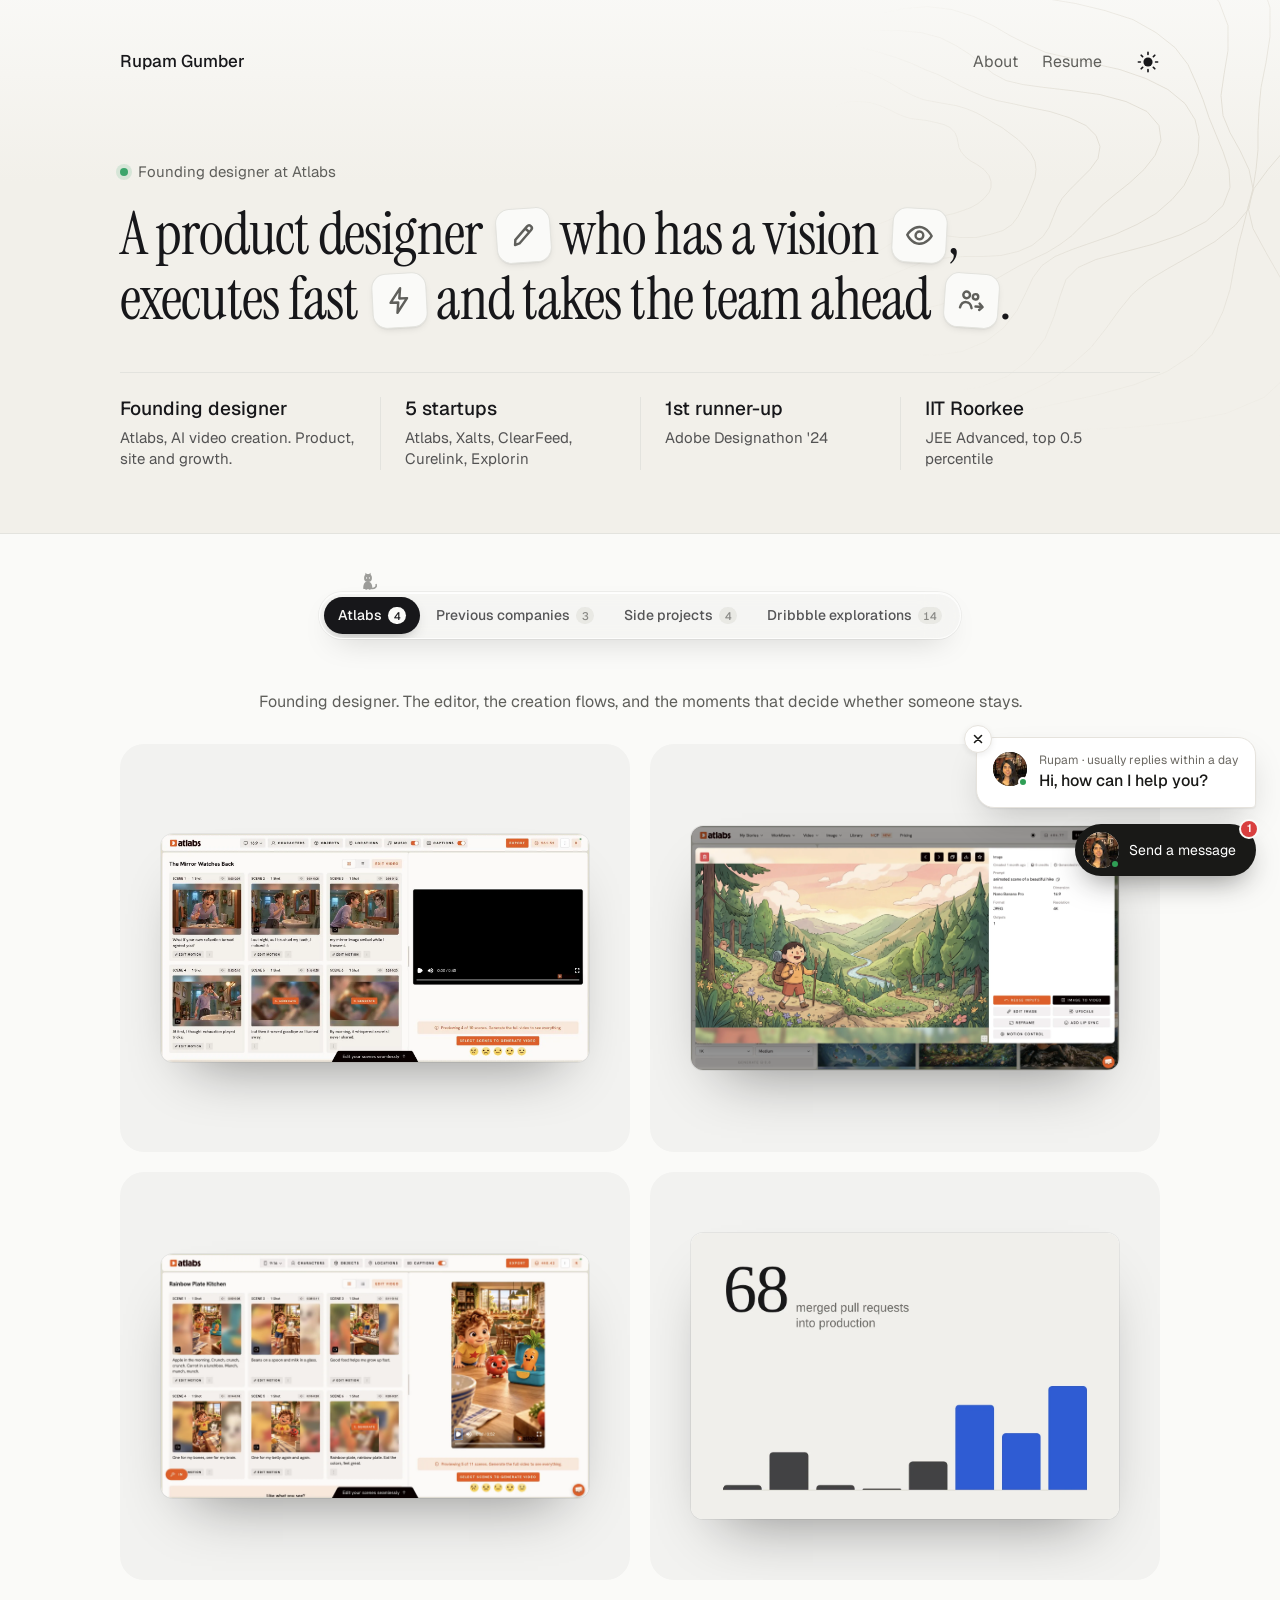
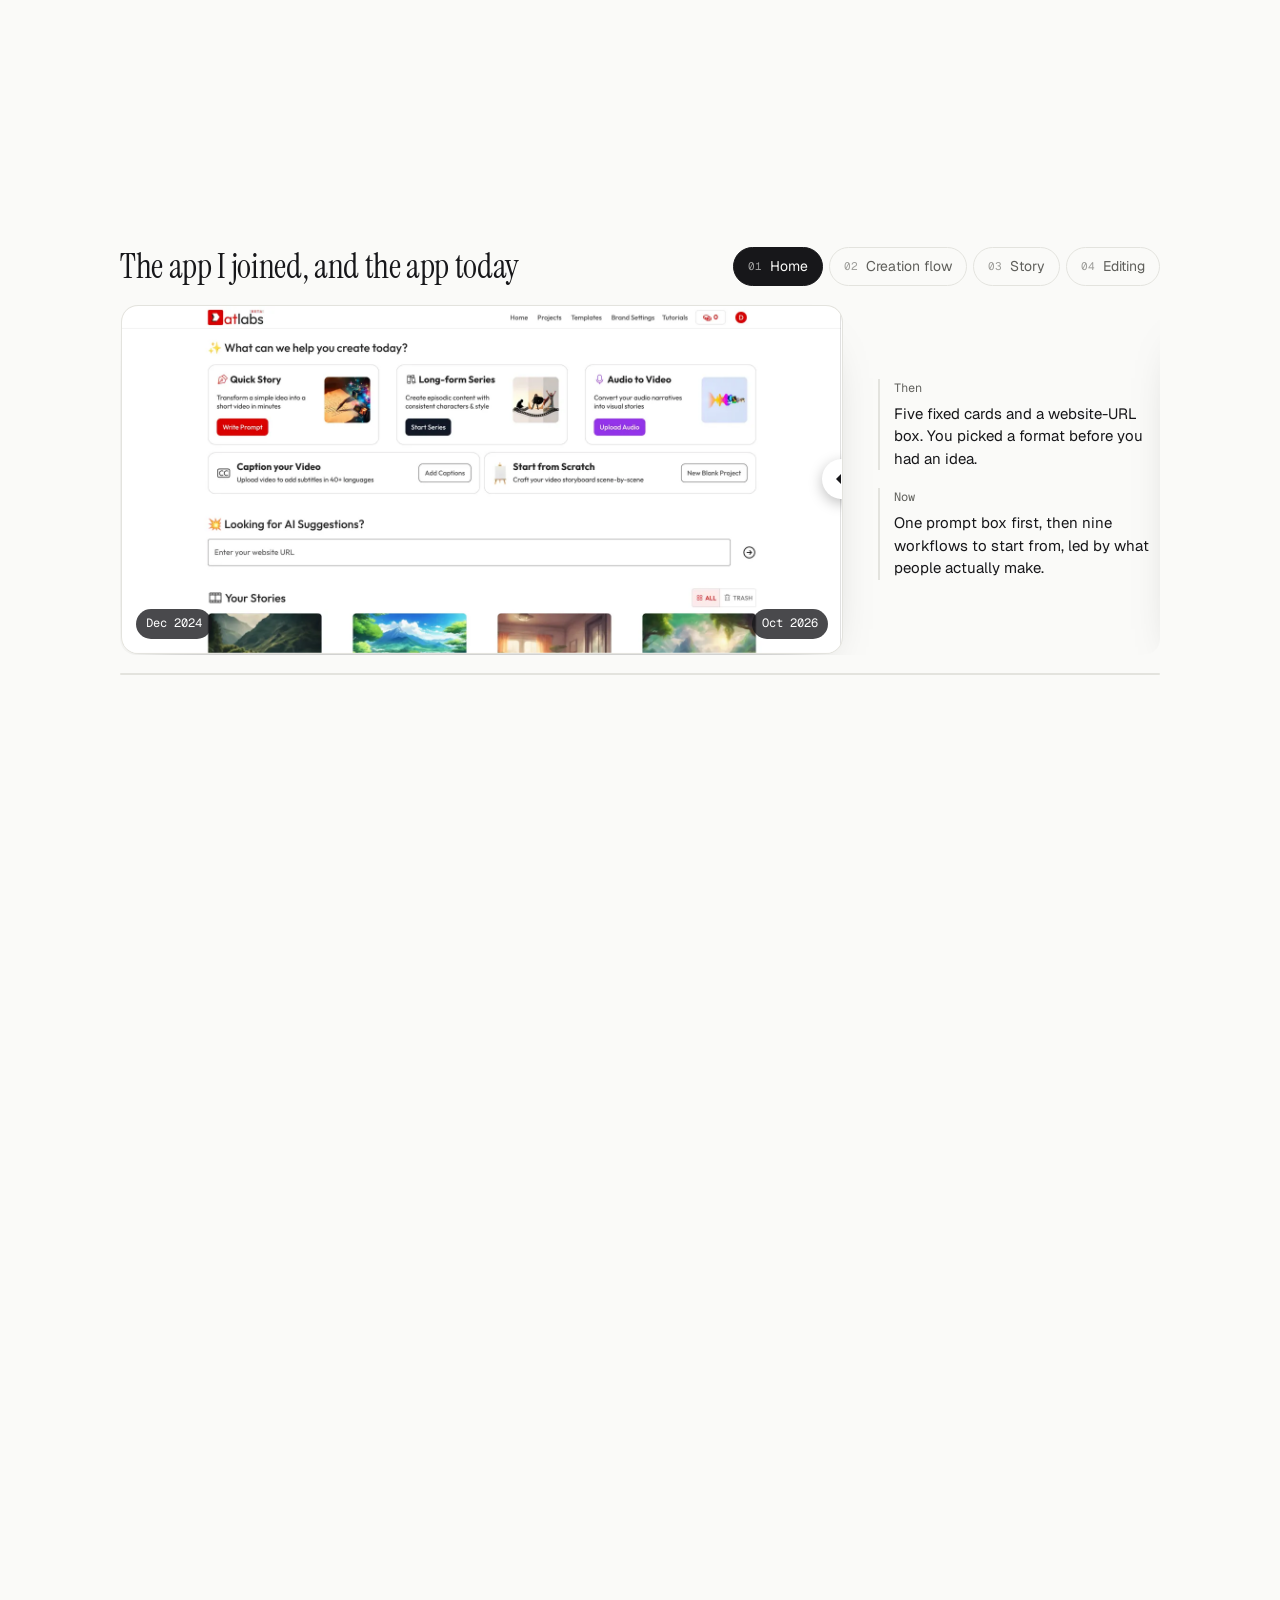
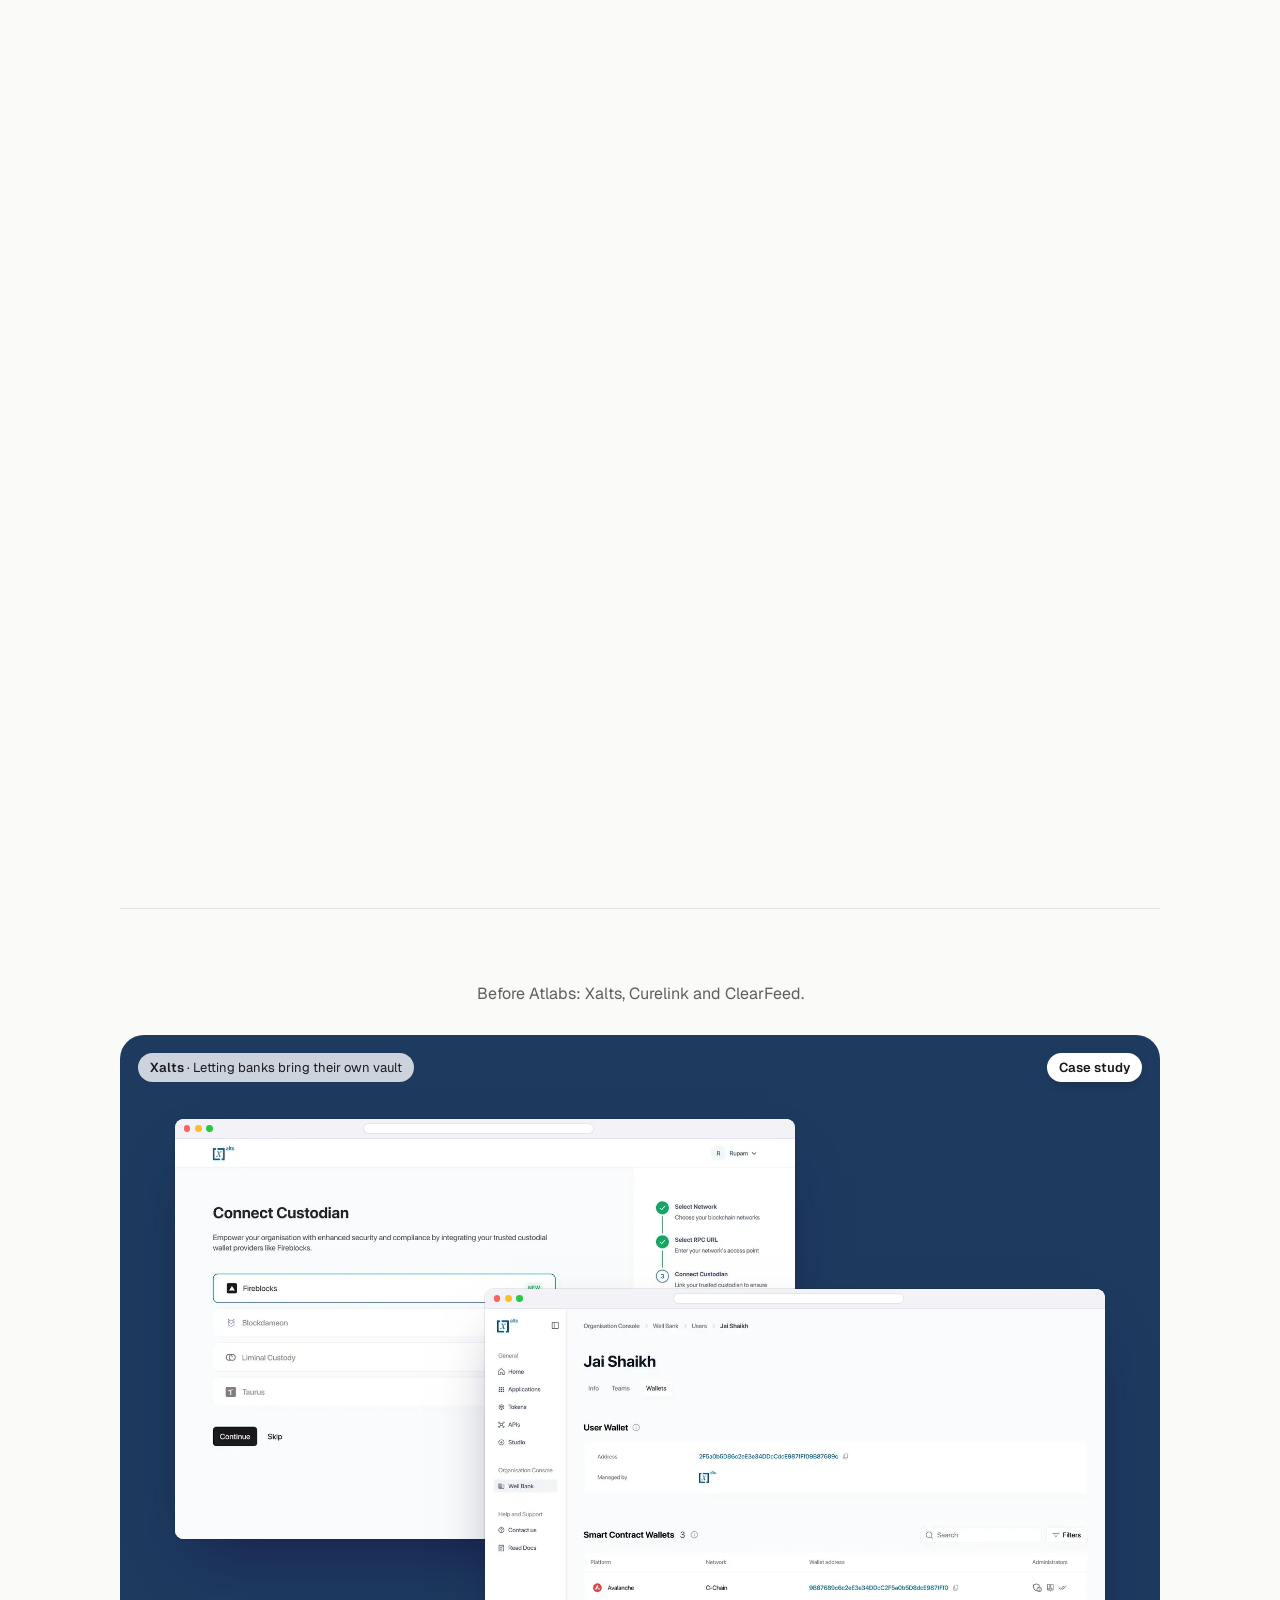
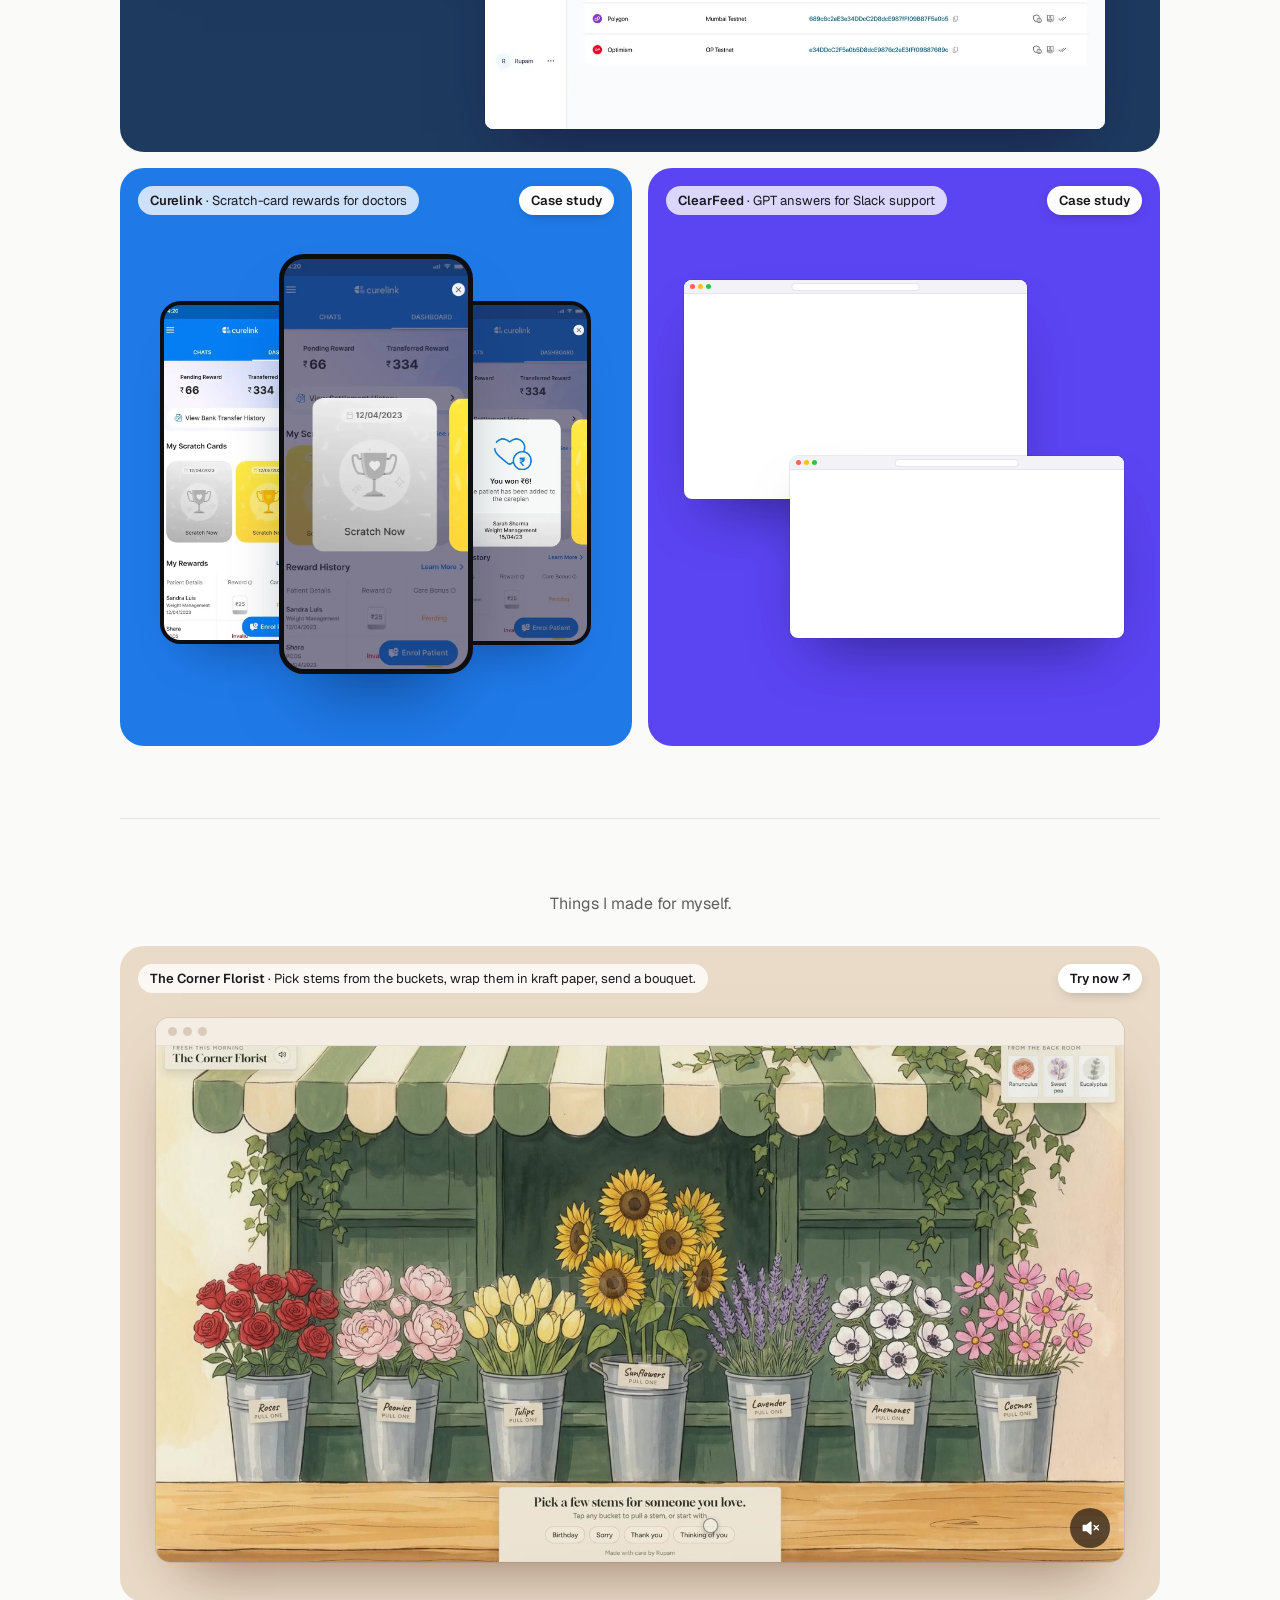
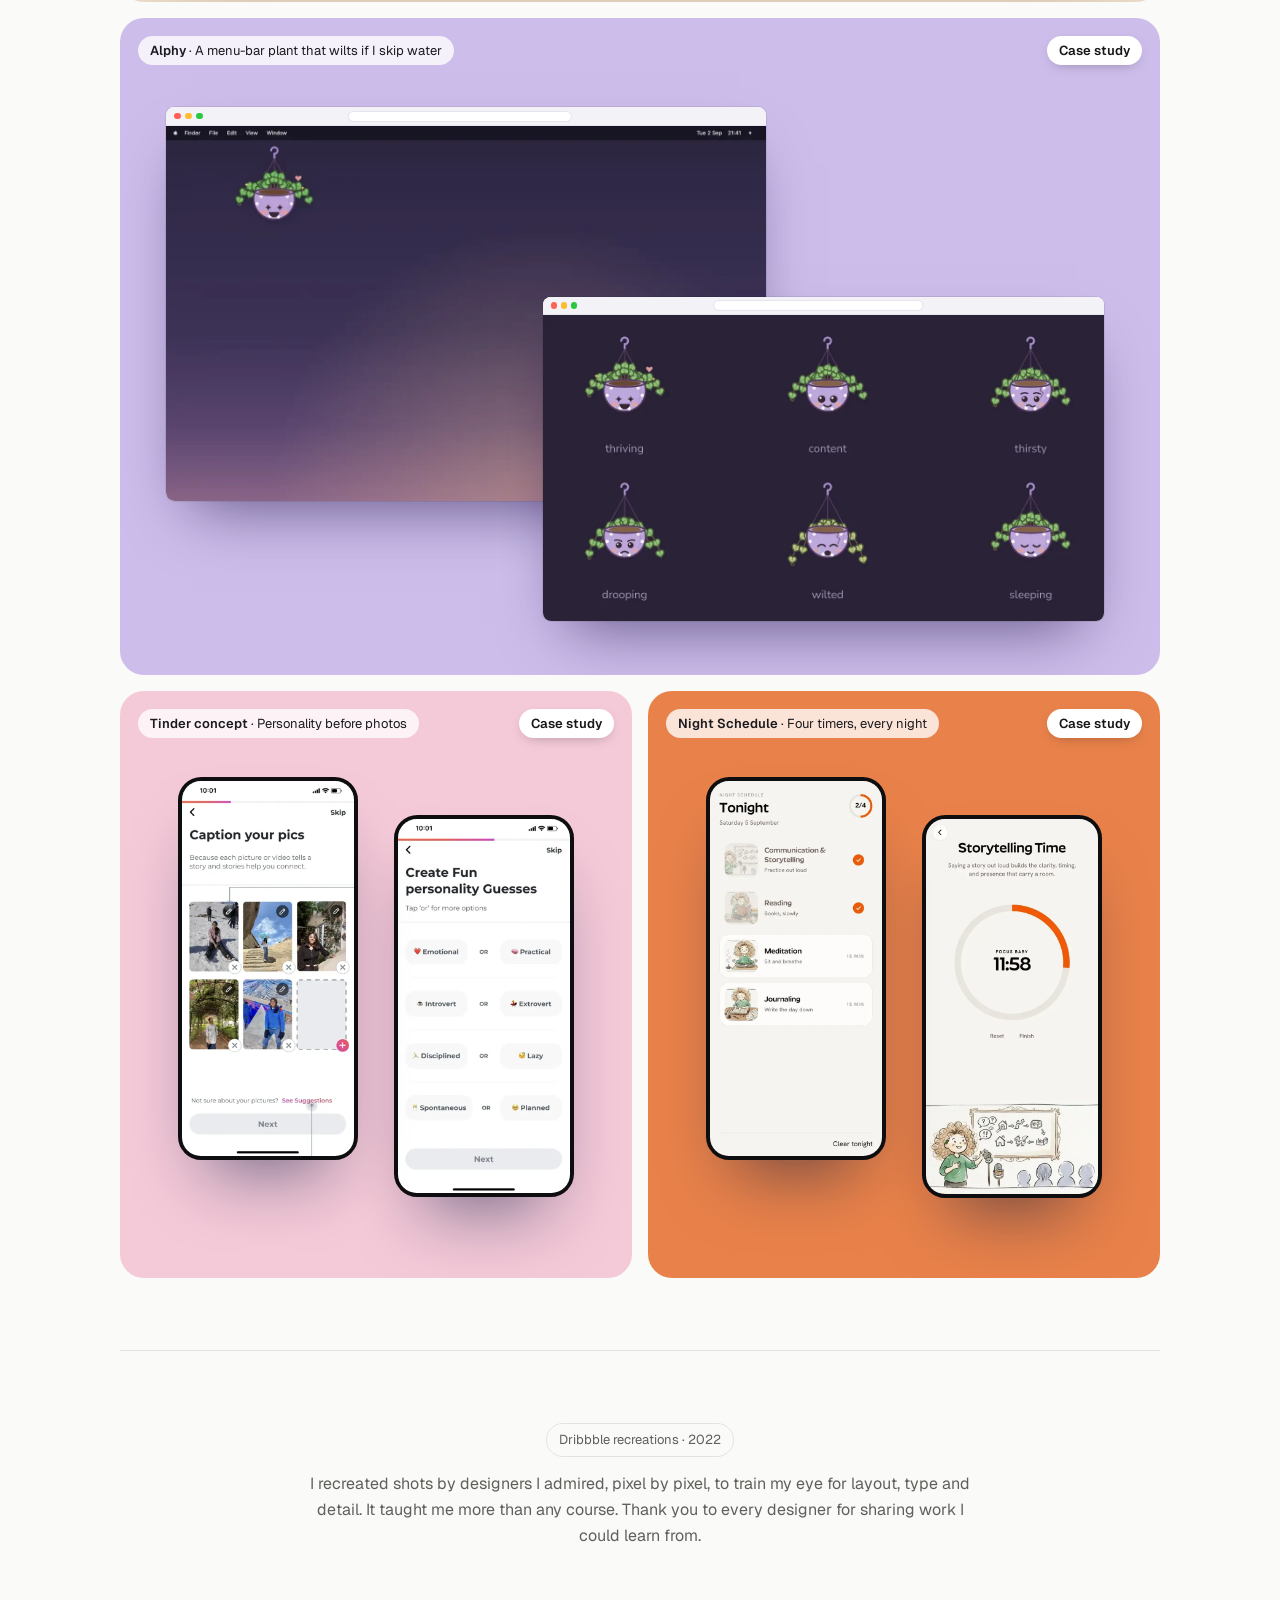
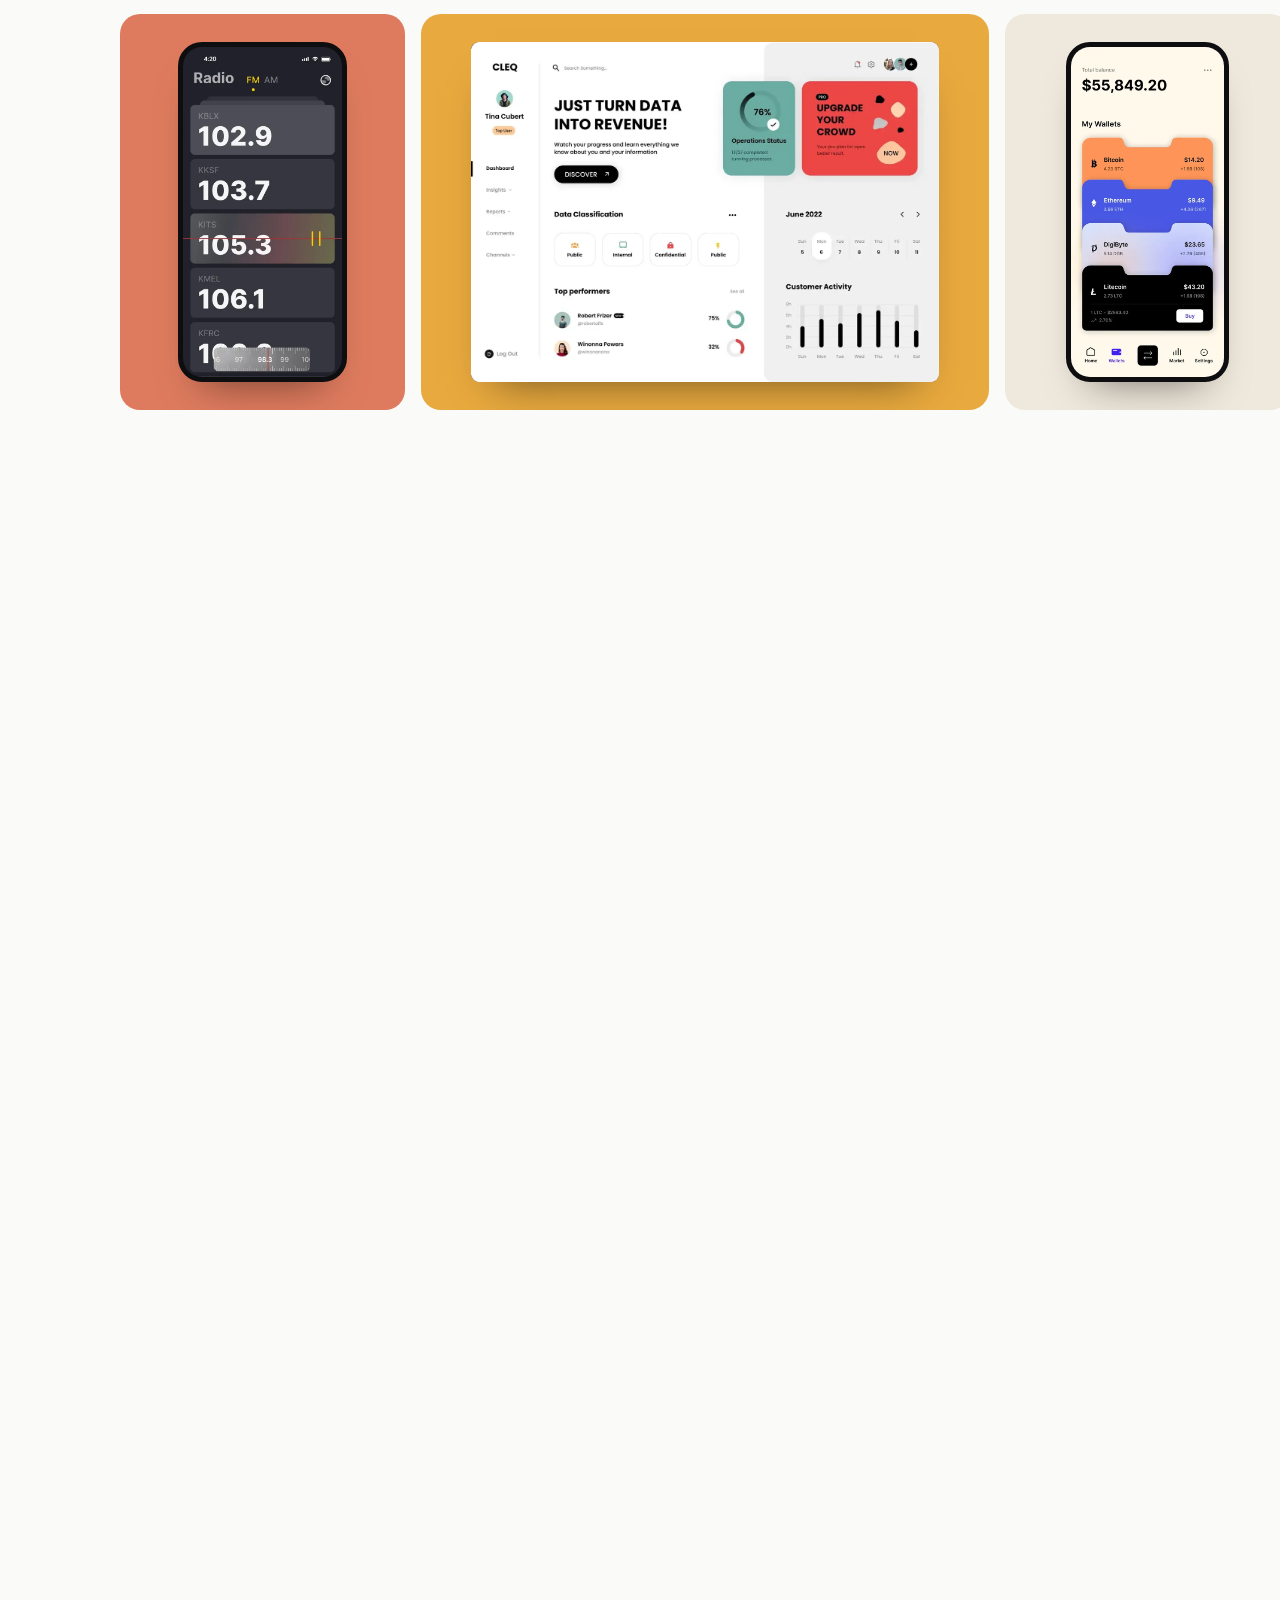
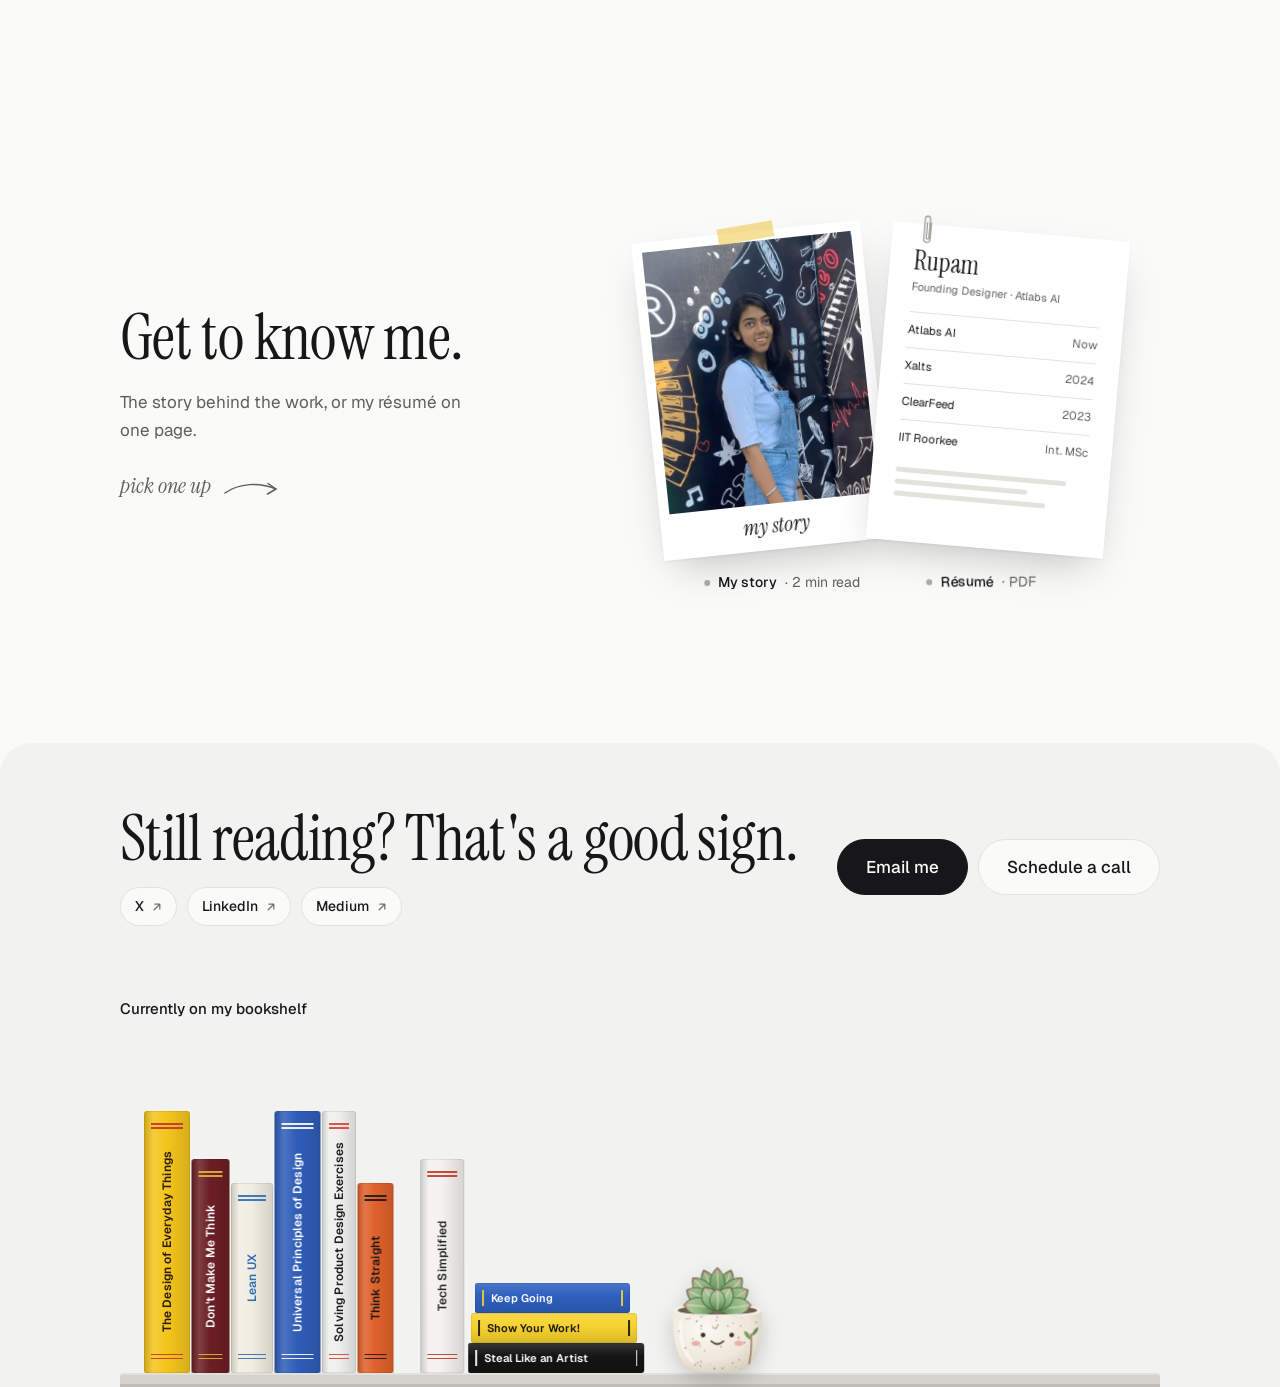
==== about/index.html @ 5d261cda "Diwali lights on the home page in dark mode (chase), dark by default until 16 Nov Co-Authored-By: Cl" ====
<!doctype html>
<html lang="en" data-theme="light">
<head>
<script>/* Diwali season: lights + dark by default until this date */window.__diwali=Date.now()<Date.parse('2026-11-16T00:00:00+05:30');try{if(window.__diwali&&localStorage.getItem('theme')===null)document.documentElement.setAttribute('data-theme','dark')}catch(e){}</script>
<meta charset="utf-8">
<meta name="viewport" content="width=device-width, initial-scale=1, viewport-fit=cover">
<link rel="apple-touch-icon" href="[data-uri]">
<link rel="preconnect" href="https://fonts.googleapis.com">
<link rel="preconnect" href="https://fonts.gstatic.com" crossorigin>
<link rel="stylesheet" href="https://fonts.googleapis.com/css2?family=Instrument+Serif:ital@0;1&family=Geist:wght@400;500;600&family=Caveat:wght@500;700&family=Geist+Mono:wght@400;500&display=swap">
<title>About Rupam Gumber — Product Designer, IIT Roorkee</title>
<meta name="description" content="Rupam Gumber (she/her) is the founding designer at Atlabs AI and an IIT Roorkee graduate. How she works, where she has worked, and her latest posts on X.">
<meta name="author" content="Rupam Gumber">
<meta name="robots" content="index,follow,max-image-preview:large">
<link rel="canonical" href="https://rupam.work/about/">
<meta property="og:type" content="article">
<meta property="og:site_name" content="Rupam Gumber"><meta property="profile:first_name" content="Rupam"><meta property="profile:last_name" content="Gumber"><meta property="profile:gender" content="female"><meta property="profile:username" content="rupam_gumber">
<meta property="og:title" content="About Rupam Gumber — Product Designer, IIT Roorkee">
<meta property="og:description" content="Rupam Gumber (she/her) is the founding designer at Atlabs AI and an IIT Roorkee graduate. How she works, where she has worked, and her latest posts on X.">
<meta property="og:url" content="https://rupam.work/about/">
<meta property="og:image" content="https://rupam.work/og/about.jpg">
<meta property="og:image:width" content="1200"><meta property="og:image:height" content="630">
<meta property="og:image:alt" content="About Rupam">
<meta name="twitter:card" content="summary_large_image">
<meta name="twitter:site" content="@rupam_gumber"><meta name="twitter:creator" content="@rupam_gumber">
<meta name="twitter:title" content="About Rupam Gumber — Product Designer, IIT Roorkee">
<meta name="twitter:description" content="Rupam Gumber (she/her) is the founding designer at Atlabs AI and an IIT Roorkee graduate. How she works, where she has worked, and her latest posts on X.">
<meta name="twitter:image" content="https://rupam.work/og/about.jpg">
<meta name="theme-color" content="#FAFAF8">
<link rel="icon" href="/favicon.ico" sizes="48x48">
<link rel="icon" href="/icon-32.png" type="image/png" sizes="32x32">
<link rel="apple-touch-icon" href="/apple-touch-icon.png">
<link rel="manifest" href="/site.webmanifest">
<link rel="stylesheet" href="/assets/app.css">
<script type="application/ld+json">[{"@context": "https://schema.org", "@type": "WebPage", "name": "About Rupam Gumber \u2014 Product Designer, IIT Roorkee", "url": "https://rupam.work/about/", "description": "Rupam Gumber (she/her) is the founding designer at Atlabs AI and an IIT Roorkee graduate. How she works, where she has worked, and her latest posts on X.", "author": {"@type": "Person", "name": "Rupam Gumber", "gender": "Female", "url": "https://rupam.work/"}, "primaryImageOfPage": {"@type": "ImageObject", "url": "https://rupam.work/og/about.jpg", "width": 1200, "height": 630}}, {"@context": "https://schema.org", "@type": "BreadcrumbList", "itemListElement": [{"@type": "ListItem", "position": 1, "name": "Home", "item": "https://rupam.work/"}, {"@type": "ListItem", "position": 2, "name": "About Rupam", "item": "https://rupam.work/about/"}]}]</script>
<script src="/assets/router.js"></script>
</head>
<body>


<div class="wrap">
  <header class="top">
    <a class="name" href="#/">Rupam Gumber</a>
    <nav aria-label="Main">
      <a href="#/about" data-r="about">About</a>
      <a href="#/resume" data-resume>Resume</a>
      <button class="theme-btn" type="button" id="theme-btn" aria-label="Switch to dark mode">
        <svg viewBox="0 0 24 24" aria-hidden="true">
          <mask id="bite-mask"><rect x="-6" y="-6" width="36" height="36" fill="#fff"/><circle class="bite" cx="25" cy="-1" r="6" fill="#000"/></mask>
          <circle class="core" cx="12" cy="12" r="5" fill="currentColor" mask="url(#bite-mask)"/>
          <g class="rays" stroke="currentColor" stroke-width="1.8" stroke-linecap="round"><path d="M12 1.5v2.2M12 20.3v2.2M1.5 12h2.2M20.3 12h2.2M4.6 4.6l1.5 1.5M17.9 17.9l1.5 1.5M4.6 19.4l1.5-1.5M17.9 6.1l1.5-1.5"/></g>
        </svg>
      </button>
    </nav>
  </header>
  <div id="app"><main>
<section class="ph"><a class="back" href="#/">Back to home</a><h1>About</h1>
  <div class="ab-open"><p class="ab-lead">I’m the founding designer at Atlabs, making AI video creation easy for everyone.</p>
  <figure class="ab-portrait"><button class="zoom" type="button" data-zoom="abPortrait" aria-label="Enlarge Rupam in front of a doodle wall"><img loading="lazy" decoding="async" src="/m/ac0e9aef0b19.webp" width="579" height="700" alt=""></button><figcaption>Hi, that's me</figcaption></figure></div>
</section>
<section class="ab-motto" aria-label="How I work">
  <blockquote><p class="q">“Be the person who can <span class="ring">figure it out<svg viewBox="0 0 220 70" preserveAspectRatio="none" aria-hidden="true"><path d="M14 38C8 16 70 6 128 8s86 12 84 30-58 26-116 25S10 52 18 30c6-14 40-22 70-22"></path></svg><span class="note" aria-hidden="true"><svg viewBox="0 0 80 60"><path d="M58 50C46 48 30 42 22 30S14 12 12 6"></path><path d="M5 14 12 5l8 8"></path></svg><span>that's me</span></span></span>.”</p>
</blockquote>
  <p class="me strength"><b>My biggest strength:</b> carrying the vision, executing fast, and taking the team ahead together.</p>
  <p class="me">Hand me a problem with no playbook and I'll dig in, ask the questions that matter, and get it done. It's the part of the job I enjoy most.</p>
</section>

<section class="sec"><h2 class="lab">Where I've worked</h2><div class="ab-list">
  <div><b style="font-weight:500">Atlabs</b><span>Founding designer, now. AI video creation.</span></div>
  <div><b style="font-weight:500">Xalts</b><span>May–Jul '24. Fireblocks custody integration for digital assets. Web3, fintech.</span></div>
  <div><b style="font-weight:500">E-Summit '24, IIT Roorkee</b><span>Head of Design for the college entrepreneurship fest.</span></div>
  <div><b style="font-weight:500">ClearFeed</b><span>Jan–Sep '23. Setup, test and activation of data sources for GPT-powered answers. SaaS, B2B.</span></div>
  <div><b style="font-weight:500">Curelink</b><span>Dec '22–Jan '23, freelance. Rewards that kept doctors enrolling patients.</span></div>
  <div><b style="font-weight:500">Explorin</b><span>May '21–Jul '22. Led platform design for onboarding, gamified dashboards and goal management. Edtech, B2C.</span></div>
</div></section>

<section aria-label="Photos from along the way"><div class="ab-strip">
  <figure class="snap" style="--r:-3deg;--y:6px"><button class="zoom" type="button" data-zoom="abExplorin" aria-label="Enlarge The Explorin team in the hills"><img loading="lazy" decoding="async" src="/m/9dbb219217a4.webp" width="790" height="552" alt=""><figcaption>Explorin, in the hills</figcaption></button></figure>
  <figure class="snap" style="--r:2deg;--y:-4px"><button class="zoom" type="button" data-zoom="abEsummit" aria-label="Enlarge On stage at E-Summit '24, IIT Roorkee"><img loading="lazy" decoding="async" src="/m/5d62b5e132ef.webp" width="1000" height="742" alt=""><figcaption>E-Summit '24 stage</figcaption></button></figure>
  <figure class="snap" style="--r:-1.5deg;--y:10px"><button class="zoom" type="button" data-zoom="abClearfeed" aria-label="Enlarge The ClearFeed team"><img loading="lazy" decoding="async" src="/m/bf537f00a76f.webp" width="1000" height="665" alt=""><figcaption>ClearFeed crew</figcaption></button></figure>
  <figure class="snap" style="--r:3deg;--y:0px"><button class="zoom" type="button" data-zoom="abXalts" aria-label="Enlarge The Xalts team"><img loading="lazy" decoding="async" src="/m/3ba68f3b3ddd.webp" width="1000" height="736" alt=""><figcaption>Xalts team</figcaption></button></figure>
</div></section>

<section class="sec"><h2 class="lab">Recognition</h2><div class="ab-rec">
  <figure class="ab-award"><button class="zoom" type="button" data-zoom="abDesignathon" aria-label="Enlarge Rupam with the Adobe Designathon '24 award"><img loading="lazy" decoding="async" src="/m/9e707b3615b3.webp" width="619" height="1100" alt=""></button><figcaption>Adobe Designathon '24</figcaption></figure>
  <ul class="ab-awards">
    <li><b>Adobe Designathon '24</b><span>First runner-up</span></li>
    <li><b>Best CSS</b><span>Site of the Day</span></li>
    <li><b>Inter-Bhawan Tech Meet, IIT Roorkee</b><span>Winner, Design track</span></li>
    <li><b>Consult School, IIT Madras</b><span>Top 5</span></li>
    <li><b>PM School Live Challenge</b><span>First runner-up</span></li>
    <li><b>Wall of Portfolios</b><span>Featured</span></li>
  </ul>
</div></section>
<section class="sec"><h2 class="lab">Off the screen</h2><p class="text" style="margin:0">Most mornings I'm in the gym. Whenever the calendar allows, I'm in the mountains. Both teach the same thing design does: small, honest progress beats one heroic day.</p></section>
<section class="onx bigsec" id="s-x">
  <div class="xh" data-xh="" style="height: 2838px;"><div class="xh-stick" data-xhstick="" style="top: 87px;">
   <div class="xhd"><h2>Latest posts on X</h2><a href="https://x.com/rupam_gumber" target="_blank" rel="noopener">Follow @rupam_gumber</a></div>
   <div class="xh-view" data-xhview="" style="margin-left: -130px; padding-right: 130px; padding-left: 130px; --xp: 130px;"><div class="xh-track" data-xhtrack="" style="transform: translate3d(0px, 0px, 0px);"><a class="xpost" href="https://x.com/rupam_gumber/status/2100954755304652985" target="_blank" rel="noopener">
  <div class="xhead"><span class="xav" aria-hidden="true">R</span><span><span class="xname">Rupam</span><span class="xhandle">@rupam_gumber</span></span><svg class="xlogo" viewBox="0 0 24 24" aria-hidden="true"><path fill="#0F1419" d="M18.244 2.25h3.308l-7.227 8.26 8.502 11.24H16.17l-5.214-6.817L4.99 21.75H1.68l7.73-8.835L1.254 2.25H8.08l4.713 6.231zm-1.161 17.52h1.833L7.084 4.126H5.117z"></path></svg></div>
  <div class="xtext">I’ve stopped prototyping complex interactions in Figma. Here’s what I do instead.<br><br>For our new AI chat panel, I built the whole experience as an HTML artifact instead. Figma would have taken a couple of days. This took a few hours.</div>
  <div class="xmedia"><div class="xmwrap vid"><img loading="lazy" decoding="async" src="/img/xp1.webp" alt="Video: the AI chat panel prototype built as an HTML artifact"><span class="xplay" aria-hidden="true"><svg viewBox="0 0 24 24"><path d="M8 5v14l11-7z" fill="#fff"></path></svg></span></div></div>
  <div class="xfoot"><span>View on X</span><time>18 Sept 2026</time></div>
</a><a class="xpost" href="https://x.com/rupam_gumber/status/2090809973295264018" target="_blank" rel="noopener">
  <div class="xhead"><span class="xav" aria-hidden="true">R</span><span><span class="xname">Rupam</span><span class="xhandle">@rupam_gumber</span></span><svg class="xlogo" viewBox="0 0 24 24" aria-hidden="true"><path fill="#0F1419" d="M18.244 2.25h3.308l-7.227 8.26 8.502 11.24H16.17l-5.214-6.817L4.99 21.75H1.68l7.73-8.835L1.254 2.25H8.08l4.713 6.231zm-1.161 17.52h1.833L7.084 4.126H5.117z"></path></svg></div>
  <div class="xtext">Testing two versions of our Biweekly Newsletter. Which one do you think will perform better- A or B?</div>
  <div class="xmedia"><div class="xmwrap vid"><img loading="lazy" decoding="async" src="/img/xp2.webp" alt="Video: two versions of the Atlabs newsletter, A and B"><span class="xplay" aria-hidden="true"><svg viewBox="0 0 24 24"><path d="M8 5v14l11-7z" fill="#fff"></path></svg></span></div></div>
  <div class="xfoot"><span>View on X</span><time>21 Aug 2026</time></div>
</a><a class="xpost" href="https://x.com/rupam_gumber/status/2088251735584514325" target="_blank" rel="noopener">
  <div class="xhead"><span class="xav" aria-hidden="true">R</span><span><span class="xname">Rupam</span><span class="xhandle">@rupam_gumber</span></span><svg class="xlogo" viewBox="0 0 24 24" aria-hidden="true"><path fill="#0F1419" d="M18.244 2.25h3.308l-7.227 8.26 8.502 11.24H16.17l-5.214-6.817L4.99 21.75H1.68l7.73-8.835L1.254 2.25H8.08l4.713 6.231zm-1.161 17.52h1.833L7.084 4.126H5.117z"></path></svg></div>
  <div class="xtext">Joined the trend purely for vibes 👩‍💻</div>
  <div class="xmedia"><div class="xmwrap vid"><img loading="lazy" decoding="async" src="/img/xp3.webp" alt="Video post"><span class="xplay" aria-hidden="true"><svg viewBox="0 0 24 24"><path d="M8 5v14l11-7z" fill="#fff"></path></svg></span></div></div>
  <div class="xfoot"><span>View on X</span><time>14 Aug 2026</time></div>
</a><a class="xpost" href="https://x.com/rupam_gumber/status/2087605939100926133" target="_blank" rel="noopener">
  <div class="xhead"><span class="xav" aria-hidden="true">R</span><span><span class="xname">Rupam</span><span class="xhandle">@rupam_gumber</span></span><svg class="xlogo" viewBox="0 0 24 24" aria-hidden="true"><path fill="#0F1419" d="M18.244 2.25h3.308l-7.227 8.26 8.502 11.24H16.17l-5.214-6.817L4.99 21.75H1.68l7.73-8.835L1.254 2.25H8.08l4.713 6.231zm-1.161 17.52h1.833L7.084 4.126H5.117z"></path></svg></div>
  <div class="xtext">Finishing a video used to mean leaving the tool. Download → open YouTube → upload → write a title → hunt for a thumbnail.<br><br>We put publishing inside the export panel. And since we already have the full context, the title &amp; description write themselves, one click thumbnail gen.</div>
  <div class="xmedia"><div class="xmwrap vid"><img loading="lazy" decoding="async" src="/img/xp4.webp" alt="Video: publishing to YouTube from the Atlabs export panel"><span class="xplay" aria-hidden="true"><svg viewBox="0 0 24 24"><path d="M8 5v14l11-7z" fill="#fff"></path></svg></span></div></div>
  <div class="xfoot"><span>View on X</span><time>12 Aug 2026</time></div>
</a><a class="xpost" href="https://x.com/rupam_gumber/status/1953758630161133768" target="_blank" rel="noopener">
  <div class="xhead"><span class="xav" aria-hidden="true">R</span><span><span class="xname">Rupam</span><span class="xhandle">@rupam_gumber</span></span><svg class="xlogo" viewBox="0 0 24 24" aria-hidden="true"><path fill="#0F1419" d="M18.244 2.25h3.308l-7.227 8.26 8.502 11.24H16.17l-5.214-6.817L4.99 21.75H1.68l7.73-8.835L1.254 2.25H8.08l4.713 6.231zm-1.161 17.52h1.833L7.084 4.126H5.117z"></path></svg></div>
  <div class="xtext">Went to the IITR Gurgaon meetup last Saturday. Caught up with old friends, met some amazing folks, and left with a lot to reflect on.<br><br>Big thanks to the organisers — and to @vaibhavrawat for the real talk on designing in early-stage and working as Founding Designer. 🙌</div>
  <div class="xmedia"><div class="xmwrap"><img loading="lazy" decoding="async" src="/img/xp5.webp" alt="Photo from the IIT Roorkee alumni meetup in Gurgaon"></div></div>
  <div class="xfoot"><span>View on X</span><time>8 Aug 2025</time></div>
</a><a class="xpost" href="https://x.com/rupam_gumber/status/1953364797828841955" target="_blank" rel="noopener">
  <div class="xhead"><span class="xav" aria-hidden="true">R</span><span><span class="xname">Rupam</span><span class="xhandle">@rupam_gumber</span></span><svg class="xlogo" viewBox="0 0 24 24" aria-hidden="true"><path fill="#0F1419" d="M18.244 2.25h3.308l-7.227 8.26 8.502 11.24H16.17l-5.214-6.817L4.99 21.75H1.68l7.73-8.835L1.254 2.25H8.08l4.713 6.231zm-1.161 17.52h1.833L7.084 4.126H5.117z"></path></svg></div>
  <div class="xtext">Office vibe for Today! Love when it starts getting colorful. @AtlabsAI</div>
  <div class="xmedia"><div class="xmwrap"><img loading="lazy" decoding="async" src="/img/xp6.webp" alt="Photo of the Atlabs office"></div></div>
  <div class="xfoot"><span>View on X</span><time>7 Aug 2025</time></div>
</a><a class="xpost" href="https://x.com/rupam_gumber/status/1849424455422107826" target="_blank" rel="noopener">
  <div class="xhead"><span class="xav" aria-hidden="true">R</span><span><span class="xname">Rupam</span><span class="xhandle">@rupam_gumber</span></span><svg class="xlogo" viewBox="0 0 24 24" aria-hidden="true"><path fill="#0F1419" d="M18.244 2.25h3.308l-7.227 8.26 8.502 11.24H16.17l-5.214-6.817L4.99 21.75H1.68l7.73-8.835L1.254 2.25H8.08l4.713 6.231zm-1.161 17.52h1.833L7.084 4.126H5.117z"></path></svg></div>
  <div class="xtext">My portfolio just got featured into wall of portfolios. What better feeling could it be, to be able of showcase your work among elite group of designers!! 🥳</div>
  <div class="xmedia"><div class="xlink"><span>wallofportfolios.in</span><b>Rupam Gumber - Wall of portfolios</b><em>Hey! check out Rupam Gumber Portfolio featured on wall of portfolios.</em></div></div>
  <div class="xfoot"><span>View on X</span><time>24 Oct 2024</time></div>
</a><a class="xpost" href="https://x.com/rupam_gumber/status/1849059656704143732" target="_blank" rel="noopener">
  <div class="xhead"><span class="xav" aria-hidden="true">R</span><span><span class="xname">Rupam</span><span class="xhandle">@rupam_gumber</span></span><svg class="xlogo" viewBox="0 0 24 24" aria-hidden="true"><path fill="#0F1419" d="M18.244 2.25h3.308l-7.227 8.26 8.502 11.24H16.17l-5.214-6.817L4.99 21.75H1.68l7.73-8.835L1.254 2.25H8.08l4.713 6.231zm-1.161 17.52h1.833L7.084 4.126H5.117z"></path></svg></div>
  <div class="xtext">Right? It’s wild how much creativity comes out of Roorkee, even without a formal design degree. We just kinda figure things out as we go, but it’s the best way to learn! Proud to be part of this crazy talented community 😄</div>
  <div class="xmedia"><div class="xquote"><p><b>Charmie Kapoor</b> <span>@charmiekapoor · 18 Sept 2023</span></p><p>IIT Roorkee is absolutely killing it with the talent pool it brings to our design ecosystem every year.</p></div></div>
  <div class="xfoot"><span>View on X</span><time>23 Oct 2024</time></div>
</a></div></div>
   <div class="xh-prog" aria-hidden="true"><i data-xhbar="" style="transform: scaleX(0);"></i></div>
  </div></div>
</section></main></div>
  <dialog class="lb" id="lb"><img alt=""><form method="dialog"><button>Close</button></form></dialog>
  <dialog class="rvd" id="rvd" aria-labelledby="rvd-t">
    <div class="rvd-bar"><p id="rvd-t">Resume</p><div class="rvd-acts"><button type="button" class="sf-btn primary" id="rvd-dl"><svg viewBox="0 0 20 20" aria-hidden="true"><path d="M10 3v10M5.5 8.5 10 13l4.5-4.5M4 16.5h12"/></svg><span>Download PDF</span></button><button type="button" class="rvd-x" id="rvd-x" aria-label="Close resume"><svg viewBox="0 0 20 20" aria-hidden="true"><path d="M5 5l10 10M15 5 5 15"/></svg></button></div></div>
    <div class="rvd-body"><img id="rvd-img" alt="Rupam Gumber's resume, Oct 2026: Founding Designer at Atlabs AI; earlier at Xalts and ClearFeed; IIT Roorkee; Adobe Designathon 2024 first runner-up and Best CSS Site of the Day." width="1600" height="2262"></div>
    <p class="rvd-note" id="rvd-note" aria-live="polite"></p>
  </dialog>
  <div class="rprog" id="rprog" aria-hidden="true"></div>
  <button type="button" class="rchip" id="rchip" hidden aria-label="Reading progress. Jump to the end"><span class="ring" aria-hidden="true"></span><span class="t"><b></b><span class="sec-name"></span></span><span class="left"></span></button>
<!-- rupam.work chat widget (v2) — from claude/chat-widget.html, replaces the old "Contact me" button + menu -->
<style>
  #rw-chat, #rw-chat * { box-sizing: border-box; }
  #rw-chat {
    --ink: #191917; --muted: #6B6862; --soft: #4A4743; --line: #E6E3DD; --line-2: #DAD6CF;
    --bubble: #F1EFEA; --panel: #FFFFFF; --online: #2F9E55; --badge: #D93F3F; --error: #B42318;
    position: fixed; right: 24px; bottom: 24px; z-index: 2147483000;
    font-family: var(--sans, 'Geist'), system-ui, -apple-system, sans-serif; font-size: 14px; line-height: 1.45; color: var(--ink);
  }
  #rw-chat button, #rw-chat input, #rw-chat textarea { font: inherit; color: inherit; }
  @keyframes rwPop { from { opacity: 0; transform: translateY(8px) scale(.96); } to { opacity: 1; transform: none; } }
  @keyframes rwDot { 0%,80%,100% { opacity: .25; transform: translateY(0); } 40% { opacity: 1; transform: translateY(-2px); } }
  .rw-pop { animation: rwPop .32s cubic-bezier(.2,.8,.2,1) both; transform-origin: bottom right; }
  @media (prefers-reduced-motion: reduce) { .rw-pop, .rw-dot { animation: none !important; } }
  .rw-hidden { display: none !important; }

  .rw-avatar { position: relative; flex: none; border-radius: 50%; display: flex; align-items: center; justify-content: center; font-weight: 600; background: var(--ink); color: #fff; }
  .rw-avatar::after { content: ""; position: absolute; right: -1px; bottom: -1px; width: 10px; height: 10px; border-radius: 50%; background: var(--online); border: 2px solid #fff; }

  /* launcher */
  .rw-launch { position: relative; display: flex; align-items: center; gap: 10px; height: 52px; padding: 0 20px 0 8px; margin-left: auto;
    background: var(--ink); color: #fff; border: 0; border-radius: 26px; cursor: pointer; font-size: 15px; font-weight: 500;
    box-shadow: 0 12px 30px -10px rgba(25,25,23,.55); }
  .rw-launch:hover, .rw-close-fab:hover, .rw-primary:hover { background: #2E2E2B; }
  .rw-launch .rw-avatar { width: 36px; height: 36px; font-size: 14px; background: #fff; color: var(--ink); }
  .rw-launch .rw-avatar::after { border-color: var(--ink); }
  .rw-badge { position: absolute; top: -5px; right: -3px; min-width: 20px; height: 20px; padding: 0 5px; border-radius: 10px; background: var(--badge);
    color: #fff; font-size: 11px; font-weight: 600; display: flex; align-items: center; justify-content: center; border: 2px solid var(--paper, #F5F3EF); }
  .rw-close-fab { width: 52px; height: 52px; margin-left: auto; border-radius: 26px; border: 0; background: var(--ink); color: #fff; display: flex;
    align-items: center; justify-content: center; cursor: pointer; box-shadow: 0 12px 30px -10px rgba(25,25,23,.55); }

  /* greeting peek */
  .rw-peek { position: absolute; right: 0; bottom: 68px; width: 280px; }
  .rw-peek-card { display: flex; gap: 12px; align-items: flex-start; width: 100%; text-align: left; padding: 14px 16px; background: #fff;
    border: 1px solid var(--line); border-radius: 18px 18px 4px 18px; cursor: pointer;
    box-shadow: 0 1px 2px rgba(25,25,23,.06), 0 16px 36px -10px rgba(25,25,23,.22); }
  .rw-peek-card .rw-avatar { width: 34px; height: 34px; font-size: 14px; }
  .rw-peek-meta { font-size: 12px; color: var(--muted); display: block; }
  .rw-peek-text { font-size: 16px; font-weight: 500; display: block; }
  .rw-peek-x { position: absolute; top: -12px; left: -12px; width: 28px; height: 28px; border-radius: 50%; background: #fff; border: 1px solid var(--line);
    display: flex; align-items: center; justify-content: center; cursor: pointer; padding: 0; color: var(--muted); box-shadow: 0 2px 6px rgba(25,25,23,.08); }

  /* panel */
  .rw-panel { position: absolute; right: 0; bottom: 68px; width: 372px; height: 560px; max-height: calc(100vh - 120px); display: flex; flex-direction: column;
    background: var(--panel); border: 1px solid var(--line); border-radius: 22px; overflow: hidden;
    box-shadow: 0 1px 2px rgba(25,25,23,.06), 0 24px 60px -16px rgba(25,25,23,.28); }
  .rw-head { display: flex; align-items: center; gap: 12px; padding: 16px 12px 16px 18px; border-bottom: 1px solid #EFECE6; }
  .rw-head .rw-avatar { width: 40px; height: 40px; font-size: 16px; }
  .rw-head-text { display: flex; flex-direction: column; flex: 1; min-width: 0; }
  .rw-name { font-size: 15px; font-weight: 600; }
  .rw-sub { font-size: 12px; color: var(--muted); }
  .rw-icon-btn { flex: none; width: 36px; height: 36px; border-radius: 10px; border: 0; background: transparent; color: var(--muted);
    display: flex; align-items: center; justify-content: center; cursor: pointer; padding: 0; }
  .rw-icon-btn:hover, .rw-ghost:hover, .rw-chip:hover { background: var(--bubble); }

  .rw-thread { flex: 1; overflow-y: auto; padding: 16px 16px 12px; display: flex; flex-direction: column; gap: 8px; }
  .rw-day { align-self: center; font-size: 12px; color: var(--muted); padding-bottom: 4px; }
  .rw-msg { max-width: 82%; padding: 10px 14px; white-space: pre-wrap; word-wrap: break-word; }
  .rw-them { align-self: flex-start; background: var(--bubble); border-radius: 18px 18px 18px 4px; }
  .rw-me { align-self: flex-end; background: var(--ink); color: #fff; border-radius: 18px 18px 4px 18px; }
  .rw-typing { align-self: flex-start; display: flex; gap: 4px; padding: 14px 16px; background: var(--bubble); border-radius: 18px 18px 18px 4px; }
  .rw-dot { width: 6px; height: 6px; border-radius: 3px; background: var(--muted); animation: rwDot 1s infinite; }
  .rw-dot:nth-child(2) { animation-delay: .15s; } .rw-dot:nth-child(3) { animation-delay: .3s; }

  .rw-chips { display: flex; flex-wrap: wrap; justify-content: flex-end; gap: 6px; padding-top: 6px; }
  .rw-chip { height: 34px; padding: 0 14px; border: 1px solid var(--line-2); border-radius: 17px; background: #fff; font-size: 13px; cursor: pointer; }

  .rw-email { display: flex; flex-direction: column; gap: 8px; margin-top: 4px; padding: 12px; border: 1px solid var(--line); border-radius: 14px; background: #FBFAF8; }
  .rw-email label { font-size: 12px; color: var(--muted); }
  .rw-email-row { display: flex; gap: 8px; }
  .rw-email input { flex: 1; min-width: 0; height: 40px; padding: 0 12px; border: 1px solid var(--line-2); border-radius: 10px; font-size: 14px; background: #fff; }
  .rw-primary { flex: none; height: 40px; padding: 0 16px; background: var(--ink); color: #fff; border: 0; border-radius: 10px; font-size: 14px; font-weight: 500; cursor: pointer; }
  .rw-error { font-size: 12px; color: var(--error); }

  .rw-foot { border-top: 1px solid #EFECE6; }
  .rw-composer { position: relative; display: flex; align-items: flex-end; gap: 8px; margin: 12px 12px 6px; padding: 6px 6px 6px 14px;
    border: 1px solid var(--line-2); border-radius: 14px; background: #fff; }
  .rw-composer textarea { flex: 1; resize: none; border: 0; outline: none; font-size: 14px; line-height: 1.45; background: transparent; padding: 7px 0; min-height: 44px; max-height: 120px; }
  .rw-send { flex: none; width: 38px; height: 38px; border-radius: 11px; border: 0; background: #C9C5BE; color: #fff; display: flex; align-items: center; justify-content: center; cursor: pointer; padding: 0; }
  .rw-send.is-ready { background: var(--ink); }
  .rw-actions { display: flex; align-items: center; gap: 2px; padding: 4px 8px 10px; }
  .rw-ghost { display: flex; align-items: center; gap: 6px; height: 36px; padding: 0 10px; border: 0; border-radius: 9px; background: transparent;
    color: var(--soft); font-size: 13px; cursor: pointer; text-decoration: none; }
  .rw-sr { position: absolute; width: 1px; height: 1px; overflow: hidden; clip: rect(0 0 0 0); white-space: nowrap; }

  @media (max-width: 480px) {
    #rw-chat { right: 16px; bottom: 16px; left: 16px; }
    .rw-panel { width: 100%; height: calc(100vh - 100px); }
    .rw-peek { width: min(280px, 100%); }
  }

  /* portfolio fit: keep the launcher visible on the dark theme, and let clicks pass through the empty part of the full-width mobile container */
  #rw-chat .rw-launch, #rw-chat .rw-close-fab, #rw-chat .rw-send, #rw-chat .rw-primary, #rw-chat .rw-me { color: #fff; }
  :root[data-theme="dark"] #rw-chat .rw-launch, :root[data-theme="dark"] #rw-chat .rw-close-fab { background: #FAFAF8; color: #191917; }
  :root[data-theme="dark"] #rw-chat .rw-launch:hover, :root[data-theme="dark"] #rw-chat .rw-close-fab:hover { background: #ECECE8; }
  :root[data-theme="dark"] .rw-launch .rw-avatar { background: #191917; color: #fff; }
  :root[data-theme="dark"] .rw-launch .rw-avatar::after { border-color: #FAFAF8; }
  #rw-chat { pointer-events: none; }
  #rw-chat > * { pointer-events: auto; }
</style>

<div id="rw-chat">
  <div class="rw-peek rw-pop rw-hidden" data-rw="peek">
    <button type="button" class="rw-peek-card" data-rw="open">
      <span class="rw-avatar" aria-hidden="true"><img src="[data-uri]" alt=""></span>
      <span>
        <span class="rw-peek-meta">Rupam · usually replies within a day</span>
        <span class="rw-peek-text">Hi, how can I help you?</span>
      </span>
    </button>
    <button type="button" class="rw-peek-x" data-rw="dismiss" aria-label="Dismiss greeting">
      <svg width="10" height="10" viewBox="0 0 10 10" fill="none" stroke="currentColor" stroke-width="1.6" stroke-linecap="round" aria-hidden="true"><path d="M1.5 1.5l7 7M8.5 1.5l-7 7"/></svg>
    </button>
  </div>

  <section class="rw-panel rw-pop rw-hidden" data-rw="panel" aria-label="Send Rupam a message">
    <header class="rw-head">
      <span class="rw-avatar" aria-hidden="true"><img src="[data-uri]" alt=""></span>
      <div class="rw-head-text">
        <span class="rw-name">Rupam Gumber</span>
        <span class="rw-sub">Founding designer at Atlabs · replies within a day</span>
      </div>
      <button type="button" class="rw-icon-btn" data-rw="close" aria-label="Close messages">
        <svg width="14" height="14" viewBox="0 0 14 14" fill="none" stroke="currentColor" stroke-width="1.6" stroke-linecap="round" aria-hidden="true"><path d="M2 2l10 10M12 2L2 12"/></svg>
      </button>
    </header>
    <div class="rw-thread" data-rw="thread" aria-live="polite"></div>
    <div class="rw-foot">
      <form class="rw-composer" data-rw="composer">
        <label for="rw-msg" class="rw-sr">Message</label>
        <textarea id="rw-msg" rows="2" placeholder="Write a message…" data-rw="input"></textarea>
        <button type="submit" class="rw-send" data-rw="send" aria-label="Send message" disabled>
          <svg width="16" height="16" viewBox="0 0 16 16" fill="none" stroke="currentColor" stroke-width="1.8" stroke-linecap="round" stroke-linejoin="round" aria-hidden="true"><path d="M8 13V3M3.5 7.5L8 3l4.5 4.5"/></svg>
        </button>
      </form>
      <div class="rw-actions">
        <button type="button" class="rw-ghost" data-rw="copy">
          <svg width="14" height="14" viewBox="0 0 14 14" fill="none" stroke="currentColor" stroke-width="1.4" stroke-linejoin="round" aria-hidden="true"><rect x="4.5" y="4.5" width="8" height="8" rx="1.8"/><path d="M9.5 4.5V3.3c0-1-.8-1.8-1.8-1.8H3.3c-1 0-1.8.8-1.8 1.8v4.4c0 1 .8 1.8 1.8 1.8h1.2"/></svg>
          <span data-rw="copy-label">Copy email</span>
        </button>
        <a class="rw-ghost" data-rw="calendly" href="#" target="_blank" rel="noopener">
          <svg width="14" height="14" viewBox="0 0 14 14" fill="none" stroke="currentColor" stroke-width="1.4" stroke-linecap="round" aria-hidden="true"><rect x="1.5" y="2.5" width="11" height="10" rx="2"/><path d="M1.5 6h11M4.5 1v3M9.5 1v3"/></svg>
          <span>Book a 30-min call</span>
        </a>
      </div>
    </div>
  </section>

  <button type="button" class="rw-launch" data-rw="launch">
    <span class="rw-avatar" aria-hidden="true"><img src="[data-uri]" alt=""></span>
    <span>Send a message</span>
    <span class="rw-badge" data-rw="badge" aria-label="1 new message">1</span>
  </button>
  <button type="button" class="rw-close-fab rw-hidden" data-rw="fab-close" aria-label="Close messages">
    <svg width="18" height="18" viewBox="0 0 18 18" fill="none" stroke="currentColor" stroke-width="1.8" stroke-linecap="round" stroke-linejoin="round" aria-hidden="true"><path d="M4.5 7l4.5 4.5L13.5 7"/></svg>
  </button>
</div>

<footer class="site-foot" aria-label="Footer">
    <a class="sf-fill fe" href="mailto:rupamuxdesign@gmail.com" tabindex="-1" aria-hidden="true"><b>Email me <svg viewBox="0 0 24 24"><path d="M7 17 17 7M8 7h9v9"/></svg></b><small>rupamuxdesign@gmail.com</small></a>
    <a class="sf-fill fs" href="https://calendly.com/rupam_g-ma/30min" tabindex="-1" aria-hidden="true"><b>Schedule a call <svg viewBox="0 0 24 24"><path d="M7 17 17 7M8 7h9v9"/></svg></b><small>30 minutes, on Calendly</small></a>
    <div class="sf-cta">
      <div class="sf-lead"><p class="sf-big">Still reading? That's a good sign.</p>
        <nav class="sf-social" aria-label="Social"><a href="https://x.com/rupam_gumber" target="_blank" rel="noopener">X<svg viewBox="0 0 20 20" aria-hidden="true"><path d="M6 14 14 6M7 6h7v7"/></svg></a><a href="https://www.linkedin.com/in/rupam-gumber-120252204/" target="_blank" rel="noopener">LinkedIn<svg viewBox="0 0 20 20" aria-hidden="true"><path d="M6 14 14 6M7 6h7v7"/></svg></a><a href="https://medium.com/@rupamgumber38" target="_blank" rel="noopener">Medium<svg viewBox="0 0 20 20" aria-hidden="true"><path d="M6 14 14 6M7 6h7v7"/></svg></a></nav></div>
      <div class="sf-btns">
        <a class="sf-btn primary" href="mailto:rupamuxdesign@gmail.com">Email me</a>
        <a class="sf-btn alt" href="https://calendly.com/rupam_g-ma/30min">Schedule a call</a>
      </div>
    </div>
    <section class="bookshelf bsp-wrap" aria-labelledby="bs-title">
      <div class="bsp-head"><p class="bs-title" id="bs-title">Currently on my bookshelf</p><button type="button" class="bsp-tidy" id="bsp-tidy" hidden>Tidy up</button></div>
      <div class="bsp" id="bsp" role="group" aria-label="Bookshelf. Drag and throw the books."></div>
    </section>
  </footer>
</div>

<!-- ===== Diwali lights (home page only, dark mode) ===== -->
<style>
#dl-cv{position:fixed;inset:0;width:100vw;height:100vh;pointer-events:none;z-index:40;opacity:0;transition:opacity .6s ease}
html.dl-on #dl-cv{opacity:1}
</style>
<canvas id="dl-cv" aria-hidden="true"></canvas>

<!-- ===== "product designer" written in lights ===== -->
<style>
.dl-word{position:relative}
html.dl-on .dl-word{color:#ffe2a8!important;-webkit-text-fill-color:#ffe2a8;
  text-shadow:0 0 calc(.05em + .1em*var(--dlg,1)) rgba(255,200,110,calc(.55*var(--dlg,1))),0 0 calc(.2em*var(--dlg,1)) rgba(255,170,70,calc(.45*var(--dlg,1))),0 0 .6em rgba(255,150,50,calc(.25*var(--dlg,1)))}
html.dl-on .intro h1.lead .hw:has(.dl-word){--mk:rgba(255,196,80,.24)!important}
html.dl-on .intro h1.lead .hw:hover .i-pen svg{stroke:#FFC24D}
#dl-word-cv{position:absolute;left:0;top:0;pointer-events:none;z-index:1}
html.dl-on .intro h1.lead .i-pen{cursor:pointer}
html.dl-on .intro h1.lead.dl-drawing .i-pen svg{animation:dlScribble .3s ease-in-out infinite alternate;stroke:#FFC24D}
@keyframes dlScribble{from{transform:rotate(-14deg) translateX(-1px)}to{transform:rotate(6deg) translateX(1px)}}
</style>

<script src="/assets/js0.js"></script>
<script src="/assets/js1.js"></script>
<script src="/assets/js2.js"></script>
<script src="/assets/js3.js"></script>
<script src="/assets/js4.js"></script>
<script src="/assets/js5.js"></script>
<script src="/assets/js6.js"></script>
<script src="/assets/js7.js"></script>
<script src="/assets/js8.js"></script>
<script src="/assets/js9.js"></script>
<script src="/assets/js10.js"></script>
<script src="/assets/js11.js"></script>
</body>
</html>
---- assets/app.css ----
:root{
  --paper:#FAFAF8; --ink:#17171A; --mute:#5F5F5B; --line:#E3E3DE; --soft:#F0F0EC; --accent:#2F5BD3;
  --serif:'Instrument Serif', Georgia, 'Times New Roman', serif;
  --sans:'Geist', system-ui, -apple-system, 'Segoe UI', sans-serif;
  --hand:'Caveat', 'Comic Sans MS', cursive;
  box-sizing:border-box;
  padding-top:env(safe-area-inset-top,0px); padding-bottom:env(safe-area-inset-bottom,0px);
}
@media (prefers-color-scheme: dark){
  :root:not([data-theme="light"]){ --paper:#141416; --ink:#EDEDEA; --mute:#A3A39E; --line:#2C2C2F; --soft:#1D1D20; --accent:#7EA0FF; }
}
:root[data-theme="dark"]{ --paper:#141416; --ink:#EDEDEA; --mute:#A3A39E; --line:#2C2C2F; --soft:#1D1D20; --accent:#7EA0FF; }
html{scroll-padding-top:env(safe-area-inset-top,0px)}
*,*::before,*::after{box-sizing:border-box}
body{margin:0;background:var(--paper);color:var(--ink);font-family:var(--sans);font-size:17px;line-height:1.65;-webkit-font-smoothing:antialiased}
a{color:inherit}
a:focus-visible,button:focus-visible{outline:2px solid var(--accent);outline-offset:3px;border-radius:6px}
img,svg{max-width:100%}
.wrap{max-width:1088px;margin:0 auto;padding:0 24px}
.text{max-width:640px}

/* header */
.top{display:flex;justify-content:space-between;align-items:baseline;gap:24px;padding:40px 0 0;flex-wrap:wrap}
.top .name{font-weight:500;text-decoration:none}
.top nav{display:flex;gap:24px;flex-wrap:wrap;font-size:16px}
.top nav a{text-decoration:none;color:var(--mute)}
.top nav a[aria-current="page"],.top nav a:hover{color:var(--ink)}

main{display:flex;flex-direction:column;gap:112px;padding:72px 0 64px}
main > .intro + .work{margin-top:-40px}
.intro h1.lead{font-family:var(--serif);font-size:clamp(32px,4.4vw,46px);line-height:1.16;letter-spacing:-0.01em;margin:0 0 24px}
.intro p.sub{margin:0;color:var(--mute)}
.now{display:inline-flex;align-items:center;gap:10px;font-size:15px;color:var(--mute);margin-bottom:28px}
.now i{width:8px;height:8px;border-radius:50%;background:#3BA56B;box-shadow:0 0 0 4px rgba(59,165,107,.15)}

.shead{display:flex;justify-content:space-between;align-items:baseline;gap:16px;padding-bottom:12px;border-bottom:1px solid var(--line);margin-bottom:32px;font-size:15px;color:var(--mute)}
.shead a{color:var(--accent);text-decoration:none}
.shead a:hover{text-decoration:underline}

/* project cards */
.grid2{display:grid;grid-template-columns:repeat(2,minmax(0,1fr));gap:56px 40px}
.card{display:flex;flex-direction:column;gap:14px;text-decoration:none}
.card .meta{display:flex;justify-content:space-between;gap:12px;align-items:baseline}
.card .t{font-weight:500;font-size:19px}
.card .tag{font-size:14px;color:var(--mute)}
.card .d{color:var(--mute);margin-top:-8px;font-size:16px}
.card:hover .t{text-decoration:underline;text-underline-offset:4px}

.mock{position:relative;aspect-ratio:16/10;border-radius:16px;overflow:hidden;isolation:isolate;color:#1A1A1F;font-family:var(--sans)}
.card .mock{transition:transform .35s cubic-bezier(.2,.8,.2,1)}
.card:hover .mock{transform:translateY(-4px)}

/* AI Edit mock */
.m-ai{background:#ECE8FB;display:grid;grid-template-columns:1.35fr 1fr;gap:4%;padding:6%}
.ai-scene{position:relative;border-radius:10px;overflow:hidden;box-shadow:0 1px 0 rgba(0,0,0,.04),0 8px 24px -12px rgba(40,30,90,.35)}
.ai-scene .sky,.ai-scene .gold{position:absolute;inset:0}
.ai-scene .sky{background:linear-gradient(#8DB8EE,#DDEBFB)}
.ai-scene .gold{background:linear-gradient(#F4A259,#FBD9A5);opacity:0;transition:opacity 1.2s ease}
.ai-scene .sun{position:absolute;width:18%;aspect-ratio:1;border-radius:50%;left:60%;top:22%;background:#FFF6D8;transition:top 1.2s ease,background 1.2s ease}
.ai-scene svg{position:absolute;left:0;right:0;bottom:0;width:100%;height:60%}
.ai-scene .h1{fill:#7FA77F;transition:fill 1.2s ease}.ai-scene .h2{fill:#557F5E;transition:fill 1.2s ease}
.m-ai.golden .gold{opacity:1}.m-ai.golden .sun{top:44%;background:#FFE3A8}
.m-ai.golden .h1{fill:#B78452}.m-ai.golden .h2{fill:#7E5638}
.ai-scene .badge{position:absolute;left:8px;top:8px;font-size:10px;background:rgba(255,255,255,.8);padding:2px 7px;border-radius:99px}
.ai-chat{background:#fff;border-radius:10px;padding:10px;display:flex;flex-direction:column;gap:8px;font-size:11px;box-shadow:0 8px 24px -14px rgba(40,30,90,.35)}
.ai-head{font-weight:600;font-size:11px;display:flex;align-items:center;gap:6px}
.ai-head::before{content:"";width:8px;height:8px;border-radius:3px;background:#7B61FF}
.ai-msg{align-self:flex-end;background:#7B61FF;color:#fff;padding:6px 9px;border-radius:10px 10px 3px 10px;min-height:26px;max-width:95%}
.ai-msg .caret{display:inline-block;width:1px;height:11px;background:#fff;margin-left:1px;vertical-align:-1px;animation:blink 1s steps(1) infinite}
.ai-reply{background:#F2F0FA;padding:6px 9px;border-radius:10px 10px 10px 3px;opacity:0;transform:translateY(4px);transition:.4s}
.m-ai.golden .ai-reply{opacity:1;transform:none}
.ai-chips{margin-top:auto;display:flex;flex-wrap:wrap;gap:4px}
.ai-chips span{border:1px solid #E1DDF2;border-radius:99px;padding:2px 7px;font-size:10px;color:#5A5670}
@keyframes blink{50%{opacity:0}}

/* Casting mock */
.m-cast{background:#FBE9DC;padding:6%;display:flex;gap:4%}
.cast-canvas{flex:1;display:grid;grid-template-columns:repeat(2,1fr);gap:6px;align-content:start;opacity:.55}
.cast-canvas b{aspect-ratio:16/10;border-radius:6px;background:#EBCDB6}
.cast-canvas b:nth-child(2n){background:#E4C1A5}
.cast-sheet{width:52%;background:#fff;border-radius:12px;padding:10px;display:flex;flex-direction:column;gap:8px;font-size:11px;box-shadow:-10px 10px 30px -18px rgba(120,60,20,.45);transform:translateX(12%);transition:transform .45s cubic-bezier(.2,.8,.2,1)}
.card:hover .cast-sheet{transform:none}
.cast-tabs{display:flex;gap:4px;background:#F6EFEA;border-radius:8px;padding:3px}
.cast-tabs span{flex:1;text-align:center;padding:3px 0;border-radius:6px;color:#7A6456}
.cast-tabs span:first-child{background:#fff;color:#1A1A1F;font-weight:600}
.avatars{display:grid;grid-template-columns:repeat(3,1fr);gap:6px}
.avatars i{aspect-ratio:1;border-radius:10px;background:linear-gradient(160deg,var(--a),var(--b));position:relative;transition:box-shadow .3s}
.avatars i::after{content:"";position:absolute;left:32%;top:24%;width:36%;aspect-ratio:1;border-radius:50%;background:rgba(255,255,255,.55);box-shadow:0 18px 0 6px rgba(255,255,255,.35)}
.card:hover .avatars i:nth-child(2){box-shadow:0 0 0 2px #fff,0 0 0 4px #E0703A}
.sheet-btn{margin-top:auto;background:#1A1A1F;color:#fff;text-align:center;border-radius:8px;padding:5px 0;font-weight:500}

/* Save flow mock */
.m-save{background:#E2F1E8;display:flex;align-items:center;justify-content:center;padding:5%}
.save-modal{width:78%;background:#fff;border-radius:14px;padding:5%;font-size:11.5px;display:flex;flex-direction:column;gap:9px;box-shadow:0 18px 40px -22px rgba(20,80,50,.5)}
.save-q{font-weight:600;font-size:13px}
.save-opts{display:flex;flex-direction:column;gap:5px}
.save-opts span{display:flex;align-items:center;gap:8px;border:1px solid #E4ECE7;border-radius:8px;padding:5px 8px;transition:.3s}
.save-opts span::before{content:"";width:9px;height:9px;border-radius:50%;border:1.5px solid #9BB5A5;transition:.3s}
.save-opts span.on{border-color:#2F8F5B;background:#F2FAF5}
.save-opts span.on::before{border-color:#2F8F5B;background:#2F8F5B;box-shadow:inset 0 0 0 2px #fff}
.save-offer{background:#1F4D36;color:#fff;border-radius:9px;padding:8px 10px;display:flex;justify-content:space-between;align-items:center;gap:8px}
.save-offer b{font-weight:500}
.save-offer em{font-style:normal;background:#fff;color:#1F4D36;border-radius:6px;padding:2px 8px;white-space:nowrap}

/* Music mock */
.m-music{background:#E1ECF9;padding:6%;display:grid;grid-template-columns:repeat(3,1fr);gap:4%;align-items:center}
.concept{background:#fff;border-radius:12px;padding:7%;display:flex;flex-direction:column;gap:7px;font-size:11px;box-shadow:0 12px 30px -20px rgba(20,50,110,.5);transition:transform .4s cubic-bezier(.2,.8,.2,1)}
.concept:nth-child(2){transform:translateY(-8%)}
.card:hover .concept:nth-child(2){transform:translateY(-12%) scale(1.03)}
.concept .cover{aspect-ratio:1;border-radius:8px;background:var(--g)}
.concept b{font-weight:600}
.concept small{color:#6A7285;font-size:10px}
.eq{display:flex;align-items:flex-end;gap:2px;height:14px}
.eq i{flex:1;background:#9DB3D6;border-radius:1px;height:30%;animation:eq 1s ease-in-out infinite alternate;animation-play-state:paused}
.eq i:nth-child(2){animation-delay:-.3s}.eq i:nth-child(3){animation-delay:-.6s}.eq i:nth-child(4){animation-delay:-.2s}.eq i:nth-child(5){animation-delay:-.8s}
.card:hover .eq i{animation-play-state:running}
@keyframes eq{to{height:100%}}

/* simple tiles */
.m-tile{padding:7%;display:flex;flex-direction:column;justify-content:space-between;background:var(--tint)}
.m-tile .big{font-family:var(--serif);font-size:clamp(26px,2.6vw,34px);line-height:1.05;color:#1A1A1F;max-width:80%}
.m-tile svg{align-self:flex-end;width:34%;height:auto}

/* lists */
.rows a,.rows div.row{display:flex;justify-content:space-between;gap:24px;padding:18px 0;border-bottom:1px solid var(--line);text-decoration:none;align-items:center}
.rows a:hover .rn{text-decoration:underline;text-underline-offset:4px}
.rows .rn{font-weight:500}
.rows .rd{color:var(--mute)}
.rows .rr{color:var(--mute);white-space:nowrap;font-size:15px}
.rows .lhs{display:flex;align-items:center;gap:16px}
.plant{width:34px;height:34px;flex:none}
.plant .leaf{transform-origin:17px 20px;transition:transform .8s cubic-bezier(.3,1.4,.5,1),fill .8s}
.rows a:hover .plant .l1{transform:rotate(38deg);fill:#B9A660}
.rows a:hover .plant .l2{transform:rotate(-38deg);fill:#B9A660}

/* phones */
.phones{display:grid;grid-template-columns:repeat(4,minmax(0,1fr));gap:24px}
.phone{aspect-ratio:9/18.5;border-radius:30px;background:#fff;border:1px solid var(--line);padding:9px;box-shadow:0 20px 40px -30px rgba(0,0,0,.4)}
.screen{height:100%;border-radius:22px;overflow:hidden;position:relative;font-family:var(--sans);color:#1A1A1F;font-size:11px;display:flex;flex-direction:column}
.cap{font-size:14px;color:var(--mute);margin-top:10px}
.s-radio{background:#1D1B2E;color:#fff;align-items:center;justify-content:center;gap:14px}
.s-radio .freq{font-size:40px;font-weight:600;letter-spacing:-.02em}
.s-radio .dial{width:80%;height:34px;background:repeating-linear-gradient(90deg,rgba(255,255,255,.45) 0 1px,transparent 1px 8px);border-bottom:1px solid rgba(255,255,255,.3);position:relative}
.s-radio .dial::after{content:"";position:absolute;left:52%;top:-6px;bottom:-6px;width:2px;background:#FF7A59;border-radius:2px}
.s-radio .st{color:#B8B4D6}
.s-radio .play{width:48px;height:48px;border-radius:50%;background:#FF7A59;display:grid;place-items:center}
.s-wallet{background:#F4F6FB;padding:16px 12px;gap:10px}
.s-wallet .bal{background:linear-gradient(140deg,#2B3A8C,#5263D8);color:#fff;border-radius:14px;padding:14px}
.s-wallet .bal b{display:block;font-size:20px;font-weight:600;margin-top:4px}
.s-wallet .row2{display:flex;justify-content:space-between;background:#fff;border-radius:10px;padding:9px 10px}
.s-med{background:#FFF4EC;align-items:center;justify-content:center;gap:12px}
.s-med .ring{width:62%;aspect-ratio:1;border-radius:50%;background:conic-gradient(#F08A5D 0 72%,#F8DCCB 72% 100%);display:grid;place-items:center}
.s-med .ring span{width:80%;aspect-ratio:1;border-radius:50%;background:#FFF4EC;display:grid;place-items:center;text-align:center;line-height:1.2}
.s-med .ring b{font-size:22px;display:block}
.s-med .btn{background:#1A1A1F;color:#fff;border-radius:99px;padding:8px 22px}
.s-taxi{background:#E9EEF0}
.s-taxi .map{flex:1;background:
  linear-gradient(90deg,transparent 46%,#fff 46% 54%,transparent 54%),
  linear-gradient(0deg,transparent 30%,#fff 30% 36%,transparent 36%),
  linear-gradient(0deg,transparent 68%,#fff 68% 73%,transparent 73%),#E3EAE6;position:relative}
.s-taxi .map svg{position:absolute;inset:0;width:100%;height:100%}
.s-taxi .sheet{background:#fff;border-radius:16px 16px 0 0;padding:12px;display:flex;flex-direction:column;gap:6px}
.s-taxi .sheet b{font-size:14px}
.s-taxi .go{background:#F2C94C;border-radius:10px;padding:8px;text-align:center;font-weight:600}

/* web screens */
.webs{display:grid;grid-template-columns:repeat(2,minmax(0,1fr));gap:32px 24px}
.browser{aspect-ratio:16/10;border-radius:12px;border:1px solid var(--line);background:#fff;overflow:hidden;display:flex;flex-direction:column;color:#1A1A1F;font-size:11px}
.browser .bar{height:24px;background:#F1F1EE;display:flex;align-items:center;gap:5px;padding:0 10px}
.browser .bar i{width:7px;height:7px;border-radius:50%;background:#D7D7D2}
.dash{flex:1;display:grid;grid-template-columns:22% 1fr;}
.dash .side{background:#F7F7F5;padding:12px;display:flex;flex-direction:column;gap:8px;color:#6B6B66}
.dash .side b{color:#1A1A1F}
.dash .body{padding:14px;display:flex;flex-direction:column;gap:10px}
.kpis{display:grid;grid-template-columns:repeat(3,1fr);gap:8px}
.kpis div{border:1px solid #EDEDE9;border-radius:8px;padding:8px}
.kpis b{display:block;font-size:15px}
.bars{flex:1;display:flex;align-items:flex-end;gap:6px;border:1px solid #EDEDE9;border-radius:8px;padding:10px}
.bars i{flex:1;background:#5B7BE9;border-radius:3px 3px 0 0;opacity:.85}
.land{flex:1;background:#0F2A22;color:#EAF5EF;display:grid;grid-template-columns:1.1fr 1fr;align-items:center;gap:6%;padding:6%}
.land h4{font-family:var(--serif);font-weight:400;font-size:26px;line-height:1.05;margin:0 0 8px}
.land .cta{display:inline-block;background:#C8F0D8;color:#0F2A22;border-radius:99px;padding:4px 12px;font-weight:600}
.land .cardx{background:#1E4436;border-radius:12px;padding:12px;display:flex;flex-direction:column;gap:6px}
.land .cardx span{height:8px;border-radius:4px;background:#2F5E4C}

/* whiteboard */
.wb{display:grid;grid-template-columns:minmax(0,5fr) minmax(0,7fr);gap:48px;align-items:start}
.wb .pitch{font-family:var(--serif);font-size:32px;line-height:1.2;margin:0 0 16px}
.board{background:#fff;border:1px solid var(--line);border-radius:16px;padding:6px;box-shadow:0 20px 50px -36px rgba(0,0,0,.45)}
.board svg{display:block;width:100%;height:auto}
.eps{margin-top:24px}
.eps a{display:grid;grid-template-columns:120px minmax(0,1fr) auto;gap:18px;align-items:center;padding:12px 0;border-top:1px solid var(--line);text-decoration:none}
.eps a:last-child{border-bottom:1px solid var(--line)}
.eps .th{aspect-ratio:16/9;border-radius:8px;background:#fff;border:1px solid var(--line);overflow:hidden}
.eps .th svg{width:100%;height:100%;display:block}
.eps .n{font-size:13px;color:var(--mute);display:block}
.eps .et{font-weight:500}
.eps .du{color:var(--mute);font-size:14px;font-variant-numeric:tabular-nums}
.eps a:hover .et{text-decoration:underline;text-underline-offset:4px}

/* footer */
.foot{display:flex;flex-direction:column;gap:14px}
.foot .big{font-family:var(--serif);font-size:clamp(32px,4vw,40px);line-height:1.15;margin:0}
.foot p{margin:0;color:var(--mute)}
.foot p.big{color:var(--ink)}
.foot a{color:var(--accent)}
.ridge{display:block;width:100%;height:auto;margin-top:56px;color:var(--line)}
.fine{display:flex;justify-content:space-between;gap:16px;flex-wrap:wrap;font-size:14px;color:var(--mute);padding:20px 0 48px;margin-top:48px;border-top:1px solid var(--line)}
.fine nav{display:flex;gap:20px}
.fine a{color:var(--mute)}

/* subpages */
.back{font-size:15px;color:var(--mute);text-decoration:none}
.back:hover{color:var(--ink)}
.ph h1{font-family:var(--serif);font-weight:400;font-size:clamp(40px,5vw,60px);line-height:1.06;letter-spacing:-.01em;margin:16px 0 20px}
.ph p{margin:0;color:var(--mute);font-size:19px}
.filters{display:flex;gap:8px;flex-wrap:wrap;padding-bottom:20px;border-bottom:1px solid var(--line);margin-bottom:40px}
.filters button{min-height:44px;padding:0 18px;border-radius:99px;border:1px solid var(--line);background:transparent;color:var(--ink);font:inherit;font-size:15px;cursor:pointer}
.filters button[aria-pressed="true"]{background:var(--ink);color:var(--paper);border-color:var(--ink)}
.grid3{display:grid;grid-template-columns:repeat(3,minmax(0,1fr));gap:48px 28px}
.facts{display:grid;grid-template-columns:repeat(4,minmax(0,1fr));gap:24px;padding:22px 0;border-top:1px solid var(--line);border-bottom:1px solid var(--line);font-size:15px}
.facts span{display:block;color:var(--mute);font-size:13px}
.sec{display:grid;grid-template-columns:minmax(0,3fr) minmax(0,7fr);gap:48px}
.sec>.lab{font-size:15px;color:var(--mute);padding-top:4px}
.sec p{margin:0 0 16px}
.quote{font-family:var(--serif);font-size:30px;line-height:1.3}
.heard{display:grid;grid-template-columns:repeat(2,minmax(0,1fr));gap:28px}
.heard div{border-top:1px solid var(--line);padding-top:14px}
.steps{display:grid;grid-template-columns:repeat(2,minmax(0,1fr));gap:32px 40px;counter-reset:s}
.steps div{border-top:1px solid var(--line);padding-top:14px}
.steps b{display:block;font-weight:500;margin-bottom:4px}
.steps b::before{counter-increment:s;content:counter(s) ". ";color:var(--mute);font-weight:400}
.steps p{margin:0;color:var(--mute);font-size:16px}
.decs{display:grid;grid-template-columns:repeat(3,minmax(0,1fr));gap:28px 32px}
.decs div{border-top:1px solid var(--line);padding-top:14px}
.decs b{display:block;font-weight:500;margin-bottom:4px}
.decs p{margin:0;color:var(--mute);font-size:16px}
.stats{display:flex;gap:56px;flex-wrap:wrap;margin-bottom:20px}
.stats b{display:block;font-family:var(--serif);font-weight:400;font-size:52px;line-height:1}
.stats span{color:var(--mute);font-size:15px}
.pill{display:inline-block;font-size:12px;border:1px solid var(--line);border-radius:99px;padding:1px 8px;color:var(--mute);vertical-align:middle}
.next{display:flex;justify-content:space-between;padding-top:22px;border-top:1px solid var(--line)}
.next a{text-decoration:none;color:var(--mute)}
.next a.go{color:var(--accent)}
.bigmock .mock{aspect-ratio:16/9;border-radius:20px}

/* Xalts mocks */
.m-connect{background:#E7ECF7;display:grid;grid-template-columns:34% 1fr;gap:4%;padding:5%}
.x-steps{background:#fff;border-radius:12px;padding:12px;display:flex;flex-direction:column;gap:10px;font-size:12px}
.x-steps span{display:flex;align-items:center;gap:8px;color:#7A8094}
.x-steps span::before{content:"";width:14px;height:14px;border-radius:50%;border:1.5px solid #C5CBDA;flex:none}
.x-steps span.done{color:#1A1A1F}.x-steps span.done::before{background:#3E6BE0;border-color:#3E6BE0;box-shadow:inset 0 0 0 3px #fff}
.x-steps span.cur{color:#1A1A1F;font-weight:600}.x-steps span.cur::before{border-color:#3E6BE0}
.x-form{background:#fff;border-radius:12px;padding:6%;display:flex;flex-direction:column;gap:10px;font-size:12px}
.x-form h5{margin:0;font-size:16px;font-weight:600}
.x-form .hint{color:#6B7185}
.x-form .field{border:1.5px solid #3E6BE0;border-radius:8px;padding:8px 10px;font-family:ui-monospace,Menlo,monospace;letter-spacing:.06em;box-shadow:0 0 0 4px rgba(62,107,224,.12)}
.x-form ol{margin:0;padding-left:16px;color:#4F5568;display:flex;flex-direction:column;gap:3px}
.x-form .btn{align-self:flex-start;background:#1A1A1F;color:#fff;border-radius:8px;padding:6px 14px;font-weight:500;margin-top:auto}
.m-console{background:#F1F2F6;padding:4%;display:flex;flex-direction:column;gap:10px;font-size:12px}
.c-kpis{display:grid;grid-template-columns:repeat(3,1fr);gap:8px}
.c-kpis div{background:#fff;border-radius:10px;padding:10px}
.c-kpis b{display:block;font-size:18px}
.c-tabs{display:flex;gap:16px;border-bottom:1px solid #DCDEE6;color:#6B7185}
.c-tabs span{padding-bottom:6px}.c-tabs span:first-child{color:#1A1A1F;font-weight:600;border-bottom:2px solid #3E6BE0}
.c-table{background:#fff;border-radius:10px;overflow:hidden}
.c-table div{display:grid;grid-template-columns:1fr 1fr 2fr 1fr;gap:8px;padding:8px 12px;border-bottom:1px solid #EEF0F4}
.c-table div:first-child{color:#6B7185;background:#FAFAFC}
.c-table code{font-family:ui-monospace,Menlo,monospace;font-size:11px}


/* real screenshots */
.phone .shot{display:block;width:100%;height:100%;object-fit:cover;object-position:top;border-radius:22px}
.phones.three{grid-template-columns:repeat(3,minmax(0,1fr));gap:40px 32px}
.webshot{border-radius:12px;border:1px solid var(--line);overflow:hidden;background:#fff}
.webshot .bar{height:24px;background:#F1F1EE;display:flex;align-items:center;gap:5px;padding:0 10px}
.webshot .bar i{width:7px;height:7px;border-radius:50%;background:#D7D7D2}
.webshot img{display:block;width:100%;height:auto}
.zoom{all:unset;display:block;cursor:zoom-in;width:100%}
.zoom:focus-visible{outline:2px solid var(--accent);outline-offset:4px;border-radius:30px}
dialog.lb{border:0;padding:0;background:transparent;max-width:min(92vw,1200px);max-height:92vh}
dialog.lb::backdrop{background:rgba(10,10,12,.82)}
dialog.lb img{display:block;max-width:min(92vw,1200px);max-height:86vh;width:auto;height:auto;border-radius:14px}
dialog.lb form{text-align:center;margin-top:12px}
dialog.lb button{min-height:44px;padding:0 20px;border-radius:99px;border:1px solid rgba(255,255,255,.4);background:transparent;color:#fff;font:inherit;cursor:pointer}
@media (max-width: 820px){ .phones.three{grid-template-columns:repeat(2,minmax(0,1fr))} }

/* bookshelf footer */
.bookshelf{--shelf:#D4D2CC;margin-top:24px;padding-top:56px;border-top:1px solid var(--line)}
@media (prefers-color-scheme: dark){:root:not([data-theme="light"]) .bookshelf{--shelf:#3A3A3E}}
:root[data-theme="dark"] .bookshelf{--shelf:#3A3A3E}
.bs-head{display:flex;justify-content:space-between;align-items:baseline;gap:16px;flex-wrap:wrap;max-width:640px}
.bs-head p{margin:0}
.bs-title{font-family:var(--serif);font-size:32px;line-height:1.2}
.bs-count{font-size:15px;color:var(--mute)}
.bs-scroll{overflow-x:auto;padding-top:28px;scrollbar-width:thin}
.bs-shelf{display:flex;align-items:flex-end;gap:3px;min-height:236px;border-bottom:3px solid var(--shelf);padding-left:4px;width:max-content}
.bs-spine{all:unset;cursor:pointer;box-sizing:border-box;position:relative;border-radius:2px 2px 0 0;display:flex;flex-direction:column;align-items:center;justify-content:space-between;padding:12px 0 0;overflow:hidden;
  box-shadow:inset -3px 0 0 rgba(0,0,0,.14),inset 2px 0 0 rgba(255,255,255,.18),0 0 0 1px rgba(0,0,0,.08);transition:transform .25s cubic-bezier(.2,.8,.2,1)}
.bs-spine.lift,.bs-spine.drag{transform:translateY(-14px)}
.bs-spine:focus-visible{outline:2px solid var(--accent);outline-offset:3px}
.bs-t{writing-mode:vertical-rl;transform:rotate(180deg);font-size:11px;font-weight:600;letter-spacing:.2px;white-space:nowrap;overflow:hidden;text-overflow:ellipsis}
.bs-band{width:100%;height:14px;flex:none}
.bs-end{width:12px;height:60px;background:var(--shelf);border-radius:2px 2px 0 0;margin-left:10px}
.bs-detail{display:flex;gap:18px;align-items:flex-start;min-height:112px;margin-top:24px;max-width:600px}
.bs-detail p{margin:0}
.bs-cover{width:76px;height:104px;border-radius:3px 6px 6px 3px;flex:none;display:flex;flex-direction:column;justify-content:space-between;padding:9px 8px 0;overflow:hidden;box-shadow:inset 4px 0 0 rgba(0,0,0,.12),0 10px 20px -12px rgba(0,0,0,.45),0 0 0 1px rgba(0,0,0,.08);font-size:10px;font-weight:600;line-height:1.2}
.bs-cover i{display:block;height:12px;margin:0 -8px}
.bs-bt{font-size:17px;font-weight:500}
.bs-ba{margin-top:2px;font-size:14px;color:var(--mute)}
.bs-bn{margin-top:8px;font-size:15px;line-height:1.55;color:var(--mute)}
.bs-hint{font-size:15px;color:var(--mute)}
@media (prefers-reduced-motion:reduce){.bs-spine{transition:none}}

/* bento showcase for UI screens */
.bento{display:grid;grid-template-columns:repeat(2,minmax(0,1fr));gap:16px}
.tile{position:relative;margin:0;background:var(--bg);border-radius:24px;overflow:hidden;display:flex;align-items:center;justify-content:center;padding:64px 40px;min-height:560px}
.tile.full{grid-column:1/-1}
.tile .stage{display:flex;gap:clamp(16px,4vw,56px);align-items:center;justify-content:center;width:100%}
.tile figcaption{position:absolute;left:18px;top:18px;font-size:13px;line-height:1;padding:8px 12px;border-radius:99px;background:rgba(255,255,255,.78);color:#1A1A1F;backdrop-filter:blur(6px);-webkit-backdrop-filter:blur(6px)}
.device{position:relative;display:block;width:clamp(120px,19vw,250px);border:clamp(5px,.8vw,10px) solid #0E0E10;border-radius:clamp(22px,3.4vw,44px);background:#0E0E10;box-shadow:0 30px 60px -30px rgba(0,0,0,.45)}
.device img{display:block;width:100%;height:auto;border-radius:clamp(17px,2.7vw,34px)}
.device::after{content:"";position:absolute;top:clamp(5px,.9vw,11px);left:50%;transform:translateX(-50%);width:30%;height:clamp(9px,1.3vw,17px);border-radius:99px;background:#0E0E10}
.tile:not(.full) .device{width:clamp(140px,22vw,280px)}
.webcard{display:block;width:88%;border-radius:16px;overflow:hidden;background:#fff;box-shadow:0 30px 60px -30px rgba(0,0,0,.45)}
.tile:not(.full) .webcard{width:100%}
.webcard img{display:block;width:100%;height:auto}
.tile .zoom{width:auto;transition:transform .3s cubic-bezier(.2,.8,.2,1)}
.tile .zoom.webcard{width:88%}
.tile:not(.full) .zoom.webcard{width:100%}
.tile .zoom:hover{transform:translateY(-6px)}
.tile .zoom:focus-visible{outline:3px solid #fff;outline-offset:6px;border-radius:44px}
@media (max-width: 820px){
  .bento{grid-template-columns:1fr}
  .tile{min-height:0;padding:56px 20px 32px}
  .tile .device{width:24vw}
  .tile.full .stage{gap:10px}
  .tile:not(.full) .device{width:52vw}
}

/* Atlabs work tiles (cursor-labelled) */
:root{--tile:#F2F2F0}
@media (prefers-color-scheme: dark){:root:not([data-theme="light"]){--tile:#1E1E21}}
:root[data-theme="dark"]{--tile:#1E1E21}
.wgrid{display:grid;grid-template-columns:repeat(2,minmax(0,1fr));gap:20px}
.wgrid.one{grid-template-columns:1fr}
.wtile{position:relative;display:grid;place-items:center;aspect-ratio:5/4;background:var(--tile);border-radius:24px;text-decoration:none;overflow:hidden}
.wtile .mock{width:80%;border-radius:18px;box-shadow:0 30px 60px -34px rgba(0,0,0,.4)}
.wgrid.one .wtile{aspect-ratio:16/9}
.wgrid.one .wtile .mock{width:62%}
.wtile:focus-visible{outline:2px solid var(--accent);outline-offset:4px}
.tlabel{display:none;position:absolute;left:16px;bottom:16px;color:#fff;border-radius:99px;padding:8px 14px;font-size:15px;font-weight:500;line-height:1.2}
.wtile:focus-visible .tlabel{display:block}
@media (hover:none){.tlabel{display:block}}
#cursor-label{position:fixed;left:0;top:0;z-index:60;pointer-events:none;color:#fff;border-radius:99px;padding:12px 22px;font-size:19px;font-weight:500;line-height:1.1;white-space:nowrap;opacity:0;transition:opacity .18s ease,background-color .18s ease;will-change:transform}
#cursor-label.on{opacity:1}
@media (hover:none){#cursor-label{display:none}}
.wbar{display:flex;justify-content:space-between;align-items:center;gap:16px;margin-bottom:28px;flex-wrap:wrap}
.wtabs{display:flex;gap:28px;flex-wrap:wrap;font-family:'Geist Mono',ui-monospace,Menlo,monospace;font-size:20px}
.wtabs button,.wview button{all:unset;cursor:pointer;min-height:44px;display:inline-flex;align-items:center}
.wtabs button{color:var(--mute)}
.wtabs button[aria-pressed="true"],.wtabs button:hover{color:var(--ink)}
.wtabs button:focus-visible,.wview button:focus-visible{outline:2px solid var(--accent);outline-offset:2px;border-radius:4px}
.wview{display:flex;gap:6px}
.wview button{width:44px;justify-content:center;color:var(--line)}
.wview button[aria-pressed="true"]{color:var(--ink)}
@media (max-width: 820px){ .wgrid{grid-template-columns:1fr} .wgrid .wtile,.wgrid.one .wtile{aspect-ratio:5/4} .wgrid .wtile .mock{width:84%} .wview{display:none} .wtabs{font-size:17px;gap:18px} }

/* On X */
.onx h2{font-family:var(--serif);font-weight:400;font-size:clamp(44px,6vw,72px);line-height:1;letter-spacing:-.02em;margin:0 0 32px}
.onx .shead a{display:inline-flex;gap:6px;align-items:center}
.xwrap{background:var(--tile);border-radius:24px;padding:16px;position:relative}
.xtrack{display:flex;gap:16px;overflow-x:auto;scroll-snap-type:x mandatory;scrollbar-width:none;padding-bottom:2px}
.xtrack::-webkit-scrollbar{display:none}
.xpost{flex:0 0 min(440px,84%);scroll-snap-align:start;background:#fff;color:#0F1419;border-radius:18px;border:1px solid #E7E9EA;display:flex;flex-direction:column;overflow:hidden;text-decoration:none}
.xhead{display:flex;gap:12px;align-items:center;padding:16px 16px 0}
.xav{width:44px;height:44px;border-radius:50%;background:linear-gradient(140deg,#6A4FF0,#E0703A);color:#fff;display:grid;place-items:center;font-weight:600;flex:none}
.xname{font-weight:600;font-size:15px;line-height:1.2;display:block}
.xhandle{color:#536471;font-size:14px}
.xlogo{margin-left:auto;width:18px;height:18px;flex:none}
.xtext{padding:12px 16px 14px;font-size:16px;line-height:1.45;white-space:pre-line}
.xmedia{margin:0 16px;border-radius:14px;overflow:hidden;border:1px solid #E7E9EA}
.xmedia .mock{border-radius:0}
.xmedia .board{border:0;border-radius:0;padding:0;box-shadow:none}
.xmedia img{display:block;width:100%;height:auto}
.xfoot{display:flex;justify-content:space-between;align-items:center;padding:12px 16px 16px;color:#536471;font-size:14px;margin-top:auto}
.xfoot span{color:#1D9BF0}
.xpost:hover .xfoot span{text-decoration:underline}
.xpost:focus-visible{outline:2px solid var(--accent);outline-offset:3px}
.xnav{display:flex;gap:8px;justify-content:flex-end;margin-top:14px}
.xnav button{width:44px;height:44px;border-radius:50%;border:1px solid var(--line);background:var(--paper);color:var(--ink);cursor:pointer;display:grid;place-items:center}
.xnav button:focus-visible{outline:2px solid var(--accent);outline-offset:2px}
.wordmark{aspect-ratio:1;display:grid;place-items:center;animation:wm 7.5s steps(1) infinite}
.wordmark b{font-family:var(--sans);font-weight:600;font-size:clamp(56px,9vw,96px);letter-spacing:-.04em;color:#fff;line-height:1}
.wordmark b i{display:inline-block;font-style:normal;transform:scaleX(-1)}
@keyframes wm{0%{background:#5B2A4E}20%{background:#7C86E8}40%{background:#F07A2E}60%{background:#F4DD8A}80%{background:#8A4FD8}}
.wordmark{background:#5B2A4E}
@keyframes wmink{0%,59%{color:#fff}60%{color:#3B3217}80%,100%{color:#fff}}
.wordmark b{animation:wmink 7.5s steps(1) infinite}

/* theme toggle */
.top nav{align-items:center}
.theme-btn{all:unset;box-sizing:border-box;width:44px;height:44px;border-radius:50%;display:grid;place-items:center;cursor:pointer;color:var(--ink);margin-right:-10px;transition:background-color .2s}
.theme-btn:hover{background:var(--soft)}
.theme-btn:focus-visible{outline:2px solid var(--accent);outline-offset:2px}
.theme-btn svg{width:22px;height:22px;overflow:visible}
.theme-btn .core{transform-box:fill-box;transform-origin:center;transition:transform .5s cubic-bezier(.34,1.56,.64,1)}
.theme-btn .bite{transform-box:fill-box;transform-origin:center;transition:transform .5s cubic-bezier(.65,0,.35,1)}
.theme-btn .rays{transform-box:fill-box;transform-origin:center;transition:transform .5s cubic-bezier(.65,0,.35,1),opacity .3s}
:root[data-theme="dark"] .theme-btn .core{transform:scale(1.55)}
:root[data-theme="dark"] .theme-btn .bite{transform:translate(-9px,7px)}
:root[data-theme="dark"] .theme-btn .rays{transform:rotate(90deg) scale(.4);opacity:0}
::view-transition-old(root),::view-transition-new(root){animation:none;mix-blend-mode:normal}
::view-transition-new(root){z-index:2;will-change:clip-path}
@media (prefers-reduced-motion: reduce){.theme-btn *{transition:none !important}}

/* On GitHub */
.ongh h2{font-family:var(--serif);font-weight:400;font-size:clamp(44px,6vw,72px);line-height:1;letter-spacing:-.02em;margin:0 0 32px}
:root{--g0:#EDEDEA;--g1:#ACE6AE;--g2:#6CC675;--g3:#3D8D4A;--g4:#2B6135}
:root[data-theme="dark"]{--g0:#232327;--g1:#1F4D2B;--g2:#2E7A3E;--g3:#48A45A;--g4:#7FD88C}
.gh-scroll{overflow-x:auto;padding-bottom:4px}
.gh{display:inline-grid;grid-template-rows:auto repeat(7,var(--cell));grid-auto-flow:column;grid-auto-columns:var(--cell);gap:6px;--cell:clamp(18px,3.6vw,40px)}
.gh .m{font-size:14px;color:var(--mute);height:24px;white-space:nowrap}
.gh i{display:block;border-radius:6px;background:var(--g0);cursor:pointer;transition:transform .15s}
.gh i[data-l="1"]{background:var(--g1)}.gh i[data-l="2"]{background:var(--g2)}.gh i[data-l="3"]{background:var(--g3)}.gh i[data-l="4"]{background:var(--g4)}
.gh i:hover,.gh i.sel{transform:scale(1.15);box-shadow:0 0 0 2px var(--paper),0 0 0 3.5px var(--ink)}
.gh i.pad{visibility:hidden}
.gh-foot{display:flex;justify-content:space-between;align-items:center;gap:16px;flex-wrap:wrap;margin-top:18px;font-size:15px;color:var(--mute)}
.gh-read{color:var(--ink)}
.gh-legend{display:flex;align-items:center;gap:6px}
.gh-legend b{width:14px;height:14px;border-radius:4px;display:inline-block}

/* Elsewhere cards */
.elsew{display:grid;grid-template-columns:repeat(3,minmax(0,1fr));gap:16px}
.ecard{background:var(--tile);border-radius:24px;padding:24px;display:flex;flex-direction:column;gap:18px;min-height:320px}
.ecard .vis{flex:1;display:grid;place-items:center}
.ecard .vis svg{width:100%;max-width:260px;height:auto;overflow:visible}
.ecard b{display:block;font-weight:500}
.ecard span.sub{color:var(--mute);font-size:15px}
.ecard a{color:var(--accent)}
.lift{transition:transform .6s cubic-bezier(.34,1.56,.64,1)}
.ecard:hover .lift{transform:translateY(-34px)}
.sun{transition:transform 1.2s cubic-bezier(.2,.8,.2,1)}
.ecard:hover .sun{transform:translateY(-46px)}
.ecard .gh{--cell:14px;gap:4px}
.ecard .gh i{border-radius:3px}
.ecard .gh i[data-l="0"]{background:#E2E2DE}
:root[data-theme="dark"] .ecard .gh i[data-l="0"]{background:#2E2E33}
.ecard .gh .m{font-size:12px;height:18px}
.ecard .gh i:hover,.ecard .gh i.sel{transform:scale(1.25);box-shadow:0 0 0 1.5px var(--paper),0 0 0 3px var(--ink)}
.elsew-more{margin:20px 0 0;color:var(--mute)}
.elsew-more a{color:var(--accent)}
@media (max-width: 820px){ .elsew{grid-template-columns:1fr} .ecard{min-height:260px} }

.tile .case{position:absolute;right:18px;top:18px;font-size:13px;font-weight:600;line-height:1;padding:8px 12px;border-radius:99px;background:#fff;color:#17171A;text-decoration:none;box-shadow:0 4px 14px -6px rgba(0,0,0,.35)}
.tile .case:hover{text-decoration:underline}
.tile:not(.full):has(.webcard){min-height:420px}
.tile .case:focus-visible{outline:2px solid #fff;outline-offset:2px}
.tile figcaption b{font-weight:600}

/* composed mockups */
.tile.comp-tile{padding:72px 36px 40px}
.comp{position:relative;width:100%}
.pc{all:unset;cursor:zoom-in;position:absolute;display:block;transform:translate(var(--tx,0),var(--ty,0)) rotate(var(--r,0deg));transition:transform .6s cubic-bezier(.2,.8,.2,1)}
.tile:hover .pc{transform:translate(var(--hx,var(--tx,0)),var(--hy,var(--ty,0))) rotate(var(--hr,var(--r,0deg)))}
.pc:focus-visible{outline:3px solid #fff;outline-offset:4px;border-radius:14px}
.pc .shot-web{display:block;width:100%;height:auto;border-radius:10px;box-shadow:0 30px 60px -28px rgba(0,0,0,.55),0 0 0 1px rgba(0,0,0,.06)}
.tile .comp .pc .device{width:100%}
.comp-x{aspect-ratio:16/10;max-width:980px}
.comp-c{aspect-ratio:1/1.06}
.comp-f{aspect-ratio:1/1}
.comp-a{aspect-ratio:16/9;max-width:980px}
.comp-p{aspect-ratio:1/1.08}
@media (max-width: 820px){ .tile.comp-tile{padding:64px 18px 28px} }
@media (max-width: 600px){ .tile figcaption .cl{display:none} }

/* polished comps */
.pc{container-type:inline-size}
.tile .comp .pc .device{width:100%;border:2.6cqw solid #0E0E10;border-radius:13cqw;background:#0E0E10;box-shadow:0 1px 0 rgba(255,255,255,.25) inset,0 40px 70px -30px rgba(0,20,60,.55)}
.tile .comp .pc .device::after{display:none}
.tile .comp .pc .device img{border-radius:10.4cqw}
.comp-c .pc.side .device{box-shadow:0 30px 50px -30px rgba(0,20,60,.45)}
.comp-c .pc.side{filter:saturate(.95)}
.pc .shot-web{border-radius:12px;box-shadow:0 1px 0 rgba(255,255,255,.4) inset,0 30px 60px -26px rgba(20,10,60,.6),0 0 0 1px rgba(0,0,0,.05)}

/* tighter save mock inside tiles */
.wtile .save-modal{font-size:10.5px;gap:6px;padding:4% 5%;width:74%}
.wtile .save-q{font-size:12px}
.wtile .save-opts{gap:4px}
.wtile .save-opts span{padding:4px 8px}
.wtile .save-offer{padding:6px 9px}


/* scroll-spy section nav */
.snav{position:relative;display:flex;gap:28px;overflow-x:auto;scrollbar-width:none;font-family:'Geist Mono',ui-monospace,Menlo,monospace;font-size:17px}
.snav::-webkit-scrollbar{display:none}
.snav a{white-space:nowrap;padding:18px 0 16px;color:var(--mute);text-decoration:none;transition:color .2s}
.snav a:hover,.snav a[aria-current="true"]{color:var(--ink)}
.snav a:focus-visible{outline:2px solid var(--accent);outline-offset:-2px;border-radius:4px}
.snav .ind{position:absolute;bottom:0;left:0;height:2px;background:var(--ink);width:0;transition:transform .45s cubic-bezier(.2,.8,.2,1),width .45s cubic-bezier(.2,.8,.2,1)}
.wsec{padding-top:40px;scroll-margin-top:60px}
.wsec + .wsec{margin-top:88px}
.wsec h2{font-family:var(--serif);font-weight:400;font-size:clamp(34px,4.6vw,52px);line-height:1.05;letter-spacing:-.01em;margin:0 0 10px}
@media (max-width: 820px){ .snav{font-size:15px;gap:20px} }
/* up next */
.upnext{all:unset;box-sizing:border-box;cursor:pointer;display:flex;justify-content:space-between;align-items:center;gap:24px;width:100%;margin-top:72px;padding:28px 0;border-top:1px solid var(--line);border-bottom:1px solid var(--line)}
.upnext small{display:block;font-size:15px;color:var(--mute);margin-bottom:6px}
.upnext strong{font-family:var(--serif);font-weight:400;font-size:clamp(32px,4.4vw,48px);line-height:1.05;letter-spacing:-.01em}
.upnext .arw{flex:none;width:56px;height:56px;border-radius:50%;display:grid;place-items:center;background:var(--ink);color:var(--paper);transition:transform .35s cubic-bezier(.2,.8,.2,1)}
.upnext:hover .arw{transform:translateX(6px)}
.upnext:hover strong{text-decoration:underline;text-decoration-thickness:1px;text-underline-offset:6px}
.upnext:focus-visible{outline:2px solid var(--accent);outline-offset:4px;border-radius:6px}

/* next-section card */
.nextcard{all:unset;box-sizing:border-box;cursor:pointer;margin-top:72px;width:100%;display:grid;grid-template-columns:minmax(0,1fr) minmax(0,1fr);align-items:center;gap:32px;padding:36px 40px;border-radius:28px;background:var(--tile);position:relative;overflow:hidden;transition:background-color .3s}
.nextcard:hover{background:var(--soft)}
:root[data-theme="light"] .nextcard:hover{background:#ECECE8}
.nextcard:focus-visible{outline:2px solid var(--accent);outline-offset:4px}
.nc-top{display:flex;align-items:center;gap:12px;font-size:14px;color:var(--mute);margin-bottom:14px}
.nc-dots{display:flex;gap:5px}
.nc-dots .d{display:block;width:6px;height:6px;flex:none;border-radius:50%;background:var(--line)}
.nc-dots .d.done{background:var(--mute)}
.nc-dots .d.cur{background:var(--ink);width:18px;border-radius:99px}
.nc-title{display:block;font-family:var(--serif);font-size:clamp(36px,5vw,60px);line-height:1;letter-spacing:-.015em;color:var(--ink)}
.nc-desc{display:block;margin-top:12px;color:var(--mute);font-size:16px;max-width:36ch}
.nc-go{display:inline-flex;align-items:center;gap:10px;margin-top:24px;padding:12px 18px 12px 20px;border-radius:99px;background:var(--ink);color:var(--paper);font-size:15px;font-weight:500}
.nc-go svg{transition:transform .35s cubic-bezier(.2,.8,.2,1)}
.nextcard:hover .nc-go svg{transform:translateX(4px)}
.nc-prev{position:relative;height:230px}
.nc-prev .pv{position:absolute;top:50%;left:50%;width:46%;border-radius:12px;overflow:hidden;background:#fff;box-shadow:0 24px 40px -22px rgba(0,0,0,.45),0 0 0 1px rgba(0,0,0,.06);transition:transform .55s cubic-bezier(.2,.8,.2,1)}
.nc-prev .pv img{display:block;width:100%;height:auto}
.nc-prev .pv.tall{width:26%}
.nc-prev .pv:nth-child(1){transform:translate(-105%,-50%) rotate(-8deg)}
.nc-prev .pv:nth-child(2){transform:translate(-50%,-55%);z-index:2}
.nc-prev .pv:nth-child(3){transform:translate(5%,-50%) rotate(8deg)}
.nextcard:hover .nc-prev .pv:nth-child(1){transform:translate(-120%,-54%) rotate(-12deg)}
.nextcard:hover .nc-prev .pv:nth-child(2){transform:translate(-50%,-62%) scale(1.04)}
.nextcard:hover .nc-prev .pv:nth-child(3){transform:translate(20%,-54%) rotate(12deg)}
.nc-prev .solo{position:absolute;inset:0;display:grid;place-items:center}
.nc-prev .solo > *{width:70%;max-width:320px;border-radius:14px;overflow:hidden;box-shadow:0 24px 40px -22px rgba(0,0,0,.45);transition:transform .55s cubic-bezier(.2,.8,.2,1)}
.nc-prev .wordmark b{font-size:44px}
.nextcard:hover .nc-prev .solo > *{transform:translateY(-6px) rotate(-2deg)}
@media (max-width: 820px){ .nextcard{grid-template-columns:1fr;padding:28px 24px} .nc-prev{height:190px;order:-1} }

/* real Atlabs shots in tiles */
.mock.m-shot{aspect-ratio:auto;background:#fff}
.mock.m-shot img{display:block;width:100%;height:auto}
.wtile .mock.m-shot{width:84%;border-radius:12px;box-shadow:0 1px 0 rgba(255,255,255,.5) inset,0 30px 60px -30px rgba(0,0,0,.45),0 0 0 1px rgba(0,0,0,.06)}
.wtile .mock.m-shot.port{width:44%}
.wgrid .wtile.span2{grid-column:1/-1;aspect-ratio:16/8}
.wgrid .wtile.span2 .mock.m-shot{width:70%}
.bigmock .mock.m-shot{aspect-ratio:auto;border-radius:16px;box-shadow:0 30px 60px -30px rgba(0,0,0,.4),0 0 0 1px var(--line)}
.bigmock .mock.m-shot.port{max-width:440px;margin:0 auto}
@media (max-width: 820px){ .wgrid .wtile.span2{aspect-ratio:5/4} .wgrid .wtile.span2 .mock.m-shot{width:84%} }

/* combined footer */
.site-foot{margin:24px 0 40px;background:var(--tile);border-radius:28px;padding:48px 48px 24px}
.sf-grid{display:grid;grid-template-columns:minmax(0,5fr) minmax(0,7fr);gap:56px;align-items:start}
.sf-big{font-family:var(--serif);font-size:clamp(34px,4vw,46px);line-height:1.08;letter-spacing:-.01em;margin:0 0 14px}
.sf-sub{margin:0 0 28px;color:var(--mute)}
.sf-btns{display:flex;gap:10px;flex-wrap:wrap}
.sf-btn{display:inline-flex;align-items:center;min-height:44px;padding:0 20px;border-radius:99px;border:1px solid var(--line);background:var(--paper);color:var(--ink);text-decoration:none;font-size:15px;font-weight:500}
.sf-btn.primary{background:var(--ink);color:var(--paper);border-color:var(--ink)}
.sf-btn:hover{transform:translateY(-1px)}
.sf-btn:focus-visible,.sf-bottom a:focus-visible{outline:2px solid var(--accent);outline-offset:3px}
.site-foot .bookshelf{margin:0;padding:0;border:0}
.site-foot .bs-title{font-family:var(--sans);font-size:15px;font-weight:500;line-height:1.4}
.site-foot .bs-scroll{padding-top:22px}
.site-foot .bs-shelf{min-height:224px}
.site-foot .bs-detail{min-height:104px;margin-top:20px}
.sf-bottom{display:flex;justify-content:space-between;align-items:center;gap:16px;flex-wrap:wrap;margin-top:40px;padding-top:20px;border-top:1px solid var(--line);font-size:14px;color:var(--mute)}
.sf-bottom nav{display:flex;gap:20px}
.sf-bottom a{color:var(--mute);text-decoration:none}
.sf-bottom a:hover{color:var(--ink)}
@media (max-width: 820px){ .site-foot{padding:32px 22px 20px;border-radius:22px} .sf-grid{grid-template-columns:minmax(0,1fr);gap:40px} }
.site-foot{width:100vw;margin:48px 0 0 calc(50% - 50vw);border-radius:32px 32px 0 0;padding:64px max(24px,calc((100vw - 1040px)/2)) 28px}
.sf-grid{grid-template-columns:minmax(0,7fr) minmax(0,5fr);gap:72px;align-items:center}
.sf-grid .bookshelf{order:-1}
.sf-big{margin-bottom:28px !important}
.sf-btn{min-height:56px;padding:0 28px;font-size:17px}
@media (max-width: 820px){ .site-foot{padding:40px 24px 24px;border-radius:24px 24px 0 0} .sf-grid{grid-template-columns:minmax(0,1fr);gap:48px} .sf-grid .bookshelf{order:0} .sf-btn{flex:1 1 auto;justify-content:center} }
/* big sections below tabs */
.bigsec h2{font-family:var(--serif);font-weight:400;font-size:clamp(44px,6vw,72px);line-height:1;letter-spacing:-.02em;margin:0 0 32px}

/* about */
.ph .ab-lead{color:var(--ink);font-family:var(--serif);font-size:clamp(28px,3.4vw,38px);line-height:1.22;letter-spacing:-.005em;margin:0;max-width:760px}
.ab-grid{display:grid;grid-template-columns:repeat(2,minmax(0,1fr));gap:36px 48px}
.ab-grid div{border-top:1px solid var(--line);padding-top:16px}
.ab-grid b{display:block;font-weight:500;font-size:19px;margin-bottom:6px}
.ab-grid p{margin:0;color:var(--mute);font-size:16px}
.ab-list{max-width:760px}
.ab-list div{display:grid;grid-template-columns:minmax(0,2fr) minmax(0,5fr);gap:24px;padding:16px 0;border-bottom:1px solid var(--line)}
.ab-list div:first-child{border-top:1px solid var(--line)}
.ab-list span{color:var(--mute)}
.ab-pills{display:flex;flex-wrap:wrap;gap:10px}
.ab-pills span{border:1px solid var(--line);border-radius:99px;padding:8px 16px;font-size:15px}
.ab-quote{font-family:var(--serif);font-size:clamp(26px,3vw,34px);line-height:1.25;margin:0 0 10px}
@media (max-width: 820px){ .ab-grid{grid-template-columns:1fr} .ab-list div{grid-template-columns:1fr;gap:2px} }
/* about photos */
:root{--frame:#FFFFFF}
@media (prefers-color-scheme: dark){:root:not([data-theme="light"]){--frame:#26262A}}
:root[data-theme="dark"]{--frame:#26262A}
.ab-open{display:grid;grid-template-columns:minmax(0,1fr) minmax(0,260px);gap:56px;align-items:center}
.ab-open .ab-lead{max-width:none}
.ab-portrait{margin:0}
.ab-portrait img,.ab-award img{display:block;width:100%;height:auto;border-radius:18px;box-shadow:0 24px 48px -28px rgba(0,0,0,.45);transition:transform .45s cubic-bezier(.2,.8,.2,1)}
.ab-portrait img{aspect-ratio:579/700;object-fit:cover;transform:rotate(2.5deg)}
.ab-portrait .zoom:hover img{transform:rotate(0deg) translateY(-4px)}
.ab-portrait figcaption,.snap figcaption,.ab-award figcaption{font-family:var(--hand);font-size:22px;line-height:1.15;color:var(--mute)}
.ab-portrait figcaption{text-align:center;margin-top:14px}
.ab-strip{display:flex;align-items:flex-start;padding:28px 24px 20px;margin:-28px -24px -20px;overflow-x:auto;scrollbar-width:none;scroll-snap-type:x proximity}
.ab-strip::-webkit-scrollbar{display:none}
.snap{flex:0 0 clamp(210px,26%,280px);margin:0 -6px;scroll-snap-align:center;position:relative;z-index:1;transform:rotate(var(--r)) translateY(var(--y,0));transition:transform .45s cubic-bezier(.2,.8,.2,1)}
.snap:hover,.snap:focus-within{transform:rotate(0deg) translateY(-8px);z-index:2}
.snap .zoom{box-sizing:border-box;background:var(--frame);padding:10px 10px 0;border-radius:6px;box-shadow:0 1px 0 rgba(0,0,0,.04),0 22px 44px -26px rgba(0,0,0,.5)}
.snap img{display:block;width:100%;height:auto;aspect-ratio:4/3;object-fit:cover;border-radius:2px}
.snap figcaption{padding:8px 4px 10px;text-align:center}
.ab-rec{display:grid;grid-template-columns:minmax(0,200px) minmax(0,1fr);gap:40px;align-items:center}
.ab-award{margin:0}
.ab-award img{aspect-ratio:4/5;object-fit:cover;object-position:50% 58%;transform:rotate(-2.5deg)}
.ab-award .zoom:hover img{transform:rotate(0deg) translateY(-4px)}
.ab-award figcaption{margin-top:14px;text-align:center;white-space:nowrap}
.ab-rec .ab-pills span:first-child{border-color:var(--ink)}
@media (max-width: 820px){
  .ab-open{grid-template-columns:1fr;gap:40px}
  .ab-portrait{max-width:240px}
  .snap{flex-basis:220px}
  .ab-rec{grid-template-columns:1fr;gap:32px}
  .ab-award{max-width:200px}
}
img{transition:filter .3s}
img[src*='#']{filter:blur(8px)}
/* footer v3: big hover CTAs, reorderable shelf */
.sr-only{position:absolute;width:1px;height:1px;overflow:hidden;clip:rect(0 0 0 0);white-space:nowrap}
.bs-reset{all:unset;cursor:pointer;font-size:14px;color:var(--accent)}
.bs-reset[hidden]{display:none}
.bs-reset:hover{text-decoration:underline}
.bs-reset:focus-visible{outline:2px solid var(--accent);outline-offset:3px;border-radius:4px}
.bs-spine{touch-action:pan-x;-webkit-user-select:none;user-select:none}
.bs-shelf.dragging .bs-spine{cursor:grabbing}
.bs-spine.drag{z-index:3;transition:none !important;box-shadow:0 18px 30px -12px rgba(0,0,0,.45);cursor:grabbing}
@media (hover:hover){.bs-spine{cursor:grab}}
.bs-cover{width:88px;height:122px;padding:10px 9px 0;font-size:11px}
.bs-cover .cv-t{display:block}
.bs-cover .cv-a{display:block;margin-top:auto;padding-bottom:8px;font-size:9px;font-weight:500;opacity:.8;letter-spacing:.02em}
.bs-cover i{margin:0 -9px}
.bs-bn{margin-top:2px !important;font-size:16px}
:root{--on-accent:#fff}
:root[data-theme="dark"]{--on-accent:#0E1530}
@media (prefers-color-scheme: dark){:root:not([data-theme="light"]){--on-accent:#0E1530}}
.sf-btn.alt{background:var(--paper)}
.sf-fill{display:none}
@media (hover:hover) and (min-width: 821px){
  .site-foot{position:relative;isolation:isolate}
  .sf-btn{position:relative;z-index:3;transition:background-color .2s,color .2s,border-color .2s,box-shadow .2s}
  .sf-btn:hover{transform:none}
  .sf-fill{display:flex;flex-direction:column;justify-content:center;gap:16px;position:absolute;inset:0;z-index:2;
    padding:64px max(24px,calc((100vw - 1040px)/2)) 96px;border-radius:32px 32px 0 0;text-decoration:none;
    clip-path:inset(var(--ft,40%) var(--fr,40%) var(--fb,40%) var(--fl,40%) round 99px);opacity:0;pointer-events:none;
    transition:clip-path .6s cubic-bezier(.65,0,.35,1),opacity .15s ease .45s}
  .sf-fill.fe{background:var(--ink);color:var(--paper)}
  .sf-fill.fs{background:var(--accent);color:var(--on-accent)}
  .site-foot[data-fill="fe"] .fe,.site-foot[data-fill="fs"] .fs{clip-path:inset(0 0 0 0 round 32px 32px 0 0);opacity:1;pointer-events:auto;z-index:2;transition:clip-path .6s cubic-bezier(.65,0,.35,1),opacity .12s ease}
  .site-foot[data-fill] .fe:not(.on),.site-foot[data-fill] .fs:not(.on){z-index:1}
  .site-foot[data-fill="fe"] .sf-btn.primary,.site-foot[data-fill="fs"] .sf-btn.alt{background:transparent;color:transparent;border-color:transparent}
  .site-foot[data-fill="fe"] .sf-btn.alt,.site-foot[data-fill="fs"] .sf-btn.primary{opacity:0;pointer-events:none;transition:opacity .15s}
  .sf-btn{transition:background-color .2s,color .2s,border-color .2s,opacity .25s .15s}
  .sf-fill b{font-family:var(--serif);font-weight:400;font-size:clamp(56px,7vw,104px);line-height:.95;letter-spacing:-.02em;white-space:nowrap;display:flex;align-items:center;gap:18px;opacity:0;transform:translateY(16px);transition:opacity .2s,transform .5s cubic-bezier(.2,.8,.2,1)}
  .sf-fill svg{width:.55em;height:.55em;fill:none;stroke:currentColor;stroke-width:1.4;stroke-linecap:round;stroke-linejoin:round;transition:transform .5s cubic-bezier(.2,.8,.2,1)}
  .sf-fill small{font-size:18px;opacity:0;transition:opacity .2s}
  .site-foot[data-fill="fe"] .fe b,.site-foot[data-fill="fs"] .fs b{opacity:1;transform:none;transition-delay:.18s}
  .site-foot[data-fill="fe"] .fe small,.site-foot[data-fill="fs"] .fs small{opacity:.75;transition:opacity .3s .26s}
  .sf-fill:hover svg{transform:translate(6px,-6px)}
}
@media (prefers-reduced-motion: reduce){ .sf-fill,.sf-fill b{transition:none !important} }
/* theme switch: freeze CSS transitions while the circle reveals */
:root.theming *:not(.theme-btn):not(.theme-btn *),:root.theming *::before,:root.theming *::after{transition:none !important}
::view-transition-group(root){animation:none}
/* hero hover: soft light, no line reveal */
.hero-fx{background:radial-gradient(circle 380px at var(--mx,-999px) var(--my,-999px),var(--glow),transparent 72%) !important;-webkit-mask-image:none !important;mask-image:none !important;transform:none !important}
.intro.lit .hero-fx{opacity:1 !important}
.intro::after{transform:none !important}
:root{--glow:rgba(255,236,208,.75)}
:root[data-theme="dark"]{--glow:rgba(126,160,255,.09)}
@media (prefers-color-scheme: dark){:root:not([data-theme="light"]){--glow:rgba(126,160,255,.09)}}
/* want to know more */
.more h2{font-family:var(--serif);font-weight:400;font-size:clamp(40px,5vw,60px);line-height:1;letter-spacing:-.02em;margin:0 0 32px}
.more-grid{display:grid;grid-template-columns:repeat(2,minmax(0,1fr));gap:20px}
.more-card{position:relative;display:grid;grid-template-columns:minmax(0,1fr) 150px;gap:24px;align-items:center;min-height:240px;padding:32px;border-radius:24px;background:var(--tile);text-decoration:none;color:var(--ink);overflow:hidden;transition:background-color .25s}
.more-card:hover{background:var(--soft)}
:root[data-theme="light"] .more-card:hover{background:#ECECE8}
.more-card:focus-visible{outline:2px solid var(--accent);outline-offset:4px}
.more-txt{display:flex;flex-direction:column;gap:8px;align-self:stretch}
.more-t{font-family:var(--serif);font-size:34px;line-height:1.05}
.more-d{color:var(--mute);font-size:16px;line-height:1.5;max-width:300px}
.more-go{margin-top:auto;padding-top:16px;display:inline-flex;align-items:center;gap:8px;font-size:15px;font-weight:500}
.more-go svg{width:16px;height:16px;fill:none;stroke:currentColor;stroke-width:2;stroke-linecap:round;stroke-linejoin:round;transition:transform .3s cubic-bezier(.2,.8,.2,1)}
.more-card:hover .more-go svg{transform:translateX(4px)}
.more-vis{display:grid;place-items:center;height:100%}
.more-ph{width:128px;height:auto;aspect-ratio:579/700;object-fit:cover;border-radius:12px;border:5px solid var(--frame,#fff);box-shadow:0 18px 36px -18px rgba(0,0,0,.45);transform:rotate(4deg);transition:transform .45s cubic-bezier(.2,.8,.2,1)}
.more-card:hover .more-ph{transform:rotate(0deg) translateY(-6px) scale(1.04)}
.more-doc{width:118px;aspect-ratio:1/1.35;background:var(--frame,#fff);border-radius:8px;padding:14px 12px;display:flex;flex-direction:column;gap:6px;box-shadow:0 18px 36px -18px rgba(0,0,0,.45),0 0 0 1px var(--line);transform:rotate(-4deg);transition:transform .45s cubic-bezier(.2,.8,.2,1)}
.more-doc b{display:block;height:9px;width:62%;border-radius:3px;background:var(--ink);margin-bottom:4px}
.more-doc i{display:block;height:4px;border-radius:2px;background:var(--line)}
.more-doc i.s{width:64%}
.more-doc em{display:block;height:5px;width:40%;border-radius:2px;background:var(--accent);opacity:.7;margin-top:5px}
.more-card:hover .more-doc{transform:rotate(0deg) translateY(-6px) scale(1.04)}
@media (max-width: 820px){ .more-grid{grid-template-columns:minmax(0,1fr)} .more-card{grid-template-columns:minmax(0,1fr) 110px;min-height:0;padding:24px} .more-ph{width:96px} .more-doc{width:90px} .more-t{font-size:28px} }
/* floating glass contact */
.glass{position:relative;isolation:isolate;
  background:linear-gradient(135deg,rgba(255,255,255,.86),rgba(255,255,255,.62));
  -webkit-backdrop-filter:blur(20px) saturate(1.8);backdrop-filter:blur(20px) saturate(1.8);
  border:1px solid rgba(255,255,255,.7);
  box-shadow:inset 0 1px 0 rgba(255,255,255,.9),inset 0 -1px 0 rgba(0,0,0,.04),0 16px 40px -16px rgba(0,0,0,.35),0 0 0 .5px rgba(0,0,0,.08)}
.glass::before{content:"";position:absolute;inset:0;border-radius:inherit;z-index:-1;pointer-events:none;opacity:.22;mix-blend-mode:overlay;
  background:url("data:image/svg+xml,%3Csvg xmlns='http://www.w3.org/2000/svg' width='120' height='120'%3E%3Cfilter id='n'%3E%3CfeTurbulence type='fractalNoise' baseFrequency='.9' numOctaves='2' stitchTiles='stitch'/%3E%3C/filter%3E%3Crect width='120' height='120' filter='url(%23n)'/%3E%3C/svg%3E")}
:root[data-theme="dark"] .glass{background:linear-gradient(135deg,rgba(60,60,68,.82),rgba(30,30,34,.66));border-color:rgba(255,255,255,.12);box-shadow:inset 0 1px 0 rgba(255,255,255,.12),0 16px 40px -16px rgba(0,0,0,.7)}
.fab{position:fixed;right:max(20px,env(safe-area-inset-right,0px));bottom:calc(20px + env(safe-area-inset-bottom,0px));z-index:40;display:flex;flex-direction:column;align-items:flex-end;gap:10px;transition:opacity .3s,transform .4s cubic-bezier(.2,.8,.2,1)}
.fab.away{opacity:0;transform:translateY(16px);pointer-events:none}
.fab-btn{all:unset;box-sizing:border-box;cursor:pointer;display:inline-flex;align-items:center;gap:10px;height:52px;padding:0 22px 0 18px;border-radius:99px;color:var(--ink);font:500 15px/1 var(--sans);transition:transform .25s cubic-bezier(.2,.8,.2,1),box-shadow .25s}
.fab-btn.glass{position:relative}
.fab-btn:hover{transform:translateY(-2px)}
.fab-btn:focus-visible{outline:2px solid var(--accent);outline-offset:3px}
.fab-dot{width:8px;height:8px;border-radius:50%;background:#3BA56B;box-shadow:0 0 0 4px rgba(59,165,107,.18)}
.fab-menu{display:flex;flex-direction:column;min-width:250px;padding:6px;border-radius:20px;transform-origin:100% 100%;animation:fabIn .28s cubic-bezier(.2,.8,.2,1)}
.fab-menu[hidden]{display:none}
@keyframes fabIn{from{opacity:0;transform:translateY(8px) scale(.96)}to{opacity:1;transform:none}}
.fab-menu a,.fab-menu button{all:unset;box-sizing:border-box;cursor:pointer;display:flex;flex-direction:column;gap:2px;padding:12px 14px;border-radius:14px;color:var(--ink)}
.fab-menu a:hover,.fab-menu button:hover{background:rgba(255,255,255,.55)}
:root[data-theme="dark"] .fab-menu a:hover,:root[data-theme="dark"] .fab-menu button:hover{background:rgba(255,255,255,.08)}
.fab-menu a:focus-visible,.fab-menu button:focus-visible{outline:2px solid var(--accent);outline-offset:-2px}
.fab-menu span{font-size:15px;font-weight:500}
.fab-menu small{font-size:13px;color:var(--mute)}
@media (max-width: 520px){ .fab-btn{height:48px;padding:0 18px 0 16px} }
/* about polish: softer shadows, back arrow, awards list */
.ab-strip{padding:28px 24px 44px !important;margin:-28px -24px -44px !important}
.snap .zoom{box-shadow:0 0 0 1px rgba(0,0,0,.04),0 1px 2px rgba(0,0,0,.06),0 6px 14px -6px rgba(0,0,0,.14) !important}
.snap:hover .zoom{box-shadow:0 0 0 1px rgba(0,0,0,.04),0 2px 4px rgba(0,0,0,.06),0 14px 28px -10px rgba(0,0,0,.2) !important}
.ab-portrait img,.ab-award img,.more-ph{box-shadow:0 0 0 1px rgba(0,0,0,.05),0 1px 2px rgba(0,0,0,.06),0 8px 18px -8px rgba(0,0,0,.18) !important}
.more-doc{box-shadow:0 0 0 1px var(--line),0 1px 2px rgba(0,0,0,.05),0 8px 18px -8px rgba(0,0,0,.16) !important}
:root[data-theme="dark"] .snap .zoom,:root[data-theme="dark"] .ab-portrait img,:root[data-theme="dark"] .ab-award img{box-shadow:0 0 0 1px rgba(255,255,255,.06),0 8px 18px -8px rgba(0,0,0,.6) !important}
.back{display:inline-flex;align-items:center;gap:8px}
.back::before{content:"";width:16px;height:16px;flex:none;background:currentColor;
  -webkit-mask:url("data:image/svg+xml,%3Csvg xmlns='http://www.w3.org/2000/svg' viewBox='0 0 20 20' fill='none' stroke='%23000' stroke-width='2' stroke-linecap='round' stroke-linejoin='round'%3E%3Cpath d='M16 10H4M9 5l-5 5 5 5'/%3E%3C/svg%3E") center/contain no-repeat;
  mask:url("data:image/svg+xml,%3Csvg xmlns='http://www.w3.org/2000/svg' viewBox='0 0 20 20' fill='none' stroke='%23000' stroke-width='2' stroke-linecap='round' stroke-linejoin='round'%3E%3Cpath d='M16 10H4M9 5l-5 5 5 5'/%3E%3C/svg%3E") center/contain no-repeat;
  transition:transform .25s cubic-bezier(.2,.8,.2,1)}
.back:hover::before{transform:translateX(-3px)}
.ab-awards{list-style:none;margin:0;padding:0;align-self:center}
.ab-awards li{display:grid;grid-template-columns:minmax(0,1fr);gap:2px;padding:14px 0;border-bottom:1px solid var(--line)}
.ab-awards li:first-child{border-top:1px solid var(--line)}
.ab-awards b{font-weight:500;font-size:17px}
.ab-awards span{color:var(--mute);font-size:15px}
/* work tabs */
.tabs-wrap{position:sticky;top:0;z-index:20;background:var(--paper);margin:0 -24px;padding:0 24px;border-bottom:1px solid var(--line)}
.tabs{display:flex;gap:28px;overflow-x:auto;scrollbar-width:none;font-family:'Geist Mono',ui-monospace,Menlo,monospace;font-size:17px}
.tabs::-webkit-scrollbar{display:none}
.tabs button{all:unset;cursor:pointer;white-space:nowrap;padding:18px 0 16px;color:var(--mute);border-bottom:2px solid transparent;margin-bottom:-1px}
.tabs button:hover{color:var(--ink)}
.tabs button[aria-current="true"]{color:var(--ink);border-bottom-color:var(--ink)}
.tabs button:focus-visible{outline:2px solid var(--accent);outline-offset:-2px;border-radius:4px}
.work{display:flex;flex-direction:column}
.panel{padding-top:32px;scroll-margin-top:64px}
.panel.enter{animation:panelIn .35s cubic-bezier(.2,.8,.2,1)}
@keyframes panelIn{from{opacity:0;transform:translateY(8px)}to{opacity:1;transform:none}}
.plead{display:flex;justify-content:space-between;align-items:baseline;gap:16px;flex-wrap:wrap;margin:0 0 28px;color:var(--mute);font-size:16px}
.plead a{color:var(--accent);text-decoration:none}
.plead a:hover{text-decoration:underline}
@media (max-width: 820px){ .tabs{font-size:15px;gap:20px} }
@media (max-width: 820px){
  main{gap:88px;padding-top:64px}
  .grid2,.wb,.sec,.heard,.steps{grid-template-columns:1fr}
  .grid3,.decs{grid-template-columns:repeat(2,minmax(0,1fr))}
  .phones{grid-template-columns:repeat(2,minmax(0,1fr))}
  .webs{grid-template-columns:1fr}
  .facts{grid-template-columns:repeat(2,minmax(0,1fr))}
  .sec{gap:12px}
}
@media (max-width: 520px){
  .grid3,.decs{grid-template-columns:1fr}
  .top nav{gap:16px}
  .mock{font-size:10px}
  .rows .rd{display:none}
  .ai-chips,.x-form ol{display:none}
  .ai-chat,.cast-sheet,.save-modal,.concept,.x-form,.x-steps,.m-console{font-size:9.5px}
  .ai-msg,.ai-reply{padding:4px 7px}
  .cast-tabs span{font-size:8.5px}
}
@media (prefers-reduced-motion: reduce){
  *,*::before,*::after{animation:none !important;transition:none !important}
}

/* tighter first fold */
.intro .now{margin-bottom:18px}
.intro h1.lead{font-size:clamp(24px,2.6vw,30px) !important;line-height:1.25 !important;max-width:720px;margin:0 0 32px !important}
.proof{list-style:none;margin:0;padding:0;display:grid;grid-template-columns:repeat(5,minmax(0,1fr));gap:1px;background:var(--line);border:1px solid var(--line);border-radius:18px;overflow:hidden}
.proof li{background:var(--paper);padding:16px 18px;display:flex;flex-direction:column;gap:3px}
.proof b{font-family:var(--sans);font-weight:500;font-size:15px;line-height:1.3;color:var(--ink)}
.proof span{font-size:14px;line-height:1.4;color:var(--mute)}
@media (max-width: 820px){ .proof{grid-template-columns:repeat(2,minmax(0,1fr))} .proof li{padding:14px;min-height:0} .proof li:last-child{grid-column:1/-1} .proof b{font-size:15px} .proof span{font-size:13px} }
/* focused tabs */
.tabs-wrap{border-bottom:0 !important;padding-top:12px !important;padding-bottom:12px !important}
.tabs-head{display:flex;justify-content:space-between;align-items:baseline;gap:16px;margin-bottom:12px}
.tabs-head h2{font-family:var(--serif);font-weight:400;font-size:clamp(30px,3.6vw,40px);line-height:1;margin:0;letter-spacing:-.01em}
.tabs-head span{font-size:14px;color:var(--mute)}
.tabs{display:inline-flex !important;gap:4px !important;padding:5px;background:var(--tile);border-radius:99px;font-family:var(--sans) !important;font-size:15px !important;max-width:100%}
.tabs button{padding:11px 18px !important;border-radius:99px;border-bottom:0 !important;margin:0 !important;color:var(--mute);font-weight:500;display:inline-flex;align-items:center;gap:8px;transition:background-color .25s,color .25s,box-shadow .25s}
.tabs button[aria-current="true"]{background:var(--paper);color:var(--ink);box-shadow:0 1px 2px rgba(0,0,0,.08),0 6px 16px -8px rgba(0,0,0,.25)}
.tabs button .ct{font-size:12px;min-width:22px;height:20px;padding:0 6px;border-radius:99px;display:inline-grid;place-items:center;background:var(--line);color:var(--mute);font-variant-numeric:tabular-nums}
.tabs button[aria-current="true"] .ct{background:var(--ink);color:var(--paper)}
@media (max-width: 820px){ .tabs{display:flex !important;overflow-x:auto} .tabs button{padding:10px 14px !important;white-space:nowrap} }

/* hero band */
html{overflow-x:clip}
.intro{position:relative;isolation:isolate}
.top{position:relative;z-index:2}
.intro::before,.intro::after{content:"";pointer-events:none;position:absolute;z-index:-1;top:-190px;bottom:-64px;left:calc(50% - 50vw);right:calc(50% - 50vw)}
.intro::before{background:linear-gradient(180deg,var(--paper) 0%,var(--hero) 38%,var(--hero) 100%);border-bottom:1px solid var(--line)}
.intro::after{background:url("data:image/svg+xml,%3Csvg%20xmlns%3D%22http%3A//www.w3.org/2000/svg%22%20viewBox%3D%220%200%201400%20760%22%20fill%3D%22none%22%20stroke%3D%22%23E0DCD2%22%20stroke-width%3D%221%22%3E%3Cpath%20d%3D%22M984%20300%20L989%20306%20L991%20312%20L991%20318%20L989%20323%20L984%20329%20L978%20334%20L971%20338%20L963%20341%20L954%20344%20L945%20346%20L935%20347%20L926%20347%20L917%20346%20L908%20346%20L901%20347%20L894%20348%20L888%20351%20L880%20354%20L871%20358%20L862%20360%20L852%20361%20L843%20360%20L835%20358%20L828%20354%20L821%20350%20L815%20346%20L809%20342%20L801%20339%20L793%20336%20L785%20332%20L778%20328%20L773%20323%20L772%20317%20L774%20311%20L778%20305%20L784%20300%20L790%20295%20L795%20291%20L798%20287%20L801%20283%20L803%20279%20L805%20274%20L807%20270%20L810%20265%20L813%20260%20L816%20255%20L821%20250%20L826%20244%20L832%20239%20L840%20235%20L849%20232%20L860%20232%20L870%20233%20L880%20236%20L889%20240%20L897%20244%20L904%20247%20L911%20249%20L919%20250%20L927%20251%20L936%20253%20L944%20255%20L950%20258%20L955%20263%20L957%20268%20L958%20273%20L959%20278%20L961%20282%20L965%20287%20L970%20291%20L977%20295%20L984%20300Z%22/%3E%3Cpath%20d%3D%22M1036%20300%20L1035%20308%20L1032%20316%20L1029%20324%20L1026%20331%20L1022%20339%20L1018%20347%20L1012%20355%20L1003%20361%20L990%20365%20L976%20368%20L960%20368%20L944%20366%20L930%20364%20L919%20363%20L909%20365%20L900%20368%20L891%20374%20L880%20381%20L867%20387%20L853%20392%20L838%20393%20L823%20392%20L810%20389%20L799%20384%20L788%20378%20L779%20371%20L770%20365%20L762%20359%20L755%20352%20L749%20345%20L745%20337%20L744%20329%20L743%20322%20L744%20314%20L744%20307%20L744%20300%20L744%20293%20L745%20286%20L747%20279%20L752%20272%20L758%20266%20L765%20261%20L773%20256%20L779%20250%20L784%20243%20L788%20235%20L793%20226%20L799%20216%20L807%20208%20L819%20201%20L834%20198%20L850%20198%20L866%20202%20L880%20208%20L893%20215%20L903%20221%20L913%20226%20L923%20230%20L933%20232%20L944%20234%20L956%20236%20L966%20239%20L976%20243%20L985%20248%20L993%20253%20L1002%20258%20L1010%20264%20L1018%20270%20L1025%20277%20L1031%20284%20L1035%20292%20L1036%20300Z%22/%3E%3Cpath%20d%3D%22M1090%20300%20L1080%20310%20L1070%20320%20L1062%20329%20L1057%20338%20L1053%20348%20L1049%20358%20L1043%20367%20L1032%20376%20L1018%20382%20L1001%20386%20L983%20387%20L965%20387%20L949%20388%20L935%20390%20L922%20393%20L909%20398%20L895%20404%20L880%20410%20L863%20415%20L845%20418%20L826%20419%20L807%20419%20L788%20417%20L770%20413%20L752%20408%20L737%20401%20L726%20391%20L719%20380%20L716%20368%20L718%20355%20L722%20344%20L725%20333%20L726%20324%20L723%20316%20L716%20309%20L707%20300%20L698%20291%20L692%20280%20L692%20270%20L696%20260%20L705%20252%20L717%20244%20L728%20237%20L739%20230%20L747%20221%20L755%20211%20L763%20201%20L773%20191%20L787%20182%20L804%20176%20L823%20174%20L843%20174%20L862%20178%20L880%20183%20L896%20188%20L912%20194%20L925%20200%20L938%20205%20L950%20211%20L961%20217%20L972%20222%20L984%20227%20L997%20231%20L1012%20234%20L1030%20238%20L1050%20242%20L1069%20248%20L1086%20256%20L1096%20266%20L1100%20277%20L1098%20289%20L1090%20300Z%22/%3E%3Cpath%20d%3D%22M1144%20300%20L1130%20313%20L1115%20325%20L1103%20335%20L1092%20346%20L1082%20356%20L1072%20366%20L1060%20375%20L1047%20383%20L1032%20390%20L1018%20397%20L1004%20405%20L990%20413%20L975%20421%20L959%20429%20L941%20435%20L922%20440%20L901%20442%20L880%20443%20L859%20442%20L838%20441%20L817%20440%20L794%20440%20L770%20440%20L745%20439%20L721%20435%20L701%20427%20L687%20414%20L681%20399%20L682%20382%20L688%20366%20L695%20351%20L700%20339%20L700%20329%20L693%20320%20L682%20310%20L668%20300%20L656%20288%20L648%20276%20L644%20263%20L646%20249%20L651%20237%20L660%20225%20L671%20213%20L683%20202%20L696%20191%20L713%20182%20L731%20174%20L752%20169%20L774%20165%20L796%20164%20L818%20163%20L839%20163%20L860%20162%20L880%20161%20L900%20161%20L921%20163%20L940%20168%20L956%20176%20L970%20185%20L982%20195%20L993%20204%20L1006%20211%20L1023%20215%20L1045%20218%20L1071%20221%20L1100%20225%20L1126%20232%20L1147%20242%20L1159%20256%20L1161%20271%20L1155%20286%20L1144%20300Z%22/%3E%3Cpath%20d%3D%22M1192%20300%20L1184%20316%20L1172%20330%20L1156%20344%20L1137%20355%20L1115%20365%20L1092%20373%20L1072%20380%20L1055%20387%20L1042%20396%20L1033%20408%20L1026%20423%20L1017%20441%20L1004%20458%20L986%20472%20L962%20482%20L935%20486%20L907%20485%20L880%20480%20L854%20474%20L830%20468%20L806%20465%20L780%20463%20L754%20461%20L727%20457%20L702%20450%20L682%20440%20L667%20426%20L659%20410%20L656%20393%20L655%20377%20L654%20362%20L652%20349%20L647%20337%20L640%20325%20L633%20313%20L625%20300%20L619%20286%20L613%20272%20L608%20257%20L604%20240%20L601%20223%20L601%20205%20L607%20187%20L620%20171%20L641%20158%20L669%20151%20L701%20148%20L733%20150%20L764%20153%20L792%20156%20L815%20157%20L837%20155%20L858%20150%20L880%20144%20L904%20139%20L928%20137%20L952%20140%20L974%20147%20L993%20156%20L1010%20166%20L1028%20175%20L1046%20183%20L1068%20188%20L1093%20194%20L1120%20200%20L1146%20209%20L1168%20220%20L1185%20234%20L1195%20250%20L1199%20267%20L1198%20284%20L1192%20300Z%22/%3E%3Cpath%20d%3D%22M1229%20300%20L1230%20318%20L1223%20336%20L1206%20352%20L1181%20365%20L1152%20375%20L1122%20383%20L1096%20390%20L1078%20398%20L1066%20410%20L1060%20427%20L1054%20447%20L1045%20469%20L1029%20490%20L1007%20507%20L979%20518%20L946%20523%20L913%20523%20L880%20520%20L848%20514%20L819%20507%20L790%20499%20L763%20490%20L739%20479%20L717%20467%20L698%20454%20L682%20440%20L667%20426%20L652%20414%20L635%20402%20L617%20390%20L599%20378%20L583%20364%20L572%20349%20L567%20333%20L567%20316%20L570%20300%20L574%20284%20L574%20268%20L570%20251%20L562%20231%20L554%20210%20L551%20187%20L556%20166%20L573%20147%20L600%20134%20L636%20128%20L676%20127%20L715%20131%20L751%20136%20L782%20140%20L808%20141%20L832%20139%20L856%20134%20L880%20129%20L906%20125%20L933%20122%20L961%20122%20L989%20123%20L1017%20126%20L1046%20129%20L1076%20134%20L1105%20141%20L1133%20150%20L1156%20163%20L1175%20178%20L1188%20195%20L1196%20213%20L1203%20230%20L1209%20248%20L1216%20265%20L1223%20282%20L1229%20300Z%22/%3E%3Cpath%20d%3D%22M1249%20300%20L1253%20319%20L1249%20339%20L1235%20356%20L1215%20372%20L1191%20386%20L1168%20399%20L1148%20411%20L1132%20425%20L1119%20441%20L1106%20459%20L1091%20478%20L1071%20496%20L1048%20513%20L1019%20527%20L988%20538%20L953%20547%20L917%20553%20L880%20556%20L842%20555%20L806%20549%20L773%20537%20L745%20519%20L724%20498%20L709%20475%20L697%20455%20L685%20438%20L668%20426%20L644%20418%20L613%20411%20L578%20403%20L544%20393%20L516%20378%20L498%20361%20L490%20341%20L492%20320%20L498%20300%20L505%20281%20L509%20261%20L510%20241%20L510%20220%20L511%20198%20L518%20176%20L533%20156%20L557%20139%20L588%20127%20L623%20119%20L660%20114%20L696%20111%20L730%20110%20L763%20109%20L793%20109%20L823%20109%20L852%20110%20L880%20111%20L908%20112%20L936%20111%20L967%20107%20L1002%20101%20L1042%2095%20L1084%2090%20L1128%2090%20L1167%2097%20L1198%20111%20L1219%20132%20L1228%20156%20L1228%20181%20L1224%20205%20L1221%20226%20L1223%20246%20L1230%20263%20L1240%20281%20L1249%20300Z%22/%3E%3Cpath%20d%3D%22M1256%20300%20L1253%20319%20L1248%20338%20L1243%20358%20L1238%20377%20L1234%20398%20L1230%20420%20L1223%20442%20L1212%20465%20L1193%20485%20L1167%20502%20L1135%20515%20L1099%20525%20L1063%20533%20L1028%20541%20L993%20550%20L958%20561%20L920%20573%20L880%20581%20L838%20584%20L797%20578%20L761%20563%20L732%20541%20L711%20515%20L696%20489%20L683%20467%20L667%20450%20L646%20439%20L616%20431%20L579%20425%20L540%20416%20L502%20404%20L470%20388%20L445%20369%20L428%20347%20L418%20324%20L414%20300%20L414%20276%20L418%20252%20L429%20228%20L446%20206%20L471%20187%20L500%20170%20L533%20156%20L566%20144%20L597%20132%20L625%20120%20L651%20106%20L678%2093%20L707%2080%20L740%2072%20L775%2068%20L811%2070%20L847%2075%20L880%2082%20L912%2087%20L944%2087%20L979%2081%20L1020%2072%20L1067%2063%20L1117%2057%20L1166%2058%20L1209%2068%20L1241%2086%20L1261%20110%20L1270%20138%20L1270%20167%20L1266%20193%20L1261%20218%20L1259%20240%20L1258%20261%20L1258%20280%20L1256%20300Z%22/%3E%3Cpath%20d%3D%22M1268%20300%20L1254%20319%20L1248%20338%20L1253%20359%20L1266%20383%20L1282%20411%20L1296%20442%20L1300%20474%20L1290%20504%20L1264%20528%20L1226%20544%20L1179%20553%20L1131%20558%20L1085%20560%20L1042%20563%20L1002%20569%20L962%20577%20L922%20584%20L880%20589%20L837%20589%20L796%20581%20L759%20568%20L726%20551%20L698%20532%20L672%20514%20L646%20498%20L619%20484%20L590%20472%20L560%20459%20L529%20445%20L500%20430%20L471%20413%20L442%20394%20L413%20374%20L383%20352%20L356%20327%20L334%20300%20L323%20271%20L328%20242%20L350%20216%20L388%20194%20L436%20177%20L487%20166%20L535%20157%20L574%20148%20L603%20136%20L625%20120%20L644%20100%20L664%2078%20L690%2058%20L722%2043%20L760%2034%20L800%2031%20L841%2033%20L880%2036%20L919%2037%20L958%2036%20L1001%2033%20L1046%2030%20L1092%2030%20L1139%2034%20L1182%2044%20L1220%2060%20L1251%2080%20L1276%20103%20L1295%20128%20L1309%20153%20L1318%20179%20L1320%20205%20L1315%20231%20L1303%20256%20L1286%20279%20L1268%20300Z%22/%3E%3Cpath%20d%3D%22M1308%20300%20L1293%20321%20L1290%20343%20L1300%20367%20L1318%20395%20L1338%20427%20L1352%20462%20L1353%20496%20L1338%20528%20L1308%20553%20L1266%20573%20L1218%20586%20L1166%20594%20L1115%20599%20L1065%20601%20L1016%20601%20L969%20598%20L923%20593%20L880%20584%20L839%20575%20L801%20565%20L764%20557%20L725%20552%20L684%20549%20L640%20547%20L595%20541%20L552%20532%20L515%20516%20L486%20496%20L464%20473%20L447%20448%20L429%20425%20L407%20402%20L378%20380%20L343%20356%20L309%20330%20L282%20300%20L271%20268%20L279%20237%20L309%20209%20L354%20187%20L409%20170%20L464%20158%20L512%20148%20L552%20137%20L582%20124%20L607%20107%20L629%2088%20L653%2067%20L681%2048%20L714%2030%20L751%2014%20L791%20-0%20L834%20-13%20L880%20-24%20L929%20-31%20L979%20-34%20L1029%20-30%20L1076%20-19%20L1117%20-2%20L1153%2020%20L1183%2043%20L1212%2066%20L1240%2086%20L1272%20105%20L1304%20124%20L1335%20144%20L1359%20168%20L1371%20194%20L1369%20222%20L1354%20250%20L1331%20277%20L1308%20300Z%22/%3E%3Cpath%20d%3D%22M1387%20300%20L1387%20326%20L1391%20353%20L1398%20382%20L1403%20413%20L1402%20444%20L1393%20476%20L1376%20506%20L1351%20534%20L1320%20561%20L1284%20585%20L1243%20607%20L1197%20625%20L1146%20638%20L1090%20642%20L1032%20637%20L976%20623%20L925%20603%20L880%20582%20L841%20565%20L804%20555%20L765%20554%20L720%20561%20L667%20571%20L608%20579%20L548%20581%20L493%20574%20L447%20556%20L414%20532%20L390%20503%20L373%20473%20L357%20444%20L339%20417%20L318%20389%20L296%20361%20L278%20331%20L269%20300%20L273%20269%20L290%20238%20L318%20211%20L352%20186%20L389%20164%20L425%20144%20L460%20126%20L495%20108%20L529%2092%20L565%2078%20L602%2065%20L638%2052%20L673%2037%20L708%2020%20L743%20-3%20L782%20-29%20L827%20-56%20L880%20-80%20L938%20-95%20L998%20-97%20L1054%20-86%20L1102%20-62%20L1139%20-29%20L1167%206%20L1189%2038%20L1211%2066%20L1238%2088%20L1270%20106%20L1306%20123%20L1341%20142%20L1371%20164%20L1390%20190%20L1398%20218%20L1397%20246%20L1391%20273%20L1387%20300Z%22/%3E%3Cpath%20d%3D%22M368%20620%20L373%20626%20L376%20633%20L377%20640%20L374%20647%20L368%20653%20L361%20658%20L353%20663%20L344%20667%20L334%20670%20L324%20672%20L313%20673%20L302%20673%20L291%20673%20L282%20672%20L274%20673%20L266%20675%20L259%20678%20L250%20682%20L240%20685%20L230%20688%20L219%20689%20L208%20688%20L199%20685%20L191%20681%20L183%20676%20L177%20672%20L169%20668%20L161%20664%20L151%20661%20L142%20657%20L134%20652%20L129%20646%20L127%20639%20L129%20633%20L134%20626%20L141%20620%20L147%20615%20L153%20610%20L157%20605%20L161%20601%20L163%20596%20L165%20591%20L167%20586%20L170%20580%20L174%20575%20L178%20569%20L183%20563%20L188%20557%20L196%20551%20L205%20546%20L215%20543%20L227%20542%20L239%20544%20L250%20547%20L260%20552%20L269%20556%20L277%20560%20L286%20562%20L294%20564%20L304%20565%20L314%20566%20L322%20569%20L330%20573%20L335%20578%20L337%20584%20L339%20590%20L340%20595%20L342%20600%20L346%20605%20L353%20609%20L360%20614%20L368%20620Z%22/%3E%3Cpath%20d%3D%22M420%20620%20L419%20629%20L416%20637%20L413%20646%20L409%20654%20L406%20663%20L401%20672%20L394%20680%20L384%20687%20L371%20692%20L355%20694%20L337%20694%20L320%20692%20L305%20690%20L292%20689%20L282%20691%20L272%20695%20L262%20701%20L250%20708%20L236%20715%20L220%20720%20L204%20722%20L188%20721%20L174%20717%20L161%20711%20L150%20705%20L140%20698%20L130%20691%20L121%20684%20L113%20677%20L107%20669%20L103%20661%20L101%20652%20L101%20644%20L101%20636%20L102%20628%20L102%20620%20L102%20612%20L103%20605%20L105%20597%20L110%20590%20L117%20583%20L125%20577%20L133%20571%20L140%20565%20L145%20558%20L150%20549%20L155%20539%20L161%20529%20L171%20519%20L184%20512%20L199%20508%20L217%20509%20L234%20513%20L250%20520%20L264%20527%20L276%20534%20L286%20540%20L297%20543%20L308%20546%20L320%20548%20L333%20550%20L344%20553%20L355%20558%20L365%20563%20L374%20569%20L383%20575%20L392%20581%20L400%20588%20L408%20595%20L415%20603%20L419%20611%20L420%20620Z%22/%3E%3Cpath%20d%3D%22M475%20620%20L464%20631%20L453%20641%20L445%20651%20L439%20661%20L435%20671%20L431%20682%20L424%20692%20L413%20701%20L398%20708%20L380%20712%20L360%20713%20L341%20714%20L324%20714%20L309%20716%20L295%20720%20L281%20725%20L266%20731%20L250%20738%20L232%20743%20L212%20746%20L192%20748%20L172%20747%20L152%20745%20L132%20741%20L113%20736%20L97%20728%20L85%20718%20L77%20706%20L75%20693%20L77%20679%20L81%20667%20L84%20656%20L85%20646%20L82%20638%20L74%20629%20L64%20620%20L55%20610%20L49%20599%20L48%20588%20L53%20578%20L63%20568%20L75%20560%20L88%20553%20L99%20545%20L108%20536%20L116%20525%20L125%20514%20L136%20503%20L151%20494%20L169%20487%20L189%20485%20L210%20486%20L231%20489%20L250%20494%20L268%20501%20L284%20507%20L299%20513%20L312%20519%20L325%20525%20L337%20531%20L349%20536%20L361%20542%20L375%20546%20L392%20550%20L411%20553%20L432%20558%20L453%20564%20L470%20573%20L482%20583%20L486%20595%20L483%20608%20L475%20620Z%22/%3E%3Cpath%20d%3D%22M529%20620%20L514%20634%20L499%20646%20L486%20657%20L474%20668%20L464%20679%20L452%20689%20L440%20699%20L426%20708%20L411%20715%20L396%20723%20L381%20731%20L366%20739%20L350%20748%20L333%20756%20L315%20763%20L294%20768%20L272%20770%20L250%20771%20L228%20770%20L206%20769%20L183%20768%20L159%20768%20L133%20768%20L107%20767%20L82%20762%20L61%20754%20L46%20741%20L40%20725%20L41%20707%20L47%20689%20L55%20674%20L60%20661%20L59%20650%20L53%20641%20L41%20631%20L26%20620%20L13%20608%20L4%20594%20L1%20580%20L2%20567%20L8%20553%20L18%20540%20L29%20528%20L41%20516%20L56%20505%20L73%20495%20L93%20487%20L115%20481%20L138%20478%20L162%20476%20L185%20475%20L207%20475%20L228%20474%20L250%20473%20L272%20473%20L293%20476%20L313%20481%20L331%20489%20L345%20499%20L358%20509%20L370%20519%20L383%20526%20L401%20530%20L424%20533%20L452%20536%20L482%20541%20L510%20548%20L532%20559%20L544%20573%20L547%20589%20L541%20605%20L529%20620Z%22/%3E%3Cpath%20d%3D%22M577%20620%20L568%20636%20L555%20652%20L539%20666%20L519%20678%20L496%20688%20L472%20696%20L451%20703%20L433%20711%20L420%20721%20L410%20733%20L403%20749%20L393%20767%20L380%20785%20L361%20800%20L336%20810%20L308%20815%20L279%20813%20L250%20808%20L223%20802%20L198%20796%20L172%20793%20L145%20790%20L118%20788%20L90%20785%20L64%20778%20L42%20767%20L27%20752%20L19%20735%20L15%20718%20L14%20701%20L14%20685%20L11%20672%20L6%20659%20L-1%20646%20L-9%20633%20L-17%20620%20L-24%20606%20L-30%20591%20L-35%20575%20L-39%20558%20L-42%20539%20L-42%20520%20L-36%20501%20L-22%20485%20L-0%20472%20L29%20464%20L62%20461%20L96%20462%20L129%20466%20L157%20469%20L182%20470%20L205%20468%20L227%20463%20L250%20456%20L275%20451%20L301%20450%20L326%20453%20L349%20459%20L369%20469%20L387%20480%20L405%20489%20L424%20497%20L447%20503%20L474%20509%20L502%20516%20L529%20525%20L552%20537%20L569%20551%20L580%20568%20L584%20585%20L583%20603%20L577%20620Z%22/%3E%3Cpath%20d%3D%22M613%20620%20L614%20639%20L607%20657%20L589%20674%20L564%20688%20L533%20698%20L502%20706%20L475%20713%20L456%20722%20L444%20735%20L437%20752%20L431%20773%20L421%20796%20L405%20818%20L382%20835%20L353%20847%20L319%20852%20L284%20852%20L250%20849%20L217%20842%20L186%20835%20L156%20827%20L129%20818%20L103%20807%20L80%20794%20L61%20780%20L44%20766%20L28%20752%20L12%20738%20L-5%20726%20L-24%20714%20L-42%20701%20L-59%20687%20L-70%20671%20L-76%20654%20L-76%20637%20L-72%20620%20L-69%20603%20L-69%20587%20L-73%20569%20L-81%20549%20L-89%20526%20L-92%20503%20L-87%20480%20L-70%20461%20L-41%20447%20L-4%20441%20L37%20440%20L78%20444%20L116%20449%20L148%20453%20L175%20454%20L200%20452%20L225%20448%20L250%20442%20L277%20438%20L305%20435%20L334%20434%20L363%20436%20L393%20439%20L423%20442%20L454%20447%20L484%20454%20L513%20464%20L538%20477%20L557%20493%20L570%20510%20L579%20529%20L586%20548%20L592%20566%20L599%20583%20L607%20601%20L613%20620Z%22/%3E%3C/svg%3E") right -120px center/min(1400px,110vw) auto no-repeat;-webkit-mask-image:linear-gradient(90deg,transparent 12%,#000 55%);mask-image:linear-gradient(90deg,transparent 12%,#000 55%);bottom:-63px}
:root{--hero:#F2F0EA}
:root[data-theme="dark"]{--hero:#18181B}
:root[data-theme="dark"] .intro::after{background:url("data:image/svg+xml,%3Csvg%20xmlns%3D%22http%3A//www.w3.org/2000/svg%22%20viewBox%3D%220%200%201400%20760%22%20fill%3D%22none%22%20stroke%3D%22%232E2E33%22%20stroke-width%3D%221%22%3E%3Cpath%20d%3D%22M984%20300%20L989%20306%20L991%20312%20L991%20318%20L989%20323%20L984%20329%20L978%20334%20L971%20338%20L963%20341%20L954%20344%20L945%20346%20L935%20347%20L926%20347%20L917%20346%20L908%20346%20L901%20347%20L894%20348%20L888%20351%20L880%20354%20L871%20358%20L862%20360%20L852%20361%20L843%20360%20L835%20358%20L828%20354%20L821%20350%20L815%20346%20L809%20342%20L801%20339%20L793%20336%20L785%20332%20L778%20328%20L773%20323%20L772%20317%20L774%20311%20L778%20305%20L784%20300%20L790%20295%20L795%20291%20L798%20287%20L801%20283%20L803%20279%20L805%20274%20L807%20270%20L810%20265%20L813%20260%20L816%20255%20L821%20250%20L826%20244%20L832%20239%20L840%20235%20L849%20232%20L860%20232%20L870%20233%20L880%20236%20L889%20240%20L897%20244%20L904%20247%20L911%20249%20L919%20250%20L927%20251%20L936%20253%20L944%20255%20L950%20258%20L955%20263%20L957%20268%20L958%20273%20L959%20278%20L961%20282%20L965%20287%20L970%20291%20L977%20295%20L984%20300Z%22/%3E%3Cpath%20d%3D%22M1036%20300%20L1035%20308%20L1032%20316%20L1029%20324%20L1026%20331%20L1022%20339%20L1018%20347%20L1012%20355%20L1003%20361%20L990%20365%20L976%20368%20L960%20368%20L944%20366%20L930%20364%20L919%20363%20L909%20365%20L900%20368%20L891%20374%20L880%20381%20L867%20387%20L853%20392%20L838%20393%20L823%20392%20L810%20389%20L799%20384%20L788%20378%20L779%20371%20L770%20365%20L762%20359%20L755%20352%20L749%20345%20L745%20337%20L744%20329%20L743%20322%20L744%20314%20L744%20307%20L744%20300%20L744%20293%20L745%20286%20L747%20279%20L752%20272%20L758%20266%20L765%20261%20L773%20256%20L779%20250%20L784%20243%20L788%20235%20L793%20226%20L799%20216%20L807%20208%20L819%20201%20L834%20198%20L850%20198%20L866%20202%20L880%20208%20L893%20215%20L903%20221%20L913%20226%20L923%20230%20L933%20232%20L944%20234%20L956%20236%20L966%20239%20L976%20243%20L985%20248%20L993%20253%20L1002%20258%20L1010%20264%20L1018%20270%20L1025%20277%20L1031%20284%20L1035%20292%20L1036%20300Z%22/%3E%3Cpath%20d%3D%22M1090%20300%20L1080%20310%20L1070%20320%20L1062%20329%20L1057%20338%20L1053%20348%20L1049%20358%20L1043%20367%20L1032%20376%20L1018%20382%20L1001%20386%20L983%20387%20L965%20387%20L949%20388%20L935%20390%20L922%20393%20L909%20398%20L895%20404%20L880%20410%20L863%20415%20L845%20418%20L826%20419%20L807%20419%20L788%20417%20L770%20413%20L752%20408%20L737%20401%20L726%20391%20L719%20380%20L716%20368%20L718%20355%20L722%20344%20L725%20333%20L726%20324%20L723%20316%20L716%20309%20L707%20300%20L698%20291%20L692%20280%20L692%20270%20L696%20260%20L705%20252%20L717%20244%20L728%20237%20L739%20230%20L747%20221%20L755%20211%20L763%20201%20L773%20191%20L787%20182%20L804%20176%20L823%20174%20L843%20174%20L862%20178%20L880%20183%20L896%20188%20L912%20194%20L925%20200%20L938%20205%20L950%20211%20L961%20217%20L972%20222%20L984%20227%20L997%20231%20L1012%20234%20L1030%20238%20L1050%20242%20L1069%20248%20L1086%20256%20L1096%20266%20L1100%20277%20L1098%20289%20L1090%20300Z%22/%3E%3Cpath%20d%3D%22M1144%20300%20L1130%20313%20L1115%20325%20L1103%20335%20L1092%20346%20L1082%20356%20L1072%20366%20L1060%20375%20L1047%20383%20L1032%20390%20L1018%20397%20L1004%20405%20L990%20413%20L975%20421%20L959%20429%20L941%20435%20L922%20440%20L901%20442%20L880%20443%20L859%20442%20L838%20441%20L817%20440%20L794%20440%20L770%20440%20L745%20439%20L721%20435%20L701%20427%20L687%20414%20L681%20399%20L682%20382%20L688%20366%20L695%20351%20L700%20339%20L700%20329%20L693%20320%20L682%20310%20L668%20300%20L656%20288%20L648%20276%20L644%20263%20L646%20249%20L651%20237%20L660%20225%20L671%20213%20L683%20202%20L696%20191%20L713%20182%20L731%20174%20L752%20169%20L774%20165%20L796%20164%20L818%20163%20L839%20163%20L860%20162%20L880%20161%20L900%20161%20L921%20163%20L940%20168%20L956%20176%20L970%20185%20L982%20195%20L993%20204%20L1006%20211%20L1023%20215%20L1045%20218%20L1071%20221%20L1100%20225%20L1126%20232%20L1147%20242%20L1159%20256%20L1161%20271%20L1155%20286%20L1144%20300Z%22/%3E%3Cpath%20d%3D%22M1192%20300%20L1184%20316%20L1172%20330%20L1156%20344%20L1137%20355%20L1115%20365%20L1092%20373%20L1072%20380%20L1055%20387%20L1042%20396%20L1033%20408%20L1026%20423%20L1017%20441%20L1004%20458%20L986%20472%20L962%20482%20L935%20486%20L907%20485%20L880%20480%20L854%20474%20L830%20468%20L806%20465%20L780%20463%20L754%20461%20L727%20457%20L702%20450%20L682%20440%20L667%20426%20L659%20410%20L656%20393%20L655%20377%20L654%20362%20L652%20349%20L647%20337%20L640%20325%20L633%20313%20L625%20300%20L619%20286%20L613%20272%20L608%20257%20L604%20240%20L601%20223%20L601%20205%20L607%20187%20L620%20171%20L641%20158%20L669%20151%20L701%20148%20L733%20150%20L764%20153%20L792%20156%20L815%20157%20L837%20155%20L858%20150%20L880%20144%20L904%20139%20L928%20137%20L952%20140%20L974%20147%20L993%20156%20L1010%20166%20L1028%20175%20L1046%20183%20L1068%20188%20L1093%20194%20L1120%20200%20L1146%20209%20L1168%20220%20L1185%20234%20L1195%20250%20L1199%20267%20L1198%20284%20L1192%20300Z%22/%3E%3Cpath%20d%3D%22M1229%20300%20L1230%20318%20L1223%20336%20L1206%20352%20L1181%20365%20L1152%20375%20L1122%20383%20L1096%20390%20L1078%20398%20L1066%20410%20L1060%20427%20L1054%20447%20L1045%20469%20L1029%20490%20L1007%20507%20L979%20518%20L946%20523%20L913%20523%20L880%20520%20L848%20514%20L819%20507%20L790%20499%20L763%20490%20L739%20479%20L717%20467%20L698%20454%20L682%20440%20L667%20426%20L652%20414%20L635%20402%20L617%20390%20L599%20378%20L583%20364%20L572%20349%20L567%20333%20L567%20316%20L570%20300%20L574%20284%20L574%20268%20L570%20251%20L562%20231%20L554%20210%20L551%20187%20L556%20166%20L573%20147%20L600%20134%20L636%20128%20L676%20127%20L715%20131%20L751%20136%20L782%20140%20L808%20141%20L832%20139%20L856%20134%20L880%20129%20L906%20125%20L933%20122%20L961%20122%20L989%20123%20L1017%20126%20L1046%20129%20L1076%20134%20L1105%20141%20L1133%20150%20L1156%20163%20L1175%20178%20L1188%20195%20L1196%20213%20L1203%20230%20L1209%20248%20L1216%20265%20L1223%20282%20L1229%20300Z%22/%3E%3Cpath%20d%3D%22M1249%20300%20L1253%20319%20L1249%20339%20L1235%20356%20L1215%20372%20L1191%20386%20L1168%20399%20L1148%20411%20L1132%20425%20L1119%20441%20L1106%20459%20L1091%20478%20L1071%20496%20L1048%20513%20L1019%20527%20L988%20538%20L953%20547%20L917%20553%20L880%20556%20L842%20555%20L806%20549%20L773%20537%20L745%20519%20L724%20498%20L709%20475%20L697%20455%20L685%20438%20L668%20426%20L644%20418%20L613%20411%20L578%20403%20L544%20393%20L516%20378%20L498%20361%20L490%20341%20L492%20320%20L498%20300%20L505%20281%20L509%20261%20L510%20241%20L510%20220%20L511%20198%20L518%20176%20L533%20156%20L557%20139%20L588%20127%20L623%20119%20L660%20114%20L696%20111%20L730%20110%20L763%20109%20L793%20109%20L823%20109%20L852%20110%20L880%20111%20L908%20112%20L936%20111%20L967%20107%20L1002%20101%20L1042%2095%20L1084%2090%20L1128%2090%20L1167%2097%20L1198%20111%20L1219%20132%20L1228%20156%20L1228%20181%20L1224%20205%20L1221%20226%20L1223%20246%20L1230%20263%20L1240%20281%20L1249%20300Z%22/%3E%3Cpath%20d%3D%22M1256%20300%20L1253%20319%20L1248%20338%20L1243%20358%20L1238%20377%20L1234%20398%20L1230%20420%20L1223%20442%20L1212%20465%20L1193%20485%20L1167%20502%20L1135%20515%20L1099%20525%20L1063%20533%20L1028%20541%20L993%20550%20L958%20561%20L920%20573%20L880%20581%20L838%20584%20L797%20578%20L761%20563%20L732%20541%20L711%20515%20L696%20489%20L683%20467%20L667%20450%20L646%20439%20L616%20431%20L579%20425%20L540%20416%20L502%20404%20L470%20388%20L445%20369%20L428%20347%20L418%20324%20L414%20300%20L414%20276%20L418%20252%20L429%20228%20L446%20206%20L471%20187%20L500%20170%20L533%20156%20L566%20144%20L597%20132%20L625%20120%20L651%20106%20L678%2093%20L707%2080%20L740%2072%20L775%2068%20L811%2070%20L847%2075%20L880%2082%20L912%2087%20L944%2087%20L979%2081%20L1020%2072%20L1067%2063%20L1117%2057%20L1166%2058%20L1209%2068%20L1241%2086%20L1261%20110%20L1270%20138%20L1270%20167%20L1266%20193%20L1261%20218%20L1259%20240%20L1258%20261%20L1258%20280%20L1256%20300Z%22/%3E%3Cpath%20d%3D%22M1268%20300%20L1254%20319%20L1248%20338%20L1253%20359%20L1266%20383%20L1282%20411%20L1296%20442%20L1300%20474%20L1290%20504%20L1264%20528%20L1226%20544%20L1179%20553%20L1131%20558%20L1085%20560%20L1042%20563%20L1002%20569%20L962%20577%20L922%20584%20L880%20589%20L837%20589%20L796%20581%20L759%20568%20L726%20551%20L698%20532%20L672%20514%20L646%20498%20L619%20484%20L590%20472%20L560%20459%20L529%20445%20L500%20430%20L471%20413%20L442%20394%20L413%20374%20L383%20352%20L356%20327%20L334%20300%20L323%20271%20L328%20242%20L350%20216%20L388%20194%20L436%20177%20L487%20166%20L535%20157%20L574%20148%20L603%20136%20L625%20120%20L644%20100%20L664%2078%20L690%2058%20L722%2043%20L760%2034%20L800%2031%20L841%2033%20L880%2036%20L919%2037%20L958%2036%20L1001%2033%20L1046%2030%20L1092%2030%20L1139%2034%20L1182%2044%20L1220%2060%20L1251%2080%20L1276%20103%20L1295%20128%20L1309%20153%20L1318%20179%20L1320%20205%20L1315%20231%20L1303%20256%20L1286%20279%20L1268%20300Z%22/%3E%3Cpath%20d%3D%22M1308%20300%20L1293%20321%20L1290%20343%20L1300%20367%20L1318%20395%20L1338%20427%20L1352%20462%20L1353%20496%20L1338%20528%20L1308%20553%20L1266%20573%20L1218%20586%20L1166%20594%20L1115%20599%20L1065%20601%20L1016%20601%20L969%20598%20L923%20593%20L880%20584%20L839%20575%20L801%20565%20L764%20557%20L725%20552%20L684%20549%20L640%20547%20L595%20541%20L552%20532%20L515%20516%20L486%20496%20L464%20473%20L447%20448%20L429%20425%20L407%20402%20L378%20380%20L343%20356%20L309%20330%20L282%20300%20L271%20268%20L279%20237%20L309%20209%20L354%20187%20L409%20170%20L464%20158%20L512%20148%20L552%20137%20L582%20124%20L607%20107%20L629%2088%20L653%2067%20L681%2048%20L714%2030%20L751%2014%20L791%20-0%20L834%20-13%20L880%20-24%20L929%20-31%20L979%20-34%20L1029%20-30%20L1076%20-19%20L1117%20-2%20L1153%2020%20L1183%2043%20L1212%2066%20L1240%2086%20L1272%20105%20L1304%20124%20L1335%20144%20L1359%20168%20L1371%20194%20L1369%20222%20L1354%20250%20L1331%20277%20L1308%20300Z%22/%3E%3Cpath%20d%3D%22M1387%20300%20L1387%20326%20L1391%20353%20L1398%20382%20L1403%20413%20L1402%20444%20L1393%20476%20L1376%20506%20L1351%20534%20L1320%20561%20L1284%20585%20L1243%20607%20L1197%20625%20L1146%20638%20L1090%20642%20L1032%20637%20L976%20623%20L925%20603%20L880%20582%20L841%20565%20L804%20555%20L765%20554%20L720%20561%20L667%20571%20L608%20579%20L548%20581%20L493%20574%20L447%20556%20L414%20532%20L390%20503%20L373%20473%20L357%20444%20L339%20417%20L318%20389%20L296%20361%20L278%20331%20L269%20300%20L273%20269%20L290%20238%20L318%20211%20L352%20186%20L389%20164%20L425%20144%20L460%20126%20L495%20108%20L529%2092%20L565%2078%20L602%2065%20L638%2052%20L673%2037%20L708%2020%20L743%20-3%20L782%20-29%20L827%20-56%20L880%20-80%20L938%20-95%20L998%20-97%20L1054%20-86%20L1102%20-62%20L1139%20-29%20L1167%206%20L1189%2038%20L1211%2066%20L1238%2088%20L1270%20106%20L1306%20123%20L1341%20142%20L1371%20164%20L1390%20190%20L1398%20218%20L1397%20246%20L1391%20273%20L1387%20300Z%22/%3E%3Cpath%20d%3D%22M368%20620%20L373%20626%20L376%20633%20L377%20640%20L374%20647%20L368%20653%20L361%20658%20L353%20663%20L344%20667%20L334%20670%20L324%20672%20L313%20673%20L302%20673%20L291%20673%20L282%20672%20L274%20673%20L266%20675%20L259%20678%20L250%20682%20L240%20685%20L230%20688%20L219%20689%20L208%20688%20L199%20685%20L191%20681%20L183%20676%20L177%20672%20L169%20668%20L161%20664%20L151%20661%20L142%20657%20L134%20652%20L129%20646%20L127%20639%20L129%20633%20L134%20626%20L141%20620%20L147%20615%20L153%20610%20L157%20605%20L161%20601%20L163%20596%20L165%20591%20L167%20586%20L170%20580%20L174%20575%20L178%20569%20L183%20563%20L188%20557%20L196%20551%20L205%20546%20L215%20543%20L227%20542%20L239%20544%20L250%20547%20L260%20552%20L269%20556%20L277%20560%20L286%20562%20L294%20564%20L304%20565%20L314%20566%20L322%20569%20L330%20573%20L335%20578%20L337%20584%20L339%20590%20L340%20595%20L342%20600%20L346%20605%20L353%20609%20L360%20614%20L368%20620Z%22/%3E%3Cpath%20d%3D%22M420%20620%20L419%20629%20L416%20637%20L413%20646%20L409%20654%20L406%20663%20L401%20672%20L394%20680%20L384%20687%20L371%20692%20L355%20694%20L337%20694%20L320%20692%20L305%20690%20L292%20689%20L282%20691%20L272%20695%20L262%20701%20L250%20708%20L236%20715%20L220%20720%20L204%20722%20L188%20721%20L174%20717%20L161%20711%20L150%20705%20L140%20698%20L130%20691%20L121%20684%20L113%20677%20L107%20669%20L103%20661%20L101%20652%20L101%20644%20L101%20636%20L102%20628%20L102%20620%20L102%20612%20L103%20605%20L105%20597%20L110%20590%20L117%20583%20L125%20577%20L133%20571%20L140%20565%20L145%20558%20L150%20549%20L155%20539%20L161%20529%20L171%20519%20L184%20512%20L199%20508%20L217%20509%20L234%20513%20L250%20520%20L264%20527%20L276%20534%20L286%20540%20L297%20543%20L308%20546%20L320%20548%20L333%20550%20L344%20553%20L355%20558%20L365%20563%20L374%20569%20L383%20575%20L392%20581%20L400%20588%20L408%20595%20L415%20603%20L419%20611%20L420%20620Z%22/%3E%3Cpath%20d%3D%22M475%20620%20L464%20631%20L453%20641%20L445%20651%20L439%20661%20L435%20671%20L431%20682%20L424%20692%20L413%20701%20L398%20708%20L380%20712%20L360%20713%20L341%20714%20L324%20714%20L309%20716%20L295%20720%20L281%20725%20L266%20731%20L250%20738%20L232%20743%20L212%20746%20L192%20748%20L172%20747%20L152%20745%20L132%20741%20L113%20736%20L97%20728%20L85%20718%20L77%20706%20L75%20693%20L77%20679%20L81%20667%20L84%20656%20L85%20646%20L82%20638%20L74%20629%20L64%20620%20L55%20610%20L49%20599%20L48%20588%20L53%20578%20L63%20568%20L75%20560%20L88%20553%20L99%20545%20L108%20536%20L116%20525%20L125%20514%20L136%20503%20L151%20494%20L169%20487%20L189%20485%20L210%20486%20L231%20489%20L250%20494%20L268%20501%20L284%20507%20L299%20513%20L312%20519%20L325%20525%20L337%20531%20L349%20536%20L361%20542%20L375%20546%20L392%20550%20L411%20553%20L432%20558%20L453%20564%20L470%20573%20L482%20583%20L486%20595%20L483%20608%20L475%20620Z%22/%3E%3Cpath%20d%3D%22M529%20620%20L514%20634%20L499%20646%20L486%20657%20L474%20668%20L464%20679%20L452%20689%20L440%20699%20L426%20708%20L411%20715%20L396%20723%20L381%20731%20L366%20739%20L350%20748%20L333%20756%20L315%20763%20L294%20768%20L272%20770%20L250%20771%20L228%20770%20L206%20769%20L183%20768%20L159%20768%20L133%20768%20L107%20767%20L82%20762%20L61%20754%20L46%20741%20L40%20725%20L41%20707%20L47%20689%20L55%20674%20L60%20661%20L59%20650%20L53%20641%20L41%20631%20L26%20620%20L13%20608%20L4%20594%20L1%20580%20L2%20567%20L8%20553%20L18%20540%20L29%20528%20L41%20516%20L56%20505%20L73%20495%20L93%20487%20L115%20481%20L138%20478%20L162%20476%20L185%20475%20L207%20475%20L228%20474%20L250%20473%20L272%20473%20L293%20476%20L313%20481%20L331%20489%20L345%20499%20L358%20509%20L370%20519%20L383%20526%20L401%20530%20L424%20533%20L452%20536%20L482%20541%20L510%20548%20L532%20559%20L544%20573%20L547%20589%20L541%20605%20L529%20620Z%22/%3E%3Cpath%20d%3D%22M577%20620%20L568%20636%20L555%20652%20L539%20666%20L519%20678%20L496%20688%20L472%20696%20L451%20703%20L433%20711%20L420%20721%20L410%20733%20L403%20749%20L393%20767%20L380%20785%20L361%20800%20L336%20810%20L308%20815%20L279%20813%20L250%20808%20L223%20802%20L198%20796%20L172%20793%20L145%20790%20L118%20788%20L90%20785%20L64%20778%20L42%20767%20L27%20752%20L19%20735%20L15%20718%20L14%20701%20L14%20685%20L11%20672%20L6%20659%20L-1%20646%20L-9%20633%20L-17%20620%20L-24%20606%20L-30%20591%20L-35%20575%20L-39%20558%20L-42%20539%20L-42%20520%20L-36%20501%20L-22%20485%20L-0%20472%20L29%20464%20L62%20461%20L96%20462%20L129%20466%20L157%20469%20L182%20470%20L205%20468%20L227%20463%20L250%20456%20L275%20451%20L301%20450%20L326%20453%20L349%20459%20L369%20469%20L387%20480%20L405%20489%20L424%20497%20L447%20503%20L474%20509%20L502%20516%20L529%20525%20L552%20537%20L569%20551%20L580%20568%20L584%20585%20L583%20603%20L577%20620Z%22/%3E%3Cpath%20d%3D%22M613%20620%20L614%20639%20L607%20657%20L589%20674%20L564%20688%20L533%20698%20L502%20706%20L475%20713%20L456%20722%20L444%20735%20L437%20752%20L431%20773%20L421%20796%20L405%20818%20L382%20835%20L353%20847%20L319%20852%20L284%20852%20L250%20849%20L217%20842%20L186%20835%20L156%20827%20L129%20818%20L103%20807%20L80%20794%20L61%20780%20L44%20766%20L28%20752%20L12%20738%20L-5%20726%20L-24%20714%20L-42%20701%20L-59%20687%20L-70%20671%20L-76%20654%20L-76%20637%20L-72%20620%20L-69%20603%20L-69%20587%20L-73%20569%20L-81%20549%20L-89%20526%20L-92%20503%20L-87%20480%20L-70%20461%20L-41%20447%20L-4%20441%20L37%20440%20L78%20444%20L116%20449%20L148%20453%20L175%20454%20L200%20452%20L225%20448%20L250%20442%20L277%20438%20L305%20435%20L334%20434%20L363%20436%20L393%20439%20L423%20442%20L454%20447%20L484%20454%20L513%20464%20L538%20477%20L557%20493%20L570%20510%20L579%20529%20L586%20548%20L592%20566%20L599%20583%20L607%20601%20L613%20620Z%22/%3E%3C/svg%3E") right -120px center/min(1400px,110vw) auto no-repeat}
.intro .proof{box-shadow:0 1px 0 rgba(255,255,255,.6) inset,0 20px 40px -32px rgba(0,0,0,.25)}
main > .intro + .work{margin-top:0 !important}
@media (max-width: 820px){ .intro::before,.intro::after{top:-170px;bottom:-48px} .intro::after{background-position:left 40% center;-webkit-mask-image:none;mask-image:none;opacity:.7} }

/* subtle highlights: no card */
.intro .proof{background:none;border:0;border-radius:0;box-shadow:none;gap:0;overflow:visible;border-top:1px solid var(--line);padding-top:18px}
.intro .proof li{background:none;padding:0 20px;border-left:1px solid var(--line)}
.intro .proof li:first-child{padding-left:0;border-left:0}
.intro .proof b{font-size:14px}
.intro .proof span{font-size:13px}
@media (max-width: 820px){ .intro .proof{row-gap:16px} .intro .proof li{padding:0 12px} .intro .proof li:nth-child(odd){padding-left:0;border-left:0} .intro .proof li:last-child{border-left:0;padding-left:0} }

/* keep contour lines away from text */
.intro::after{-webkit-mask-image:radial-gradient(ellipse 38% 70% at 92% 35%,#000 20%,transparent 72%) !important;mask-image:radial-gradient(ellipse 38% 70% at 92% 35%,#000 20%,transparent 72%) !important;opacity:.85}
@media (max-width: 820px){ .intro::after{opacity:.35 !important;-webkit-mask-image:radial-gradient(ellipse 70% 40% at 90% 12%,#000 20%,transparent 75%) !important;mask-image:radial-gradient(ellipse 70% 40% at 90% 12%,#000 20%,transparent 75%) !important} }
/* prominent centered tabs */
.tabs-wrap{display:flex;justify-content:center;padding-top:14px !important;padding-bottom:14px !important}
.tabs{padding:6px !important;gap:6px !important;border:1px solid var(--line);font-size:16px !important;box-shadow:0 10px 30px -18px rgba(0,0,0,.25)}
.tabs button{padding:13px 22px !important;color:var(--ink) !important;opacity:.72}
.tabs button:hover{opacity:1;background:var(--paper)}
.tabs button[aria-current="true"]{opacity:1;background:var(--ink) !important;color:var(--paper) !important;box-shadow:0 6px 16px -8px rgba(0,0,0,.45) !important}
.tabs button[aria-current="true"] .ct{background:var(--paper) !important;color:var(--ink) !important}
.tabs button .ct{background:var(--line)}
.panel{padding-top:40px;scroll-margin-top:92px}
.panel + .panel{margin-top:72px;padding-top:72px;border-top:1px solid var(--line)}
.tabs button{scroll-margin-inline:24px}
@media (max-width: 820px){ .tabs-wrap{justify-content:flex-start} .tabs{font-size:15px !important} .tabs button{padding:11px 16px !important} }
.panel > .plead{justify-content:center;text-align:center}

/* glass sticky tabs */
.tabs-wrap{background:transparent !important;top:16px !important;pointer-events:none;border:0 !important}
.tabs{pointer-events:auto;background:rgba(242,242,240,.62) !important;-webkit-backdrop-filter:blur(18px) saturate(1.6);backdrop-filter:blur(18px) saturate(1.6);border:1px solid rgba(255,255,255,.7) !important;box-shadow:0 1px 0 rgba(255,255,255,.8) inset,0 12px 32px -16px rgba(0,0,0,.28),0 0 0 1px rgba(0,0,0,.05) !important}
:root[data-theme="dark"] .tabs{background:rgba(30,30,34,.55) !important;border-color:rgba(255,255,255,.08) !important;box-shadow:0 1px 0 rgba(255,255,255,.06) inset,0 12px 32px -16px rgba(0,0,0,.6) !important}
.tabs button:hover{background:rgba(255,255,255,.55)}
:root[data-theme="dark"] .tabs button:hover{background:rgba(255,255,255,.06)}
/* interactive hero: map light follows cursor */
.hero-fx{position:absolute;z-index:-1;pointer-events:none;top:-190px;bottom:-63px;left:calc(50% - 50vw);right:calc(50% - 50vw);
  background:url("data:image/svg+xml,%3Csvg%20xmlns%3D%22http%3A//www.w3.org/2000/svg%22%20viewBox%3D%220%200%201400%20760%22%20fill%3D%22none%22%20stroke%3D%22%23A89F8E%22%20stroke-width%3D%221.3%22%3E%3Cpath%20d%3D%22M984%20300%20L989%20306%20L991%20312%20L991%20318%20L989%20323%20L984%20329%20L978%20334%20L971%20338%20L963%20341%20L954%20344%20L945%20346%20L935%20347%20L926%20347%20L917%20346%20L908%20346%20L901%20347%20L894%20348%20L888%20351%20L880%20354%20L871%20358%20L862%20360%20L852%20361%20L843%20360%20L835%20358%20L828%20354%20L821%20350%20L815%20346%20L809%20342%20L801%20339%20L793%20336%20L785%20332%20L778%20328%20L773%20323%20L772%20317%20L774%20311%20L778%20305%20L784%20300%20L790%20295%20L795%20291%20L798%20287%20L801%20283%20L803%20279%20L805%20274%20L807%20270%20L810%20265%20L813%20260%20L816%20255%20L821%20250%20L826%20244%20L832%20239%20L840%20235%20L849%20232%20L860%20232%20L870%20233%20L880%20236%20L889%20240%20L897%20244%20L904%20247%20L911%20249%20L919%20250%20L927%20251%20L936%20253%20L944%20255%20L950%20258%20L955%20263%20L957%20268%20L958%20273%20L959%20278%20L961%20282%20L965%20287%20L970%20291%20L977%20295%20L984%20300Z%22/%3E%3Cpath%20d%3D%22M1036%20300%20L1035%20308%20L1032%20316%20L1029%20324%20L1026%20331%20L1022%20339%20L1018%20347%20L1012%20355%20L1003%20361%20L990%20365%20L976%20368%20L960%20368%20L944%20366%20L930%20364%20L919%20363%20L909%20365%20L900%20368%20L891%20374%20L880%20381%20L867%20387%20L853%20392%20L838%20393%20L823%20392%20L810%20389%20L799%20384%20L788%20378%20L779%20371%20L770%20365%20L762%20359%20L755%20352%20L749%20345%20L745%20337%20L744%20329%20L743%20322%20L744%20314%20L744%20307%20L744%20300%20L744%20293%20L745%20286%20L747%20279%20L752%20272%20L758%20266%20L765%20261%20L773%20256%20L779%20250%20L784%20243%20L788%20235%20L793%20226%20L799%20216%20L807%20208%20L819%20201%20L834%20198%20L850%20198%20L866%20202%20L880%20208%20L893%20215%20L903%20221%20L913%20226%20L923%20230%20L933%20232%20L944%20234%20L956%20236%20L966%20239%20L976%20243%20L985%20248%20L993%20253%20L1002%20258%20L1010%20264%20L1018%20270%20L1025%20277%20L1031%20284%20L1035%20292%20L1036%20300Z%22/%3E%3Cpath%20d%3D%22M1090%20300%20L1080%20310%20L1070%20320%20L1062%20329%20L1057%20338%20L1053%20348%20L1049%20358%20L1043%20367%20L1032%20376%20L1018%20382%20L1001%20386%20L983%20387%20L965%20387%20L949%20388%20L935%20390%20L922%20393%20L909%20398%20L895%20404%20L880%20410%20L863%20415%20L845%20418%20L826%20419%20L807%20419%20L788%20417%20L770%20413%20L752%20408%20L737%20401%20L726%20391%20L719%20380%20L716%20368%20L718%20355%20L722%20344%20L725%20333%20L726%20324%20L723%20316%20L716%20309%20L707%20300%20L698%20291%20L692%20280%20L692%20270%20L696%20260%20L705%20252%20L717%20244%20L728%20237%20L739%20230%20L747%20221%20L755%20211%20L763%20201%20L773%20191%20L787%20182%20L804%20176%20L823%20174%20L843%20174%20L862%20178%20L880%20183%20L896%20188%20L912%20194%20L925%20200%20L938%20205%20L950%20211%20L961%20217%20L972%20222%20L984%20227%20L997%20231%20L1012%20234%20L1030%20238%20L1050%20242%20L1069%20248%20L1086%20256%20L1096%20266%20L1100%20277%20L1098%20289%20L1090%20300Z%22/%3E%3Cpath%20d%3D%22M1144%20300%20L1130%20313%20L1115%20325%20L1103%20335%20L1092%20346%20L1082%20356%20L1072%20366%20L1060%20375%20L1047%20383%20L1032%20390%20L1018%20397%20L1004%20405%20L990%20413%20L975%20421%20L959%20429%20L941%20435%20L922%20440%20L901%20442%20L880%20443%20L859%20442%20L838%20441%20L817%20440%20L794%20440%20L770%20440%20L745%20439%20L721%20435%20L701%20427%20L687%20414%20L681%20399%20L682%20382%20L688%20366%20L695%20351%20L700%20339%20L700%20329%20L693%20320%20L682%20310%20L668%20300%20L656%20288%20L648%20276%20L644%20263%20L646%20249%20L651%20237%20L660%20225%20L671%20213%20L683%20202%20L696%20191%20L713%20182%20L731%20174%20L752%20169%20L774%20165%20L796%20164%20L818%20163%20L839%20163%20L860%20162%20L880%20161%20L900%20161%20L921%20163%20L940%20168%20L956%20176%20L970%20185%20L982%20195%20L993%20204%20L1006%20211%20L1023%20215%20L1045%20218%20L1071%20221%20L1100%20225%20L1126%20232%20L1147%20242%20L1159%20256%20L1161%20271%20L1155%20286%20L1144%20300Z%22/%3E%3Cpath%20d%3D%22M1192%20300%20L1184%20316%20L1172%20330%20L1156%20344%20L1137%20355%20L1115%20365%20L1092%20373%20L1072%20380%20L1055%20387%20L1042%20396%20L1033%20408%20L1026%20423%20L1017%20441%20L1004%20458%20L986%20472%20L962%20482%20L935%20486%20L907%20485%20L880%20480%20L854%20474%20L830%20468%20L806%20465%20L780%20463%20L754%20461%20L727%20457%20L702%20450%20L682%20440%20L667%20426%20L659%20410%20L656%20393%20L655%20377%20L654%20362%20L652%20349%20L647%20337%20L640%20325%20L633%20313%20L625%20300%20L619%20286%20L613%20272%20L608%20257%20L604%20240%20L601%20223%20L601%20205%20L607%20187%20L620%20171%20L641%20158%20L669%20151%20L701%20148%20L733%20150%20L764%20153%20L792%20156%20L815%20157%20L837%20155%20L858%20150%20L880%20144%20L904%20139%20L928%20137%20L952%20140%20L974%20147%20L993%20156%20L1010%20166%20L1028%20175%20L1046%20183%20L1068%20188%20L1093%20194%20L1120%20200%20L1146%20209%20L1168%20220%20L1185%20234%20L1195%20250%20L1199%20267%20L1198%20284%20L1192%20300Z%22/%3E%3Cpath%20d%3D%22M1229%20300%20L1230%20318%20L1223%20336%20L1206%20352%20L1181%20365%20L1152%20375%20L1122%20383%20L1096%20390%20L1078%20398%20L1066%20410%20L1060%20427%20L1054%20447%20L1045%20469%20L1029%20490%20L1007%20507%20L979%20518%20L946%20523%20L913%20523%20L880%20520%20L848%20514%20L819%20507%20L790%20499%20L763%20490%20L739%20479%20L717%20467%20L698%20454%20L682%20440%20L667%20426%20L652%20414%20L635%20402%20L617%20390%20L599%20378%20L583%20364%20L572%20349%20L567%20333%20L567%20316%20L570%20300%20L574%20284%20L574%20268%20L570%20251%20L562%20231%20L554%20210%20L551%20187%20L556%20166%20L573%20147%20L600%20134%20L636%20128%20L676%20127%20L715%20131%20L751%20136%20L782%20140%20L808%20141%20L832%20139%20L856%20134%20L880%20129%20L906%20125%20L933%20122%20L961%20122%20L989%20123%20L1017%20126%20L1046%20129%20L1076%20134%20L1105%20141%20L1133%20150%20L1156%20163%20L1175%20178%20L1188%20195%20L1196%20213%20L1203%20230%20L1209%20248%20L1216%20265%20L1223%20282%20L1229%20300Z%22/%3E%3Cpath%20d%3D%22M1249%20300%20L1253%20319%20L1249%20339%20L1235%20356%20L1215%20372%20L1191%20386%20L1168%20399%20L1148%20411%20L1132%20425%20L1119%20441%20L1106%20459%20L1091%20478%20L1071%20496%20L1048%20513%20L1019%20527%20L988%20538%20L953%20547%20L917%20553%20L880%20556%20L842%20555%20L806%20549%20L773%20537%20L745%20519%20L724%20498%20L709%20475%20L697%20455%20L685%20438%20L668%20426%20L644%20418%20L613%20411%20L578%20403%20L544%20393%20L516%20378%20L498%20361%20L490%20341%20L492%20320%20L498%20300%20L505%20281%20L509%20261%20L510%20241%20L510%20220%20L511%20198%20L518%20176%20L533%20156%20L557%20139%20L588%20127%20L623%20119%20L660%20114%20L696%20111%20L730%20110%20L763%20109%20L793%20109%20L823%20109%20L852%20110%20L880%20111%20L908%20112%20L936%20111%20L967%20107%20L1002%20101%20L1042%2095%20L1084%2090%20L1128%2090%20L1167%2097%20L1198%20111%20L1219%20132%20L1228%20156%20L1228%20181%20L1224%20205%20L1221%20226%20L1223%20246%20L1230%20263%20L1240%20281%20L1249%20300Z%22/%3E%3Cpath%20d%3D%22M1256%20300%20L1253%20319%20L1248%20338%20L1243%20358%20L1238%20377%20L1234%20398%20L1230%20420%20L1223%20442%20L1212%20465%20L1193%20485%20L1167%20502%20L1135%20515%20L1099%20525%20L1063%20533%20L1028%20541%20L993%20550%20L958%20561%20L920%20573%20L880%20581%20L838%20584%20L797%20578%20L761%20563%20L732%20541%20L711%20515%20L696%20489%20L683%20467%20L667%20450%20L646%20439%20L616%20431%20L579%20425%20L540%20416%20L502%20404%20L470%20388%20L445%20369%20L428%20347%20L418%20324%20L414%20300%20L414%20276%20L418%20252%20L429%20228%20L446%20206%20L471%20187%20L500%20170%20L533%20156%20L566%20144%20L597%20132%20L625%20120%20L651%20106%20L678%2093%20L707%2080%20L740%2072%20L775%2068%20L811%2070%20L847%2075%20L880%2082%20L912%2087%20L944%2087%20L979%2081%20L1020%2072%20L1067%2063%20L1117%2057%20L1166%2058%20L1209%2068%20L1241%2086%20L1261%20110%20L1270%20138%20L1270%20167%20L1266%20193%20L1261%20218%20L1259%20240%20L1258%20261%20L1258%20280%20L1256%20300Z%22/%3E%3Cpath%20d%3D%22M1268%20300%20L1254%20319%20L1248%20338%20L1253%20359%20L1266%20383%20L1282%20411%20L1296%20442%20L1300%20474%20L1290%20504%20L1264%20528%20L1226%20544%20L1179%20553%20L1131%20558%20L1085%20560%20L1042%20563%20L1002%20569%20L962%20577%20L922%20584%20L880%20589%20L837%20589%20L796%20581%20L759%20568%20L726%20551%20L698%20532%20L672%20514%20L646%20498%20L619%20484%20L590%20472%20L560%20459%20L529%20445%20L500%20430%20L471%20413%20L442%20394%20L413%20374%20L383%20352%20L356%20327%20L334%20300%20L323%20271%20L328%20242%20L350%20216%20L388%20194%20L436%20177%20L487%20166%20L535%20157%20L574%20148%20L603%20136%20L625%20120%20L644%20100%20L664%2078%20L690%2058%20L722%2043%20L760%2034%20L800%2031%20L841%2033%20L880%2036%20L919%2037%20L958%2036%20L1001%2033%20L1046%2030%20L1092%2030%20L1139%2034%20L1182%2044%20L1220%2060%20L1251%2080%20L1276%20103%20L1295%20128%20L1309%20153%20L1318%20179%20L1320%20205%20L1315%20231%20L1303%20256%20L1286%20279%20L1268%20300Z%22/%3E%3Cpath%20d%3D%22M1308%20300%20L1293%20321%20L1290%20343%20L1300%20367%20L1318%20395%20L1338%20427%20L1352%20462%20L1353%20496%20L1338%20528%20L1308%20553%20L1266%20573%20L1218%20586%20L1166%20594%20L1115%20599%20L1065%20601%20L1016%20601%20L969%20598%20L923%20593%20L880%20584%20L839%20575%20L801%20565%20L764%20557%20L725%20552%20L684%20549%20L640%20547%20L595%20541%20L552%20532%20L515%20516%20L486%20496%20L464%20473%20L447%20448%20L429%20425%20L407%20402%20L378%20380%20L343%20356%20L309%20330%20L282%20300%20L271%20268%20L279%20237%20L309%20209%20L354%20187%20L409%20170%20L464%20158%20L512%20148%20L552%20137%20L582%20124%20L607%20107%20L629%2088%20L653%2067%20L681%2048%20L714%2030%20L751%2014%20L791%20-0%20L834%20-13%20L880%20-24%20L929%20-31%20L979%20-34%20L1029%20-30%20L1076%20-19%20L1117%20-2%20L1153%2020%20L1183%2043%20L1212%2066%20L1240%2086%20L1272%20105%20L1304%20124%20L1335%20144%20L1359%20168%20L1371%20194%20L1369%20222%20L1354%20250%20L1331%20277%20L1308%20300Z%22/%3E%3Cpath%20d%3D%22M1387%20300%20L1387%20326%20L1391%20353%20L1398%20382%20L1403%20413%20L1402%20444%20L1393%20476%20L1376%20506%20L1351%20534%20L1320%20561%20L1284%20585%20L1243%20607%20L1197%20625%20L1146%20638%20L1090%20642%20L1032%20637%20L976%20623%20L925%20603%20L880%20582%20L841%20565%20L804%20555%20L765%20554%20L720%20561%20L667%20571%20L608%20579%20L548%20581%20L493%20574%20L447%20556%20L414%20532%20L390%20503%20L373%20473%20L357%20444%20L339%20417%20L318%20389%20L296%20361%20L278%20331%20L269%20300%20L273%20269%20L290%20238%20L318%20211%20L352%20186%20L389%20164%20L425%20144%20L460%20126%20L495%20108%20L529%2092%20L565%2078%20L602%2065%20L638%2052%20L673%2037%20L708%2020%20L743%20-3%20L782%20-29%20L827%20-56%20L880%20-80%20L938%20-95%20L998%20-97%20L1054%20-86%20L1102%20-62%20L1139%20-29%20L1167%206%20L1189%2038%20L1211%2066%20L1238%2088%20L1270%20106%20L1306%20123%20L1341%20142%20L1371%20164%20L1390%20190%20L1398%20218%20L1397%20246%20L1391%20273%20L1387%20300Z%22/%3E%3Cpath%20d%3D%22M368%20620%20L373%20626%20L376%20633%20L377%20640%20L374%20647%20L368%20653%20L361%20658%20L353%20663%20L344%20667%20L334%20670%20L324%20672%20L313%20673%20L302%20673%20L291%20673%20L282%20672%20L274%20673%20L266%20675%20L259%20678%20L250%20682%20L240%20685%20L230%20688%20L219%20689%20L208%20688%20L199%20685%20L191%20681%20L183%20676%20L177%20672%20L169%20668%20L161%20664%20L151%20661%20L142%20657%20L134%20652%20L129%20646%20L127%20639%20L129%20633%20L134%20626%20L141%20620%20L147%20615%20L153%20610%20L157%20605%20L161%20601%20L163%20596%20L165%20591%20L167%20586%20L170%20580%20L174%20575%20L178%20569%20L183%20563%20L188%20557%20L196%20551%20L205%20546%20L215%20543%20L227%20542%20L239%20544%20L250%20547%20L260%20552%20L269%20556%20L277%20560%20L286%20562%20L294%20564%20L304%20565%20L314%20566%20L322%20569%20L330%20573%20L335%20578%20L337%20584%20L339%20590%20L340%20595%20L342%20600%20L346%20605%20L353%20609%20L360%20614%20L368%20620Z%22/%3E%3Cpath%20d%3D%22M420%20620%20L419%20629%20L416%20637%20L413%20646%20L409%20654%20L406%20663%20L401%20672%20L394%20680%20L384%20687%20L371%20692%20L355%20694%20L337%20694%20L320%20692%20L305%20690%20L292%20689%20L282%20691%20L272%20695%20L262%20701%20L250%20708%20L236%20715%20L220%20720%20L204%20722%20L188%20721%20L174%20717%20L161%20711%20L150%20705%20L140%20698%20L130%20691%20L121%20684%20L113%20677%20L107%20669%20L103%20661%20L101%20652%20L101%20644%20L101%20636%20L102%20628%20L102%20620%20L102%20612%20L103%20605%20L105%20597%20L110%20590%20L117%20583%20L125%20577%20L133%20571%20L140%20565%20L145%20558%20L150%20549%20L155%20539%20L161%20529%20L171%20519%20L184%20512%20L199%20508%20L217%20509%20L234%20513%20L250%20520%20L264%20527%20L276%20534%20L286%20540%20L297%20543%20L308%20546%20L320%20548%20L333%20550%20L344%20553%20L355%20558%20L365%20563%20L374%20569%20L383%20575%20L392%20581%20L400%20588%20L408%20595%20L415%20603%20L419%20611%20L420%20620Z%22/%3E%3Cpath%20d%3D%22M475%20620%20L464%20631%20L453%20641%20L445%20651%20L439%20661%20L435%20671%20L431%20682%20L424%20692%20L413%20701%20L398%20708%20L380%20712%20L360%20713%20L341%20714%20L324%20714%20L309%20716%20L295%20720%20L281%20725%20L266%20731%20L250%20738%20L232%20743%20L212%20746%20L192%20748%20L172%20747%20L152%20745%20L132%20741%20L113%20736%20L97%20728%20L85%20718%20L77%20706%20L75%20693%20L77%20679%20L81%20667%20L84%20656%20L85%20646%20L82%20638%20L74%20629%20L64%20620%20L55%20610%20L49%20599%20L48%20588%20L53%20578%20L63%20568%20L75%20560%20L88%20553%20L99%20545%20L108%20536%20L116%20525%20L125%20514%20L136%20503%20L151%20494%20L169%20487%20L189%20485%20L210%20486%20L231%20489%20L250%20494%20L268%20501%20L284%20507%20L299%20513%20L312%20519%20L325%20525%20L337%20531%20L349%20536%20L361%20542%20L375%20546%20L392%20550%20L411%20553%20L432%20558%20L453%20564%20L470%20573%20L482%20583%20L486%20595%20L483%20608%20L475%20620Z%22/%3E%3Cpath%20d%3D%22M529%20620%20L514%20634%20L499%20646%20L486%20657%20L474%20668%20L464%20679%20L452%20689%20L440%20699%20L426%20708%20L411%20715%20L396%20723%20L381%20731%20L366%20739%20L350%20748%20L333%20756%20L315%20763%20L294%20768%20L272%20770%20L250%20771%20L228%20770%20L206%20769%20L183%20768%20L159%20768%20L133%20768%20L107%20767%20L82%20762%20L61%20754%20L46%20741%20L40%20725%20L41%20707%20L47%20689%20L55%20674%20L60%20661%20L59%20650%20L53%20641%20L41%20631%20L26%20620%20L13%20608%20L4%20594%20L1%20580%20L2%20567%20L8%20553%20L18%20540%20L29%20528%20L41%20516%20L56%20505%20L73%20495%20L93%20487%20L115%20481%20L138%20478%20L162%20476%20L185%20475%20L207%20475%20L228%20474%20L250%20473%20L272%20473%20L293%20476%20L313%20481%20L331%20489%20L345%20499%20L358%20509%20L370%20519%20L383%20526%20L401%20530%20L424%20533%20L452%20536%20L482%20541%20L510%20548%20L532%20559%20L544%20573%20L547%20589%20L541%20605%20L529%20620Z%22/%3E%3Cpath%20d%3D%22M577%20620%20L568%20636%20L555%20652%20L539%20666%20L519%20678%20L496%20688%20L472%20696%20L451%20703%20L433%20711%20L420%20721%20L410%20733%20L403%20749%20L393%20767%20L380%20785%20L361%20800%20L336%20810%20L308%20815%20L279%20813%20L250%20808%20L223%20802%20L198%20796%20L172%20793%20L145%20790%20L118%20788%20L90%20785%20L64%20778%20L42%20767%20L27%20752%20L19%20735%20L15%20718%20L14%20701%20L14%20685%20L11%20672%20L6%20659%20L-1%20646%20L-9%20633%20L-17%20620%20L-24%20606%20L-30%20591%20L-35%20575%20L-39%20558%20L-42%20539%20L-42%20520%20L-36%20501%20L-22%20485%20L-0%20472%20L29%20464%20L62%20461%20L96%20462%20L129%20466%20L157%20469%20L182%20470%20L205%20468%20L227%20463%20L250%20456%20L275%20451%20L301%20450%20L326%20453%20L349%20459%20L369%20469%20L387%20480%20L405%20489%20L424%20497%20L447%20503%20L474%20509%20L502%20516%20L529%20525%20L552%20537%20L569%20551%20L580%20568%20L584%20585%20L583%20603%20L577%20620Z%22/%3E%3Cpath%20d%3D%22M613%20620%20L614%20639%20L607%20657%20L589%20674%20L564%20688%20L533%20698%20L502%20706%20L475%20713%20L456%20722%20L444%20735%20L437%20752%20L431%20773%20L421%20796%20L405%20818%20L382%20835%20L353%20847%20L319%20852%20L284%20852%20L250%20849%20L217%20842%20L186%20835%20L156%20827%20L129%20818%20L103%20807%20L80%20794%20L61%20780%20L44%20766%20L28%20752%20L12%20738%20L-5%20726%20L-24%20714%20L-42%20701%20L-59%20687%20L-70%20671%20L-76%20654%20L-76%20637%20L-72%20620%20L-69%20603%20L-69%20587%20L-73%20569%20L-81%20549%20L-89%20526%20L-92%20503%20L-87%20480%20L-70%20461%20L-41%20447%20L-4%20441%20L37%20440%20L78%20444%20L116%20449%20L148%20453%20L175%20454%20L200%20452%20L225%20448%20L250%20442%20L277%20438%20L305%20435%20L334%20434%20L363%20436%20L393%20439%20L423%20442%20L454%20447%20L484%20454%20L513%20464%20L538%20477%20L557%20493%20L570%20510%20L579%20529%20L586%20548%20L592%20566%20L599%20583%20L607%20601%20L613%20620Z%22/%3E%3C/svg%3E") right -120px center/min(1400px,110vw) auto no-repeat;
  -webkit-mask-image:radial-gradient(circle 260px at var(--mx,-999px) var(--my,-999px),#000 0%,rgba(0,0,0,.5) 45%,transparent 75%);
  mask-image:radial-gradient(circle 260px at var(--mx,-999px) var(--my,-999px),#000 0%,rgba(0,0,0,.5) 45%,transparent 75%);
  opacity:0;transition:opacity .4s ease}
.intro.lit .hero-fx{opacity:.7}
:root[data-theme="dark"] .hero-fx{background:url("data:image/svg+xml,%3Csvg%20xmlns%3D%22http%3A//www.w3.org/2000/svg%22%20viewBox%3D%220%200%201400%20760%22%20fill%3D%22none%22%20stroke%3D%22%235C5C66%22%20stroke-width%3D%221.3%22%3E%3Cpath%20d%3D%22M984%20300%20L989%20306%20L991%20312%20L991%20318%20L989%20323%20L984%20329%20L978%20334%20L971%20338%20L963%20341%20L954%20344%20L945%20346%20L935%20347%20L926%20347%20L917%20346%20L908%20346%20L901%20347%20L894%20348%20L888%20351%20L880%20354%20L871%20358%20L862%20360%20L852%20361%20L843%20360%20L835%20358%20L828%20354%20L821%20350%20L815%20346%20L809%20342%20L801%20339%20L793%20336%20L785%20332%20L778%20328%20L773%20323%20L772%20317%20L774%20311%20L778%20305%20L784%20300%20L790%20295%20L795%20291%20L798%20287%20L801%20283%20L803%20279%20L805%20274%20L807%20270%20L810%20265%20L813%20260%20L816%20255%20L821%20250%20L826%20244%20L832%20239%20L840%20235%20L849%20232%20L860%20232%20L870%20233%20L880%20236%20L889%20240%20L897%20244%20L904%20247%20L911%20249%20L919%20250%20L927%20251%20L936%20253%20L944%20255%20L950%20258%20L955%20263%20L957%20268%20L958%20273%20L959%20278%20L961%20282%20L965%20287%20L970%20291%20L977%20295%20L984%20300Z%22/%3E%3Cpath%20d%3D%22M1036%20300%20L1035%20308%20L1032%20316%20L1029%20324%20L1026%20331%20L1022%20339%20L1018%20347%20L1012%20355%20L1003%20361%20L990%20365%20L976%20368%20L960%20368%20L944%20366%20L930%20364%20L919%20363%20L909%20365%20L900%20368%20L891%20374%20L880%20381%20L867%20387%20L853%20392%20L838%20393%20L823%20392%20L810%20389%20L799%20384%20L788%20378%20L779%20371%20L770%20365%20L762%20359%20L755%20352%20L749%20345%20L745%20337%20L744%20329%20L743%20322%20L744%20314%20L744%20307%20L744%20300%20L744%20293%20L745%20286%20L747%20279%20L752%20272%20L758%20266%20L765%20261%20L773%20256%20L779%20250%20L784%20243%20L788%20235%20L793%20226%20L799%20216%20L807%20208%20L819%20201%20L834%20198%20L850%20198%20L866%20202%20L880%20208%20L893%20215%20L903%20221%20L913%20226%20L923%20230%20L933%20232%20L944%20234%20L956%20236%20L966%20239%20L976%20243%20L985%20248%20L993%20253%20L1002%20258%20L1010%20264%20L1018%20270%20L1025%20277%20L1031%20284%20L1035%20292%20L1036%20300Z%22/%3E%3Cpath%20d%3D%22M1090%20300%20L1080%20310%20L1070%20320%20L1062%20329%20L1057%20338%20L1053%20348%20L1049%20358%20L1043%20367%20L1032%20376%20L1018%20382%20L1001%20386%20L983%20387%20L965%20387%20L949%20388%20L935%20390%20L922%20393%20L909%20398%20L895%20404%20L880%20410%20L863%20415%20L845%20418%20L826%20419%20L807%20419%20L788%20417%20L770%20413%20L752%20408%20L737%20401%20L726%20391%20L719%20380%20L716%20368%20L718%20355%20L722%20344%20L725%20333%20L726%20324%20L723%20316%20L716%20309%20L707%20300%20L698%20291%20L692%20280%20L692%20270%20L696%20260%20L705%20252%20L717%20244%20L728%20237%20L739%20230%20L747%20221%20L755%20211%20L763%20201%20L773%20191%20L787%20182%20L804%20176%20L823%20174%20L843%20174%20L862%20178%20L880%20183%20L896%20188%20L912%20194%20L925%20200%20L938%20205%20L950%20211%20L961%20217%20L972%20222%20L984%20227%20L997%20231%20L1012%20234%20L1030%20238%20L1050%20242%20L1069%20248%20L1086%20256%20L1096%20266%20L1100%20277%20L1098%20289%20L1090%20300Z%22/%3E%3Cpath%20d%3D%22M1144%20300%20L1130%20313%20L1115%20325%20L1103%20335%20L1092%20346%20L1082%20356%20L1072%20366%20L1060%20375%20L1047%20383%20L1032%20390%20L1018%20397%20L1004%20405%20L990%20413%20L975%20421%20L959%20429%20L941%20435%20L922%20440%20L901%20442%20L880%20443%20L859%20442%20L838%20441%20L817%20440%20L794%20440%20L770%20440%20L745%20439%20L721%20435%20L701%20427%20L687%20414%20L681%20399%20L682%20382%20L688%20366%20L695%20351%20L700%20339%20L700%20329%20L693%20320%20L682%20310%20L668%20300%20L656%20288%20L648%20276%20L644%20263%20L646%20249%20L651%20237%20L660%20225%20L671%20213%20L683%20202%20L696%20191%20L713%20182%20L731%20174%20L752%20169%20L774%20165%20L796%20164%20L818%20163%20L839%20163%20L860%20162%20L880%20161%20L900%20161%20L921%20163%20L940%20168%20L956%20176%20L970%20185%20L982%20195%20L993%20204%20L1006%20211%20L1023%20215%20L1045%20218%20L1071%20221%20L1100%20225%20L1126%20232%20L1147%20242%20L1159%20256%20L1161%20271%20L1155%20286%20L1144%20300Z%22/%3E%3Cpath%20d%3D%22M1192%20300%20L1184%20316%20L1172%20330%20L1156%20344%20L1137%20355%20L1115%20365%20L1092%20373%20L1072%20380%20L1055%20387%20L1042%20396%20L1033%20408%20L1026%20423%20L1017%20441%20L1004%20458%20L986%20472%20L962%20482%20L935%20486%20L907%20485%20L880%20480%20L854%20474%20L830%20468%20L806%20465%20L780%20463%20L754%20461%20L727%20457%20L702%20450%20L682%20440%20L667%20426%20L659%20410%20L656%20393%20L655%20377%20L654%20362%20L652%20349%20L647%20337%20L640%20325%20L633%20313%20L625%20300%20L619%20286%20L613%20272%20L608%20257%20L604%20240%20L601%20223%20L601%20205%20L607%20187%20L620%20171%20L641%20158%20L669%20151%20L701%20148%20L733%20150%20L764%20153%20L792%20156%20L815%20157%20L837%20155%20L858%20150%20L880%20144%20L904%20139%20L928%20137%20L952%20140%20L974%20147%20L993%20156%20L1010%20166%20L1028%20175%20L1046%20183%20L1068%20188%20L1093%20194%20L1120%20200%20L1146%20209%20L1168%20220%20L1185%20234%20L1195%20250%20L1199%20267%20L1198%20284%20L1192%20300Z%22/%3E%3Cpath%20d%3D%22M1229%20300%20L1230%20318%20L1223%20336%20L1206%20352%20L1181%20365%20L1152%20375%20L1122%20383%20L1096%20390%20L1078%20398%20L1066%20410%20L1060%20427%20L1054%20447%20L1045%20469%20L1029%20490%20L1007%20507%20L979%20518%20L946%20523%20L913%20523%20L880%20520%20L848%20514%20L819%20507%20L790%20499%20L763%20490%20L739%20479%20L717%20467%20L698%20454%20L682%20440%20L667%20426%20L652%20414%20L635%20402%20L617%20390%20L599%20378%20L583%20364%20L572%20349%20L567%20333%20L567%20316%20L570%20300%20L574%20284%20L574%20268%20L570%20251%20L562%20231%20L554%20210%20L551%20187%20L556%20166%20L573%20147%20L600%20134%20L636%20128%20L676%20127%20L715%20131%20L751%20136%20L782%20140%20L808%20141%20L832%20139%20L856%20134%20L880%20129%20L906%20125%20L933%20122%20L961%20122%20L989%20123%20L1017%20126%20L1046%20129%20L1076%20134%20L1105%20141%20L1133%20150%20L1156%20163%20L1175%20178%20L1188%20195%20L1196%20213%20L1203%20230%20L1209%20248%20L1216%20265%20L1223%20282%20L1229%20300Z%22/%3E%3Cpath%20d%3D%22M1249%20300%20L1253%20319%20L1249%20339%20L1235%20356%20L1215%20372%20L1191%20386%20L1168%20399%20L1148%20411%20L1132%20425%20L1119%20441%20L1106%20459%20L1091%20478%20L1071%20496%20L1048%20513%20L1019%20527%20L988%20538%20L953%20547%20L917%20553%20L880%20556%20L842%20555%20L806%20549%20L773%20537%20L745%20519%20L724%20498%20L709%20475%20L697%20455%20L685%20438%20L668%20426%20L644%20418%20L613%20411%20L578%20403%20L544%20393%20L516%20378%20L498%20361%20L490%20341%20L492%20320%20L498%20300%20L505%20281%20L509%20261%20L510%20241%20L510%20220%20L511%20198%20L518%20176%20L533%20156%20L557%20139%20L588%20127%20L623%20119%20L660%20114%20L696%20111%20L730%20110%20L763%20109%20L793%20109%20L823%20109%20L852%20110%20L880%20111%20L908%20112%20L936%20111%20L967%20107%20L1002%20101%20L1042%2095%20L1084%2090%20L1128%2090%20L1167%2097%20L1198%20111%20L1219%20132%20L1228%20156%20L1228%20181%20L1224%20205%20L1221%20226%20L1223%20246%20L1230%20263%20L1240%20281%20L1249%20300Z%22/%3E%3Cpath%20d%3D%22M1256%20300%20L1253%20319%20L1248%20338%20L1243%20358%20L1238%20377%20L1234%20398%20L1230%20420%20L1223%20442%20L1212%20465%20L1193%20485%20L1167%20502%20L1135%20515%20L1099%20525%20L1063%20533%20L1028%20541%20L993%20550%20L958%20561%20L920%20573%20L880%20581%20L838%20584%20L797%20578%20L761%20563%20L732%20541%20L711%20515%20L696%20489%20L683%20467%20L667%20450%20L646%20439%20L616%20431%20L579%20425%20L540%20416%20L502%20404%20L470%20388%20L445%20369%20L428%20347%20L418%20324%20L414%20300%20L414%20276%20L418%20252%20L429%20228%20L446%20206%20L471%20187%20L500%20170%20L533%20156%20L566%20144%20L597%20132%20L625%20120%20L651%20106%20L678%2093%20L707%2080%20L740%2072%20L775%2068%20L811%2070%20L847%2075%20L880%2082%20L912%2087%20L944%2087%20L979%2081%20L1020%2072%20L1067%2063%20L1117%2057%20L1166%2058%20L1209%2068%20L1241%2086%20L1261%20110%20L1270%20138%20L1270%20167%20L1266%20193%20L1261%20218%20L1259%20240%20L1258%20261%20L1258%20280%20L1256%20300Z%22/%3E%3Cpath%20d%3D%22M1268%20300%20L1254%20319%20L1248%20338%20L1253%20359%20L1266%20383%20L1282%20411%20L1296%20442%20L1300%20474%20L1290%20504%20L1264%20528%20L1226%20544%20L1179%20553%20L1131%20558%20L1085%20560%20L1042%20563%20L1002%20569%20L962%20577%20L922%20584%20L880%20589%20L837%20589%20L796%20581%20L759%20568%20L726%20551%20L698%20532%20L672%20514%20L646%20498%20L619%20484%20L590%20472%20L560%20459%20L529%20445%20L500%20430%20L471%20413%20L442%20394%20L413%20374%20L383%20352%20L356%20327%20L334%20300%20L323%20271%20L328%20242%20L350%20216%20L388%20194%20L436%20177%20L487%20166%20L535%20157%20L574%20148%20L603%20136%20L625%20120%20L644%20100%20L664%2078%20L690%2058%20L722%2043%20L760%2034%20L800%2031%20L841%2033%20L880%2036%20L919%2037%20L958%2036%20L1001%2033%20L1046%2030%20L1092%2030%20L1139%2034%20L1182%2044%20L1220%2060%20L1251%2080%20L1276%20103%20L1295%20128%20L1309%20153%20L1318%20179%20L1320%20205%20L1315%20231%20L1303%20256%20L1286%20279%20L1268%20300Z%22/%3E%3Cpath%20d%3D%22M1308%20300%20L1293%20321%20L1290%20343%20L1300%20367%20L1318%20395%20L1338%20427%20L1352%20462%20L1353%20496%20L1338%20528%20L1308%20553%20L1266%20573%20L1218%20586%20L1166%20594%20L1115%20599%20L1065%20601%20L1016%20601%20L969%20598%20L923%20593%20L880%20584%20L839%20575%20L801%20565%20L764%20557%20L725%20552%20L684%20549%20L640%20547%20L595%20541%20L552%20532%20L515%20516%20L486%20496%20L464%20473%20L447%20448%20L429%20425%20L407%20402%20L378%20380%20L343%20356%20L309%20330%20L282%20300%20L271%20268%20L279%20237%20L309%20209%20L354%20187%20L409%20170%20L464%20158%20L512%20148%20L552%20137%20L582%20124%20L607%20107%20L629%2088%20L653%2067%20L681%2048%20L714%2030%20L751%2014%20L791%20-0%20L834%20-13%20L880%20-24%20L929%20-31%20L979%20-34%20L1029%20-30%20L1076%20-19%20L1117%20-2%20L1153%2020%20L1183%2043%20L1212%2066%20L1240%2086%20L1272%20105%20L1304%20124%20L1335%20144%20L1359%20168%20L1371%20194%20L1369%20222%20L1354%20250%20L1331%20277%20L1308%20300Z%22/%3E%3Cpath%20d%3D%22M1387%20300%20L1387%20326%20L1391%20353%20L1398%20382%20L1403%20413%20L1402%20444%20L1393%20476%20L1376%20506%20L1351%20534%20L1320%20561%20L1284%20585%20L1243%20607%20L1197%20625%20L1146%20638%20L1090%20642%20L1032%20637%20L976%20623%20L925%20603%20L880%20582%20L841%20565%20L804%20555%20L765%20554%20L720%20561%20L667%20571%20L608%20579%20L548%20581%20L493%20574%20L447%20556%20L414%20532%20L390%20503%20L373%20473%20L357%20444%20L339%20417%20L318%20389%20L296%20361%20L278%20331%20L269%20300%20L273%20269%20L290%20238%20L318%20211%20L352%20186%20L389%20164%20L425%20144%20L460%20126%20L495%20108%20L529%2092%20L565%2078%20L602%2065%20L638%2052%20L673%2037%20L708%2020%20L743%20-3%20L782%20-29%20L827%20-56%20L880%20-80%20L938%20-95%20L998%20-97%20L1054%20-86%20L1102%20-62%20L1139%20-29%20L1167%206%20L1189%2038%20L1211%2066%20L1238%2088%20L1270%20106%20L1306%20123%20L1341%20142%20L1371%20164%20L1390%20190%20L1398%20218%20L1397%20246%20L1391%20273%20L1387%20300Z%22/%3E%3Cpath%20d%3D%22M368%20620%20L373%20626%20L376%20633%20L377%20640%20L374%20647%20L368%20653%20L361%20658%20L353%20663%20L344%20667%20L334%20670%20L324%20672%20L313%20673%20L302%20673%20L291%20673%20L282%20672%20L274%20673%20L266%20675%20L259%20678%20L250%20682%20L240%20685%20L230%20688%20L219%20689%20L208%20688%20L199%20685%20L191%20681%20L183%20676%20L177%20672%20L169%20668%20L161%20664%20L151%20661%20L142%20657%20L134%20652%20L129%20646%20L127%20639%20L129%20633%20L134%20626%20L141%20620%20L147%20615%20L153%20610%20L157%20605%20L161%20601%20L163%20596%20L165%20591%20L167%20586%20L170%20580%20L174%20575%20L178%20569%20L183%20563%20L188%20557%20L196%20551%20L205%20546%20L215%20543%20L227%20542%20L239%20544%20L250%20547%20L260%20552%20L269%20556%20L277%20560%20L286%20562%20L294%20564%20L304%20565%20L314%20566%20L322%20569%20L330%20573%20L335%20578%20L337%20584%20L339%20590%20L340%20595%20L342%20600%20L346%20605%20L353%20609%20L360%20614%20L368%20620Z%22/%3E%3Cpath%20d%3D%22M420%20620%20L419%20629%20L416%20637%20L413%20646%20L409%20654%20L406%20663%20L401%20672%20L394%20680%20L384%20687%20L371%20692%20L355%20694%20L337%20694%20L320%20692%20L305%20690%20L292%20689%20L282%20691%20L272%20695%20L262%20701%20L250%20708%20L236%20715%20L220%20720%20L204%20722%20L188%20721%20L174%20717%20L161%20711%20L150%20705%20L140%20698%20L130%20691%20L121%20684%20L113%20677%20L107%20669%20L103%20661%20L101%20652%20L101%20644%20L101%20636%20L102%20628%20L102%20620%20L102%20612%20L103%20605%20L105%20597%20L110%20590%20L117%20583%20L125%20577%20L133%20571%20L140%20565%20L145%20558%20L150%20549%20L155%20539%20L161%20529%20L171%20519%20L184%20512%20L199%20508%20L217%20509%20L234%20513%20L250%20520%20L264%20527%20L276%20534%20L286%20540%20L297%20543%20L308%20546%20L320%20548%20L333%20550%20L344%20553%20L355%20558%20L365%20563%20L374%20569%20L383%20575%20L392%20581%20L400%20588%20L408%20595%20L415%20603%20L419%20611%20L420%20620Z%22/%3E%3Cpath%20d%3D%22M475%20620%20L464%20631%20L453%20641%20L445%20651%20L439%20661%20L435%20671%20L431%20682%20L424%20692%20L413%20701%20L398%20708%20L380%20712%20L360%20713%20L341%20714%20L324%20714%20L309%20716%20L295%20720%20L281%20725%20L266%20731%20L250%20738%20L232%20743%20L212%20746%20L192%20748%20L172%20747%20L152%20745%20L132%20741%20L113%20736%20L97%20728%20L85%20718%20L77%20706%20L75%20693%20L77%20679%20L81%20667%20L84%20656%20L85%20646%20L82%20638%20L74%20629%20L64%20620%20L55%20610%20L49%20599%20L48%20588%20L53%20578%20L63%20568%20L75%20560%20L88%20553%20L99%20545%20L108%20536%20L116%20525%20L125%20514%20L136%20503%20L151%20494%20L169%20487%20L189%20485%20L210%20486%20L231%20489%20L250%20494%20L268%20501%20L284%20507%20L299%20513%20L312%20519%20L325%20525%20L337%20531%20L349%20536%20L361%20542%20L375%20546%20L392%20550%20L411%20553%20L432%20558%20L453%20564%20L470%20573%20L482%20583%20L486%20595%20L483%20608%20L475%20620Z%22/%3E%3Cpath%20d%3D%22M529%20620%20L514%20634%20L499%20646%20L486%20657%20L474%20668%20L464%20679%20L452%20689%20L440%20699%20L426%20708%20L411%20715%20L396%20723%20L381%20731%20L366%20739%20L350%20748%20L333%20756%20L315%20763%20L294%20768%20L272%20770%20L250%20771%20L228%20770%20L206%20769%20L183%20768%20L159%20768%20L133%20768%20L107%20767%20L82%20762%20L61%20754%20L46%20741%20L40%20725%20L41%20707%20L47%20689%20L55%20674%20L60%20661%20L59%20650%20L53%20641%20L41%20631%20L26%20620%20L13%20608%20L4%20594%20L1%20580%20L2%20567%20L8%20553%20L18%20540%20L29%20528%20L41%20516%20L56%20505%20L73%20495%20L93%20487%20L115%20481%20L138%20478%20L162%20476%20L185%20475%20L207%20475%20L228%20474%20L250%20473%20L272%20473%20L293%20476%20L313%20481%20L331%20489%20L345%20499%20L358%20509%20L370%20519%20L383%20526%20L401%20530%20L424%20533%20L452%20536%20L482%20541%20L510%20548%20L532%20559%20L544%20573%20L547%20589%20L541%20605%20L529%20620Z%22/%3E%3Cpath%20d%3D%22M577%20620%20L568%20636%20L555%20652%20L539%20666%20L519%20678%20L496%20688%20L472%20696%20L451%20703%20L433%20711%20L420%20721%20L410%20733%20L403%20749%20L393%20767%20L380%20785%20L361%20800%20L336%20810%20L308%20815%20L279%20813%20L250%20808%20L223%20802%20L198%20796%20L172%20793%20L145%20790%20L118%20788%20L90%20785%20L64%20778%20L42%20767%20L27%20752%20L19%20735%20L15%20718%20L14%20701%20L14%20685%20L11%20672%20L6%20659%20L-1%20646%20L-9%20633%20L-17%20620%20L-24%20606%20L-30%20591%20L-35%20575%20L-39%20558%20L-42%20539%20L-42%20520%20L-36%20501%20L-22%20485%20L-0%20472%20L29%20464%20L62%20461%20L96%20462%20L129%20466%20L157%20469%20L182%20470%20L205%20468%20L227%20463%20L250%20456%20L275%20451%20L301%20450%20L326%20453%20L349%20459%20L369%20469%20L387%20480%20L405%20489%20L424%20497%20L447%20503%20L474%20509%20L502%20516%20L529%20525%20L552%20537%20L569%20551%20L580%20568%20L584%20585%20L583%20603%20L577%20620Z%22/%3E%3Cpath%20d%3D%22M613%20620%20L614%20639%20L607%20657%20L589%20674%20L564%20688%20L533%20698%20L502%20706%20L475%20713%20L456%20722%20L444%20735%20L437%20752%20L431%20773%20L421%20796%20L405%20818%20L382%20835%20L353%20847%20L319%20852%20L284%20852%20L250%20849%20L217%20842%20L186%20835%20L156%20827%20L129%20818%20L103%20807%20L80%20794%20L61%20780%20L44%20766%20L28%20752%20L12%20738%20L-5%20726%20L-24%20714%20L-42%20701%20L-59%20687%20L-70%20671%20L-76%20654%20L-76%20637%20L-72%20620%20L-69%20603%20L-69%20587%20L-73%20569%20L-81%20549%20L-89%20526%20L-92%20503%20L-87%20480%20L-70%20461%20L-41%20447%20L-4%20441%20L37%20440%20L78%20444%20L116%20449%20L148%20453%20L175%20454%20L200%20452%20L225%20448%20L250%20442%20L277%20438%20L305%20435%20L334%20434%20L363%20436%20L393%20439%20L423%20442%20L454%20447%20L484%20454%20L513%20464%20L538%20477%20L557%20493%20L570%20510%20L579%20529%20L586%20548%20L592%20566%20L599%20583%20L607%20601%20L613%20620Z%22/%3E%3C/svg%3E") right -120px center/min(1400px,110vw) auto no-repeat}
.intro::after{transform:translate(calc(var(--px,0) * -14px),calc(var(--py,0) * -10px));transition:transform .8s cubic-bezier(.2,.8,.2,1)}
.hero-fx{transform:translate(calc(var(--px,0) * -14px),calc(var(--py,0) * -10px));transition:opacity .4s ease,transform .8s cubic-bezier(.2,.8,.2,1)}
@media (hover:none){ .hero-fx{display:none} }
@media (max-width: 820px){ .hero-fx{top:-170px;bottom:-48px;background-position:left 40% center} }
/* compact tabs */
.tabs{padding:4px !important;gap:2px !important;font-size:14px !important}
.tabs button{padding:7px 14px !important;gap:6px !important;min-height:36px;box-sizing:border-box}
.tabs button .ct{font-size:11px;min-width:18px;height:17px;padding:0 5px}
.tabs-wrap{padding-top:10px !important;padding-bottom:10px !important}
.panel{scroll-margin-top:72px}
@media (max-width: 820px){ .tabs{font-size:13px !important} .tabs button{padding:7px 12px !important} }
/* recognition: compact rows beside a top-aligned photo */
.ab-rec{grid-template-columns:minmax(0,180px) minmax(0,1fr) !important;gap:40px !important;align-items:start !important}
.ab-award{max-width:180px}
.ab-award img{transform:rotate(-2deg)}
.ab-awards{align-self:start}
.ab-awards li{display:flex !important;justify-content:space-between;align-items:baseline;gap:16px;padding:12px 0 !important}
.ab-awards b{font-size:16px !important;font-weight:500}
.ab-awards span{font-size:15px !important;text-align:right;white-space:nowrap}
@media (max-width: 820px){ .ab-rec{grid-template-columns:minmax(0,1fr) !important;gap:28px !important} .ab-award{max-width:180px} }
@media (max-width: 520px){ .ab-awards li{flex-direction:column;align-items:flex-start;gap:2px} .ab-awards span{text-align:left;white-space:normal} }
/* resume page */
.rv-head .rv-meta{display:flex;justify-content:space-between;align-items:flex-end;gap:24px;flex-wrap:wrap}
.rv-head .rv-meta p{max-width:520px}
.rv-actions{display:flex;gap:10px;flex-wrap:wrap}
.rv-actions .sf-btn{min-height:48px;font-size:15px;padding:0 22px}
.rv{display:grid;grid-template-columns:minmax(0,7fr) minmax(0,4fr);gap:72px;align-items:start}
.rv h2{font-size:13px;font-weight:500;letter-spacing:.08em;text-transform:uppercase;color:var(--mute);margin:0 0 8px;font-family:var(--sans)}
.rv-gap{margin-top:48px !important}
.rv-job{padding:22px 0;border-top:1px solid var(--line)}
.rv-job header{display:flex;justify-content:space-between;align-items:baseline;gap:16px}
.rv-job h3{margin:0;font-family:var(--serif);font-weight:400;font-size:28px;line-height:1.1}
.rv-when{font-size:14px;color:var(--mute);white-space:nowrap;font-variant-numeric:tabular-nums}
.rv-role{margin:4px 0 12px;color:var(--mute);font-size:15px}
.rv-job ul{margin:0;padding-left:18px;display:flex;flex-direction:column;gap:8px}
.rv-job li{font-size:16px;line-height:1.6;color:var(--mute)}
.rv-job li b{font-weight:500;color:var(--ink)}
.rv-side{display:flex;flex-direction:column;gap:40px}
.rv-block h2{padding-bottom:10px;border-bottom:1px solid var(--line);margin-bottom:4px}
.rv-item{padding:12px 0;border-bottom:1px solid var(--line);display:flex;flex-direction:column;gap:2px}
.rv-item b{font-weight:500;font-size:15px}
.rv-item span{font-size:14px;color:var(--mute)}
.rv-tags{display:flex;flex-wrap:wrap;gap:8px;margin:12px 0 0}
.rv-tags span{font-size:14px;border:1px solid var(--line);border-radius:99px;padding:5px 12px}
@media (max-width: 820px){ .rv{grid-template-columns:minmax(0,1fr);gap:56px} .rv-side{position:static} .rv-job header{flex-direction:column;gap:2px} .rv-job h3{font-size:24px} }
/* hero proof: 4 items */
.intro .proof{grid-template-columns:repeat(4,minmax(0,1fr))}
@media (max-width: 820px){ .intro .proof{grid-template-columns:repeat(2,minmax(0,1fr))} .proof li:last-child{grid-column:auto !important} .intro .proof li:nth-child(even){border-left:1px solid var(--line) !important;padding-left:12px !important} }
/* floating contact icon */
.fab-btn{all:unset;box-sizing:border-box;cursor:pointer;position:relative;display:inline-flex;align-items:center;height:56px;min-width:56px;padding:0 16px;border-radius:99px;
  color:#fff;background:rgba(23,23,26,.8);-webkit-backdrop-filter:blur(16px) saturate(1.6);backdrop-filter:blur(16px) saturate(1.6);
  border:1px solid rgba(255,255,255,.14);box-shadow:inset 0 1px 0 rgba(255,255,255,.18),0 10px 28px -8px rgba(0,0,0,.45),0 2px 6px rgba(0,0,0,.15);
  font:500 15px/1 var(--sans);transition:transform .3s cubic-bezier(.2,.8,.2,1),background-color .2s}
.fab-btn::before{content:"";position:absolute;inset:0;border-radius:inherit;pointer-events:none;background:linear-gradient(160deg,rgba(255,255,255,.22),rgba(255,255,255,0) 45%)}
.fab-btn svg{width:24px;height:24px;flex:none;fill:none;stroke:currentColor;stroke-width:1.7;stroke-linecap:round;stroke-linejoin:round}
.fab-lbl{max-width:0;overflow:hidden;white-space:nowrap;opacity:0;margin-left:0;transition:max-width .35s cubic-bezier(.2,.8,.2,1),opacity .2s,margin-left .35s cubic-bezier(.2,.8,.2,1)}
.fab-btn:hover .fab-lbl,.fab-btn:focus-visible .fab-lbl,.fab.open .fab-lbl{max-width:120px;opacity:1;margin-left:10px}
.fab-btn:hover{transform:translateY(-2px)}
.fab-dot{position:absolute;top:10px;left:34px;width:9px;height:9px;border-radius:50%;background:#3BA56B;box-shadow:0 0 0 2px rgba(23,23,26,.9)}
:root[data-theme="dark"] .fab-btn{color:#17171A;background:rgba(250,250,248,.86);border-color:rgba(255,255,255,.5)}
:root[data-theme="dark"] .fab-dot{box-shadow:0 0 0 2px rgba(250,250,248,.95)}
@media (prefers-color-scheme: dark){:root:not([data-theme="light"]) .fab-btn{color:#17171A;background:rgba(250,250,248,.86)}}
@media (max-width: 520px){ .fab-btn{height:52px;min-width:52px;padding:0 14px} .fab-dot{left:31px;top:9px} }
/* resume dialog */
dialog.rvd{border:0;padding:0;margin:auto;width:min(880px,94vw);height:min(92vh,1200px);max-height:92vh;border-radius:20px;background:var(--paper);color:var(--ink);box-shadow:0 30px 80px -20px rgba(0,0,0,.5);overflow:hidden}
dialog.rvd[open]{display:flex;flex-direction:column;animation:rvdIn .3s cubic-bezier(.2,.8,.2,1)}
dialog.rvd::backdrop{background:rgba(10,10,12,.55);-webkit-backdrop-filter:blur(6px);backdrop-filter:blur(6px)}
@keyframes rvdIn{from{opacity:0;transform:translateY(12px) scale(.98)}to{opacity:1;transform:none}}
.rvd-bar{display:flex;justify-content:space-between;align-items:center;gap:16px;padding:14px 16px 14px 24px;border-bottom:1px solid var(--line)}
.rvd-bar p{margin:0;font-family:var(--serif);font-size:26px;line-height:1}
.rvd-acts{display:flex;align-items:center;gap:8px}
.rvd-acts .sf-btn{min-height:44px;padding:0 18px;font-size:15px;gap:8px;cursor:pointer;font-family:inherit}
.rvd-acts .sf-btn svg,.rvd-x svg{width:18px;height:18px;fill:none;stroke:currentColor;stroke-width:1.8;stroke-linecap:round;stroke-linejoin:round}
.rvd-x{all:unset;cursor:pointer;width:44px;height:44px;border-radius:50%;display:grid;place-items:center;color:var(--ink)}
.rvd-x:hover{background:var(--soft)}
.rvd-x:focus-visible{outline:2px solid var(--accent);outline-offset:2px}
.rvd-body{flex:1;overflow:auto;padding:24px;background:var(--tile)}
.rvd-body img{display:block;width:100%;max-width:800px;height:auto;margin:0 auto;border-radius:6px;box-shadow:0 0 0 1px rgba(0,0,0,.06),0 10px 30px -12px rgba(0,0,0,.3);background:#fff}
.rvd-note{position:absolute;right:24px;bottom:16px;margin:0;font-size:14px;color:var(--mute)}
.rvd-note:empty{display:none}
@media (max-width: 520px){ dialog.rvd{width:100vw;height:100%;max-height:100%;border-radius:0} .rvd-body{padding:12px} .rvd-acts .sf-btn span{display:none} .rvd-acts .sf-btn{padding:0 14px} .rvd-bar{padding-top:calc(14px + env(safe-area-inset-top,0px))} }
/* small cursor label */
#cursor-label{padding:6px 11px !important;font-size:13px !important;line-height:1.2 !important;font-weight:500 !important;border-radius:99px;box-shadow:0 4px 12px -4px rgba(0,0,0,.3)}
/* hero: inline icons + hover */
.intro .lead .hw{white-space:nowrap;border-radius:.2em;padding:0 .06em;margin:0 -.06em;background:linear-gradient(var(--mk),var(--mk)) no-repeat 0 88%/0% 42%;transition:background-size .5s cubic-bezier(.2,.8,.2,1);-webkit-box-decoration-break:clone;box-decoration-break:clone}
.intro .lead .hw:hover{background-size:100% 42%}
.ico{display:inline-grid;place-items:center;width:1.02em;height:1.02em;vertical-align:-.13em;margin-left:.06em;border-radius:.26em;background:var(--paper);border:1px solid var(--line);box-shadow:0 1px 0 rgba(0,0,0,.03),0 3px 8px -4px rgba(0,0,0,.18);transform:rotate(var(--rt,-4deg));transition:transform .45s cubic-bezier(.34,1.56,.64,1),border-color .3s}
.ico svg{width:62%;height:62%;fill:none;stroke:var(--mute);stroke-width:1.9;stroke-linecap:round;stroke-linejoin:round;overflow:visible;transition:stroke .3s}
.i-code{--rt:3deg}.i-sq{--rt:-3deg}.i-cur{--rt:5deg}
.hw:hover .ico{transform:rotate(0deg) scale(1.14) translateY(-.05em)}
.hw:hover .i-pen svg{stroke:#7B61FF}.hw:hover .i-code svg{stroke:#2F5BD3}.hw:hover .i-sq svg{stroke:#E0703A}.hw:hover .i-cur svg{stroke:#2F8F5B}
:root[data-theme="dark"] .hw:hover .i-code svg{stroke:#7EA0FF}
.i-pen .ink{stroke-dasharray:9;stroke-dashoffset:9;transition:stroke-dashoffset .5s ease .15s}
.hw:hover .i-pen .ink{stroke-dashoffset:0}
.i-pen svg path:not(.ink){transform-origin:20% 80%;transition:transform .4s cubic-bezier(.34,1.56,.64,1)}
.hw:hover .i-pen svg path:not(.ink){transform:rotate(-8deg)}
.i-code .l,.i-code .r,.i-code .s{transition:transform .4s cubic-bezier(.34,1.56,.64,1)}
.hw:hover .i-code .l{transform:translateX(-2px)}.hw:hover .i-code .r{transform:translateX(2px)}
.hw:hover .i-code .s{transform:rotate(12deg);transform-origin:center;transform-box:fill-box}
.i-sq .sq{stroke-dasharray:32;stroke-dashoffset:0}
.hw:hover .i-sq .sq{animation:sqDraw .7s ease both}
@keyframes sqDraw{from{stroke-dashoffset:32}to{stroke-dashoffset:0}}
.i-cur .rip{opacity:0;transform-origin:7px 6px;transform-box:view-box}
.hw:hover .i-cur .rip{animation:ripple .7s ease-out .2s}
.hw:hover .i-cur .ptr{animation:tap .45s ease .05s;transform-origin:7px 6px;transform-box:view-box}
@keyframes ripple{0%{opacity:.8;transform:scale(.3)}100%{opacity:0;transform:scale(1.6)}}
@keyframes tap{50%{transform:scale(.82)}}
/* hero: dot-grid spotlight follows the cursor */
.hero-fx{background:radial-gradient(circle,var(--dot) 1.1px,transparent 1.6px) 0 0/22px 22px !important;
  -webkit-mask-image:radial-gradient(circle 240px at var(--mx,-999px) var(--my,-999px),#000 0%,rgba(0,0,0,.35) 55%,transparent 80%) !important;
  mask-image:radial-gradient(circle 240px at var(--mx,-999px) var(--my,-999px),#000 0%,rgba(0,0,0,.35) 55%,transparent 80%) !important}
:root{--dot:rgba(23,23,26,.28)}
:root[data-theme="dark"]{--dot:rgba(237,237,234,.22)}
@media (prefers-color-scheme: dark){:root:not([data-theme="light"]){--dot:rgba(237,237,234,.22)}}
@media (prefers-reduced-motion: reduce){ .ico,.ico *{transition:none !important;animation:none !important} }
/* about: operating principle */
.ab-motto{position:relative;padding:8px 0}
.ab-motto blockquote{margin:0}
.ab-motto .q{font-family:var(--serif);font-size:clamp(34px,4.6vw,58px);line-height:1.1;letter-spacing:-.015em;margin:0 0 18px;max-width:900px}
.ab-motto footer{font-size:15px;color:var(--mute)}
.ab-motto footer a{color:inherit;text-underline-offset:3px}
.ab-motto .ring{position:relative;white-space:nowrap}
.ab-motto .ring svg{position:absolute;left:-7%;top:-22%;width:114%;height:144%;overflow:visible;pointer-events:none}
.ab-motto .ring path{fill:none;stroke:var(--accent);stroke-width:2.4;stroke-linecap:round;stroke-dasharray:640;stroke-dashoffset:640;vector-effect:non-scaling-stroke;transition:stroke-dashoffset 1.1s cubic-bezier(.65,0,.35,1) .2s}
.ab-motto.drawn .ring path{stroke-dashoffset:0}
.ab-motto .note{position:absolute;left:58%;top:132%;display:flex;align-items:flex-end;gap:6px;font-family:var(--hand);font-size:clamp(22px,2.2vw,30px);line-height:1;letter-spacing:0;color:var(--accent);transform:rotate(-5deg);opacity:0;transition:opacity .4s ease 1.1s;white-space:nowrap}
.ab-motto.drawn .note{opacity:1}
.ab-motto .note svg{width:48px;height:36px;margin-bottom:12px;flex:none;fill:none;stroke:currentColor;stroke-width:2;stroke-linecap:round;stroke-linejoin:round}
.ab-motto .me{max-width:560px;margin:44px 0 0;color:var(--mute);font-size:18px}
@media (max-width: 820px){ .ab-motto .note{left:calc(100% + 26px);top:-6%;transform:rotate(-4deg)} .ab-motto .note svg{width:34px;height:26px;margin-bottom:8px} }
.ph .ab-short{margin:24px 0 0;max-width:620px;font-size:19px;line-height:1.6;color:var(--mute)}
.ph .ab-short b{font-weight:500;color:var(--ink)}
.ab-motto .me.strength{font-size:20px;color:var(--ink);margin-top:44px}
.ab-motto .me.strength + .me{margin-top:10px}
/* case study images */
.cs-img{margin:0}
.cs-img .zoom{border-radius:16px;overflow:hidden;background:var(--tile);box-shadow:0 0 0 1px var(--line)}
.cs-img img{display:block;width:100%;height:auto}
.cs-img figcaption{margin-top:10px;font-size:14px;color:var(--mute)}
.cs-two{display:grid;grid-template-columns:repeat(2,minmax(0,1fr));gap:20px;align-items:start}
.cs-scroll{display:flex;gap:16px;overflow-x:auto;scroll-snap-type:x mandatory;padding-bottom:8px;scrollbar-width:thin}
.cs-scroll .cs-img{flex:0 0 min(78%,640px);scroll-snap-align:start}
.cs-scroll:focus-visible{outline:2px solid var(--accent);outline-offset:4px;border-radius:12px}
@media (max-width: 820px){ .cs-two{grid-template-columns:minmax(0,1fr)} .cs-scroll .cs-img{flex-basis:88%} }
/* case study native components */
.cs-quote{margin:0;padding:28px 32px;border-left:3px solid var(--accent);background:var(--tile);border-radius:4px 20px 20px 4px}
.cs-quote p{margin:0;font-family:var(--serif);font-size:clamp(24px,2.6vw,32px);line-height:1.3;letter-spacing:-.005em}
.cs-insights{list-style:none;margin:0;padding:0;display:grid;grid-template-columns:repeat(2,minmax(0,1fr));gap:12px;counter-reset:ins}
.cs-insights li{position:relative;display:flex;gap:16px;align-items:flex-start;padding:22px 64px 22px 20px;border-radius:18px;background:var(--tile);overflow:hidden;counter-increment:ins}
.cs-insights li::after{content:counter(ins);position:absolute;right:18px;top:6px;font-family:var(--serif);font-size:64px;line-height:1;color:var(--ink);opacity:.06}
.cs-insights li:last-child:nth-child(odd){grid-column:1/-1}
.cs-insights p{margin:0;font-size:17px;line-height:1.55;position:relative;z-index:1}
.cs-insights mark{background:linear-gradient(transparent 55%,rgba(123,97,255,.22) 55%);color:inherit;padding:0 1px}
:root[data-theme="dark"] .cs-insights mark{background:linear-gradient(transparent 55%,rgba(126,160,255,.28) 55%)}
.cs-ic{flex:none;width:40px;height:40px;border-radius:12px;display:grid;place-items:center;background:var(--paper);color:#6A4FF0;box-shadow:0 0 0 1px var(--line)}
:root[data-theme="dark"] .cs-ic{color:#A99BFF}
.cs-ic svg{width:20px;height:20px;fill:none;stroke:currentColor;stroke-width:1.7;stroke-linecap:round;stroke-linejoin:round}
.cs-steps{display:grid;grid-template-columns:repeat(3,minmax(0,1fr));gap:12px;padding:12px;border-radius:24px;background:var(--tile)}
.cs-step{background:var(--paper);border-radius:16px;padding:24px;display:flex;flex-direction:column;gap:10px;box-shadow:0 0 0 1px var(--line)}
.cs-step b{font-weight:500;font-size:19px;margin-top:8px}
.cs-step p{margin:0;color:var(--mute);font-size:16px;line-height:1.55}
@media (max-width: 820px){ .cs-insights,.cs-steps{grid-template-columns:minmax(0,1fr)} .cs-quote{padding:22px} }
/* clearfeed native diagrams */
.cs-split{border-radius:24px;background:var(--tile);padding:40px 32px 48px;text-align:center}
.cs-split-h{margin:0 0 28px;font-size:17px;color:var(--mute)}
.cs-split-row{display:grid;grid-template-columns:repeat(2,minmax(0,1fr));gap:20px;max-width:760px;margin:0 auto}
.cs-part{position:relative;display:flex;flex-direction:column;align-items:center;justify-content:center;gap:10px;min-height:190px;padding:28px 24px 36px;border-radius:18px;background:#7B6BF5;color:#fff}
.cs-part .n{font-size:40px;font-weight:600;letter-spacing:.02em;opacity:.28;line-height:1}
.cs-part b{font-weight:500;font-size:19px;line-height:1.35;max-width:260px}
.cs-part .who{position:absolute;left:46%;bottom:-26px;display:flex;align-items:flex-start;pointer-events:none;animation:curFloat 5s ease-in-out infinite}
.cs-part:nth-child(2) .who{animation-delay:-2.5s}
.cs-cur{width:26px;height:26px;margin-right:-4px;filter:drop-shadow(0 2px 3px rgba(0,0,0,.2))}
.cs-part .who i{font-style:normal;margin-top:20px;padding:5px 10px;border-radius:4px 10px 10px 10px;background:var(--c);color:var(--t);font-size:14px;font-weight:500;white-space:nowrap;box-shadow:0 4px 12px -4px rgba(0,0,0,.25)}
@keyframes curFloat{0%,100%{transform:translate(0,0)}50%{transform:translate(10px,-6px)}}
.cs-eq{align-items:stretch}
.cs-eq>figure{margin:0;display:flex;flex-direction:column}
.cs-eq figcaption,.cs-img figcaption{margin-top:10px;font-size:14px;color:var(--mute)}
.cs-slack .cs-msg,.cs-fields-in,.cs-tree-in{flex:1;border-radius:16px;box-shadow:0 0 0 1px var(--line);background:var(--paper)}
.cs-msg{display:flex;gap:12px;padding:22px;font-family:-apple-system,'Segoe UI',Lato,var(--sans);font-size:15px;line-height:1.5;color:var(--ink)}
.cs-msg .av{width:36px;height:36px;border-radius:6px;object-fit:cover;flex:none}
.cs-msg p{margin:0}
.cs-msg .meta{display:flex;gap:8px;align-items:baseline;margin-bottom:2px}
.cs-msg .meta span{font-size:12px;color:var(--mute)}
.cs-msg ol{margin:6px 0 0;padding-left:22px}
.cs-fields-in{display:grid;grid-template-columns:repeat(2,minmax(0,1fr));gap:10px;padding:14px;background:var(--tile)}
.cs-fields-in>div{border-radius:12px;background:#7B6BF5;color:#fff;padding:18px}
.cs-fields-in b{display:block;font-weight:500;font-size:15px;margin-bottom:8px}
.cs-fields-in ul{margin:0;padding-left:18px;font-size:14px;line-height:1.6;opacity:.92}
.cs-tree-in{display:flex;flex-direction:column;align-items:center;justify-content:center;padding:28px 16px;background:var(--tile)}
.cs-tree-in span{display:grid;place-items:center;text-align:center;border-radius:12px;background:#6A4FF0;color:#fff;font-weight:500;font-size:15px;padding:14px 12px;line-height:1.3}
.cs-tree-in small{display:block;font-weight:400;font-size:12px;opacity:.85;margin-top:2px}
.cs-tree-in .root{min-width:130px;padding:20px}
.cs-tree-in .kids{position:relative;display:grid;grid-template-columns:repeat(3,minmax(0,1fr));gap:12px;width:100%;margin-top:44px}
.cs-tree-in .kids::before{content:"";position:absolute;left:16.6%;right:16.6%;top:-22px;height:22px;border:1.5px solid var(--mute);border-bottom:0;border-radius:10px 10px 0 0;opacity:.5}
.cs-tree-in .kids::after{content:"";position:absolute;left:50%;top:-44px;height:44px;border-left:1.5px solid var(--mute);opacity:.5}
.cs-flow{display:flex;align-items:center;justify-content:center;gap:14px;flex-wrap:wrap;border-radius:24px;background:var(--tile);padding:44px 24px}
.cs-flow .st{display:grid;place-items:center;text-align:center;min-width:170px;min-height:96px;padding:16px 20px;border-radius:14px;background:#6A4FF0;color:#fff;font-weight:500;font-size:17px;line-height:1.3}
.cs-flow .st.sm{min-height:0;min-width:210px;padding:14px 18px;font-size:16px}
.cs-flow .st small{display:block;font-weight:400;font-size:13px;opacity:.85;margin-top:3px}
.cs-flow .opts{display:flex;flex-direction:column;gap:12px}
.cs-flow svg{fill:none;stroke:var(--mute);stroke-width:1.5;stroke-linecap:round;stroke-linejoin:round}
.cs-flow .ar{width:40px;height:12px}
.cs-flow .fork{width:40px;height:80px;margin-right:-8px}
.cs-testi{margin:0;border-radius:24px;background:var(--tile);padding:40px}
.cs-testi .lab{margin:0 0 18px;font-size:14px;color:var(--mute);letter-spacing:.02em}
.cs-testi blockquote{margin:0}
.cs-testi blockquote p{margin:0;font-family:var(--serif);font-size:clamp(22px,2.3vw,28px);line-height:1.4;max-width:900px}
.cs-testi figcaption{display:flex;align-items:center;gap:14px;margin-top:26px}
.cs-testi figcaption img{width:48px;height:48px;border-radius:50%;object-fit:cover}
.cs-testi figcaption span{display:flex;flex-direction:column;font-size:15px;color:var(--mute)}
.cs-testi figcaption b{font-weight:500;color:var(--ink)}
@media (max-width: 820px){ .cs-split-row,.cs-fields-in{grid-template-columns:minmax(0,1fr)} .cs-split-row{gap:44px} .cs-flow{flex-direction:column} .cs-flow .ar{transform:rotate(90deg)} .cs-flow .fork{display:none} .cs-tree-in .kids{grid-template-columns:minmax(0,1fr)} .cs-tree-in .kids::before{display:none} .cs-tree-in .kids::after{top:-44px} .cs-testi{padding:26px} }
@media (prefers-reduced-motion: reduce){ .cs-part .who{animation:none} }
/* clearfeed mockups */
.cs-mock{margin:0;border-radius:24px;padding:clamp(20px,5vw,64px);background:radial-gradient(120% 90% at 0% 0%,#F1EEFF 0%,#E4DEFD 55%,#D9D2FB 100%)}
:root[data-theme="dark"] .cs-mock{background:radial-gradient(120% 90% at 0% 0%,#2A2640 0%,#221F35 60%,#1C1A2C 100%)}
@media (prefers-color-scheme: dark){:root:not([data-theme="light"]) .cs-mock{background:radial-gradient(120% 90% at 0% 0%,#2A2640 0%,#221F35 60%,#1C1A2C 100%)}}
.cs-win{border-radius:12px;overflow:hidden;background:#fff;box-shadow:0 0 0 1px rgba(40,30,90,.08),0 2px 4px rgba(40,30,90,.06),0 24px 48px -20px rgba(40,30,90,.35)}
.cs-win .bar{display:flex;align-items:center;gap:6px;height:34px;padding:0 14px;background:#F6F5FA;border-bottom:1px solid #ECEAF3}
.cs-win .bar i{width:10px;height:10px;border-radius:50%;background:#E3E1EA}
.cs-win .bar i:nth-child(1){background:#FF6159}.cs-win .bar i:nth-child(2){background:#FFBD2E}.cs-win .bar i:nth-child(3){background:#28C941}
.cs-win .bar span{margin:0 auto;transform:translateX(-24px);font-size:12px;color:#8A879A;background:#fff;border:1px solid #ECEAF3;border-radius:6px;padding:3px 40px}
.cs-win img,.cs-mock.bare img{display:block;width:100%;height:auto}
.cs-mock .zoom{display:block}
.cs-mock.bare img{border-radius:12px;box-shadow:0 0 0 1px rgba(40,30,90,.06),0 24px 48px -20px rgba(40,30,90,.35)}
.cs-mock figcaption{margin-top:18px;text-align:center;font-size:14px;color:#5E5A74}
:root[data-theme="dark"] .cs-mock figcaption{color:var(--mute)}
@media (max-width: 520px){ .cs-win .bar{height:24px;padding:0 10px} .cs-win .bar i{width:7px;height:7px} .cs-win .bar span{display:none} }
/* neater test tree */
.cs-tree2{margin:0;border-radius:24px;background:var(--tile);padding:40px 28px 28px;display:flex;flex-direction:column;align-items:center}
.cs-tree2 .root{display:inline-flex;align-items:center;gap:10px;padding:12px 22px;border-radius:99px;background:#6A4FF0;color:#fff;font-weight:500;font-size:16px;box-shadow:0 8px 20px -10px rgba(106,79,240,.7)}
.cs-tree2 .root .dot{width:8px;height:8px;border-radius:50%;background:#fff;opacity:.85}
.cs-tree2 .links{width:calc(66.6% + 8px);max-width:620px;height:36px;border:1.5px solid var(--line);border-bottom:0;border-radius:14px 14px 0 0;margin-top:22px;position:relative}
.cs-tree2 .links::before{content:"";position:absolute;left:50%;top:-23px;height:59px;border-left:1.5px solid var(--line)}
.cs-tree2 .kids{display:grid;grid-template-columns:repeat(3,minmax(0,1fr));gap:14px;width:100%;max-width:940px}
.cs-tree2 .kids>div{background:var(--paper);border-radius:16px;padding:18px;display:flex;flex-direction:column;gap:6px;box-shadow:0 0 0 1px var(--line)}
.cs-tree2 .kids b{font-weight:500;font-size:16px;margin-top:6px}
.cs-tree2 .kids span:not(.cs-ic){font-size:14px;color:var(--mute);line-height:1.5}
.cs-tree2 figcaption,.cs-flow2 figcaption{margin-top:20px;font-size:14px;color:var(--mute);text-align:center;width:100%}
/* neater activation flow */
.cs-flow2{margin:0;border-radius:24px;background:var(--tile);padding:40px 28px 28px;display:grid;grid-template-columns:minmax(0,1fr) 48px minmax(0,1.35fr);align-items:center;gap:16px}
.cs-flow2 .stp{background:var(--paper);border-radius:18px;padding:22px;box-shadow:0 0 0 1px var(--line);display:flex;flex-direction:column;gap:6px;align-self:stretch}
.cs-flow2 .stp>b{font-weight:500;font-size:17px}
.cs-flow2 .stp:first-child{align-self:center}
.cs-flow2 .stp>span:not(.num){font-size:14px;color:var(--mute)}
.cs-flow2 .num{width:26px;height:26px;border-radius:50%;display:grid;place-items:center;background:#EEEAFE;color:#6A4FF0;font-size:13px;font-weight:600;margin-bottom:6px}
.cs-flow2 .arr{width:48px;height:12px;fill:none;stroke:var(--mute);stroke-width:1.5;stroke-linecap:round;stroke-linejoin:round}
.cs-flow2 .opt{display:flex;gap:12px;align-items:flex-start;margin-top:8px;padding:14px;border-radius:12px;border:1px solid var(--line)}
.cs-flow2 .opt.on{border-color:#6A4FF0;background:rgba(106,79,240,.06)}
.cs-flow2 .opt>i{flex:none;width:16px;height:16px;margin-top:3px;border-radius:50%;border:1.5px solid var(--mute)}
.cs-flow2 .opt.on>i{border:5px solid #6A4FF0}
.cs-flow2 .opt b{font-weight:500;font-size:15px;display:flex;align-items:center;gap:8px}
.cs-flow2 .opt em{font-style:normal;font-size:12px;font-weight:500;color:#6A4FF0;border:1px solid rgba(106,79,240,.35);border-radius:99px;padding:1px 8px}
.cs-flow2 .opt span{display:block;font-size:14px;color:var(--mute);margin-top:2px}
.cs-flow2 figcaption{grid-column:1/-1}
:root[data-theme="dark"] .cs-flow2 .num{background:rgba(126,160,255,.15);color:#A99BFF}
@media (max-width: 820px){ .cs-tree2 .kids{grid-template-columns:minmax(0,1fr)} .cs-tree2 .links{display:none} .cs-tree2 .root{margin-bottom:18px} .cs-flow2{grid-template-columns:minmax(0,1fr)} .cs-flow2 .arr{transform:rotate(90deg);justify-self:center} }
/* two parts, cleaner */
.cs-parts{display:grid;grid-template-columns:minmax(0,1fr) auto minmax(0,1fr);align-items:stretch;gap:14px;padding:14px;border-radius:24px;background:var(--tile)}
.cs-part2{background:var(--paper);border-radius:16px;padding:22px 22px 18px;box-shadow:0 0 0 1px var(--line);display:flex;flex-direction:column;gap:10px}
.cs-part2 .n{font-size:12px;letter-spacing:.08em;text-transform:uppercase;color:var(--mute)}
.cs-part2 b{font-weight:500;font-size:19px;line-height:1.35;flex:1}
.cs-part2 .who{display:inline-flex;align-items:flex-start;margin-top:10px}
.cs-part2 .who svg{width:20px;height:20px;margin-right:-2px;filter:drop-shadow(0 1px 2px rgba(0,0,0,.2))}
.cs-part2 .who i{font-style:normal;margin-top:12px;padding:4px 9px;border-radius:3px 8px 8px 8px;background:var(--c);color:var(--t);font-size:13px;font-weight:500}
.cs-parts .plus{align-self:center;font-size:22px;color:var(--mute);width:28px;text-align:center}
/* iterations, one section */
.cs-iters{border-radius:24px;background:radial-gradient(120% 90% at 0% 0%,#F1EEFF 0%,#E4DEFD 60%,#DDD6FC 100%);padding:clamp(20px,4vw,44px)}
:root[data-theme="dark"] .cs-iters{background:radial-gradient(120% 90% at 0% 0%,#2A2640 0%,#221F35 60%,#1C1A2C 100%)}
.it-head{display:flex;justify-content:space-between;align-items:flex-end;gap:20px;flex-wrap:wrap;margin-bottom:28px}
.it-k{margin:0 0 6px;font-size:13px;letter-spacing:.08em;text-transform:uppercase;color:#6A4FF0}
.it-head h3{margin:0;font-family:var(--serif);font-weight:400;font-size:clamp(26px,3vw,34px);line-height:1.1}
.it-tabs{display:inline-flex;gap:4px;padding:4px;border-radius:99px;background:rgba(255,255,255,.6);box-shadow:0 0 0 1px rgba(40,30,90,.08)}
:root[data-theme="dark"] .it-tabs{background:rgba(255,255,255,.06)}
.it-tab{all:unset;cursor:pointer;padding:8px 14px;border-radius:99px;font-size:14px;font-weight:500;color:var(--mute);white-space:nowrap}
.it-tab[aria-pressed="true"]{background:var(--ink);color:var(--paper)}
.it-tab:focus-visible{outline:2px solid var(--accent);outline-offset:2px}
.it-panel{display:grid;grid-template-columns:repeat(2,minmax(0,1fr));gap:24px;animation:panelIn .35s cubic-bezier(.2,.8,.2,1)}
.it-panel[hidden]{display:none}
.it-v{margin:0 0 10px;font-size:14px;font-weight:500;display:flex;align-items:center;gap:8px}
.it-v em{font-style:normal;font-size:12px;padding:2px 8px;border-radius:99px;background:#2F8F5B;color:#fff}
.cs-win.sm .bar{height:24px;padding:0 10px}
.cs-win.sm .bar i{width:7px;height:7px}
.cs-win.sm img{display:block;width:100%;height:auto}
.it-notes{list-style:none;margin:14px 0 0;padding:0;display:flex;flex-direction:column;gap:8px}
.it-notes li{position:relative;padding-left:26px;font-size:15px;line-height:1.5}
.it-notes li::before{position:absolute;left:0;top:2px;width:18px;height:18px;border-radius:50%;display:grid;place-items:center;font-size:11px;font-weight:700;color:#fff}
.it-notes li.g::before{content:"✓";background:#2F8F5B}
.it-notes li.b::before{content:"✕";background:#D14B3B}
@media (max-width: 820px){ .cs-parts{grid-template-columns:minmax(0,1fr)} .cs-parts .plus{justify-self:center} .it-panel{grid-template-columns:minmax(0,1fr)} .it-tabs{overflow-x:auto;max-width:100%} }
/* xalts case study */
.cs-mock.xa,.cs-iters.xa{background:radial-gradient(120% 90% at 0% 0%,#EEF3FA 0%,#DDE7F4 60%,#CFDDEF 100%)}
:root[data-theme="dark"] .cs-mock.xa,:root[data-theme="dark"] .cs-iters.xa{background:radial-gradient(120% 90% at 0% 0%,#1F2836 0%,#1A2230 60%,#161C27 100%)}
.cs-mock.xa figcaption{color:#4E5E74}
.cs-iters.xa .it-k{color:#1E5AA8}
.xa-what{display:grid;grid-template-columns:repeat(3,minmax(0,1fr));gap:12px;padding:12px;border-radius:24px;background:var(--tile)}
.xa-what>div{background:var(--paper);border-radius:16px;padding:22px;box-shadow:0 0 0 1px var(--line)}
.xa-what .k{margin:12px 0 4px;font-weight:500;font-size:17px}
.xa-what p:not(.k){margin:0;color:var(--mute);font-size:15px;line-height:1.55}
.xa-what .cs-ic,.xa-stories .cs-ic{color:#1E5AA8}
.xa-persona{border-radius:24px;background:var(--tile);padding:28px;display:grid;grid-template-columns:minmax(0,280px) minmax(0,1fr);gap:28px;align-items:center}
.xa-persona .who{display:flex;gap:14px;align-items:center}
.xa-persona .av{width:56px;height:56px;border-radius:50%;display:grid;place-items:center;background:#1E3A5F;color:#fff;font-family:var(--serif);font-size:26px}
.xa-persona b{display:block;font-weight:500;font-size:18px}
.xa-persona .who span:not(.av){font-size:14px;color:var(--mute)}
.xa-persona p{margin:0;font-size:17px;line-height:1.6}
.xa-stories{display:grid;grid-template-columns:repeat(2,minmax(0,1fr));gap:12px}
.xa-stories .st{border-radius:16px;padding:20px 22px;background:var(--paper);box-shadow:0 0 0 1px var(--line)}
.xa-stories .st.me{box-shadow:0 0 0 1.5px #1E5AA8}
.xa-stories .t{margin:0 0 8px;font-size:13px;letter-spacing:.04em;text-transform:uppercase;color:var(--mute);display:flex;align-items:center;gap:8px}
.xa-stories em{font-style:normal;text-transform:none;letter-spacing:0;font-size:12px;font-weight:500;padding:2px 8px;border-radius:99px;background:#1E5AA8;color:#fff}
.xa-stories em.o{background:var(--tile);color:var(--mute);box-shadow:0 0 0 1px var(--line)}
.xa-stories .st p:not(.t){margin:0;font-size:17px;line-height:1.5}
.xa-onb{margin:0;border-radius:24px;background:var(--tile);padding:32px 24px 24px}
.xa-onb ol{list-style:none;margin:0;padding:0;display:grid;grid-template-columns:repeat(4,minmax(0,1fr));gap:12px}
.xa-onb .main li{border-radius:14px;padding:16px;text-align:center;background:var(--paper);color:var(--mute);box-shadow:0 0 0 1px var(--line);font-size:15px}
.xa-onb .main li span{display:block;font-size:12px;letter-spacing:.06em;text-transform:uppercase;margin-bottom:4px;opacity:.8}
.xa-onb .main li.on{background:#1E3A5F;color:#fff;box-shadow:0 10px 24px -12px rgba(30,58,95,.8)}
.xa-onb .drop{position:relative;height:40px;margin:0 12.5%;border:1.5px solid var(--line);border-top:0;border-radius:0 0 14px 14px;width:auto}
.xa-onb .drop::before{content:"";position:absolute;left:calc(66.6% + 0px);top:-2px;height:22px;border-left:1.5px solid var(--line)}
.xa-onb .drop{border:0;height:32px}
.xa-onb .drop::before{left:62.5%;height:32px}
.xa-onb .sub li{display:flex;flex-direction:column;align-items:center;gap:10px;text-align:center;padding:18px 14px;border-radius:16px;background:var(--paper);box-shadow:0 0 0 1px var(--line);font-size:15px;line-height:1.35}
.xa-onb .sub i{font-style:normal;width:28px;height:28px;border-radius:50%;display:grid;place-items:center;background:#E6EEF8;color:#1E5AA8;font-size:13px;font-weight:600}
.xa-onb .sub{position:relative;padding-top:18px}
.xa-onb .sub::before{content:"";position:absolute;left:12.5%;right:12.5%;top:0;height:18px;border:1.5px solid var(--line);border-bottom:0;border-radius:12px 12px 0 0}
.xa-onb figcaption{margin-top:18px;text-align:center;font-size:14px;color:var(--mute)}
.xa-wmap{display:grid;grid-template-columns:repeat(2,minmax(0,1fr));gap:12px;padding:12px;border-radius:24px;background:var(--tile)}
.xa-wmap .w{background:var(--paper);border-radius:16px;padding:20px 22px;box-shadow:0 0 0 1px var(--line)}
.xa-wmap .h{margin:0 0 10px;font-weight:500;font-size:17px;display:flex;align-items:center;gap:8px}
.xa-wmap .h::before{content:"";width:10px;height:10px;border-radius:3px;background:#1E5AA8}
.xa-wmap ul{list-style:none;margin:0;padding:0}
.xa-wmap li{display:grid;grid-template-columns:minmax(0,150px) minmax(0,1fr);gap:12px;padding:10px 0;border-top:1px solid var(--line);font-size:15px;line-height:1.45}
.xa-wmap li b{font-weight:500}
.xa-wmap li span{color:var(--mute)}
.xa-ia{border-radius:24px;background:var(--tile);padding:28px}
.xa-ia .root{margin:0 auto 22px;width:max-content;padding:10px 20px;border-radius:99px;background:#1E3A5F;color:#fff;font-weight:500}
.xa-ia .cols{display:grid;grid-template-columns:repeat(4,minmax(0,1fr));gap:12px}
.xa-ia .cols>div{background:var(--paper);border-radius:16px;padding:18px;box-shadow:0 0 0 1px var(--line)}
.xa-ia b{display:block;font-weight:500;margin-bottom:8px}
.xa-ia ul{list-style:none;margin:0;padding:0;font-size:14px;line-height:1.5;color:var(--ink)}
.xa-ia li{padding:5px 0 5px 14px;position:relative}
.xa-ia li::before{content:"";position:absolute;left:0;top:13px;width:6px;height:1.5px;background:var(--mute)}
.xa-ia ul ul{margin-top:2px;padding-left:8px;border-left:1.5px solid var(--line);color:var(--mute)}
@media (max-width: 820px){ .xa-what,.xa-stories,.xa-wmap,.xa-ia .cols,.xa-persona{grid-template-columns:minmax(0,1fr)} .xa-onb ol{grid-template-columns:repeat(2,minmax(0,1fr))} .xa-onb .drop{display:none} .xa-onb .sub{margin-top:14px} .xa-wmap li{grid-template-columns:minmax(0,1fr);gap:2px} }
/* curelink case study */
.cs-mock.cl,.cs-iters.cl{background:radial-gradient(120% 90% at 0% 0%,#EDF5FF 0%,#DCEBFD 60%,#CFE2FB 100%)}
:root[data-theme="dark"] .cs-mock.cl,:root[data-theme="dark"] .cs-iters.cl{background:radial-gradient(120% 90% at 0% 0%,#1B2636 0%,#172131 60%,#141C29 100%)}
.cs-mock.cl figcaption{color:#475A73}
.cs-iters.cl .it-k{color:#1F7AE8}
.cl-shot{display:flex;justify-content:center;align-items:flex-start;min-height:0}
.cl-shot .zoom{width:auto;max-width:100%}
.cl-shot img{display:block;max-height:520px;width:auto;max-width:100%;height:auto;border-radius:18px;box-shadow:0 0 0 1px rgba(20,40,80,.06),0 20px 40px -20px rgba(20,40,80,.35)}
.cl-care{display:grid;grid-template-columns:minmax(0,1fr) minmax(0,1fr);gap:12px;padding:12px;border-radius:24px;background:var(--tile)}
.cl-care>div{background:var(--paper);border-radius:16px;padding:24px;box-shadow:0 0 0 1px var(--line)}
.cl-care .h{margin:0 0 14px;font-weight:500;font-size:17px}
.cl-care .chips{display:flex;flex-wrap:wrap;gap:8px}
.cl-care .chips span{padding:7px 12px;border-radius:99px;background:#EDF5FF;color:#185FB5;font-size:14px}
:root[data-theme="dark"] .cl-care .chips span{background:rgba(31,122,232,.18);color:#9CC6FA}
.cl-care .wa{display:flex;align-items:center;gap:8px;margin:16px 0 0;font-size:14px;color:var(--mute)}
.cl-care .wa i{width:10px;height:10px;border-radius:50%;background:#25D366}
.cl-care ol{list-style:none;margin:0;padding:0;counter-reset:lp;display:flex;flex-direction:column;gap:8px}
.cl-care ol li{counter-increment:lp;display:flex;align-items:center;gap:12px;font-size:16px}
.cl-care ol li::before{content:counter(lp);flex:none;width:26px;height:26px;border-radius:50%;display:grid;place-items:center;background:#1F7AE8;color:#fff;font-size:12px;font-weight:600}
.cl-care ol li:not(:last-child)::after{content:"";}
.cl-care .again{margin:12px 0 0 38px;font-size:14px;color:#1F7AE8}
.cl-defs,.cl-vs{display:grid;grid-template-columns:repeat(2,minmax(0,1fr));gap:12px}
.cl-defs>div,.cl-vs>div{border-radius:16px;padding:22px;background:var(--paper);box-shadow:0 0 0 1px var(--line)}
.cl-defs .k,.cl-vs .k{margin:0 0 6px;font-weight:500;font-size:17px;display:flex;align-items:center;gap:8px}
.cl-defs p:not(.k){margin:0;color:var(--mute);font-size:16px;line-height:1.55}
.cl-vs .on{box-shadow:0 0 0 1.5px #1F7AE8}
.cl-vs em{font-style:normal;font-size:12px;padding:2px 8px;border-radius:99px;background:#1F7AE8;color:#fff;font-weight:500}
.cl-vs .it-notes{margin-top:10px}
.cl-data{display:grid;grid-template-columns:repeat(2,minmax(0,1fr));gap:12px;padding:12px;border-radius:24px;background:var(--tile)}
.cl-data>div{background:var(--paper);border-radius:16px;padding:22px;box-shadow:0 0 0 1px var(--line)}
.cl-data .st b{display:block;font-family:var(--serif);font-weight:400;font-size:44px;line-height:1}
.cl-data .st.g b{color:#2F8F5B}.cl-data .st.b b{color:#D14B3B}
.cl-data .st p{margin:8px 0 0;font-size:16px;color:var(--mute)}
.cl-data .split{grid-column:1/-1}
.cl-data .split .h{margin:0 0 12px;font-weight:500}
.cl-data .bar{display:flex;height:44px;border-radius:12px;overflow:hidden;gap:3px}
.cl-data .bar span{flex:0 0 var(--w);background:var(--c);color:#fff;display:flex;align-items:center;padding:0 12px;font-size:14px;font-weight:500;white-space:nowrap;overflow:hidden}
.cl-data .note{margin:12px 0 0;font-size:15px;color:var(--mute)}
.cl-personas{display:grid;grid-template-columns:repeat(2,minmax(0,1fr));gap:12px}
.cl-personas .pcard{border-radius:20px;padding:24px;background:var(--paper);box-shadow:0 0 0 1px var(--line)}
.cl-personas .pcard.hi{box-shadow:0 0 0 1.5px #F2994A}
.cl-personas .who{display:flex;gap:14px;align-items:center;margin-bottom:14px}
.cl-personas .av{width:52px;height:52px;flex:none;border-radius:50%;display:grid;place-items:center;background:var(--c);color:#fff;font-weight:600;font-size:16px}
.cl-personas b{display:block;font-weight:500;font-size:18px}
.cl-personas .who span:not(.av){font-size:14px;color:var(--mute)}
.cl-personas .pcard>p{margin:0 0 14px;font-size:16px}
.cl-personas dl{margin:0;display:grid;grid-template-columns:auto minmax(0,1fr);gap:10px 16px;font-size:15px}
.cl-personas dt{color:var(--mute)}
.cl-personas dd{margin:0}
.cl-cards{display:grid;grid-template-columns:repeat(3,minmax(0,1fr));gap:12px;padding:12px;border-radius:24px;background:var(--tile)}
.cl-card{border-radius:18px;padding:22px;background:var(--paper);box-shadow:0 0 0 1px var(--line)}
.cl-card .face{width:72px;height:92px;border-radius:12px;display:grid;place-items:center;margin-bottom:16px;box-shadow:inset 0 0 0 1px rgba(0,0,0,.06),0 10px 20px -10px rgba(0,0,0,.35)}
.cl-card .face svg{width:34px;height:34px;fill:none;stroke:rgba(255,255,255,.9);stroke-width:1.6;stroke-linecap:round;stroke-linejoin:round}
.cl-card.gold .face{background:linear-gradient(145deg,#FFE37A,#F2B705)}
.cl-card.silver .face{background:linear-gradient(145deg,#E9ECEF,#A7AFB8)}
.cl-card.bronze .face{background:linear-gradient(145deg,#E8B07A,#B8733A)}
.cl-card b{font-weight:500;font-size:17px}
.cl-card .amt{margin:4px 0 6px;font-family:var(--serif);font-size:28px;line-height:1.1}
.cl-card p:last-child{margin:0;color:var(--mute);font-size:15px}
.cl-flow{margin:0;border-radius:24px;background:var(--tile);padding:24px;display:flex;flex-direction:column;gap:18px}
.cl-flow .h{margin:0 0 10px;font-size:13px;letter-spacing:.08em;text-transform:uppercase;color:var(--mute)}
.cl-flow .row{display:flex;align-items:stretch;gap:8px;flex-wrap:wrap}
.cl-flow .n{flex:1 1 150px;display:flex;align-items:center;justify-content:center;text-align:center;padding:14px;border-radius:14px;background:var(--paper);box-shadow:0 0 0 1px var(--line);font-size:15px;line-height:1.45}
.cl-flow .n.two{flex-direction:column;gap:4px}
.cl-flow .n b{font-weight:500}
.cl-flow .n.gold{box-shadow:0 0 0 1.5px #F2B705}
.cl-flow .a{align-self:center;color:var(--mute);font-size:18px}
.cl-vids{display:grid;grid-template-columns:repeat(3,minmax(0,1fr));gap:16px;padding:clamp(20px,4vw,40px);border-radius:24px;background:radial-gradient(120% 90% at 0% 0%,#EDF5FF 0%,#DCEBFD 60%,#CFE2FB 100%)}
:root[data-theme="dark"] .cl-vids{background:radial-gradient(120% 90% at 0% 0%,#1B2636 0%,#172131 60%,#141C29 100%)}
.cl-vid{margin:0;display:flex;flex-direction:column;align-items:center}
.cl-vid video{display:block;width:100%;max-width:260px;height:auto;aspect-ratio:622/1378;border-radius:22px;background:#fff;box-shadow:0 0 0 1px rgba(20,40,80,.06),0 20px 40px -20px rgba(20,40,80,.4)}
.cl-vid.wide video{max-width:100%;aspect-ratio:2308/1378;border-radius:12px;background:transparent;box-shadow:none}
.cl-vid figcaption,.cs-mock.cl .cl-vid figcaption{margin-top:14px;text-align:center;font-size:14px;color:#475A73}
:root[data-theme="dark"] .cl-vid figcaption{color:var(--mute)}
.cs-quote .by{margin-top:14px;font-size:15px;color:var(--mute)}
@media (max-width: 820px){ .cl-care,.cl-defs,.cl-vs,.cl-data,.cl-personas,.cl-cards,.cl-vids{grid-template-columns:minmax(0,1fr)} .cl-data .bar span{font-size:12px;padding:0 8px} .cl-flow .a{transform:rotate(90deg)} .cl-flow .row{flex-direction:column} .cl-shot img{max-height:420px} }
.comp-tile:has(a.case){cursor:pointer}
.comp-tile:has(a.case) .pc{cursor:pointer}
.comp-tile:has(a.case):hover .case{text-decoration:underline;transform:translateY(-1px)}
.tile .case{transition:transform .2s}
/* alphy */
.al-svg{display:block;line-height:0}
.al-svg svg{display:block;width:100%;height:auto}
.al-hero{margin:0;border-radius:24px;padding:clamp(20px,4vw,48px);background:linear-gradient(160deg,#2B2344,#4C3A66 60%,#8A6484)}
.al-hero .mac{border-radius:12px;overflow:hidden;box-shadow:0 30px 60px -24px rgba(0,0,0,.6),0 0 0 1px rgba(255,255,255,.08);background:#1f1a2e}
.al-hero .bar{display:flex;gap:6px;align-items:center;height:28px;padding:0 12px;background:#2a2438}
.al-hero .bar i{width:10px;height:10px;border-radius:50%;background:#FF6159}.al-hero .bar i:nth-child(2){background:#FFBD2E}.al-hero .bar i:nth-child(3){background:#28C941}
.al-hero video{display:block;width:100%;height:auto;aspect-ratio:1440/900;background:#2B2344}
.al-hero figcaption{margin-top:16px;text-align:center;font-size:14px;color:rgba(255,255,255,.75)}
.al-rule{border-radius:20px;padding:24px 28px;background:#2B2344;color:#fff;display:grid;grid-template-columns:auto minmax(0,1fr);gap:20px;align-items:baseline}
.al-rule b{font-weight:500;font-size:13px;letter-spacing:.08em;text-transform:uppercase;color:#C9B6F2}
.al-rule p{margin:0;font-family:var(--serif);font-size:clamp(22px,2.4vw,28px);line-height:1.3}
.al-states{display:grid;grid-template-columns:repeat(6,minmax(0,1fr));gap:10px;padding:16px;border-radius:24px;background:#F6F3FB}
.al-states figure{margin:0;background:#fff;border-radius:16px;padding:14px 10px 12px;text-align:center;box-shadow:0 0 0 1px rgba(60,40,100,.06)}
.al-states .al-svg{max-width:110px;margin:0 auto}
.al-states figcaption{margin-top:8px;font-size:14px;color:#4A3F66;font-family:var(--hand);font-size:20px}
.al-states .cap{grid-column:1/-1;margin:6px 0 0;text-align:center;font-size:14px;color:#6B6187}
.al-tiers{list-style:none;margin:0;padding:16px;border-radius:24px;background:#F6F3FB;display:grid;grid-template-columns:repeat(4,minmax(0,1fr));gap:10px;position:relative}
.al-tiers li{background:#fff;border-radius:16px;padding:16px;box-shadow:0 0 0 1px rgba(60,40,100,.06);color:#2A2340}
.al-tiers .pic{position:relative;height:118px;margin:0 auto 10px;display:flex;justify-content:center}
.al-tiers .pic .al-svg svg{height:118px;width:auto}
.al-tiers .bub{position:absolute;right:-6px;top:34%;background:#fff;border-radius:12px;padding:4px 10px;font-size:13px;box-shadow:0 4px 12px -4px rgba(60,40,100,.35);color:#4A3F66}
.al-tiers .t{margin:0;font-size:12px;letter-spacing:.08em;text-transform:uppercase;color:#8A7FA8}
.al-tiers b{display:block;font-weight:500;font-size:17px;margin:2px 0 4px}
.al-tiers li p:last-child{margin:0;font-size:14px;color:#5E557A;line-height:1.5}
.al-steps{display:grid;grid-template-columns:repeat(3,minmax(0,1fr));gap:12px;padding:16px;border-radius:24px;background:#F6F3FB}
.al-steps figure{margin:0;background:#fff;border-radius:16px;overflow:hidden;box-shadow:0 0 0 1px rgba(60,40,100,.06);display:flex;flex-direction:column}
.al-steps .zoom{display:grid;place-items:center;aspect-ratio:4/3;background:#F6F3FB}
.al-steps img{max-width:86%;max-height:86%;width:auto;height:auto;object-fit:contain}
.al-steps figcaption{padding:14px 16px;font-size:14px;color:#5E557A;line-height:1.45}
.al-steps figcaption b{display:block;font-weight:500;font-size:16px;color:#2A2340}
.al-craft{display:grid;grid-template-columns:repeat(2,minmax(0,1fr));gap:12px}
.al-craft .c{border-radius:20px;padding:22px;background:var(--tile)}
.al-craft .c.wide{grid-column:1/-1}
.al-craft .h{margin:0 0 6px;font-weight:500;font-size:18px}
.al-craft p{margin:0 0 12px;color:var(--mute);font-size:16px;line-height:1.55}
.al-stages{display:grid;grid-template-columns:repeat(3,minmax(0,1fr));gap:10px}
.al-stages figure{margin:0;background:#F6F3FB;border-radius:14px;padding:14px;text-align:center}
.al-stages .al-svg{max-width:170px;margin:0 auto}
.al-stages figcaption{margin-top:6px;font-size:13px;color:#6B6187}
.al-stages figcaption b{display:block;font-weight:500;color:#2A2340;font-size:14px}
.al-craft .lines,.al-craft .freeze{display:flex;flex-wrap:wrap;gap:8px;margin-bottom:12px;align-items:center}
.al-craft .lines span{font-family:var(--hand);font-size:21px;line-height:1;padding:8px 12px;border-radius:14px;background:var(--paper);box-shadow:0 0 0 1px var(--line)}
.al-craft .freeze span:not(.arr){padding:6px 12px;border-radius:99px;background:var(--paper);box-shadow:0 0 0 1px var(--line);font-size:14px}
.al-craft .freeze .arr{color:var(--mute)}
.al-craft .freeze b{font-weight:500;font-size:14px;padding:6px 12px;border-radius:99px;background:#2B2344;color:#fff}
.al-stats{grid-template-columns:repeat(4,minmax(0,1fr)) !important}
.al-bye{display:flex;flex-direction:column;align-items:center;gap:6px;padding:28px;border-radius:24px;background:#F6F3FB}
.al-bye .al-svg{width:120px}
.al-bye p{margin:0;font-family:var(--hand);font-size:26px;color:#4A3F66}
/* night schedule */
.ns-stage{margin:0;display:flex;justify-content:center;gap:clamp(16px,4vw,48px);padding:clamp(24px,5vw,56px) 16px;border-radius:24px;background:radial-gradient(120% 100% at 50% 0%,#FBF3E7 0%,#F3E4CF 70%,#EAD6BA 100%)}
:root[data-theme="dark"] .ns-stage,:root[data-theme="dark"] .ns-two,:root[data-theme="dark"] .ns-strip{background:radial-gradient(120% 100% at 50% 0%,#2B2620 0%,#241F1A 70%,#1D1915 100%)}
.ns-phone{display:block;width:min(260px,40vw);border-radius:34px;padding:8px;background:#1C1B1A;box-shadow:0 30px 60px -28px rgba(80,40,0,.55),0 0 0 1px rgba(0,0,0,.2)}
.ns-phone img{display:block;width:100%;height:auto;border-radius:27px}
.ns-stage .ns-phone:nth-child(2){transform:translateY(28px)}
.ns-guess{display:grid;grid-template-columns:repeat(3,minmax(0,1fr));gap:12px}
.ns-guess>div{border-radius:18px;padding:22px;background:var(--paper);box-shadow:0 0 0 1px var(--line)}
.ns-guess .v{margin:0 0 10px;display:inline-block;font-size:12px;font-weight:600;letter-spacing:.06em;text-transform:uppercase;padding:3px 10px;border-radius:99px;color:#fff}
.ns-guess .g .v{background:#2F8F5B}.ns-guess .b .v{background:#D14B3B}
.ns-guess b{display:block;font-weight:500;font-size:18px;line-height:1.35;margin-bottom:6px}
.ns-guess>div>p:last-child{margin:0;color:var(--mute);font-size:15px;line-height:1.55}
.ns-two{display:grid;grid-template-columns:repeat(2,minmax(0,1fr));gap:24px;padding:clamp(24px,4vw,48px);border-radius:24px;background:radial-gradient(120% 100% at 50% 0%,#FBF3E7 0%,#F3E4CF 70%,#EAD6BA 100%)}
.ns-two figure{margin:0;display:flex;flex-direction:column;align-items:center;gap:18px}
.ns-two figcaption{max-width:320px;text-align:center;font-size:15px;line-height:1.5;color:#6A5A48}
.ns-two figcaption b{display:block;font-weight:500;color:#2A2118;font-size:17px;margin-bottom:2px}
:root[data-theme="dark"] .ns-two figcaption{color:var(--mute)} :root[data-theme="dark"] .ns-two figcaption b{color:var(--ink)}
.ns-art{display:grid;grid-template-columns:repeat(4,minmax(0,1fr));gap:12px}
.ns-art figure{margin:0;background:#FBF6EE;border-radius:16px;padding:10px 10px 12px;box-shadow:0 0 0 1px var(--line)}
.ns-art img{display:block;width:100%;height:auto;aspect-ratio:7/5;object-fit:cover;border-radius:10px}
.ns-art figcaption{margin-top:8px;text-align:center;font-family:var(--hand);font-size:20px;color:#6A5A48}
.ns-try{display:flex;justify-content:space-between;align-items:center;gap:20px;padding:22px 26px;border-radius:20px;background:#E8590C;color:#fff;text-decoration:none}
.ns-try b{display:block;font-weight:500;font-size:19px;margin-bottom:2px}
.ns-try span{font-size:15px;opacity:.95}
.ns-try .go{flex:none;padding:10px 16px;border-radius:99px;background:#fff;color:#1A1A1F;font-weight:500;opacity:1}
.ns-try:hover .go{transform:translateY(-1px)}
.ns-cut{margin:0;border-radius:24px;padding:clamp(24px,4vw,48px);background:var(--tile);display:flex;flex-direction:column;align-items:center}
.ns-cut .frame{position:relative;max-width:560px;width:100%}
.ns-cut img{display:block;width:100%;height:auto;border-radius:14px;box-shadow:0 0 0 1px var(--line),0 20px 40px -24px rgba(0,0,0,.35);filter:grayscale(.2)}
.ns-cut .stamp{position:absolute;right:-8px;top:-14px;transform:rotate(8deg);padding:6px 14px;border:2px solid #D14B3B;border-radius:8px;color:#D14B3B;font-weight:700;letter-spacing:.1em;text-transform:uppercase;font-size:14px;background:var(--paper)}
.ns-cut figcaption{margin-top:18px;max-width:560px;text-align:center;font-size:15px;color:var(--mute)}
.ns-strip{display:flex;gap:18px;overflow-x:auto;padding:clamp(24px,4vw,40px);border-radius:24px;background:radial-gradient(120% 100% at 50% 0%,#FBF3E7 0%,#F3E4CF 70%,#EAD6BA 100%);scroll-snap-type:x mandatory}
.ns-strip figure{margin:0;flex:0 0 auto;scroll-snap-align:center;display:flex;flex-direction:column;align-items:center;gap:12px}
.ns-strip .ns-phone{width:190px;border-radius:28px;padding:6px}
.ns-strip .ns-phone img{border-radius:23px}
.ns-strip figcaption{font-size:12px;letter-spacing:.08em;text-transform:uppercase;color:#6A5A48}
@media (max-width: 820px){ .al-states{grid-template-columns:repeat(3,minmax(0,1fr))} .al-tiers,.al-steps,.al-craft,.ns-guess,.ns-art{grid-template-columns:repeat(2,minmax(0,1fr))} .al-craft .c.wide{grid-column:1/-1} .al-stats{grid-template-columns:repeat(2,minmax(0,1fr)) !important} .al-rule{grid-template-columns:minmax(0,1fr);gap:8px} .ns-try{flex-direction:column;align-items:flex-start} .ns-two{grid-template-columns:minmax(0,1fr)} .ns-stage .ns-phone:nth-child(2){transform:none} }
@media (max-width: 520px){ .al-tiers,.al-steps,.al-craft,.ns-guess{grid-template-columns:minmax(0,1fr)} }
/* case nav */
.case-nav{margin-top:24px;padding-top:40px;border-top:1px solid var(--line)}
.cn-head{display:flex;justify-content:space-between;align-items:center;gap:16px;flex-wrap:wrap;margin-bottom:20px}
.cn-head p{margin:0;color:var(--mute);font-size:15px}
.cn-head p b{font-weight:500;color:var(--ink)}
.cn-dots{display:flex;align-items:center;gap:8px}
.cn-dot{width:10px;height:10px;border-radius:50%;background:var(--line);transition:transform .2s,background .2s}
.cn-dot.on{background:var(--cc);transform:scale(1.35)}
.cn-dot:hover{background:var(--cc)}
.cn-dots span{margin-left:6px;font-size:13px;color:var(--mute);font-variant-numeric:tabular-nums}
.cn-grid{display:grid;grid-template-columns:minmax(0,1fr) minmax(0,1.4fr);gap:14px}
.cn-grid.solo{grid-template-columns:minmax(0,1fr)}
.cn-card{position:relative;display:grid;grid-template-columns:minmax(0,1fr) 42%;min-height:220px;border-radius:24px;overflow:hidden;text-decoration:none;color:var(--ink);background:var(--tile);isolation:isolate;transition:transform .35s cubic-bezier(.2,.8,.2,1),box-shadow .35s}
.cn-card.next{background:var(--cc);color:#fff}
.cn-card:hover{transform:translateY(-4px);box-shadow:0 24px 48px -28px rgba(0,0,0,.45)}
.cn-card:focus-visible{outline:2px solid var(--accent);outline-offset:4px}
.cn-txt{display:flex;flex-direction:column;gap:6px;padding:26px}
.cn-k{font-size:13px;letter-spacing:.04em;opacity:.75}
.cn-card b{font-family:var(--serif);font-weight:400;font-size:clamp(28px,3vw,40px);line-height:1.05;margin-top:6px}
.cn-l{font-size:16px;line-height:1.45;opacity:.85}
.cn-m{margin-top:auto;padding-top:14px;font-size:13px;opacity:.65}
.cn-img{position:relative;overflow:hidden}
.cn-img img{position:absolute;left:10%;top:14%;width:118%;height:auto;max-width:none;border-radius:10px;box-shadow:0 20px 40px -18px rgba(0,0,0,.5);transition:transform .5s cubic-bezier(.2,.8,.2,1)}
.cn-card.prev .cn-img img{opacity:.9}

.cn-img img[width]{}
.cn-card:hover .cn-img img{transform:translate(-8px,-8px) rotate(-1.5deg)}
.cn-foot{display:flex;gap:22px;margin-top:18px;font-size:15px}
.cn-foot a{color:var(--mute);text-decoration:none}
.cn-foot a:hover{color:var(--ink)}
@media (max-width: 820px){ .cn-grid{grid-template-columns:minmax(0,1fr)} .cn-card{grid-template-columns:minmax(0,1fr) 38%;min-height:180px} .cn-card.prev{min-height:0;grid-template-columns:minmax(0,1fr)} .cn-card.prev .cn-img{display:none} .cn-txt{padding:20px} }
/* reading progress */
.rprog{position:fixed;left:0;right:0;top:0;height:3px;z-index:80;background:var(--case,var(--accent));transform-origin:0 50%;transform:scaleX(0);transition:transform .12s linear;pointer-events:none;padding-top:env(safe-area-inset-top,0px)}
body:not(.is-case) .rprog{opacity:0}
.rchip{all:unset;box-sizing:border-box;cursor:pointer;position:fixed;left:max(20px,env(safe-area-inset-left,0px));bottom:calc(20px + env(safe-area-inset-bottom,0px));z-index:40;display:flex;align-items:center;gap:12px;height:52px;padding:0 16px 0 10px;border-radius:99px;color:var(--ink);font-family:var(--sans);
  background:rgba(250,250,248,.86);-webkit-backdrop-filter:blur(16px) saturate(1.6);backdrop-filter:blur(16px) saturate(1.6);box-shadow:0 0 0 1px var(--line),0 10px 28px -10px rgba(0,0,0,.3);transition:opacity .3s,transform .35s cubic-bezier(.2,.8,.2,1)}
:root[data-theme="dark"] .rchip{background:rgba(30,30,34,.86)}
.rchip[hidden]{display:none}
.rchip.away{opacity:0;transform:translateY(12px);pointer-events:none}
.rchip .ring{--p:0;width:32px;height:32px;border-radius:50%;background:conic-gradient(var(--case,var(--accent)) calc(var(--p)*360deg),var(--line) 0);-webkit-mask:radial-gradient(circle,transparent 11px,#000 11.5px);mask:radial-gradient(circle,transparent 11px,#000 11.5px)}
.rchip .t{display:flex;flex-direction:column;line-height:1.2;max-width:200px}
.rchip .t b{font-weight:500;font-size:14px}
.rchip .sec-name{font-size:12px;color:var(--mute);white-space:nowrap;overflow:hidden;text-overflow:ellipsis}
.rchip .left{font-size:12px;color:var(--mute);padding-left:10px;border-left:1px solid var(--line);white-space:nowrap}
.rchip:focus-visible{outline:2px solid var(--accent);outline-offset:3px}
@media (max-width: 520px){ .rchip{height:48px;padding:0 12px 0 8px;gap:8px} .rchip .t{max-width:120px} .rchip .ring{width:28px;height:28px} }
.cn-foot{display:flex;justify-content:center;align-items:center;gap:12px;flex-wrap:wrap;margin-top:22px !important}
.cn-foot .cn-home,.cn-foot .cn-all{display:inline-flex;align-items:center;gap:10px;min-height:52px;padding:0 24px;border-radius:99px;font-size:16px;font-weight:500;text-decoration:none;transition:transform .2s,background-color .2s}
.cn-foot .cn-home{background:var(--ink);color:var(--paper)}
.cn-foot .cn-all{border:1px solid var(--line);color:var(--ink);background:var(--paper)}
.cn-foot .cn-home:hover,.cn-foot .cn-all:hover{transform:translateY(-2px);color:inherit}
.cn-foot .cn-home:hover{color:var(--paper)}
.cn-foot svg{width:18px;height:18px;fill:none;stroke:currentColor;stroke-width:2;stroke-linecap:round;stroke-linejoin:round;transition:transform .2s}
.cn-foot .cn-home:hover svg{transform:translateX(-3px)}
/* stronger back link at the top of subpages */
.ph .back,.dq-hero .back{display:inline-flex;align-items:center;gap:8px;min-height:40px;padding:0 16px 0 12px;border-radius:99px;border:1px solid var(--line);background:var(--paper);color:var(--ink);font-size:15px;font-weight:500;transition:background-color .2s,transform .2s}
.ph .back:hover,.dq-hero .back:hover{background:var(--tile);color:var(--ink)}
.ph .back::before,.dq-hero .back::before{width:16px;height:16px}
.cn-grid.solo .cn-card{grid-template-columns:minmax(0,1fr) minmax(0,1fr);min-height:280px}
.cn-grid.solo .cn-txt{padding:36px 40px}
.cn-grid.solo .cn-card b{font-size:clamp(36px,4.4vw,56px)}
.cn-grid.solo .cn-l{font-size:18px}
@media (max-width: 820px){ .cn-grid.solo .cn-card{grid-template-columns:minmax(0,1fr) 38%;min-height:200px} .cn-grid.solo .cn-txt{padding:22px} }
.cn-grid.solo .cn-img img{width:min(118%,620px)}
.cn-img img.tall{width:min(52%,240px) !important;left:24%;top:12%;border-radius:18px}
/* hero v2: headline size, centred icons, readable highlights */
.intro h1.lead{font-size:clamp(40px,5vw,60px) !important;line-height:1.08 !important;letter-spacing:-.015em !important;max-width:920px !important;margin:0 0 40px !important}
.intro .lead .hw{white-space:normal}
.ico{vertical-align:middle !important;width:.92em;height:.92em;border-radius:.24em;margin-left:.08em;position:relative;top:-.06em}
.ico svg{width:58%;height:58%}
.i-eye{--rt:3deg}.i-bolt{--rt:-3deg}.i-team{--rt:4deg}
.hw:hover .i-eye svg{stroke:#2F5BD3}.hw:hover .i-bolt svg{stroke:#E0703A}.hw:hover .i-team svg{stroke:#2F8F5B}
:root[data-theme="dark"] .hw:hover .i-eye svg{stroke:#7EA0FF}
.i-eye .lid{transform-origin:12px 12px;transform-box:view-box}
.hw:hover .i-eye .lid{animation:blink .6s ease .1s}
@keyframes blink{40%{transform:scaleY(.1)}}
.hw:hover .i-bolt svg path{animation:zap .5s ease .05s}
@keyframes zap{30%{transform:translate(-1px,1px)}60%{transform:translate(1px,-1px)}}
.i-team .ppl,.i-team .go{transition:transform .4s cubic-bezier(.34,1.56,.64,1)}
.hw:hover .i-team .go{transform:translateX(2px)}
.hw:hover .i-team .ppl{transform:translateX(1px)}
.hero-fx{display:none !important}
.intro .proof{border-top:1px solid var(--line);padding-top:24px !important;gap:0 !important}
.intro .proof li{padding:0 24px !important;gap:6px !important}
.intro .proof li:first-child{padding-left:0 !important}
.intro .proof b{font-size:19px !important;font-weight:500 !important;color:var(--ink) !important;line-height:1.25 !important}
.intro .proof span{font-size:15px !important;line-height:1.45 !important;color:var(--ink) !important;opacity:.72}
@media (max-width: 820px){ .intro h1.lead{font-size:clamp(34px,9vw,44px) !important} .intro .proof{row-gap:22px !important} .intro .proof li{padding:0 14px !important} .intro .proof li:nth-child(odd){padding-left:0 !important} .intro .proof b{font-size:17px !important} .intro .proof span{font-size:14px !important} }
@media (prefers-reduced-motion: reduce){ .ico *{animation:none !important} }
.intro .lead .nw{white-space:nowrap}
/* desktop mockup frame for web screens in tiles */
.pc .webframe{display:block;border-radius:clamp(8px,1.4cqw,14px);overflow:hidden;background:#fff;box-shadow:0 0 0 1px rgba(0,0,0,.08),0 1px 0 rgba(255,255,255,.5) inset,0 30px 60px -26px rgba(20,10,60,.6)}
.pc .bbar{display:flex;align-items:center;gap:max(3px,.7cqw);height:max(14px,3.2cqw);padding:0 max(6px,1.4cqw);background:#F3F2F7;border-bottom:1px solid #E6E4EE}
.pc .bbar i{width:max(5px,1.1cqw);height:max(5px,1.1cqw);border-radius:50%;background:#FF6159;flex:none}
.pc .bbar i:nth-child(2){background:#FFBD2E}.pc .bbar i:nth-child(3){background:#28C941}
.pc .bbar em{flex:0 1 38%;height:max(6px,1.5cqw);margin:0 auto;border-radius:99px;background:#fff;box-shadow:0 0 0 1px #E6E4EE;transform:translateX(-10%)}
.pc .webframe .shot-web{border-radius:0 !important;box-shadow:none !important}
.ab-motto .note{gap:14px !important}
.ab-motto .note span{position:relative;top:4px}
.ab-motto .ring .note svg{position:static !important;left:auto;top:auto;width:48px !important;height:36px !important;flex:none;overflow:visible}
@media (max-width: 820px){ .ab-motto .ring .note svg{width:34px !important;height:26px !important} }
/* recognition: photo matches the list height */
@media (min-width: 821px){
  .ab-rec{grid-template-columns:minmax(0,230px) minmax(0,1fr) !important;align-items:stretch !important}
  .ab-award{max-width:none !important;display:flex;flex-direction:column;align-self:stretch}
  .ab-award .zoom{flex:1;display:block;min-height:0;position:relative}
  .ab-award img{position:absolute;inset:0;width:100% !important;height:100% !important;aspect-ratio:auto !important;object-fit:cover;object-position:50% 45%}
  .ab-award figcaption{margin-top:14px}
}
/* desk section (pick something up) */
.desk-sec{--dk-bg:var(--paper);--dk-card:#fff;--dk-blue:#3D5DB8;--dk-yel:#EEC643;--dk-red:#B8432F;--dk-tape:rgba(238,198,67,.55)}
:root[data-theme="dark"] .desk-sec{--dk-card:#262624}
@media (prefers-color-scheme:dark){:root:not([data-theme="light"]) .desk-sec{--dk-card:#262624}}
.desk-sec a.dk-obj{color:var(--ink)}
.desk-sec .dk-note .dk-body{color:#1a1a1a}


.desk-sec{display:grid;grid-template-columns:1fr 1.25fr;gap:40px;align-items:center}
.desk-sec h2{font:400 clamp(44px,5.5vw,64px)/1 var(--serif);margin:0 0 18px;letter-spacing:-.01em}
.desk-sec .dk-copy p{color:var(--mute);max-width:34ch;margin:0}
.desk-sec .dk-hint{display:flex;align-items:flex-start;gap:6px;font:italic 400 22px/1.1 var(--serif);color:var(--mute);margin-top:28px}
.desk-sec .dk-hint svg{margin-top:10px;flex:none}

/* Desk canvas. Objects overlap each other on purpose, but never cover another object's label. */
.dk-desk{position:relative;height:570px}
.dk-obj{position:absolute;display:block;text-decoration:none;color:var(--ink);--x:0;--y:0;--lift:0;--s:1;
 transform:translate(calc(var(--x)*1px),calc((var(--y) - var(--lift))*1px)) rotate(var(--r)) scale(var(--s));
 transition:transform .45s cubic-bezier(.2,.8,.2,1),opacity .5s;cursor:grab;user-select:none;-webkit-user-drag:none;outline:none}
.dk-obj.dk-pre{opacity:0;--y:-140}
.dk-obj.dk-drag{transition:none;cursor:grabbing;--s:1.04}
.dk-obj:hover,.dk-obj:focus-visible{--lift:12}
.dk-obj:focus-visible .dk-body{outline:2px solid var(--dk-blue);outline-offset:6px}
.dk-inner{position:relative}
.dk-body{position:relative;box-shadow:0 1px 2px rgba(0,0,0,.06),0 18px 40px -14px rgba(0,0,0,.25);transition:box-shadow .35s}
.dk-obj:hover .dk-body{box-shadow:0 2px 4px rgba(0,0,0,.08),0 34px 60px -18px rgba(0,0,0,.35)}
.dk-inner.dk-nudge{animation:dknudge .9s cubic-bezier(.3,.7,.3,1)}
@keyframes dknudge{0%,100%{transform:none}25%{transform:rotate(-3deg) translateY(-6px)}55%{transform:rotate(2deg) translateY(-3px)}}

/* Labels: left-aligned under each object, on a bg-coloured pill so they stay legible */
.dk-lbl{position:absolute;left:0;top:calc(100% + 16px);white-space:nowrap;font-size:13px;font-weight:500;display:flex;gap:6px;align-items:center;background:var(--dk-bg);padding:2px 8px 2px 0;border-radius:6px;transform:rotate(calc(var(--r) * -1));transform-origin:left center}
.dk-lbl i{font-style:normal;color:var(--mute);font-weight:400}

/* "Opened" tick — lives on .dk-inner (not .dk-body) so it's never clipped */
.dk-seen{position:absolute;top:-12px;right:-12px;width:30px;height:30px;border-radius:50%;background:var(--ink);color:var(--dk-bg);display:grid;place-items:center;font-size:14px;transform:scale(0);transition:transform .35s cubic-bezier(.2,1.4,.4,1);z-index:4}
.dk-obj.dk-opened .dk-seen{transform:scale(1)}

/* 1 · Polaroid (flips to a teaser on hover) */
.dk-pol{left:0;top:40px;--r:-7deg;width:220px}
.dk-pol .dk-body{box-shadow:none}
.dk-flip{position:relative;transform-style:preserve-3d;transition:transform .6s cubic-bezier(.2,.8,.2,1)}
@media (hover:hover){.dk-pol:hover .dk-flip{transform:rotateY(180deg)}}
.dk-face{background:var(--dk-card);padding:10px 10px 46px;backface-visibility:hidden;-webkit-backface-visibility:hidden;box-shadow:0 1px 2px rgba(0,0,0,.06),0 18px 40px -14px rgba(0,0,0,.25)}
.dk-face .dk-ph{aspect-ratio:4/5;overflow:hidden}.dk-face img{width:100%;height:100%;object-fit:cover;display:block;pointer-events:none}
.dk-face em{position:absolute;bottom:13px;left:0;right:0;text-align:center;font:italic 400 21px/1 var(--serif)}
.dk-back{position:absolute;inset:0;transform:rotateY(180deg);padding:26px 22px;display:flex;flex-direction:column;justify-content:space-between}
.dk-back p{font:italic 400 24px/1.15 var(--serif);margin:0}
.dk-back span{font-size:13px;font-weight:500}
.dk-tape{position:absolute;width:86px;height:24px;background:var(--dk-tape);top:-10px;left:50%;transform:translateX(-50%) rotate(-4deg);z-index:2}

/* 2 · Résumé sheet (paperclip, "1 page" stamp, Open PDF on hover) */
.dk-sheet{left:41%;top:18px;--r:4deg;width:240px}
.dk-sheet .dk-body{background:var(--dk-card);height:316px;padding:24px}
.dk-sheet h4{font:400 26px/1 var(--serif);margin:0 0 4px}.dk-sheet .dk-r{font-size:11px;color:var(--mute);margin-bottom:16px}
.dk-sheet .dk-row{font-size:11.5px;display:flex;justify-content:space-between;border-top:1px solid var(--line);padding:8px 0}
.dk-sheet .dk-row span:last-child{color:var(--mute)}
.dk-bars{margin-top:12px}.dk-bars div{height:5px;border-radius:3px;background:var(--line);margin:7px 0}
.dk-stamp{position:absolute;right:16px;top:22px;border:1.5px solid var(--dk-red);color:var(--dk-red);font-size:10px;font-weight:500;padding:4px 7px;border-radius:4px;transform:rotate(-8deg)}
.dk-clip{position:absolute;top:-16px;left:28px;z-index:2}
.dk-dl{position:absolute;inset:0;display:grid;place-items:center;transition:background .3s}
.dk-dl b{background:var(--ink);color:var(--dk-bg);font-weight:500;font-size:13px;padding:10px 16px;border-radius:999px;opacity:0;transform:translateY(8px);transition:.3s}
@media (hover:hover){.dk-sheet:hover .dk-dl{background:color-mix(in srgb,var(--dk-card) 55%,transparent)}.dk-sheet:hover .dk-dl b{opacity:1;transform:none}}

/* 3 · Sticky note (corner peels on hover). Placed low-right so it clears the résumé label. */
.dk-note{right:0;top:306px;--r:-3deg;width:206px}
.dk-note .dk-body{background:var(--dk-yel);height:206px;padding:18px 20px;color:#1a1a1a;overflow:hidden}
.dk-note svg.dk-sq{display:block;margin-bottom:12px}
.dk-note p{font:italic 400 23px/1.15 var(--serif);margin:0}
.dk-note small{position:absolute;left:20px;bottom:16px;font-size:12px;font-weight:500}
.dk-peel{position:absolute;right:0;bottom:0;width:0;height:0;background:linear-gradient(135deg,#d9ad2c 50%,var(--dk-bg) 50%);transition:width .35s,height .35s;box-shadow:-2px -2px 6px rgba(0,0,0,.12)}
.dk-note:hover .dk-peel{width:40px;height:40px}


@media (max-width:900px){.desk-sec{grid-template-columns:1fr;gap:32px}}
@media (max-width:560px){
 .dk-desk{height:640px}
 .dk-pol{left:0;top:8px;width:168px}
 .dk-sheet{left:auto;right:0;top:48px;width:178px}.dk-sheet .dk-body{height:250px;padding:18px}.dk-sheet h4{font-size:22px}.dk-sheet .dk-row{font-size:10.5px;padding:6px 0}.dk-bars{display:none}.dk-stamp{top:auto;bottom:14px}
 .dk-note{right:auto;left:8%;top:392px;width:190px}.dk-note .dk-body{height:190px}.dk-note p{font-size:20px}}
@media (prefers-reduced-motion:reduce){.dk-obj,.dk-flip,.dk-inner{transition:none!important;animation:none!important}.dk-obj.dk-pre{opacity:1;--y:0}}

.desk-sec{padding:8px 0}
.desk-sec h2{color:var(--ink)}
@media (max-width:900px){.desk-sec{grid-template-columns:minmax(0,1fr)}}
/* desk: two objects, grouped */
.desk-sec .dk-desk{height:440px;max-width:560px;margin-left:auto;margin-right:auto;width:100%}
.desk-sec .dk-pol{left:4%;top:56px;--r:-6deg;width:230px}
.desk-sec .dk-sheet{left:auto;right:4%;top:24px;--r:5deg;width:250px}
.desk-sec .dk-sheet .dk-body{height:330px}
@media (max-width:560px){
  .desk-sec .dk-desk{height:370px;max-width:none}
  .desk-sec .dk-pol{left:0;top:40px;width:168px}
  .desk-sec .dk-sheet{right:0;top:16px;width:184px}
  .desk-sec .dk-sheet .dk-body{height:258px}
}
/* desk v3: equal heights, clean labels */
.desk-sec .dk-pol{top:48px !important;width:230px !important}
.desk-sec .dk-sheet{top:48px !important;width:238px !important}
.desk-sec .dk-sheet .dk-body{height:318px !important}
.desk-sec .dk-lbl{left:50% !important;top:calc(100% + 22px) !important;transform:translateX(-50%) rotate(calc(var(--r) * -1)) !important;transform-origin:center !important;background:none !important;padding:0 !important;border-radius:0 !important;font-size:14px !important;gap:8px !important}
.desk-sec .dk-lbl i{font-style:normal;color:var(--mute);font-weight:400}
.desk-sec .dk-lbl::before{content:"";width:6px;height:6px;border-radius:50%;background:currentColor;opacity:.35}
@media (max-width:560px){
  .desk-sec .dk-pol{top:28px !important;width:164px !important}
  .desk-sec .dk-sheet{top:28px !important;width:172px !important}
  .desk-sec .dk-sheet .dk-body{height:233px !important;padding:16px !important}
  .desk-sec .dk-lbl{font-size:13px !important;top:calc(100% + 18px) !important}
  .desk-sec .dk-desk{height:360px !important}
  .desk-sec .dk-stamp{display:none}
}
/* ================= responsive pass: tablet + large monitors ================= */
@media (min-width: 601px) and (max-width: 820px){
  .wgrid{grid-template-columns:repeat(2,minmax(0,1fr)) !important;gap:16px !important}
  .wgrid .wtile,.wgrid.one .wtile{aspect-ratio:4/3 !important}
  .wgrid .wtile .mock{width:88% !important}
  .bento{grid-template-columns:repeat(2,minmax(0,1fr)) !important}
  .tile{padding:56px 18px 28px}
  .tile:not(.full) .device{width:clamp(110px,26vw,210px) !important}
  .intro .proof{grid-template-columns:repeat(4,minmax(0,1fr)) !important}
  .intro .proof li{padding:0 14px !important;border-left:1px solid var(--line) !important}
  .intro .proof li:first-child{padding-left:0 !important;border-left:0 !important}
  .ab-open{grid-template-columns:minmax(0,1fr) minmax(0,210px) !important;gap:36px !important}
  .ab-rec{grid-template-columns:minmax(0,200px) minmax(0,1fr) !important;align-items:start !important}
  .xa-stories,.xa-wmap,.cl-defs,.cl-vs,.cl-personas,.cl-data,.cs-insights,.al-craft,.it-panel,.ns-two{grid-template-columns:repeat(2,minmax(0,1fr)) !important}
  .cl-data .split{grid-column:1/-1}
  .al-craft .c.wide{grid-column:1/-1}
  .xa-what,.cs-steps,.cl-cards,.al-steps,.ns-guess,.cl-vids{grid-template-columns:repeat(3,minmax(0,1fr)) !important}
  .xa-ia .cols,.al-tiers{grid-template-columns:repeat(2,minmax(0,1fr)) !important}
  .ns-art{grid-template-columns:repeat(4,minmax(0,1fr)) !important}
  .xa-persona{grid-template-columns:minmax(0,220px) minmax(0,1fr) !important}
  .cs-parts{grid-template-columns:minmax(0,1fr) auto minmax(0,1fr) !important}
  .cs-parts .plus{justify-self:center}
  .xa-onb ol{grid-template-columns:repeat(4,minmax(0,1fr)) !important}
  .xa-onb .drop{display:block}
  .cs-flow2{grid-template-columns:minmax(0,1fr) 40px minmax(0,1.35fr) !important}
  .cs-flow2 .arr{transform:none !important}
  .cs-tree2 .kids{grid-template-columns:repeat(3,minmax(0,1fr)) !important}
  .cs-tree2 .links{display:block !important}
  .al-states{grid-template-columns:repeat(6,minmax(0,1fr)) !important}
  .rv{grid-template-columns:1fr}
  .desk-sec{grid-template-columns:minmax(0,1fr) !important}
  .comp-tile:not(.full) figcaption .cl{display:none}
  .comp-tile figcaption{max-width:calc(100% - 130px);overflow:hidden;text-overflow:ellipsis;white-space:nowrap}
}
@media (min-width: 821px) and (max-width: 1100px){
  .wrap{padding:0 32px}
  .cn-grid.solo .cn-card{grid-template-columns:minmax(0,1.1fr) minmax(0,1fr)}
  .xa-ia .cols{grid-template-columns:repeat(2,minmax(0,1fr))}
  .al-states{grid-template-columns:repeat(3,minmax(0,1fr))}
}
@media (min-width: 1600px){
  .wrap{max-width:1260px}
  .site-foot{padding-left:max(24px,calc((100vw - 1212px)/2)) !important;padding-right:max(24px,calc((100vw - 1212px)/2)) !important}
  .intro h1.lead{max-width:1060px !important}
  .tabs-wrap{margin:0 -24px}
}
@media (min-width: 2000px){
  html{font-size:112.5%}
  body{font-size:18px}
  .wrap{max-width:1440px}
  .site-foot{padding-left:max(24px,calc((100vw - 1392px)/2)) !important;padding-right:max(24px,calc((100vw - 1392px)/2)) !important}
  .intro h1.lead{font-size:68px !important;max-width:1200px !important}
  .ph h1{font-size:68px}
  .intro .proof b{font-size:21px !important}.intro .proof span{font-size:16px !important}
  .text{max-width:720px}
  .fab-btn{height:60px;min-width:60px}
}
.desk-sec .dk-hint{align-items:center !important;gap:12px !important}
.desk-sec .dk-hint svg{margin-top:6px !important}

/* footer v5: CTA first, lived-in shelf at the very bottom */
.site-foot .sf-cta{display:flex;justify-content:space-between;align-items:flex-end;gap:28px;flex-wrap:wrap}
.site-foot .sf-cta .sf-big{margin:0 !important;font-size:clamp(40px,5vw,64px);line-height:1}
.site-foot .bsc{margin:96px 0 0;padding:0;border:0}
.bsc-head{display:flex;justify-content:space-between;align-items:baseline;gap:16px;flex-wrap:wrap}
.bsc-head p{margin:0}
.site-foot .bsc .bs-title{font-family:var(--sans);font-size:15px;font-weight:500;line-height:1.4}
.bsc-count{font-size:14px;color:var(--mute)}
.bsc-scroll{overflow-x:auto;overflow-y:hidden;scrollbar-width:none;margin-top:12px}
.bsc-scroll::-webkit-scrollbar{display:none}
.bsc-rack{display:flex;justify-content:space-between;align-items:flex-end;gap:32px;padding:28px 32px 0;min-width:max-content}
.bsc-up{display:flex;align-items:flex-end;gap:2px}
.bsc-end{display:flex;align-items:flex-end}
.bsc-spine,.bsc-flat{all:unset;box-sizing:border-box;position:relative;cursor:pointer;flex:none;overflow:hidden;
  background-image:linear-gradient(90deg,rgba(0,0,0,.16),rgba(255,255,255,.14) 20%,rgba(255,255,255,0) 48%,rgba(0,0,0,.12));
  box-shadow:inset 0 0 0 1px rgba(0,0,0,.08);transition:transform .35s cubic-bezier(.2,.8,.2,1)}
.bsc-spine{display:flex;align-items:center;justify-content:center;border-radius:3px 3px 2px 2px}
/* printed rules instead of a flat colour block at the base */
.bsc-spine::before,.bsc-spine::after{content:"";position:absolute;left:7px;right:7px;height:1.5px;background:var(--acc);opacity:.9;
  box-shadow:0 4px 0 var(--acc)}
.bsc-spine::before{top:12px}
.bsc-spine::after{bottom:18px}
.bsc-spine span{writing-mode:vertical-rl;transform:rotate(180deg);font-size:12px;font-weight:600;letter-spacing:.15px;line-height:1;white-space:nowrap;overflow:hidden;text-overflow:ellipsis}
.bsc-spine:hover,.bsc-spine:focus-visible,.bsc-spine.on{transform:translateY(-14px)}
/* leaning book pivots on its bottom-left corner so it rests on the plank */
.bsc-spine.lean{transform-origin:0 100%;transform:rotate(-8deg);margin-left:34px}
.bsc-spine.lean:hover,.bsc-spine.lean:focus-visible,.bsc-spine.lean.on{transform:rotate(-8deg) translateY(-10px)}
.bsc-stack{display:flex;flex-direction:column;align-items:center;gap:1px}
.bsc-flat{height:30px;display:flex;align-items:center;padding:0 16px;border-radius:2px 3px 3px 2px;font-size:11px;font-weight:600;white-space:nowrap;
  background-image:linear-gradient(180deg,rgba(255,255,255,.14),rgba(255,255,255,0) 45%,rgba(0,0,0,.12))}
.bsc-flat::before,.bsc-flat::after{content:"";position:absolute;top:7px;bottom:7px;width:1.5px;background:var(--acc);opacity:.9}
.bsc-flat::before{left:7px}.bsc-flat::after{right:7px}
.bsc-flat:hover,.bsc-flat:focus-visible,.bsc-flat.on{transform:translateX(-10px)}
.bsc-spine:focus-visible,.bsc-flat:focus-visible{outline:2px solid var(--accent);outline-offset:3px}
.bsc-plant{width:70px;height:110px;margin-left:28px;flex:none}
.bsc-plank{height:14px;border-radius:3px;background:var(--shelf);
  box-shadow:inset 0 2px 0 rgba(255,255,255,.3),inset 0 -3px 0 rgba(0,0,0,.1),0 22px 28px -20px rgba(0,0,0,.4)}
.bsc-line{margin:22px 0 0;min-height:26px;font-size:16px;color:var(--mute)}
.bsc-line b{color:var(--ink);font-weight:500}
.site-foot .bsc + .sf-bottom{margin-top:56px}
@media (max-width: 820px){
  .site-foot .bsc{margin-top:72px}
  .bsc-rack{padding:24px 12px 0;gap:24px}
  .bsc-plant{display:none}
}
@media (prefers-reduced-motion:reduce){.bsc-spine,.bsc-flat{transition:none}}
/* desk: résumé slightly overlaps the story card */
.desk-sec .dk-desk{max-width:470px !important}
.desk-sec .dk-pol{left:0 !important}
.desk-sec .dk-sheet{right:0 !important;left:auto !important}
@media (max-width:560px){
  .desk-sec .dk-desk{max-width:330px !important}
  .desk-sec .dk-lbl i{display:none}
}
/* physics bookshelf at the very bottom */
.site-foot .bsp-wrap{margin:56px 0 0;padding:0;border:0}
.site-foot .sf-bottom{margin-top:40px}
.bsp-head{display:flex;justify-content:space-between;align-items:center;gap:16px}
.bsp-head p{margin:0}
.bsp-tidy{all:unset;cursor:pointer;font-size:14px;padding:6px 14px;border-radius:99px;border:1px solid var(--line);color:var(--ink)}
.bsp-tidy:hover{background:var(--paper)}
.bsp-tidy[hidden]{display:none}
.bsp-tidy:focus-visible{outline:2px solid var(--accent);outline-offset:2px}
.bsp{position:relative;margin-top:8px;user-select:none;-webkit-user-select:none;overflow:hidden}
.bsp-plank{position:absolute;height:14px;border-radius:3px;background:var(--shelf,#D4D2CC);box-shadow:inset 0 2px 0 rgba(255,255,255,.3),inset 0 -3px 0 rgba(0,0,0,.1),0 22px 28px -20px rgba(0,0,0,.4);z-index:1}
.bsp-bracket{position:absolute;width:14px;height:34px;border-radius:0 0 10px 0;border-right:3px solid var(--shelf,#D4D2CC);border-bottom:3px solid var(--shelf,#D4D2CC);opacity:.8}
.bsp-floor{position:absolute;left:0;right:0;bottom:0;height:1px;background:var(--line)}
.bsp .bsp-body{position:absolute !important;left:0;top:0;transition:none !important;cursor:grab;touch-action:none;will-change:transform;z-index:2;margin:0 !important}
.bsp .bsp-body.grab{cursor:grabbing;z-index:5;box-shadow:inset 0 0 0 1px rgba(0,0,0,.08),0 18px 30px -12px rgba(0,0,0,.35)}
.bsp .bsc-spine:hover,.bsp .bsc-flat:hover{transform:none}
.bsp.dragging{cursor:grabbing}
.bsp-plant{background:none;overflow:visible !important;z-index:3}
.bsp-plant svg{position:absolute;left:50%;bottom:0;width:var(--vw);height:var(--vh);transform:translateX(-50%);pointer-events:none;filter:drop-shadow(0 8px 10px rgba(0,0,0,.18))}
.bsp-plant::after{content:"";position:absolute;inset:-70% -10% 0 -10%}
/* bookshelf sits flush with the bottom of the page */
:root{padding-bottom:0 !important}
.site-foot{padding-bottom:env(safe-area-inset-bottom,0px) !important;margin-bottom:0 !important;border-radius:32px 32px 0 0}
.site-foot .bsp-floor{display:none}
@media (max-width: 820px){ .site-foot{padding-bottom:env(safe-area-inset-bottom,0px) !important} }
.site-foot .bsp-wrap{margin-top:48px !important}
.bsp{margin-top:0 !important}
.bsp-plank{border-radius:3px 3px 0 0 !important;left:0 !important;width:100% !important}
/* footer v4: lead + socials, buttons, then shelf */
.site-foot .sf-cta{align-items:center !important}
.sf-lead{display:flex;flex-direction:column;gap:16px}
.sf-social{display:flex;gap:10px;flex-wrap:wrap}
.sf-social a{display:inline-flex;align-items:center;gap:6px;padding:7px 12px 7px 14px;border-radius:99px;border:1px solid var(--line);background:var(--paper);color:var(--ink);text-decoration:none;font-size:14px;font-weight:500;transition:transform .2s,border-color .2s}
.sf-social a:hover{transform:translateY(-1px);border-color:var(--ink)}
.sf-social a:focus-visible{outline:2px solid var(--accent);outline-offset:2px}
.sf-social svg{width:14px;height:14px;fill:none;stroke:currentColor;stroke-width:1.8;stroke-linecap:round;stroke-linejoin:round;opacity:.6}
.site-foot .bsp-wrap{margin-top:64px !important}
.site-foot[data-fill] .sf-social{opacity:0;pointer-events:none;transition:opacity .15s}
@media (max-width: 820px){ .site-foot .sf-cta{flex-direction:column;align-items:flex-start !important} .site-foot .bsp-wrap{margin-top:48px !important} }
.bsp-plant svg{max-width:none !important}
.bsp .bsp-plant,.bsp .bsp-plant.grab{box-shadow:none !important;background:none !important;border:0 !important;outline:none}
.bsp .bsp-plant.grab svg{filter:drop-shadow(0 16px 14px rgba(0,0,0,.22))}
/* reserve Tidy up space so the first drag doesn't shift the page */
.bsp-tidy[hidden]{display:inline-block !important;visibility:hidden;opacity:0}
.bsp-tidy{transition:opacity .2s}
.bsp-head{min-height:36px}
.bsp{overflow-anchor:none}
/* books stay beneath the CTA fill */
.site-foot .bsp-wrap{position:relative;z-index:1}
.site-foot .bsp{z-index:1}
/* UI explorations: horizontal scroll driven by vertical scroll */
.ui-note{max-width:720px;margin:0 auto 56px;padding:0 24px;text-align:center}
.ui-note .tag{display:inline-block;font-size:13px;color:var(--mute);border:1px solid var(--line);border-radius:99px;padding:5px 12px;margin-bottom:14px}
.ui-note p{margin:0 0 8px;font-size:16px;color:var(--mute)}
.ui-note p strong{color:var(--ink);font-weight:500}
.hs{position:relative}
.hs-sticky{position:sticky;top:max(104px,calc(50vh - 300px));display:flex;flex-direction:column}
.hs-view{overflow:hidden}
.hs-track{display:flex;gap:16px;will-change:transform;padding:0 calc((100vw - min(100vw,1088px))/2 + 24px)}
.hs.free .hs-sticky{position:relative;top:0}
.hs.free .hs-view{scroll-padding-left:24px;overflow-x:auto;scroll-snap-type:x mandatory;scrollbar-width:none;padding:0 24px}
.hs.free .hs-view::-webkit-scrollbar{display:none}
.hs.free .hs-track{padding:0}
.hs.free .uicard{scroll-snap-align:start}
.hs-wrap{margin:0 calc(50% - 50vw)}
.uicard{flex:none;display:flex;flex-direction:column;gap:10px;width:min-content}
.uitile{height:396px;border-radius:20px;background:var(--bg);display:flex;align-items:center;justify-content:center;padding:28px;box-sizing:border-box}
.uitile.p{width:285px;padding:28px}
.uitile.w{width:568px}
.uitile .zoom{display:block;height:100%;width:auto;transition:transform .3s cubic-bezier(.2,.8,.2,1)}
.uitile .zoom:hover{transform:translateY(-4px)}
.uitile .device{width:auto !important;height:100%;display:block;border:5px solid #0E0E10;border-radius:24px;background:#0E0E10;box-shadow:0 24px 40px -24px rgba(0,0,0,.5)}
.uitile .device::after{display:none}
.uitile .device img{height:100%;width:auto;border-radius:19px;display:block}
.uitile.w .zoom{height:100%;width:100%;display:flex;align-items:center;justify-content:center}
.uitile.w img{display:block;max-width:100%;max-height:100%;width:auto;height:auto;border-radius:8px;box-shadow:0 24px 40px -24px rgba(0,0,0,.5)}
.uicap{font-size:13px;max-width:100%;line-height:1.35;padding:0 4px}
.uicap b{font-weight:500;display:block}
.uicap span{color:var(--mute)}
.uicap a{color:var(--mute);text-decoration:underline;text-underline-offset:3px}
.uicap a:hover{color:var(--ink)}
.uicap .todo{color:#B4541A}
.hs-hint{display:flex;justify-content:center;gap:8px;align-items:center;font-size:13px;color:var(--mute);margin-top:14px}
.hs-bar{width:120px;height:3px;border-radius:3px;background:var(--line);overflow:hidden}
.hs-bar i{display:block;height:100%;width:0;background:var(--ink)}

@media (max-width: 820px){ .uitile{height:343px} .uitile.p{width:249px} .uitile.w{width:min(422px,86vw)} }

/* Create Image case study */
.ci-eye{font-size:14px !important;color:var(--mute);margin:18px 0 -6px !important;letter-spacing:.01em}
.ci-facts{grid-template-columns:repeat(4,minmax(0,1fr))}
.ci-facts div{line-height:1.5}
.ci-fig{margin:0}
.ci-fig figcaption{margin-top:12px;font-size:15px;color:var(--mute);line-height:1.5}
.ci-shot{position:relative}
.ci-zone{position:absolute;top:6.4%;bottom:0;pointer-events:none;border:1px solid var(--ink);display:flex;align-items:flex-start}
.ci-zone.in{left:0;width:29.2%;background:rgba(194,65,12,.07)}
.ci-zone.out{left:29.2%;right:0;background:rgba(23,23,26,.03)}
.ci-zone i{font-style:normal;font-size:12px;font-weight:500;background:var(--ink);color:var(--paper);padding:3px 8px;border-radius:0 0 6px 0}
.ci-ph-box{border-radius:16px;background:#F1EFEA;border:1px dashed #CFCAC0;display:flex;flex-direction:column;align-items:center;justify-content:center;gap:8px;padding:24px;text-align:center}
:root[data-theme="dark"] .ci-ph-box{background:#1E1E21;border-color:#3A3A3E}
.ci-ph-k{font-size:12px;font-weight:500;letter-spacing:.02em;color:#B4541A}
.ci-ph-w{font-size:14px;color:var(--mute);max-width:46ch;line-height:1.45}
.ci-nums{display:grid;grid-template-columns:repeat(4,minmax(0,1fr));border-top:1px solid var(--line);border-bottom:1px solid var(--line)}
.ci-nums div{padding:26px 22px;border-left:1px solid var(--line);display:flex;flex-direction:column;gap:8px}
.ci-nums div:first-child{border-left:0;padding-left:0}
.ci-nums b{font-family:var(--serif);font-weight:400;font-size:clamp(40px,4.4vw,56px);line-height:1;letter-spacing:-.02em}
.ci-nums sup{font-family:var(--sans);font-size:13px;vertical-align:top;margin-left:2px}
.ci-nums sup a{color:var(--mute);text-decoration:none}
.ci-nums span{font-size:15px;color:var(--mute);line-height:1.4}
.ci-ol,.ci-ul{margin:0;padding-left:20px;display:flex;flex-direction:column;gap:12px}
.ci-ol li::marker{color:var(--mute)}
.ci-pr{grid-template-columns:repeat(2,minmax(0,1fr)) !important}
.ci-decs{display:flex;flex-direction:column;gap:96px}
.ci-dec{max-width:820px;margin:0 auto;width:100%;display:flex;flex-direction:column;gap:14px}
.ci-dec .ci-dk{margin:0;font-size:14px;color:var(--mute)}
.ci-dec .ci-fig,.ci-dec .ci-tri{margin:6px 0 14px}
.ci-dec h3{margin:0;font-size:24px;font-weight:500;line-height:1.3;letter-spacing:-.01em}
.ci-dec p{margin:0}
.ci-dec code{font-family:'Geist Mono',ui-monospace,monospace;font-size:.9em;background:var(--soft);padding:1px 6px;border-radius:5px}
.ci-saw{display:flex;flex-direction:column;gap:4px;padding:14px 16px;border-radius:12px;background:var(--soft);color:var(--mute);font-size:15px;line-height:1.55}
.ci-saw span{font-size:12px;font-weight:500;color:var(--ink);letter-spacing:.02em}
.ci-tri{display:grid;grid-template-columns:repeat(3,minmax(0,1fr));gap:12px;margin-bottom:0 !important}
.ci-tri .ci-ph-box{padding:16px}
.ci-tri-cap{font-size:15px;color:var(--mute);margin:-4px 0 14px !important}
.ci-chart{margin:20px 0 6px;padding:24px;border:1px solid var(--line);border-radius:16px}
.ci-ch-t{margin:0 0 20px;font-size:15px;font-weight:500}
.ci-ch-t span{font-weight:400;color:var(--mute);margin-left:8px;font-size:14px}
.ci-bars{display:grid;grid-template-columns:repeat(14,minmax(0,1fr));gap:6px;height:220px;align-items:end;border-bottom:1px solid var(--line)}
.ci-col{height:100%;display:flex;flex-direction:column;justify-content:flex-end;align-items:center;gap:6px;position:relative}
.ci-col .b{width:100%;max-width:34px;background:var(--ink);border-radius:4px 4px 0 0;opacity:.82}
.ci-col.key .b{opacity:1}
.ci-col .v{font-size:11px;color:var(--mute);font-variant-numeric:tabular-nums}
.ci-col .m{position:absolute;top:100%;margin-top:8px;font-size:11px;color:var(--mute);text-align:center;line-height:1.2}
.ci-col .m em{display:block;font-style:normal;opacity:.75}
.ci-ch-notes{display:flex;justify-content:space-between;margin-top:42px;font-size:12px;color:var(--mute)}
.ci-chart figcaption{margin-top:12px;font-size:13px;color:var(--mute)}
.ci-hbars{display:flex;flex-direction:column;gap:12px}
.ci-hrow{display:grid;grid-template-columns:minmax(0,190px) minmax(0,1fr) 54px;gap:14px;align-items:center;font-size:14px}
.ci-hrow .tr{height:10px;border-radius:5px;background:var(--soft);overflow:hidden}
.ci-hrow .b{display:block;height:100%;background:var(--ink);border-radius:5px;min-width:3px}
.ci-hrow .v{text-align:right;font-variant-numeric:tabular-nums;color:var(--mute)}
.ci-hard .quote{color:var(--ink)}
.ci-fn ol{margin:0;padding-left:18px;font-size:13px;color:var(--mute);display:flex;flex-direction:column;gap:6px}
.ci-fn li:target{color:var(--ink)}
@media (max-width: 820px){
  .ci-facts{grid-template-columns:repeat(2,minmax(0,1fr))}
  .ci-nums{grid-template-columns:repeat(2,minmax(0,1fr))}
  .ci-nums div:nth-child(3){border-left:0;padding-left:0}
  .ci-nums div:nth-child(n+3){border-top:1px solid var(--line)}
  .ci-pr{grid-template-columns:1fr !important}
  .ci-tri{grid-template-columns:1fr}
  .ci-tri .ci-ph-box{aspect-ratio:16/9 !important}
  .ci-decs{gap:72px}
}
@media (max-width: 520px){
  .ci-chart{padding:18px 14px}
  .ci-bars{gap:3px;height:180px}
  .ci-col .v{display:none}
  .ci-col.key .v{display:block}
  .ci-col .m{font-size:10px}
  .ci-hrow{grid-template-columns:1fr 48px;gap:6px 10px}
  .ci-hrow .l{grid-column:1/-1}
  .ci-hrow .tr{grid-column:1}
  .ci-facts{grid-template-columns:1fr}
}

/* CI images */
.ci-frame{background:#F1EFEA;border-radius:16px;padding:clamp(12px,2.4vw,28px)}
:root[data-theme="dark"] .ci-frame{background:#1E1E21}
.ci-frame .ci-shot{border-radius:8px;overflow:visible;box-shadow:0 0 0 1px rgba(0,0,0,.06)}
.ci-z{all:unset;display:block;cursor:zoom-in;width:100%;border-radius:8px;overflow:hidden}
.ci-z img{display:block;width:100%;height:auto}
.ci-z:focus-visible{outline:2px solid var(--ink);outline-offset:3px}
.ci-60{width:60%;margin-left:auto !important;margin-right:auto !important}
.ci-50{width:50%;margin-left:auto !important;margin-right:auto !important}
.ci-full{width:100%}
.ci-dot{position:absolute;transform:translate(-50%,-50%);width:22px;height:22px;border-radius:50%;background:var(--paper);border:1px solid var(--ink);color:var(--ink);font-size:12px;font-weight:500;display:grid;place-items:center;pointer-events:none;font-variant-numeric:tabular-nums}
.ci-dot.s{position:static;transform:none;flex:none;width:20px;height:20px;font-size:11px}
.ci-leg{list-style:none;margin:14px 0 0;padding:0;display:flex;flex-wrap:wrap;gap:8px 20px;font-size:14px;color:var(--mute)}
.ci-leg li{display:flex;align-items:center;gap:8px}
.ci-cols{position:relative;height:22px;margin-bottom:8px;margin-left:clamp(12px,2.4vw,28px);margin-right:clamp(12px,2.4vw,28px)}
.ci-cols span{position:absolute;top:0;font-size:12px;font-weight:500;color:var(--ink);padding-top:6px;border-top:1px solid var(--ink);width:20%}
.ci-zone.in{width:29.4% !important}
.ci-zone.out{left:29.4% !important}
.ci-zone{top:7.2% !important;border-width:1px !important}
.ci-zone i{display:none}
.ci-tri .ci-fig figcaption{font-size:14px}
.ci-tri .ci-frame{padding:10px}
@media (max-width:820px){.ci-60,.ci-50{width:100%}}
.ci-mob{display:none}
@media (max-width:520px){.ci-desk{display:none}.ci-mob{display:flex;flex-direction:column;gap:20px}}
@media (max-width:520px){.ci-dot{width:18px;height:18px;font-size:10px}.ci-cols span{font-size:11px}}

/* ===== Create Image v2 ===== */
#ci-root{display:flex;flex-direction:column;gap:inherit}
#ci-root{gap:88px}
.ci-skimrow{display:flex;align-items:center;gap:12px;flex-wrap:wrap;margin-top:8px}
.ci-skim{all:unset;cursor:pointer;display:inline-flex;align-items:center;gap:10px;font-size:14px;font-weight:500;padding:8px 14px 8px 8px;border-radius:99px;border:1px solid var(--line);background:var(--paper);transition:border-color .2s}
.ci-skim:hover{border-color:var(--ink)}
.ci-skim:focus-visible{outline:2px solid var(--ink);outline-offset:3px}
.ci-skim .sw{width:30px;height:18px;border-radius:99px;background:var(--line);position:relative;transition:background .2s}
.ci-skim .sw::after{content:"";position:absolute;left:2px;top:2px;width:14px;height:14px;border-radius:50%;background:var(--paper);box-shadow:0 1px 2px rgba(0,0,0,.25);transition:transform .2s}
.ci-skim[aria-pressed="true"] .sw{background:#C2410C}
.ci-skim[aria-pressed="true"] .sw::after{transform:translateX(12px)}
.ci-skimhint{font-size:13px;color:var(--mute)}
#ci-root.skim [data-long]{display:none !important}
#ci-root.skim [data-long-sec]{display:none}
#ci-root.skim .ci-dgrid{align-items:start}

.ci-numwrap{display:flex;flex-direction:column;gap:10px}
.ci-asof{margin:0;font-size:13px;color:var(--mute);letter-spacing:.01em}
.ci-asof2{color:var(--mute);margin-bottom:12px !important}
.ci-fnref{all:unset;cursor:pointer;color:var(--mute);font-family:var(--sans);font-size:13px;vertical-align:top}
.ci-fnref:hover{color:var(--ink)}
.ci-nums b{display:flex;align-items:flex-start}

/* problem */
.ci-prob{display:flex;flex-direction:column;gap:28px}
.ci-sh{display:flex;flex-direction:column;gap:8px}
.ci-kick{font-size:14px;color:var(--mute)}
.ci-sh h2{margin:0;font-family:var(--serif);font-weight:400;font-size:clamp(30px,3.4vw,42px);line-height:1.1;letter-spacing:-.01em}
.ci-tens{display:grid;grid-template-columns:repeat(3,minmax(0,1fr));gap:16px}
.ci-tens article{border:1px solid var(--line);border-radius:16px;padding:22px;display:flex;flex-direction:column;gap:10px;background:var(--paper)}
.ci-tens .n{font-family:var(--serif);font-size:36px;line-height:1;color:#C2410C}
.ci-tens h3{margin:0;font-size:18px;font-weight:500;line-height:1.35}
.ci-tens p{margin:0;font-size:15px;color:var(--mute);line-height:1.55}
.ci-tens .to{margin-top:auto;padding-top:6px;display:flex;align-items:center;gap:6px;flex-wrap:wrap;font-size:13px}
.ci-jump{all:unset;cursor:pointer;font-size:12px;font-weight:500;padding:3px 9px;border-radius:99px;border:1px solid var(--line);color:var(--ink);font-variant-numeric:tabular-nums}
.ci-jump:hover{border-color:var(--ink)}
.ci-jump:focus-visible{outline:2px solid var(--ink);outline-offset:2px}
.ci-rules{display:grid;grid-template-columns:minmax(0,3fr) minmax(0,7fr);gap:48px;padding-top:8px}
.ci-rules ul{list-style:none;margin:0;padding:0;display:grid;grid-template-columns:repeat(2,minmax(0,1fr));gap:14px 32px}
.ci-rules li{font-size:15px;color:var(--mute);line-height:1.5;padding-left:16px;border-left:2px solid var(--line)}
.ci-rules b{display:block;color:var(--ink);font-weight:500}

/* decisions */
.ci-decs2{display:flex;flex-direction:column;gap:120px}
.ci-dec2{display:flex;flex-direction:column;gap:36px;scroll-margin-top:96px;border-radius:20px;transition:box-shadow .6s}
.ci-dgrid{display:grid;gap:28px 56px;align-items:start}
.ci-l-stack .ci-dgrid{grid-template-columns:1fr}
.ci-l-stack .ci-dtext{display:grid;grid-template-columns:minmax(0,5fr) minmax(0,7fr);gap:14px 56px;align-items:start}
.ci-l-stack .ci-dk,.ci-l-stack h3{grid-column:1}
.ci-l-stack .ci-body,.ci-l-stack .ci-saw2{grid-column:2}
.ci-l-stack .ci-body{grid-row:1/span 2}
.ci-l-stack .ci-saw2{grid-row:3}
.ci-l-stack h3{grid-row:2}
.ci-l-split .ci-dgrid{grid-template-columns:minmax(0,5fr) minmax(0,7fr)}
.ci-l-split.r .ci-dgrid{grid-template-columns:minmax(0,7fr) minmax(0,5fr)}
.ci-l-split.r .ci-dtext{order:2}
.ci-l-split .ci-dtext{position:sticky;top:110px}
.ci-dtext{display:flex;flex-direction:column;gap:14px}
.ci-dk{margin:0;font-size:13px;color:var(--mute);display:flex;align-items:center;gap:10px;flex-wrap:wrap;font-variant-numeric:tabular-nums}
.ci-dk span{font-size:12px;padding:3px 9px;border-radius:99px;background:var(--soft);color:var(--ink)}
.ci-dec2 h3{margin:0;font-family:var(--serif);font-weight:400;font-size:clamp(28px,3vw,38px);line-height:1.12;letter-spacing:-.01em}
.ci-body p{margin:0 0 12px}
.ci-body p:last-child{margin:0}
.ci-saw2{border-top:1px solid var(--line);padding-top:16px;display:flex;flex-direction:column;gap:8px}
.ci-saw2 .k{font-size:12px;font-weight:500;letter-spacing:.04em;text-transform:uppercase;color:var(--mute)}
.ci-saw2 .row{display:flex;gap:16px;align-items:baseline}
.ci-saw2 b{font-family:var(--serif);font-weight:400;font-size:48px;line-height:.9;color:#C2410C;flex:none;font-variant-numeric:tabular-nums;min-width:2ch}
.ci-saw2 p{margin:0;font-size:15px;line-height:1.5;color:var(--mute)}
.ci-flash{box-shadow:0 0 0 12px rgba(194,65,12,.08)}
.ci-cap{margin:12px 0 0;font-size:15px;color:var(--mute);line-height:1.5}
.ci-wide{margin:0}
.ci-pair{display:grid;grid-template-columns:minmax(0,5fr) minmax(0,7fr);gap:28px;align-items:start}

/* tabs */
.ci-switch{display:flex;flex-direction:column}
.ci-tabs{display:flex;gap:6px;flex-wrap:wrap;margin-bottom:14px}
.ci-tabs [role=tab]{all:unset;cursor:pointer;font-size:14px;padding:8px 14px;border-radius:99px;border:1px solid var(--line);color:var(--mute);transition:all .2s}
.ci-tabs [role=tab] b{font-weight:500;color:var(--ink)}
.ci-tabs [role=tab]:hover{border-color:var(--ink);color:var(--ink)}
.ci-tabs [role=tab][aria-selected="true"]{background:var(--ink);border-color:var(--ink);color:var(--paper)}
.ci-tabs [role=tab][aria-selected="true"] b{color:var(--paper)}
.ci-tabs [role=tab]:focus-visible{outline:2px solid var(--ink);outline-offset:2px}
.ci-stack .ci-pane{animation:ciFade .35s ease}
@keyframes ciFade{from{opacity:.2}to{opacity:1}}
.ci-switch .ci-zone{top:0 !important;bottom:0}
.ci-switch .ci-zone.in{width:38.7% !important;left:0}
.ci-switch .ci-zone.out{left:38.7% !important}

/* pins */
.ci-pin{all:unset;position:absolute;transform:translate(-50%,-50%);width:24px;height:24px;border-radius:50%;background:var(--paper);border:1px solid var(--ink);color:var(--ink);font-size:12px;font-weight:500;display:grid;place-items:center;cursor:help;z-index:2;font-variant-numeric:tabular-nums;transition:transform .2s,background .2s}
.ci-pin::before{content:"";position:absolute;inset:-6px;border-radius:50%;border:1px solid rgba(194,65,12,.5);animation:ciPulse 2.4s ease-out infinite}
@keyframes ciPulse{0%{transform:scale(.7);opacity:1}100%{transform:scale(1.5);opacity:0}}
.ci-pin em{position:absolute;left:50%;bottom:calc(100% + 10px);transform:translateX(-50%) translateY(4px);white-space:nowrap;font-style:normal;font-size:13px;font-weight:400;background:var(--ink);color:var(--paper);padding:6px 10px;border-radius:8px;opacity:0;pointer-events:none;transition:opacity .18s,transform .18s}
.ci-pin:hover,.ci-pin:focus-visible,.ci-pin.on{background:var(--ink);color:var(--paper);transform:translate(-50%,-50%) scale(1.08)}
.ci-pin:hover em,.ci-pin:focus-visible em,.ci-pin.on em{opacity:1;transform:translateX(-50%) translateY(0)}
.ci-pin:focus-visible{outline:2px solid var(--ink);outline-offset:3px}
.ci-leg li{cursor:default;transition:color .15s}
.ci-leg li:hover{color:var(--ink)}

/* demos */
.ci-demo{border:1px solid var(--line);border-radius:16px;background:#F1EFEA;padding:18px;display:flex;flex-direction:column;gap:16px}
:root[data-theme="dark"] .ci-demo{background:#1E1E21}
.ci-demo-h{display:flex;justify-content:space-between;align-items:center;gap:10px;flex-wrap:wrap;font-size:13px;color:var(--mute)}
.ci-live{display:inline-flex;align-items:center;gap:6px;font-weight:500;color:#C2410C}
.ci-live::before{content:"";width:7px;height:7px;border-radius:50%;background:#C2410C;animation:ciBlink 1.6s ease-in-out infinite}
@keyframes ciBlink{50%{opacity:.25}}
.ci-gp{background:var(--paper);border-radius:12px;padding:18px;display:flex;flex-direction:column;gap:14px;box-shadow:0 0 0 1px var(--line)}
.ci-f{display:flex;flex-direction:column;gap:6px;font-size:13px;color:var(--mute)}
.ci-f select{font:inherit;font-size:15px;color:var(--ink);background:var(--paper);border:1px solid var(--line);border-radius:8px;padding:10px 12px;min-height:44px}
.ci-seg{display:flex;flex-wrap:wrap;gap:6px}
.ci-seg button{all:unset;cursor:pointer;font-size:14px;color:var(--ink);padding:8px 12px;min-height:20px;border-radius:8px;border:1px solid var(--line);background:var(--paper);transition:all .15s}
.ci-seg button:hover{border-color:var(--ink)}
.ci-seg button[aria-checked="true"]{background:rgba(194,65,12,.1);border-color:#C2410C;color:#9A3412}
:root[data-theme="dark"] .ci-seg button[aria-checked="true"]{color:#FDBA74}
.ci-seg button:focus-visible,.ci-step button:focus-visible,.ci-gbtn:focus-visible,.ci-rbtn:focus-visible{outline:2px solid var(--ink);outline-offset:2px}
.ci-step{display:inline-flex;align-items:center;border:1px solid var(--line);border-radius:8px;width:max-content}
.ci-step button{all:unset;cursor:pointer;width:40px;height:40px;display:grid;place-items:center;font-size:18px;color:var(--ink)}
.ci-step button:disabled{opacity:.3;cursor:not-allowed}
.ci-step output{min-width:28px;text-align:center;font-size:15px;color:var(--ink);font-variant-numeric:tabular-nums}
.ci-gbtn{all:unset;cursor:pointer;display:flex;justify-content:center;align-items:center;gap:12px;min-height:48px;border-radius:10px;background:var(--ink);color:var(--paper);font-size:14px;font-weight:500;letter-spacing:.14em;text-transform:uppercase;transition:transform .15s}
.ci-gbtn:active{transform:scale(.98)}
.ci-gbtn .c{display:inline-flex;align-items:center;gap:4px;letter-spacing:.04em}
.ci-gbtn .c b{display:inline-block;font-weight:500;font-variant-numeric:tabular-nums}
.ci-gbtn.bump .c b{animation:ciBump .45s cubic-bezier(.2,.8,.2,1)}
@keyframes ciBump{0%{transform:translateY(6px);opacity:0}100%{transform:none;opacity:1}}
.ci-gmeta{margin:0;font-size:13px;color:var(--mute);display:flex;gap:6px;flex-wrap:wrap}
.ci-gnote{color:#9A3412}
:root[data-theme="dark"] .ci-gnote{color:#FDBA74}

.ci-rgrid{display:grid;grid-template-columns:minmax(0,1fr) minmax(0,1fr);gap:14px;align-items:stretch}
.ci-rcard{background:var(--paper);border-radius:12px;overflow:hidden;box-shadow:0 0 0 1px var(--line);display:flex;flex-direction:column}
.ci-rcard img{display:block;width:100%;height:auto}
.ci-rp{margin:12px 14px 8px;font-size:14px;line-height:1.4}
.ci-chips{display:flex;flex-wrap:wrap;gap:6px;margin:0 14px}
.ci-chips span{font-size:12px;padding:3px 8px;border-radius:6px;border:1px solid var(--line);color:var(--mute)}
.ci-rfoot{display:flex;justify-content:space-between;align-items:center;gap:8px;margin:auto 14px 14px;padding-top:12px;font-size:12px;color:var(--mute)}
.ci-rbtn{all:unset;cursor:pointer;font-size:12px;font-weight:500;letter-spacing:.08em;text-transform:uppercase;color:#fff;background:#C2410C;padding:9px 12px;border-radius:8px;transition:transform .15s}
.ci-rbtn:hover{transform:translateY(-1px)}
.ci-rpanel{background:var(--paper);border-radius:12px;padding:14px;box-shadow:0 0 0 1px var(--line);display:flex;flex-direction:column;gap:10px}
.ci-rsteps{list-style:none;margin:0 0 4px;padding:0;display:flex;gap:6px;flex-wrap:wrap;counter-reset:s}
.ci-rsteps li{counter-increment:s;font-size:12px;color:var(--mute);padding:3px 9px;border-radius:99px;border:1px solid var(--line);transition:all .25s}
.ci-rsteps li::before{content:counter(s) " ";font-variant-numeric:tabular-nums}
.ci-rsteps li.on{background:var(--ink);color:var(--paper);border-color:var(--ink)}
.ci-rf{display:flex;flex-direction:column;gap:4px;font-size:12px;color:var(--mute)}
.ci-rf b{font-weight:400;font-size:14px;color:var(--ink);border:1px solid var(--line);border-radius:8px;padding:8px 10px;min-height:20px;transition:background .35s,border-color .35s}
.ci-rf b.fill{background:rgba(194,65,12,.08);border-color:#C2410C}
.ci-rf-p b{min-height:40px}
.ci-rf2{display:grid;grid-template-columns:1fr 1fr;gap:10px}
.ci-rgen{display:flex;justify-content:center;gap:10px;margin-top:auto;padding:12px;border-radius:8px;background:var(--soft);color:var(--mute);font-size:12px;font-weight:500;letter-spacing:.12em;text-transform:uppercase;transition:all .3s}
.ci-rgen b{font-weight:500;font-variant-numeric:tabular-nums}
.ci-rgen.ready{background:var(--ink);color:var(--paper)}
.ci-rgen.go{animation:ciGo .9s ease}
@keyframes ciGo{30%{transform:scale(.97)}60%{transform:scale(1.02)}}

/* charts animate */
.ci-anim .ci-col .b{height:0;transition:height .9s cubic-bezier(.2,.8,.2,1)}
.ci-anim.in .ci-col .b{height:var(--h)}
.ci-anim .ci-col:nth-child(n) .b{transition-delay:calc(var(--i,0) * 40ms)}
.ci-anim .ci-hrow .b{width:0;transition:width 1s cubic-bezier(.2,.8,.2,1)}
.ci-anim.in .ci-hrow .b{width:var(--w)}
.ci-ch-notes{gap:12px;flex-wrap:wrap}
.ci-ch-notes span:nth-child(2){color:var(--ink);font-weight:500}

/* rail */
.ci-rail{display:none}
@media (min-width:1360px){
  .ci-rail{display:block;position:fixed;left:max(20px,calc(50vw - 690px));top:120px;width:150px;z-index:5;opacity:0;transform:translateX(-6px);transition:opacity .3s,transform .3s;pointer-events:none}
  .ci-rail.show{opacity:1;transform:none;pointer-events:auto}
  .ci-rail p{margin:0 0 10px;font-size:12px;color:var(--mute)}
  .ci-rail ol{list-style:none;margin:0;padding:0;display:flex;flex-direction:column;gap:2px;border-left:1px solid var(--line)}
  .ci-rail button{all:unset;cursor:pointer;display:block;font-size:12.5px;line-height:1.35;color:var(--mute);padding:4px 0 4px 12px;margin-left:-1px;border-left:1px solid transparent;transition:color .2s,border-color .2s}
  .ci-rail button:hover{color:var(--ink)}
  .ci-rail button[aria-current="true"]{color:var(--ink);border-left-color:#C2410C;font-weight:500}
  .ci-rail button:focus-visible{outline:2px solid var(--ink);outline-offset:2px}
}

@media (max-width:980px){
  .ci-tens{grid-template-columns:1fr}
  .ci-rules{grid-template-columns:1fr;gap:12px}
  .ci-l-stack .ci-dtext{grid-template-columns:1fr}
  .ci-l-stack .ci-dk,.ci-l-stack h3,.ci-l-stack .ci-body,.ci-l-stack .ci-saw2{grid-column:1;grid-row:auto}
  .ci-l-split .ci-dgrid,.ci-l-split.r .ci-dgrid{grid-template-columns:1fr}
  .ci-l-split.r .ci-dtext{order:0}
  .ci-l-split .ci-dtext{position:static}
  .ci-pair{grid-template-columns:1fr}
  .ci-decs2{gap:88px}
}
@media (max-width:620px){
  .ci-rules ul{grid-template-columns:1fr}
  .ci-rgrid{grid-template-columns:1fr}
  .ci-saw2 b{font-size:40px}
  .ci-pin em{white-space:normal;width:160px;text-align:center}
  .ci-dec2{gap:24px}
}
@media (prefers-reduced-motion:reduce){
  .ci-pin::before,.ci-live::before{animation:none}
  .ci-anim .ci-col .b,.ci-anim .ci-hrow .b{transition:none}
  .ci-stack .ci-pane{animation:none}
}

.ci-dnav{display:flex;flex-wrap:wrap;gap:8px;margin-top:-56px}
.ci-dnav button{all:unset;cursor:pointer;display:inline-flex;gap:8px;align-items:center;font-size:14px;padding:8px 14px;border-radius:99px;border:1px solid var(--line);transition:border-color .2s}
.ci-dnav button span{color:#C2410C;font-variant-numeric:tabular-nums;font-size:13px}
.ci-dnav button:hover{border-color:var(--ink)}
.ci-dnav button:focus-visible{outline:2px solid var(--ink);outline-offset:2px}
@media (max-width:980px){.ci-dnav{margin-top:-48px}}

.ci-ol + p{margin-top:16px !important}

/* ===== Designing in production ===== */
.dp .ci-tens .n,.dp .ci-saw2 b,.dp .ci-dnav button span,.dp .ci-live{color:#2F5BD3}
.dp .ci-live::before{background:#2F5BD3}
.dp .ci-skim[aria-pressed="true"] .sw{background:#2F5BD3}
.dp .ci-rail button[aria-current="true"]{border-left-color:#2F5BD3}
.dp-todo{color:#B4541A;background:rgba(194,65,12,.08);padding:1px 6px;border-radius:5px}
.dp code{font-family:'Geist Mono',ui-monospace,monospace;font-size:.88em;background:var(--soft);padding:1px 6px;border-radius:5px}
.dp-loop{list-style:none;margin:0;padding:0;display:grid;grid-template-columns:repeat(4,minmax(0,1fr));gap:12px;counter-reset:l}
.dp-loop li{position:relative;border:1px solid var(--line);border-radius:16px;padding:20px;display:flex;flex-direction:column;gap:6px;background:var(--paper);transition:border-color .2s,transform .2s}
.dp-loop li:hover{border-color:var(--ink);transform:translateY(-2px)}
.dp-loop li:not(:last-child)::after{content:"→";position:absolute;right:-12px;top:50%;transform:translate(50%,-50%);color:var(--mute);font-size:14px;z-index:1;background:var(--paper);line-height:1;padding:2px 0}
.dp-loop .n{font-family:var(--serif);font-size:32px;line-height:1;color:#2F5BD3}
.dp-loop b{font-size:17px;font-weight:500}
.dp-loop p{margin:0;font-size:14px;color:var(--mute);line-height:1.5}
.dp-gp{margin:0 0 14px;font-size:15px;color:var(--mute);line-height:1.55;max-width:640px}
.dp-guards{list-style:none;margin:0;padding:0;display:flex;flex-wrap:wrap;gap:8px}
.dp-guards li{font-size:13px;padding:6px 12px;border-radius:99px;border:1px solid var(--line);display:inline-flex;align-items:center;gap:6px}
.dp-guards li::before{content:"✓";color:#2F5BD3;font-size:12px}
.dp-who{display:grid;grid-template-columns:1fr 1fr;gap:12px}
.dp-who>div{border-radius:16px;background:var(--soft);padding:18px 20px;display:flex;flex-direction:column;gap:6px}
.dp-who p{margin:0;font-size:15px;line-height:1.5}
.dp-why p{color:var(--mute);font-size:15px;line-height:1.55;margin:0}
.dp-recr{font-size:12px;color:var(--mute)}
.dp-ph{display:flex;flex-direction:column;gap:8px}
.dp-ba{font-size:12px;font-weight:500;letter-spacing:.04em;text-transform:uppercase;color:var(--mute)}
.dp-pair{display:grid;grid-template-columns:1fr 1fr;gap:16px}
.dp-pair-fig{margin:0}
.dp-one{margin:0;max-width:720px}

/* validation demo */
.dp-ba-tabs{margin:0}
.dp-vbox{background:var(--paper);border-radius:12px;padding:18px;box-shadow:0 0 0 1px var(--line);display:flex;flex-direction:column;gap:10px}
.dp-vbox.shake{animation:dpShake .4s}
@keyframes dpShake{20%{transform:translateX(-5px)}40%{transform:translateX(5px)}60%{transform:translateX(-3px)}80%{transform:translateX(2px)}}
.dp-vlab{font-size:14px;font-weight:500}
.dp-vbox textarea{font:inherit;font-size:15px;color:var(--ink);background:var(--paper);border:1px solid var(--line);border-radius:10px;padding:12px;resize:none}
.dp-vbox textarea:focus{outline:2px solid #2F5BD3;outline-offset:0;border-color:transparent}
.dp-vbox textarea[aria-invalid="true"]{border-color:#C2410C}
.dp-verr{margin:-2px 0 0;font-size:14px;color:#B4341A;display:flex;align-items:center;gap:6px}
.dp-verr::before{content:"!";width:16px;height:16px;border-radius:50%;background:#B4341A;color:#fff;font-size:11px;font-weight:600;display:grid;place-items:center}
:root[data-theme="dark"] .dp-verr{color:#FCA5A5}
.dp-vfoot{display:flex;justify-content:space-between;align-items:center;gap:12px;flex-wrap:wrap}
.dp-vhint{font-size:13px;color:var(--mute)}
.dp-vbtn{all:unset;cursor:pointer;font-size:14px;font-weight:500;padding:11px 22px;border-radius:10px;background:var(--ink);color:var(--paper);transition:opacity .2s}
.dp-vbtn:disabled{opacity:.28;cursor:not-allowed}
.dp-vbtn:focus-visible{outline:2px solid var(--ink);outline-offset:2px}

/* rail demo */
.dp-rwrap{display:grid;grid-template-columns:120px 1fr;gap:12px}
.dp-rtabs{background:var(--paper);border-radius:12px;box-shadow:0 0 0 1px var(--line);padding:8px;display:flex;flex-direction:column;gap:4px}
.dp-rt{all:unset;cursor:pointer;position:relative;display:flex;flex-direction:column;align-items:center;gap:4px;padding:10px 6px;border-radius:8px;font-size:12px;color:var(--mute);transition:background .15s,color .15s}
.dp-rt .ico{font-size:18px;line-height:1;color:var(--ink)}
.dp-rt:hover,.dp-rt.on{background:var(--soft);color:var(--ink)}
.dp-rt:focus-visible{outline:2px solid var(--ink);outline-offset:1px}
.dp-rt .bd{position:absolute;top:6px;right:18px;width:12px;height:12px;border-radius:50%}
.dp-rt .bd.spin{border:2px solid rgba(47,91,211,.25);border-top-color:#2F5BD3;animation:dpSpin .9s linear infinite;width:9px;height:9px}
.dp-rt .bd.done{background:#16A34A;color:#fff;font-size:8px;display:grid;place-items:center;font-weight:700}
@keyframes dpSpin{to{transform:rotate(360deg)}}
.dp-rscene{background:var(--paper);border-radius:12px;box-shadow:0 0 0 1px var(--line);padding:14px;display:flex;flex-direction:column;gap:12px}
.dp-rtip{margin:0;font-size:13px;color:var(--paper);background:var(--ink);padding:8px 12px;border-radius:8px;align-self:flex-start;min-height:18px}
.dp-rgrid{display:grid;grid-template-columns:repeat(3,1fr);gap:8px}
.dp-rgrid span{aspect-ratio:16/10;border-radius:8px;background:var(--soft);display:flex;align-items:flex-end;padding:6px 8px;font-size:12px;color:var(--mute);position:relative;overflow:hidden;transition:box-shadow .2s}
.dp-rgrid span.busy::after{content:"";position:absolute;left:0;bottom:0;height:3px;width:40%;background:#2F5BD3;animation:dpBar 1.6s ease-in-out infinite}
@keyframes dpBar{0%{left:-40%}100%{left:100%}}
.dp-rgrid span.hl{box-shadow:0 0 0 2px #2F5BD3;color:var(--ink)}

/* timeline */
.dp-tl{list-style:none;margin:0;padding:0;display:grid;grid-template-columns:repeat(3,minmax(0,1fr));gap:12px;position:relative}
.dp-tl li{border:1px solid var(--line);border-radius:16px;padding:20px;display:flex;flex-direction:column;gap:8px;opacity:.15;transform:translateY(10px);transition:opacity .5s,transform .5s}
.dp-tl.in li{opacity:1;transform:none}
.dp-tl.in li:nth-child(2){transition-delay:.35s}
.dp-tl.in li:nth-child(3){transition-delay:.7s}
.dp-tl .dot{width:12px;height:12px;border-radius:50%}
.dp-tl .ship{background:#2F5BD3}.dp-tl .rev{background:#C2410C}.dp-tl .fix{background:#16A34A}
.dp-tl b{font-size:17px;font-weight:500}
.dp-tl .pr{font-family:'Geist Mono',ui-monospace,monospace;font-size:12px;color:var(--mute)}
.dp-tl p{margin:0;font-size:14px;line-height:1.5;color:var(--mute)}

/* range + chart */
.dp-rp{border:1px solid var(--line);border-radius:16px;padding:20px 22px;animation:ciFade .3s ease}
.dp-rp p{margin:0;line-height:1.6}
.dp-bars{grid-template-columns:repeat(8,minmax(0,1fr)) !important}
.dp-chart .ci-col .v{display:block !important}
.dp-chart .ci-col.key .b{background:#2F5BD3;opacity:1}

@media (max-width:980px){
  .dp-loop{grid-template-columns:1fr 1fr}
  .dp-loop li:nth-child(2)::after{display:none}
  .dp-tl{grid-template-columns:1fr}
}
@media (max-width:620px){
  .dp-loop{grid-template-columns:1fr}
  .dp-loop li::after{display:none}
  .dp-who,.dp-pair{grid-template-columns:1fr}
  .dp-rwrap{grid-template-columns:84px 1fr}
  .dp-rgrid{grid-template-columns:repeat(2,1fr)}
}
@media (prefers-reduced-motion:reduce){
  .dp-rt .bd.spin,.dp-rgrid span.busy::after{animation:none}
  .dp-tl li{opacity:1;transform:none;transition:none}
}

.ci-nums b .ci-cnt{font:inherit;color:inherit;font-size:inherit;line-height:inherit}
.ci-rules ul.dp-guards{display:flex;flex-wrap:wrap;gap:8px}
.ci-rules .dp-guards li{border:1px solid var(--line);padding:6px 12px;color:var(--ink);font-size:13px;line-height:1.3}
.dp-pair .ci-ph-box{aspect-ratio:16/10 !important}
.dp-one .ci-ph-box{aspect-ratio:16/8 !important}

.dp-wide{margin:0;max-width:820px}
.dp-tall{max-width:520px;margin-left:auto !important}
.ci-l-split.r .dp-tall{margin-left:0 !important;margin-right:auto !important}

/* ===== Case study system v3: one column edge, one type scale, one spacing scale ===== */
#ci-root{
  --cs-text:680px; --cs-gap-section:120px; --cs-gap-block:40px; --cs-gap-tight:16px;
  --cs-h2:clamp(30px,3.2vw,40px); --cs-h3:clamp(26px,2.6vw,32px);
  --cs-body:18px; --cs-small:15px; --cs-micro:13px;
  --cs-radius:16px; --cs-card-pad:24px;
  max-width:1040px; width:100%; margin:0 auto; gap:var(--cs-gap-section) !important;
}
#ci-root p{font-size:var(--cs-body);line-height:1.65}
/* header */
#ci-root .ph{max-width:var(--cs-text)}
#ci-root .ph p{font-size:19px}
#ci-root .ci-eye{font-size:var(--cs-micro) !important;margin:24px 0 0 !important}
#ci-root .ph h1{margin:8px 0 16px}
#ci-root .ci-skimrow{margin-top:24px}
#ci-root .ci-skimrow p,#ci-root .ci-skimhint{font-size:var(--cs-micro)}
/* every section: heading on top, single column, same left edge */
#ci-root .sec{display:block !important}
#ci-root .sec>.lab{display:block;font-family:var(--serif);font-weight:400;font-size:var(--cs-h2);line-height:1.1;letter-spacing:-.01em;color:var(--ink);padding:0;margin:0 0 20px;max-width:var(--cs-text)}
#ci-root .sec>.text,#ci-root .sec>div>.text,#ci-root .sec .text{max-width:var(--cs-text)}
#ci-root .sec p{margin:0 0 var(--cs-gap-tight)}
#ci-root .ci-fn>.lab{font-family:var(--sans);font-size:var(--cs-small);color:var(--mute);margin-bottom:12px}
#ci-root .ci-fn ol{font-size:var(--cs-micro)}
#ci-root .ci-fn li{font-size:var(--cs-micro);line-height:1.6}
#ci-root .ci-hard .quote{font-family:var(--serif);font-size:var(--cs-h3);line-height:1.2;margin-bottom:20px !important}
#ci-root .ci-ul,#ci-root .ci-ol{gap:var(--cs-gap-tight);font-size:var(--cs-body)}
#ci-root .ci-ul li,#ci-root .ci-ol li{line-height:1.6}
#ci-root .sec .ci-chart,#ci-root .sec .ci-fig,#ci-root .sec .dp-range{margin-top:var(--cs-gap-block)}
/* section headings that had a kicker: drop the kicker, keep one h2 */
#ci-root .ci-sh .ci-kick{display:none}
#ci-root .ci-sh h2{font-size:var(--cs-h2);margin:0}
#ci-root .ci-prob{gap:var(--cs-gap-block)}
/* sub-headings inside a section: one style */
#ci-root .ci-rules{display:block;padding:0}
#ci-root .ci-rules>.ci-kick,#ci-root .dp-who .ci-kick{display:block;font-size:var(--cs-small);font-weight:500;color:var(--ink);margin:0 0 var(--cs-gap-tight)}
#ci-root .dp-gp{font-size:var(--cs-body);color:var(--ink);max-width:var(--cs-text);margin:0 0 var(--cs-gap-tight)}
/* one card style */
#ci-root .ci-tens article,#ci-root .dp-loop li,#ci-root .dp-who>div,#ci-root .dp-tl li,#ci-root .dp-rp{border:1px solid var(--line);border-radius:var(--cs-radius);padding:var(--cs-card-pad);background:transparent;gap:8px;box-shadow:none}
#ci-root .dp-loop li:hover{transform:none;border-color:var(--line)}
#ci-root .dp-loop li::after{display:none}
#ci-root .ci-tens .n,#ci-root .dp-loop .n{font-family:var(--sans);font-size:var(--cs-micro);line-height:1;color:var(--mute);font-variant-numeric:tabular-nums}
#ci-root .ci-tens .n::before,#ci-root .dp-loop .n::before{content:"0"}
#ci-root .ci-tens h3,#ci-root .dp-loop b,#ci-root .dp-tl b{font-family:var(--sans);font-size:var(--cs-body);font-weight:500;line-height:1.35;margin:0}
#ci-root .ci-tens p,#ci-root .dp-loop p,#ci-root .dp-who p,#ci-root .dp-tl p,#ci-root .dp-rp p{font-size:var(--cs-small);line-height:1.55;color:var(--mute);margin:0}
#ci-root .dp-who p{color:var(--ink)}
#ci-root .dp-tl .pr{font-family:var(--sans);font-size:var(--cs-micro)}
#ci-root .dp-who{gap:var(--cs-gap-tight)}
/* rules list: plain two-column list, same type as cards */
#ci-root .ci-rules ul:not(.dp-guards){display:grid;grid-template-columns:repeat(2,minmax(0,1fr));gap:var(--cs-gap-tight) 40px;max-width:none}
#ci-root .ci-rules li{border:0;padding:0;font-size:var(--cs-small);color:var(--mute);line-height:1.55}
#ci-root .ci-rules li b{font-size:var(--cs-body);font-weight:500;color:var(--ink);margin-bottom:2px}
/* one pill style: guardrails, jump links, tabs, skim switch */
#ci-root .dp-guards li,#ci-root .ci-dnav button,#ci-root .ci-tabs [role=tab],#ci-root .ci-jump{font-size:14px;line-height:1.2;padding:8px 14px;border-radius:99px;border:1px solid var(--line);color:var(--ink)}
#ci-root .ci-rules .dp-guards li{color:var(--ink);font-size:14px;padding:8px 14px}
#ci-root .ci-jump{padding:4px 10px;font-size:var(--cs-micro)}
#ci-root .ci-dnav{margin-top:calc(var(--cs-gap-tight) - var(--cs-gap-section)) !important;gap:8px}
#ci-root .ci-dnav button span,#ci-root .dp .ci-dnav button span{font-size:var(--cs-micro);color:var(--mute)}
#ci-root .ci-tabs{margin-bottom:var(--cs-gap-tight)}
#ci-root .ci-dintro p{color:var(--mute) !important;max-width:var(--cs-text)}
/* decisions and stories: text column first, then media; one split ratio, never reversed */
#ci-root .ci-decs2{gap:var(--cs-gap-section)}
#ci-root .ci-dec2{gap:var(--cs-gap-block)}
#ci-root .ci-dgrid{gap:var(--cs-gap-block) 56px}
#ci-root .ci-l-stack .ci-dtext{display:flex !important;flex-direction:column;max-width:var(--cs-text)}
#ci-root .ci-l-split .ci-dgrid,#ci-root .ci-l-split.r .ci-dgrid{grid-template-columns:minmax(0,5fr) minmax(0,7fr)}
#ci-root .ci-l-split.r .ci-dtext{order:0}
#ci-root .ci-dtext{gap:var(--cs-gap-tight)}
#ci-root .ci-dk{font-size:var(--cs-micro);gap:0}
#ci-root .ci-dk span{background:none;padding:0;font-size:var(--cs-micro);color:var(--mute)}
#ci-root .ci-dk span::before{content:"·";margin:0 8px}
#ci-root .ci-dec2 h3{font-size:var(--cs-h3);line-height:1.15}
#ci-root .ci-body p{font-size:var(--cs-body)}
/* evidence: sentence-case label, number in the same serif as the strip */
#ci-root .ci-saw2{padding-top:var(--cs-gap-tight);gap:8px}
#ci-root .ci-saw2 .k{font-size:var(--cs-micro);font-weight:400;letter-spacing:0;text-transform:none;color:var(--mute)}
#ci-root .ci-saw2 p{font-size:var(--cs-small)}
#ci-root .ci-saw2 b{font-size:44px}
/* figures, demos, charts */
#ci-root .ci-fig figcaption,#ci-root .ci-cap{font-size:var(--cs-small);margin-top:12px;color:var(--mute);line-height:1.5}
#ci-root .ci-leg{font-size:var(--cs-small)}
#ci-root .ci-demo{border-radius:var(--cs-radius);padding:var(--cs-card-pad)}
#ci-root .ci-demo-h{font-size:var(--cs-micro)}
#ci-root .dp-recr{font-size:var(--cs-micro)}
#ci-root .ci-chart{padding:var(--cs-card-pad);border-radius:var(--cs-radius)}
#ci-root .ci-ch-t{font-size:var(--cs-small)}
#ci-root .ci-pair{gap:var(--cs-gap-block)}
#ci-root .dp-pair{gap:var(--cs-gap-tight)}
#ci-root .dp-tall{margin:0 !important;max-width:none}
#ci-root .dp-wide{max-width:none}
#ci-root .ci-numwrap{gap:12px}
#ci-root .ci-asof{font-size:var(--cs-micro)}
#ci-root .ci-nums span{font-size:var(--cs-small)}
#ci-root .ci-facts{font-size:var(--cs-small)}
#ci-root code{font-size:.85em}
@media (max-width:980px){
  #ci-root{--cs-gap-section:88px;--cs-gap-block:32px}
  #ci-root .ci-l-split .ci-dgrid,#ci-root .ci-l-split.r .ci-dgrid{grid-template-columns:1fr}
  #ci-root .ci-rules ul:not(.dp-guards){grid-template-columns:1fr}
}
@media (max-width:620px){
  #ci-root{--cs-gap-section:72px;--cs-gap-block:28px;--cs-body:17px;--cs-card-pad:20px}
  #ci-root .ci-saw2 b{font-size:38px}
}

#ci-root [data-short]{display:none}
#ci-root.skim [data-short]{display:block}
#ci-root .ci-short{font-size:var(--cs-body,18px);line-height:1.6;margin:0;color:var(--ink)}

/* ===== Case study 02 · technical treatment ===== */
.dq{--acc:#2F5BD3;--tw:#131316;--tw-2:#1C1C20;--tw-line:#2A2A30;--tw-ink:#E9E7E2;--tw-mute:#8C8A93;--ok:#4ADE80;--bad:#F87171;--info:#8AB4FF;
  --mono:'Geist Mono',ui-monospace,SFMono-Regular,Menlo,monospace;
  max-width:1080px;width:100%;margin:0 auto;display:flex;flex-direction:column;gap:128px}
.dq p{margin:0}
.dq-k{font-family:var(--mono);font-size:12px;letter-spacing:.02em;color:var(--mute);text-transform:lowercase}
.dq-k span{color:var(--acc)}
.dq-k span::before{content:"· ";color:var(--mute)}
.dq h1{font-family:var(--sans);font-weight:600;font-size:clamp(40px,5vw,64px);line-height:1;letter-spacing:-.035em;margin:14px 0 18px}
.dq h2{font-family:var(--sans);font-weight:600;font-size:clamp(28px,3vw,38px);line-height:1.08;letter-spacing:-.025em;margin:10px 0 0}
.dq h3{font-family:var(--sans);font-weight:600;font-size:clamp(24px,2.4vw,30px);line-height:1.12;letter-spacing:-.02em;margin:10px 0 0}
.dq-sub{font-size:19px;line-height:1.55;color:var(--mute);max-width:520px}
.dq-lead{font-size:18px;line-height:1.6;color:var(--mute);max-width:640px;margin-top:16px !important}
.dq-cap{font-size:13px;color:var(--mute);margin-top:12px !important;line-height:1.5}
.dq .ci-skimrow{margin-top:28px}
.dq .ci-skim[aria-pressed="true"] .sw{background:var(--acc)}
.dq .ci-rail button[aria-current="true"]{border-left-color:var(--acc)}
.dq .ci-rail button{font-family:var(--mono);font-size:12px}

/* hero */
.dq-hero{display:grid;grid-template-columns:minmax(0,5fr) minmax(0,6fr);gap:56px;align-items:center}
.dq-hero .back{margin-bottom:28px}

/* terminal window */
.tw{background:var(--tw);border-radius:14px;overflow:hidden;box-shadow:0 0 0 1px rgba(0,0,0,.06),0 24px 48px -28px rgba(0,0,0,.55);color:var(--tw-ink)}
:root[data-theme="dark"] .tw{box-shadow:0 0 0 1px var(--tw-line)}
.tw-bar{display:flex;align-items:center;gap:6px;height:36px;padding:0 14px;background:var(--tw-2);border-bottom:1px solid var(--tw-line)}
.tw-bar i{width:9px;height:9px;border-radius:50%;background:#3A3A42}
.tw-bar span{font-family:var(--mono);font-size:12px;color:var(--tw-mute);margin-left:10px;white-space:nowrap;overflow:hidden;text-overflow:ellipsis}
.tw-bar .tw-tag,.tw-btn{margin-left:auto}
.tw-tag{font-family:var(--mono);font-size:11px;color:var(--tw-mute);border:1px solid var(--tw-line);border-radius:99px;padding:2px 8px}
.tw-btn{all:unset;cursor:pointer;margin-left:auto;font-family:var(--mono);font-size:12px;color:var(--tw-mute);padding:4px 8px;border-radius:6px}
.tw-btn:hover{color:var(--tw-ink);background:var(--tw-line)}
.tw-btn:focus-visible{outline:2px solid var(--info);outline-offset:2px}
.tw-body{padding:18px 20px}
.term{list-style:none;margin:0;padding:0;font-family:var(--mono);font-size:13.5px;line-height:1.7;min-height:290px}
.term li{display:flex;gap:10px;opacity:0;transform:translateY(4px);transition:opacity .25s,transform .25s}
.term li.on{opacity:1;transform:none}
.term .u{color:#fff;margin-bottom:8px;padding:10px 12px;background:var(--tw-2);border-radius:8px;border:1px solid var(--tw-line)}
.term .p{color:var(--info);flex:none}
.term .d{color:var(--tw-mute);flex:none;width:12px}
.term .ok .d{color:var(--ok)}
.term .ok{color:var(--tw-ink)}
.term .mg{color:var(--ok);font-weight:500;margin-top:6px}
.term .m{color:#F5C46B}
.term li.typing::after{content:"▍";color:var(--info);animation:ciBlink 1s steps(1) infinite;margin-left:2px}

/* stats + heat */
.dq-stats{display:flex;flex-direction:column;gap:20px}
.dq-nums{display:grid;grid-template-columns:repeat(4,minmax(0,1fr));gap:12px}
.dq-nums div{border:1px solid var(--line);border-radius:14px;padding:20px 22px;display:flex;flex-direction:column;gap:6px}
.dq-nums b{font-family:var(--mono);font-weight:500;font-size:clamp(34px,3.6vw,48px);line-height:1;letter-spacing:-.04em}
.dq-nums span{font-family:var(--mono);font-size:12px;color:var(--mute)}
.dq-heat{display:grid;grid-template-columns:repeat(8,minmax(0,1fr));gap:8px}
.hc{aspect-ratio:1.6/1;border-radius:10px;position:relative;overflow:hidden;border:1px solid var(--line);display:flex;flex-direction:column;justify-content:space-between;padding:10px 12px}
.hc::before{content:"";position:absolute;inset:0;background:var(--acc);opacity:calc(var(--a) * .9 + .04)}
.hc b,.hc span{position:relative;font-family:var(--mono);font-size:12px}
.hc b{font-size:18px;font-weight:500}
.hc.hi b,.hc.hi span{color:#fff}

/* sections */
.dq-sec{display:flex;flex-direction:column}
.dq-sec .ci-dnav{margin-top:24px !important;display:flex;flex-wrap:wrap;gap:8px}
.dq .ci-dnav button{font-size:14px;padding:8px 14px;border-radius:99px;border:1px solid var(--line)}
.dq .ci-dnav button span{font-family:var(--mono);font-size:12px;color:var(--acc)}

/* pipeline */
.dq-pipe{list-style:none;margin:36px 0 0;padding:0;display:grid;grid-template-columns:repeat(6,minmax(0,1fr));gap:0;position:relative}
.dq-pipe::before{content:"";position:absolute;left:8%;right:8%;top:22px;height:2px;background:repeating-linear-gradient(90deg,var(--line) 0 6px,transparent 6px 12px)}
.dq-pipe::after{content:"";position:absolute;top:18px;left:8%;width:10px;height:10px;border-radius:50%;background:var(--acc);box-shadow:0 0 0 4px rgba(47,91,211,.18);animation:dqRun 5s cubic-bezier(.6,0,.4,1) infinite}
@keyframes dqRun{0%{left:8%}85%,100%{left:calc(92% - 10px)}}
.dq-pipe li{position:relative;display:flex;flex-direction:column;align-items:center;text-align:center;gap:8px;padding:0 8px;outline:none}
.dq-pipe .pn{position:relative;z-index:1;width:44px;height:44px;border-radius:12px;display:grid;place-items:center;font-family:var(--mono);font-size:12px;background:var(--paper);border:1px solid var(--line);transition:border-color .2s,background .2s,color .2s}
.dq-pipe b{font-size:15px;font-weight:500}
.dq-pipe em{font-style:normal;font-size:13px;line-height:1.45;color:var(--mute);max-width:16ch}
.dq-pipe li:hover .pn,.dq-pipe li:focus-visible .pn{background:var(--ink);color:var(--paper);border-color:var(--ink)}
.dq-pipe li:last-child .pn{background:var(--acc);border-color:var(--acc);color:#fff}

.dq-two{display:grid;grid-template-columns:minmax(0,6fr) minmax(0,5fr);gap:20px;margin-top:48px;align-items:stretch}
.code{margin:0;font-family:var(--mono);font-size:13px;line-height:1.75;white-space:pre-wrap;color:var(--tw-ink)}
.code .c{color:var(--tw-mute)}
.code .ln{color:var(--info)}
.code .hl{color:#fff;background:rgba(74,222,128,.12);border-radius:4px;padding:1px 4px}
.code.diff .add{color:var(--ok);display:block;background:rgba(74,222,128,.08);margin:0 -20px;padding:0 20px}
.code.diff .del{color:var(--bad);display:block;background:rgba(248,113,113,.08);margin:0 -20px;padding:0 20px}
.dq-who{display:flex;flex-direction:column;gap:12px}
.dq-who>div{flex:1;border:1px solid var(--line);border-radius:14px;padding:20px 22px;display:flex;flex-direction:column;gap:8px}
.dq-who p:not(.dq-k){font-size:16px;line-height:1.55}

/* stories */
.dq-story{display:grid;grid-template-columns:minmax(0,4fr) minmax(0,6fr);gap:56px;align-items:start;scroll-margin-top:96px;margin-top:-48px}
.dq-st-text{position:sticky;top:110px;display:flex;flex-direction:column;gap:20px}
.dq-pc{margin:0;display:flex;flex-direction:column;border-top:1px solid var(--line)}
.dq-pc>div{display:grid;grid-template-columns:110px 1fr;gap:16px;padding:14px 0;border-bottom:1px solid var(--line)}
.dq-pc dt{font-family:var(--mono);font-size:12px;color:var(--mute);padding-top:3px}
.dq-pc dd{margin:0;font-size:16px;line-height:1.5}
.dq-pc .why dd{color:var(--acc)}
:root[data-theme="dark"] .dq-pc .why dd{color:var(--info)}
.dq-more summary{cursor:pointer;font-family:var(--mono);font-size:12px;color:var(--mute);list-style:none;display:inline-flex;gap:6px;align-items:center}
.dq-more summary::-webkit-details-marker{display:none}
.dq-more summary::before{content:"+";display:inline-grid;place-items:center;width:16px;height:16px;border:1px solid var(--line);border-radius:4px}
.dq-more[open] summary::before{content:"−"}
.dq-more summary:hover{color:var(--ink)}
.dq-more div{margin-top:12px;font-size:15px;line-height:1.6;color:var(--mute)}
.dq-more code,.dq-pc code{font-family:var(--mono);font-size:.88em;background:var(--soft);padding:1px 5px;border-radius:4px}
.dq-st-media{display:flex;flex-direction:column;gap:16px}
.dq-shot{margin:0;background:#F1EFEA;border-radius:14px;padding:14px}
:root[data-theme="dark"] .dq-shot{background:#1E1E21}
.dq-shot .ci-z{border-radius:8px;overflow:hidden;box-shadow:0 0 0 1px rgba(0,0,0,.06)}
.dq-shot figcaption{font-family:var(--mono);font-size:12px;color:var(--mute);margin-top:10px}
.dq-demo{border:1px solid var(--line);border-radius:14px;padding:16px;background:#F1EFEA;display:flex;flex-direction:column;gap:12px}
:root[data-theme="dark"] .dq-demo{background:#1E1E21}
.dq-demo-h{display:flex;justify-content:space-between;align-items:center;gap:10px;flex-wrap:wrap}
.dq-note{font-family:var(--mono);font-size:11px;color:var(--mute)}
.dq .dp-ba-tabs{margin:0}
.dq .ci-tabs [role=tab]{font-size:13px;padding:6px 12px}

/* architecture */
.dq-arch{display:grid;grid-template-columns:1fr auto 1fr;gap:14px;align-items:center;border:1px solid var(--line);border-radius:14px;padding:20px}
.dq-arch .col{display:flex;flex-direction:column;gap:10px}
.dq-arch .box{border:1px solid var(--line);border-radius:10px;padding:12px;font-family:var(--mono);font-size:12px;background:var(--paper)}
.dq-arch .main{color:var(--ink)}
.dq-arch .float{border-style:dashed;transform:rotate(-1.2deg);box-shadow:0 10px 20px -14px rgba(0,0,0,.4)}
.dq-arch ul{list-style:none;margin:8px 0 0;padding:0;display:flex;flex-direction:column;gap:4px}
.dq-arch .x{color:var(--bad);text-decoration:line-through}
:root:not([data-theme="dark"]) .dq-arch .x{color:#C2410C}
.dq-arch .arrow{font-family:var(--mono);color:var(--mute)}
.dq-arch .panels{display:flex;flex-wrap:wrap;gap:6px;margin-top:10px}
.dq-arch .panels span{border:1px solid var(--line);border-radius:6px;padding:3px 7px;color:var(--mute)}
.dq-arch .panels .on{border-color:var(--acc);color:var(--acc)}
.dq-arch .dq-cap{margin-top:2px !important}

/* git graph */
.dq-git{background:var(--tw);border-radius:14px;padding:20px 18px 18px;color:var(--tw-ink)}
.dq-git svg{width:100%;height:auto;display:block;font-family:var(--mono);font-size:12px}
.dq-git path{fill:none;stroke-width:3;stroke-linecap:round}
.dq-git .g-main{stroke:#3A3A42}
.dq-git .g-br{stroke:var(--info);stroke-dasharray:400;stroke-dashoffset:400;transition:stroke-dashoffset 1.2s ease}
.dq-git .g-br2{stroke:var(--ok);stroke-dasharray:400;stroke-dashoffset:400;transition:stroke-dashoffset 1.2s ease 1.4s}
.dq-git.in .g-br,.dq-git.in .g-br2{stroke-dashoffset:0}
.dq-git circle{stroke:var(--tw);stroke-width:3;opacity:0;transition:opacity .3s}
.dq-git .c1{fill:var(--info);transition-delay:.6s}.dq-git .c2{fill:var(--bad);transition-delay:1.1s}.dq-git .c3{fill:var(--ok);transition-delay:2s}.dq-git .c4{fill:var(--ok);transition-delay:2.6s}
.dq-git.in circle{opacity:1}
.dq-git text{fill:var(--tw-ink);opacity:0;transition:opacity .4s}
.dq-git.in text{opacity:1}
.dq-git text.tr{fill:var(--bad)}.dq-git text.tg{fill:var(--ok)}
.dq-gl{list-style:none;margin:14px 0 0;padding:0;display:flex;flex-direction:column;gap:6px;font-family:var(--mono);font-size:12px;color:var(--tw-mute)}
.dq-gl li{display:flex;gap:8px;align-items:center}
.dq-gl .k{width:8px;height:8px;border-radius:50%;flex:none}
.dq-gl .b{background:var(--info)}.dq-gl .r{background:var(--bad)}.dq-gl .g{background:var(--ok)}

/* learning + glossary */
.dq-learn{list-style:none;margin:24px 0 0;padding:0;display:grid;grid-template-columns:repeat(3,minmax(0,1fr));gap:12px}
.dq-learn li{font-size:15px;line-height:1.55;padding-left:14px;border-left:2px solid var(--acc)}
.dq-gloss{display:grid;grid-template-columns:repeat(4,minmax(0,1fr));gap:12px;margin-top:32px}
.gc{all:unset;cursor:pointer;position:relative;min-height:150px;border-radius:14px;perspective:900px;display:block}
.gc .f,.gc .b{position:absolute;inset:0;border-radius:14px;padding:18px;display:flex;flex-direction:column;justify-content:space-between;backface-visibility:hidden;transition:transform .5s cubic-bezier(.2,.8,.2,1)}
.gc .f{background:var(--tw);color:var(--tw-ink)}
.gc .f code{font-family:var(--mono);font-size:16px;color:#fff}
.gc .f i,.gc .b i{font-style:normal;font-family:var(--mono);font-size:11px;color:var(--tw-mute)}
.gc .b{background:var(--paper);border:1px solid var(--line);transform:rotateY(180deg)}
.gc .b b{font-weight:400;font-size:14px;line-height:1.5}
.gc .b i{color:var(--acc)}
.gc[aria-pressed="true"] .f,.gc:hover .f{transform:rotateY(-180deg)}
.gc[aria-pressed="true"] .b,.gc:hover .b{transform:rotateY(0)}
.gc:focus-visible{outline:2px solid var(--ink);outline-offset:3px}

/* changelog */
.dq-log{margin-top:28px}
.dq-tabs{margin:0 0 16px}
.dq-tabs [role=tab]{font-family:var(--mono) !important;color:var(--tw-mute) !important;border-color:var(--tw-line) !important;background:transparent !important}
.dq-tabs [role=tab][aria-selected="true"]{color:var(--tw) !important;background:var(--tw-ink) !important;border-color:var(--tw-ink) !important}
.dq-lines{list-style:none;margin:0;padding:0;font-family:var(--mono);font-size:13.5px;line-height:1.9}
.dq-lines li{display:flex;gap:12px}
.dq-lines span{color:var(--ok)}

.dq-fn ol{margin:0;padding-left:18px;font-size:13px;line-height:1.6;color:var(--mute);display:flex;flex-direction:column;gap:6px;max-width:760px}

/* 2-minute version */
#dp-root.skim [data-long]{display:none !important}
#dp-root.skim .dq-shot{display:none}

@media (max-width:980px){
  .dq{gap:96px}
  .dq-hero,.dq-story,.dq-two{grid-template-columns:1fr;gap:28px}
  .dq-story{margin-top:0}
  .dq-st-text{position:static}
  .dq-pipe{grid-template-columns:repeat(3,minmax(0,1fr));row-gap:28px}
  .dq-pipe::before,.dq-pipe::after{display:none}
  .dq-gloss{grid-template-columns:repeat(2,minmax(0,1fr))}
  .dq-learn{grid-template-columns:1fr}
}
@media (max-width:620px){
  .dq{gap:80px}
  .dq-nums{grid-template-columns:repeat(2,minmax(0,1fr))}
  .dq-heat{grid-template-columns:repeat(4,minmax(0,1fr))}
  .dq-pipe{grid-template-columns:repeat(2,minmax(0,1fr))}
  .dq-arch{grid-template-columns:1fr}
  .dq-arch .arrow{transform:rotate(90deg);justify-self:center}
  .dq-pc>div{grid-template-columns:1fr;gap:4px}
  .term{font-size:12.5px;min-height:330px}
}
@media (prefers-reduced-motion:reduce){
  .dq-pipe::after{animation:none;display:none}
  .term li{opacity:1;transform:none}
  .dq-git path{stroke-dashoffset:0 !important;transition:none}
  .dq-git circle,.dq-git text{opacity:1;transition:none}
  .gc .f,.gc .b{transition:none}
}

.code.diff{white-space:normal}
.code.diff .l{display:block;white-space:pre;margin:0 -20px;padding:0 20px;overflow:hidden;text-overflow:ellipsis}
.code.diff .l.add{color:var(--ok);background:rgba(74,222,128,.08)}
.code.diff .l.del{color:var(--bad);background:rgba(248,113,113,.08)}
.term li{display:block !important;position:relative;padding-left:22px}
.term li .d{position:absolute;left:0;top:0}
.term .u{padding:10px 12px 10px 12px !important}
.term .u .p{margin-right:10px}
@media (max-width:620px){.code.diff .l{white-space:pre-wrap}}

.tw-bar span{flex:1;min-width:0}
.tw-btn{white-space:nowrap}
@media (max-width:620px){.hc{aspect-ratio:auto;min-height:68px;padding:8px 10px}.hc b{font-size:16px}}

#ci-root .ci-rail p,#dp-root .ci-rail p{font-size:12px !important;line-height:1.4}

/* Corner Florist tile */
.fl-stage{max-width:980px;margin:0 auto}
.fl-frame{display:block;position:relative;aspect-ratio:16/9;border-radius:14px;overflow:hidden;background:#FBF6EE;box-shadow:0 0 0 1px rgba(0,0,0,.08),0 30px 60px -26px rgba(80,40,20,.55)}
.fl-bar{position:absolute;left:0;right:0;top:0;z-index:1;display:flex;align-items:center;gap:6px;height:28px;padding:0 12px;background:rgba(243,236,226,.92);border-bottom:1px solid rgba(0,0,0,.06)}
.fl-bar i{width:9px;height:9px;border-radius:50%;background:#D9CBB8}
.fl-vid{position:absolute;inset:28px 0 0 0;width:100%;height:calc(100% - 28px);object-fit:cover;display:block}
.fl-empty{position:absolute;inset:28px 0 0 0;display:flex;flex-direction:column;align-items:center;justify-content:center;gap:8px;text-align:center;color:#6B4A3A;padding:24px;background:repeating-linear-gradient(135deg,#FBF6EE 0 14px,#F6EEE2 14px 28px)}
.fl-empty .fl-bunch{font-size:40px;line-height:1;color:#C0566B}
.fl-empty b{font-size:17px;font-weight:600;color:#3D2A20}
.fl-empty span:last-child{font-size:14px;color:#7A5A48}
.fl-cta{background:#7A3E2B !important;color:#fff !important}
.fl-cta:focus-visible{outline:2px solid #fff;outline-offset:2px}
@media (max-width:620px){.fl-frame{aspect-ratio:4/3}.fl-empty b{font-size:15px}}

.rw-avatar img{width:100%;height:100%;border-radius:50%;object-fit:cover;display:block}
/* ---------- tab cat ---------- */
.tcat{position:absolute;left:0;top:0;width:32px;height:24px;z-index:3;pointer-events:auto;cursor:pointer;color:var(--ink);will-change:transform;transition:none;-webkit-tap-highlight-color:transparent}
.tcat.go{transition:transform var(--tcat-d,1s) linear}
.tcat .tc-in{position:absolute;inset:0;transform-origin:50% 100%;transition:transform .18s ease}
.tcat.left .tc-in{transform:scaleX(-1)}
.tcat .tc-in{filter:drop-shadow(0 1px 0 var(--paper))}
.tcat svg{display:block;width:32px;height:24px;overflow:visible}
.tcat .eye{fill:var(--paper);transform-box:fill-box;transform-origin:center}
.tcat .nose{fill:#E8899A}
.tcat .walk{display:none}
.tcat.walking .walk{display:inline}
.tcat.walking .sit{display:none}
/* walking: legs + bob */
.tcat.walking .lg{transform-box:fill-box;transform-origin:50% 0;animation:tcLeg .32s ease-in-out infinite alternate}
.tcat.walking .lg.b{animation-delay:-.16s}
.tcat.walking .wbody{animation:tcBob .16s ease-in-out infinite alternate}
.tcat.walking .wtail{transform-box:fill-box;transform-origin:100% 100%;animation:tcWtail .64s ease-in-out infinite alternate}
@keyframes tcLeg{from{transform:rotate(-22deg)}to{transform:rotate(22deg)}}
@keyframes tcBob{from{transform:translateY(0)}to{transform:translateY(-.8px)}}
@keyframes tcWtail{from{transform:rotate(-8deg)}to{transform:rotate(10deg)}}
/* idle */
.tcat .stail{transform-box:fill-box;transform-origin:100% 0;animation:tcSwish 2.6s ease-in-out infinite}
@keyframes tcSwish{0%,100%{transform:rotate(0)}45%{transform:rotate(-14deg)}60%{transform:rotate(6deg)}}
.tcat.blink .eye{animation:tcBlink .22s ease}
@keyframes tcBlink{50%{transform:scaleY(.1)}}
.tcat .ear{transform-box:fill-box;transform-origin:50% 100%}
.tcat.twitch .ear.r{animation:tcEar .4s ease}
@keyframes tcEar{30%{transform:rotate(-16deg)}60%{transform:rotate(6deg)}}
.tcat:hover .stail{animation-duration:1.1s}
/* love */
.tcat .tc-pop{position:absolute;left:100%;top:-2px;margin-left:2px;transform:translate(0,4px);font:500 11px/1 var(--sans);color:var(--ink);background:var(--paper);border:1px solid var(--line);border-radius:99px;padding:3px 7px;white-space:nowrap;opacity:0;pointer-events:none;box-shadow:0 4px 12px -6px rgba(0,0,0,.3)}
.tcat .tc-pop.on{animation:tcPop 1.4s ease forwards}
.tcat .tc-pop i{font-style:normal;color:#E5484D}
@keyframes tcPop{0%{opacity:0;transform:translate(-4px,4px) scale(.8)}15%{opacity:1;transform:translate(0,0) scale(1)}75%{opacity:1;transform:translate(2px,-3px)}100%{opacity:0;transform:translate(4px,-8px)}}
@media (max-width:520px){.tcat{display:none}}
@media (prefers-reduced-motion:reduce){.tcat .stail,.tcat.walking .lg,.tcat.walking .wbody,.tcat.walking .wtail{animation:none}.tcat.go{transition:none}}

/* calmer cat */
.tcat{color:var(--mute);opacity:.6;width:24px;height:18px;transition:opacity .3s}
.tcat:hover{opacity:1}
.tcat svg{width:24px;height:18px}
.tcat .tc-in{filter:none}
.tcat .stail{animation-duration:7s}
.tcat .nose{fill:currentColor}

/* then vs now */
.tn{display:flex;flex-direction:column;gap:18px;margin:8px 0 56px}
.tn-head{display:flex;flex-direction:column;gap:6px}
.tn-k{margin:0;font-family:'Geist Mono',ui-monospace,monospace;font-size:12px;color:var(--mute)}
.tn h3{margin:0;font-family:var(--serif);font-weight:400;font-size:clamp(26px,2.8vw,34px);line-height:1.15;letter-spacing:-.01em}
.tn-tabs{display:flex;gap:6px;flex-wrap:wrap}
.tn-tabs button{all:unset;cursor:pointer;font-size:14px;padding:7px 14px;border-radius:99px;border:1px solid var(--line);color:var(--mute);transition:all .2s}
.tn-tabs button:hover{color:var(--ink);border-color:var(--ink)}
.tn-tabs button[aria-selected="true"]{background:var(--ink);color:var(--paper);border-color:var(--ink)}
.tn-tabs button:focus-visible{outline:2px solid var(--ink);outline-offset:2px}
.tn-cmp{position:relative;border-radius:16px;overflow:hidden;background:#F1EFEA;box-shadow:0 0 0 1px var(--line),0 24px 50px -30px rgba(0,0,0,.4);aspect-ratio:1512/728;user-select:none;touch-action:pan-y}
.tn-cmp img{position:absolute;inset:0;width:100%;height:100%;display:block;object-fit:cover;object-position:top}
.tn-oldwrap{position:absolute;inset:0;clip-path:inset(0 calc(100% - var(--p)) 0 0)}
.tn-handle{position:absolute;top:0;bottom:0;left:var(--p);width:2px;margin-left:-1px;background:#fff;box-shadow:0 0 0 1px rgba(0,0,0,.12);pointer-events:none}
.tn-handle i{position:absolute;top:50%;left:50%;width:40px;height:40px;margin:-20px 0 0 -20px;border-radius:50%;background:#fff;box-shadow:0 4px 14px rgba(0,0,0,.25)}
.tn-handle i::before,.tn-handle i::after{content:"";position:absolute;top:50%;width:0;height:0;border:5px solid transparent;margin-top:-5px}
.tn-handle i::before{left:9px;border-right-color:#17171A}
.tn-handle i::after{right:9px;border-left-color:#17171A}
.tn-range{position:absolute;inset:0;width:100%;height:100%;margin:0;opacity:0;cursor:ew-resize}
.tn-range:focus-visible + *,.tn-cmp:focus-within .tn-handle i{outline:2px solid var(--ink);outline-offset:2px}
.tn-lab{position:absolute;bottom:14px;font-family:'Geist Mono',ui-monospace,monospace;font-size:12px;padding:5px 10px;border-radius:99px;background:rgba(23,23,26,.78);color:#fff;pointer-events:none}
.tn-lab.l{left:14px}.tn-lab.r{right:14px}
.tn-nums{margin:4px 0 0;display:grid;grid-template-columns:repeat(4,minmax(0,1fr));gap:12px}
.tn-nums div{border:1px solid var(--line);border-radius:14px;padding:16px 18px;display:flex;flex-direction:column;gap:8px}
.tn-nums dt{font-size:13px;color:var(--mute)}
.tn-nums dd{margin:0;display:flex;align-items:baseline;gap:10px;font-family:'Geist Mono',ui-monospace,monospace}
.tn-nums s{font-size:18px;color:var(--mute);text-decoration-thickness:1px}
.tn-nums s::after{content:" →";text-decoration:none;display:inline-block;margin-left:6px}
.tn-nums b{font-size:34px;font-weight:500;letter-spacing:-.03em;color:var(--ink)}
.tn-note{margin:0;font-size:13px;color:var(--mute);line-height:1.55;max-width:760px}
@media (max-width:620px){.tn-nums{grid-template-columns:repeat(2,minmax(0,1fr))}.tn-lab{bottom:8px;font-size:11px}.tn-handle i{width:32px;height:32px;margin:-16px 0 0 -16px}}

.tn{margin:96px 0 0 !important}
.tn-nums{grid-template-columns:repeat(2,minmax(0,1fr)) !important;max-width:520px}
.tn-nums div{padding:14px 16px}
.tn-nums b{font-size:28px}
/* hero icon click effects */
.intro .lead .ico.fx-btn{cursor:pointer;pointer-events:auto}
.intro .lead .ico.fx-btn:hover{transform:translateY(-2px) !important;box-shadow:0 6px 14px -6px rgba(0,0,0,.28),0 0 0 1px var(--line)}
.intro .lead .ico.fx-btn:focus-visible{outline:2px solid var(--ink);outline-offset:3px}
.hfx{position:fixed;left:0;top:0;width:0;height:0;pointer-events:none;z-index:60}
.hfx svg{position:absolute;left:0;top:0;overflow:visible}
.hfx-veil{position:fixed;inset:0;background:color-mix(in srgb,var(--paper) 55%,transparent);-webkit-backdrop-filter:blur(3px);backdrop-filter:blur(3px)}
.hfx-ring{position:fixed;width:40px;height:40px;border:2px solid;border-radius:50%}
.hw.hfx-focus{position:relative;z-index:61;color:var(--fc);text-shadow:0 0 18px color-mix(in srgb,var(--fc) 35%,transparent)}
.hfx-flash{position:fixed;width:90px;height:90px;border-radius:50%}
.hfx-spark{position:fixed;width:14px;height:3px;border-radius:2px;transform-origin:0 50%}
.hfx-streak{position:fixed;height:3px;border-radius:3px}
.hfx-person{position:fixed;width:14px;height:22px;margin:-22px 0 0 -7px}
.hfx-person b{position:absolute;left:3px;top:0;width:8px;height:8px;border-radius:50%;background:var(--t)}
.hfx-person s{position:absolute;left:0;top:9px;width:14px;height:12px;border-radius:7px 7px 3px 3px;background:var(--t);opacity:.85}

.dk-seen,.dk-stamp{display:none !important}
.dk-tape{width:56px !important;height:16px !important;top:-7px !important}
.dk-clip{width:14px !important;height:34px !important;top:-11px !important}

.tn h3{margin:0 0 8px}
.tn-k{display:none}
.tn-grid{display:grid;grid-template-columns:minmax(0,1fr) 300px;gap:40px;align-items:end}
.tn-left{display:flex;flex-direction:column;gap:16px;min-width:0}
.tn-right{display:flex;flex-direction:column;gap:20px;padding-bottom:4px}
.tn-notes{margin:0;display:flex;flex-direction:column;gap:18px}
.tn-n{display:flex;flex-direction:column;gap:4px;padding-left:14px;border-left:2px solid var(--line);animation:ciFade .35s ease}
.tn-n dt{font-family:'Geist Mono',ui-monospace,monospace;font-size:12px;color:var(--mute)}
.tn-n dd{margin:0;font-size:15px;line-height:1.5;color:var(--ink)}
.tn-n.hl{border-left-color:#C2410C}
.tn-n.hl dt{color:#C2410C}
.tn-nums{grid-template-columns:1fr 1fr !important;max-width:none !important;margin:0 !important}
.tn-nums div{padding:12px 14px !important}
.tn-nums b{font-size:26px !important}
.tn-nums dt{font-size:12px}
@media (max-width:980px){.tn-grid{grid-template-columns:1fr;gap:24px}}

.tn-grid{align-items:start !important}
.tn-right{padding-top:58px}
@media (max-width:980px){.tn-right{padding-top:0}}

/* hero thought card */
.hthought{position:absolute;z-index:60;padding:16px 18px 18px;border-radius:14px;background:var(--paper);color:var(--ink);box-shadow:0 0 0 1px var(--line),0 24px 48px -20px rgba(0,0,0,.35);opacity:0;transform:translateY(-6px) scale(.98);transform-origin:var(--ax) 0;transition:opacity .25s ease,transform .3s cubic-bezier(.2,.8,.2,1);pointer-events:auto}
.hthought.on{opacity:1;transform:none}
.hthought::before{display:none;content:"";position:absolute;top:-6px;left:calc(var(--ax) - 6px);width:12px;height:12px;background:var(--paper);transform:rotate(45deg);box-shadow:-1px -1px 0 0 var(--line)}
.hthought::after{content:"";position:absolute;left:0;top:14px;bottom:14px;width:3px;border-radius:0 3px 3px 0;background:var(--tc)}
.ht-k{display:flex;align-items:center;gap:8px;font-family:'Geist Mono',ui-monospace,monospace;font-size:11.5px;color:var(--mute);margin-bottom:8px}
.ht-k i{width:7px;height:7px;border-radius:50%;background:var(--tc);box-shadow:0 0 0 4px color-mix(in srgb,var(--tc) 20%,transparent)}
.hthought p{margin:0;font-family:var(--serif);font-size:21px;line-height:1.3;letter-spacing:-.005em}
.hthought p span{display:inline-block;opacity:0;filter:blur(4px);transform:translateY(4px);transition:opacity .35s ease var(--d),filter .35s ease var(--d),transform .35s ease var(--d)}
.hthought.on p span{opacity:1;filter:none;transform:none}
@media (prefers-reduced-motion:reduce){.hthought,.hthought p span{transition:none}}

/* then vs now: scroll-driven horizontal carousel */
.tn{margin:96px 0 0 !important}
.tn-grid,.tn-right{display:none}
.tn-pin.x{}
.tn.pinned .tn-pin{height:calc(var(--n) * 85vh + 100vh)}
.tn-stick{display:flex;flex-direction:column;gap:18px}
.tn.pinned .tn-stick{position:sticky;top:96px;height:calc(100vh - 120px);justify-content:center}
.tn-top{display:flex;align-items:flex-end;justify-content:space-between;gap:20px;flex-wrap:wrap}
.tn-top h3{margin:0 !important}
.tn-tabs button{display:inline-flex;gap:8px;align-items:center}
.tn-tn{font-family:'Geist Mono',ui-monospace,monospace;font-size:11px;opacity:.6}
.tn-view{overflow:hidden;border-radius:16px}
.tn-track{display:flex;will-change:transform}
.tn.free .tn-track{transition:transform .5s cubic-bezier(.2,.8,.2,1)}
.tn-slide{flex:0 0 100%;display:grid;grid-template-columns:minmax(0,1fr) 280px;gap:36px;align-items:center;padding:2px}
.tn.pinned .tn-slide .tn-cmp{max-height:calc(100vh - 290px);aspect-ratio:1512/728;width:auto;margin:0}
.tn-notes{margin:0;display:flex;flex-direction:column;gap:18px}
.tn-prog{height:2px;background:var(--line);border-radius:2px;overflow:hidden}
.tn-prog i{display:block;height:100%;background:var(--ink);transform:scaleX(0);transform-origin:0 50%}
.tn.free .tn-prog{display:none}
@media (max-width:820px){.tn-slide{grid-template-columns:1fr;gap:18px}.tn-top{flex-direction:column;align-items:flex-start}}

.tn.pinned .tn-slide .tn-cmp{max-height:none;width:100%}
.tn.pinned .tn-stick{top:110px;height:calc(100vh - 130px)}

.fl-cta,.fl-cta:hover{background:#fff !important;color:#17171A !important;text-decoration:none !important}

.hpill{position:absolute;z-index:60;white-space:nowrap;font-size:14px;font-weight:500;line-height:1;padding:9px 13px;border-radius:99px;background:var(--tc);color:#fff;box-shadow:0 10px 24px -10px var(--tc);opacity:0;transform:translateY(6px) scale(.9);transform-origin:var(--ax) 100%;transition:opacity .2s ease,transform .35s cubic-bezier(.2,1.4,.4,1);pointer-events:none}
.hpill.on{opacity:1;transform:none}
.hpill::after{content:"";position:absolute;bottom:-4px;left:calc(var(--ax) - 5px);width:10px;height:10px;background:var(--tc);transform:rotate(45deg);border-radius:2px}

.hpill.dn{transform-origin:var(--ax) 0;transform:translateY(-6px) scale(.9)}
.hpill.dn.on{transform:none}
.hpill.dn::after{bottom:auto;top:-4px}

/* ===== Video teaser case study ===== */
.vt{--acc:#C2410C}
.vt .vt-arr{color:var(--acc);font-weight:500}
.vt-demo{display:flex;flex-direction:column;gap:14px;background:#F1EFEA;border-radius:20px;padding:20px}
:root[data-theme="dark"] .vt-demo{background:#1E1E21}
.vt-bar{display:flex;justify-content:space-between;align-items:center;gap:12px;flex-wrap:wrap}
.vt-seg{display:inline-flex;padding:3px;border-radius:99px;background:var(--paper);box-shadow:0 0 0 1px var(--line)}
.vt-seg button{all:unset;cursor:pointer;font-size:14px;padding:7px 14px;border-radius:99px;color:var(--mute);transition:all .2s}
.vt-seg button[aria-checked="true"]{background:var(--ink);color:var(--paper)}
.vt-seg button:focus-visible{outline:2px solid var(--ink);outline-offset:2px}
.vt-tag{font-family:'Geist Mono',ui-monospace,monospace;font-size:11.5px;color:var(--mute)}
.vt-stage{display:grid;grid-template-columns:minmax(0,1fr) 230px;gap:14px}
.vt-player{position:relative;aspect-ratio:16/10;border-radius:14px;overflow:hidden;background:#111}
.vt-frame{position:absolute;inset:0;width:100%;height:100%;object-fit:cover;opacity:0;transition:opacity .5s ease;transform:scale(1.02)}
.vt-frame.on{opacity:1}
.vt-demo.playing .vt-frame.on{animation:vtKen 2.6s linear forwards}
@keyframes vtKen{from{transform:scale(1.02) translate(0,0)}to{transform:scale(1.12) translate(-2%,-1.5%)}}
.vt-sub{position:absolute;left:50%;bottom:58px;transform:translateX(-50%);margin:0;max-width:86%;text-align:center;font-size:15px;line-height:1.35;color:#fff;background:rgba(0,0,0,.55);padding:6px 12px;border-radius:8px;opacity:0;transition:opacity .3s}
.vt-demo.playing .vt-sub{opacity:1}
.vt-ui{position:absolute;left:12px;right:12px;bottom:12px;display:flex;align-items:center;gap:12px;color:#fff}
.vt-play{all:unset;cursor:pointer;width:34px;height:34px;border-radius:50%;background:rgba(255,255,255,.95);color:#111;display:grid;place-items:center;font-size:13px;flex:none}
.vt-play:focus-visible{outline:2px solid #fff;outline-offset:2px}
.vt-prog{position:relative;flex:1;height:4px;border-radius:2px;background:rgba(255,255,255,.3)}
.vt-prog i{position:absolute;left:0;top:0;bottom:0;width:0;border-radius:2px;background:#fff}
.vt-cap{position:absolute;left:40%;top:-5px;bottom:-5px;width:2px;background:var(--acc);border-radius:1px}
.vt-cap::after{content:"";position:absolute;left:2px;right:-400%;top:5px;height:4px}
.vt-time{font-family:'Geist Mono',ui-monospace,monospace;font-size:12px;opacity:.9}
.vt-end{position:absolute;inset:0;display:flex;flex-direction:column;align-items:center;justify-content:center;gap:10px;text-align:center;background:rgba(17,17,17,.62);backdrop-filter:blur(6px);color:#fff;padding:20px;animation:ciFade .4s ease}
.vt-end-k{margin:0;font-family:'Geist Mono',ui-monospace,monospace;font-size:12px;opacity:.8}
.vt-end-h{margin:0;font-family:var(--serif);font-size:clamp(22px,2.4vw,30px);line-height:1.15}
.vt-end-b{display:flex;gap:8px;flex-wrap:wrap;justify-content:center;margin-top:6px}
.vt-cta{all:unset;cursor:pointer;font-size:14px;font-weight:500;padding:10px 16px;border-radius:10px;background:var(--acc);color:#fff;text-align:center;transition:transform .15s}
.vt-cta:hover{transform:translateY(-1px)}
.vt-ghost{all:unset;cursor:pointer;font-size:14px;padding:10px 14px;border-radius:10px;border:1px solid currentColor;opacity:.9;text-align:center}
.vt-cta.sm,.vt-ghost.sm{font-size:13px;padding:9px 12px}
.vt-cta:focus-visible,.vt-ghost:focus-visible{outline:2px solid var(--ink);outline-offset:2px}
.vt-side{background:var(--paper);border-radius:14px;box-shadow:0 0 0 1px var(--line);padding:16px;display:flex;flex-direction:column;gap:12px}
.vt-side-k{margin:0;font-size:13px;color:var(--acc);background:rgba(194,65,12,.08);padding:8px 10px;border-radius:8px}
.vt-btns{display:flex;flex-direction:column;gap:8px}
.vt-side .vt-ghost{color:var(--ink);border-color:var(--line)}
.vt-side-n{margin:auto 0 0 !important;font-size:13px !important;line-height:1.5 !important;color:var(--mute)}
.vt-demo[data-mode="free"] [data-paid],.vt-demo[data-mode="paid"] [data-free]{display:none !important}
.vt-strip{display:grid;grid-template-columns:repeat(10,minmax(0,1fr));gap:8px}
.vt-sc{all:unset;cursor:pointer;position:relative;aspect-ratio:16/10;border-radius:8px;overflow:hidden;background:#222;box-shadow:0 0 0 2px transparent;transition:box-shadow .2s}
.vt-sc img{width:100%;height:100%;object-fit:cover;display:block}
.vt-sc>span{position:absolute;left:5px;top:4px;font-family:'Geist Mono',ui-monospace,monospace;font-size:10px;color:#fff;background:rgba(0,0,0,.55);padding:1px 5px;border-radius:4px}
.vt-sc.cur{box-shadow:0 0 0 2px var(--acc)}
.vt-sc.lock{cursor:pointer}
.vt-sc.lock img{transform:scaleX(var(--sx)) rotate(var(--r)) scale(1.35);filter:blur(7px) saturate(.9)}
.vt-sc.lock i{position:absolute;inset:0;display:grid;place-items:center;font-style:normal;font-size:13px}
.vt-demo[data-mode="paid"] .vt-sc.lock i{display:none}
.vt-note{margin:0 !important;font-size:13px !important;color:var(--mute);text-align:center}

.vt-flow{list-style:none;margin:0;padding:0;display:grid;grid-template-columns:repeat(4,minmax(0,1fr));gap:12px;counter-reset:f}
.vt-flow li{position:relative;border:1px solid var(--line);border-radius:14px;padding:18px;display:flex;flex-direction:column;gap:6px}
.vt-flow li:not(:last-child)::after{content:"→";position:absolute;right:-12px;top:50%;transform:translate(50%,-50%);color:var(--mute);background:var(--paper);font-size:14px;z-index:1;padding:2px 0}
.vt-flow .n{font-family:'Geist Mono',ui-monospace,monospace;font-size:12px;color:var(--mute)}
.vt-flow b{font-size:17px;font-weight:500}
.vt-flow em{font-style:normal;font-size:14px;color:var(--mute);line-height:1.45}
.vt-flow.old li:last-child{border-style:dashed}
.vt-flow.new li:nth-child(3),.vt-flow.new li:nth-child(4){border-color:var(--acc);background:rgba(194,65,12,.05)}
.vt-flow.new li:nth-child(3) b,.vt-flow.new li:nth-child(4) b{color:var(--acc)}
.vt-goal{display:flex;gap:16px;align-items:baseline;border-radius:14px;background:var(--soft);padding:18px 22px}
.vt-goal span{font-family:'Geist Mono',ui-monospace,monospace;font-size:12px;color:var(--acc);flex:none}
.vt-goal p{margin:0 !important;font-family:var(--serif);font-size:24px !important;line-height:1.25 !important}
.vt-ic{display:inline-grid;place-items:center;width:26px;height:26px;border-radius:8px;background:rgba(194,65,12,.1);margin-right:10px}
.vt-ic svg{width:15px;height:15px;fill:none;stroke:var(--acc);stroke-width:1.8;stroke-linecap:round;stroke-linejoin:round}
.vt .ci-dk span.vt-ic::before{content:none}
.vt .ci-dk{display:flex;align-items:center}

.vt-cost{margin:0;border:1px solid var(--line);border-radius:16px;padding:22px;display:flex;flex-direction:column;gap:14px}
.vt-cost .r{display:grid;grid-template-columns:170px 1fr 60px;gap:12px;align-items:center;font-size:14px}
.vt-cost .t{height:12px;border-radius:6px;background:var(--soft);overflow:hidden}
.vt-cost .t i{display:block;height:100%;width:var(--w);background:var(--ink);border-radius:6px}
.vt-cost .r:nth-child(2) .t i{background:var(--acc)}
.vt-cost .v{font-family:'Geist Mono',ui-monospace,monospace;font-size:12px;color:var(--mute);text-align:right}
.vt-cost figcaption{font-size:13px;color:var(--mute);line-height:1.5}
.vt-blur{display:flex;flex-direction:column;gap:14px;background:#F1EFEA;border-radius:16px;padding:16px}
:root[data-theme="dark"] .vt-blur{background:#1E1E21}
.vt-blur-grid{display:grid;grid-template-columns:repeat(3,minmax(0,1fr));gap:8px}
.vt-blur .bt{position:relative;aspect-ratio:16/10;border-radius:8px;overflow:hidden;background:#222}
.vt-blur .bt img{width:100%;height:100%;object-fit:cover;display:block;transform:scaleX(var(--sx)) rotate(var(--r)) scale(1.35);filter:blur(8px);transition:filter .5s ease}
.vt-blur .bt span{position:absolute;left:6px;right:6px;bottom:5px;font-family:'Geist Mono',ui-monospace,monospace;font-size:10px;color:#fff;background:rgba(0,0,0,.6);padding:2px 6px;border-radius:4px;opacity:0;transition:opacity .3s}
.vt-blur.peek .bt img{filter:none}
.vt-blur.peek .bt span{opacity:1}
.vt-sw{display:inline-flex;align-items:center;gap:8px;font-size:14px;cursor:pointer;align-self:flex-start}
.vt-sw input{accent-color:var(--acc);width:16px;height:16px}
.vt-ph{border-radius:16px;background:#F1EFEA;border:1px dashed #CFCAC0;display:flex;flex-direction:column;align-items:center;justify-content:center;gap:6px;padding:20px;text-align:center}
:root[data-theme="dark"] .vt-ph{background:#1E1E21;border-color:#3A3A3E}
.vt-ph span{font-family:'Geist Mono',ui-monospace,monospace;font-size:11px;color:#B4541A}
.vt-ph b{font-weight:400;font-size:14px;color:var(--mute);max-width:36ch}
.vt-impact{display:flex;flex-direction:column;gap:6px;margin-bottom:20px}
.vt-arr-big{margin:0 !important;display:flex;align-items:baseline;gap:18px;font-family:var(--serif);line-height:1}
.vt-arr-big span{font-size:clamp(40px,5vw,64px);color:var(--mute)}
.vt-arr-big i{font-style:normal;font-size:32px;color:var(--mute)}
.vt-arr-big b{font-weight:400;font-size:clamp(64px,8vw,104px);color:var(--acc);letter-spacing:-.02em}
.vt-arr-cap{margin:0 !important;font-size:15px !important;color:var(--mute)}
.vt-nums b{display:flex;align-items:baseline;gap:6px}
@media (max-width:820px){
 .vt-stage{grid-template-columns:1fr}
 .vt-strip{grid-template-columns:repeat(5,minmax(0,1fr))}
 .vt-flow{grid-template-columns:1fr 1fr}
 .vt-flow li:nth-child(2)::after{display:none}
 .vt-cost .r{grid-template-columns:1fr 50px}.vt-cost .l{grid-column:1/-1}
}
@media (max-width:520px){.vt-flow{grid-template-columns:1fr}.vt-flow li::after{display:none}.vt-blur-grid{grid-template-columns:repeat(2,minmax(0,1fr))}.vt-sub{font-size:12px;bottom:52px}}
@media (prefers-reduced-motion:reduce){.vt-demo.playing .vt-frame.on{animation:none}}

.vt-end[hidden]{display:none !important}
#ci-root.vt .ci-dk .vt-ic{display:inline-grid;place-items:center;width:26px;height:26px;padding:0;border-radius:8px;background:rgba(194,65,12,.1);margin-right:10px}
#ci-root.vt .ci-dk .vt-ic::before{content:none}
#ci-root.vt .vt-side-k{font-size:13px;line-height:1.4;margin:0}
#ci-root.vt .vt-end-h{font-size:clamp(22px,2.4vw,30px);line-height:1.15}
#ci-root.vt .vt-end-k{font-size:12px}
#ci-root.vt .vt-sub{font-size:15px;line-height:1.35}
#ci-root.vt .vt-goal p{font-size:24px;line-height:1.25}
@media (max-width:520px){#ci-root.vt .vt-sub{font-size:12px}}

/* portrait teaser */
.vt-stage{grid-template-columns:minmax(0,1fr) 250px !important}
.vt-player{aspect-ratio:auto !important;height:min(560px,70vh);display:flex;justify-content:center;background:#151515}
.vt-player::before{content:"";position:absolute;inset:-20px;background:var(--bgimg) center/cover;filter:blur(24px) brightness(.55)}
.vt-frame{left:50% !important;width:auto !important;aspect-ratio:9/16;height:100%;transform:translateX(-50%) !important;object-fit:cover}
.vt-demo.playing .vt-frame.on{animation:vtKen2 2.4s linear forwards}
@keyframes vtKen2{from{transform:translateX(-50%) scale(1)}to{transform:translateX(-50%) scale(1.06)}}
.vt-cap{left:47% !important}
.vt-strip{grid-template-columns:repeat(11,minmax(0,1fr)) !important}
.vt-sc{aspect-ratio:9/14 !important}
.vt-blur .bt{aspect-ratio:9/12 !important}
.vt-blur-grid{grid-template-columns:repeat(6,minmax(0,1fr)) !important}
.vt-pair{display:grid;grid-template-columns:1fr 1fr;gap:20px;align-items:start}
.vt-pair .ci-fig{margin:0}
.vt-cost-t{margin:0 0 4px !important;font-size:15px !important;font-weight:500}
.vt-cost .r{grid-template-columns:150px 1fr 54px !important}
.vt-cost .l{display:flex;flex-direction:column;gap:2px}
.vt-cost .l b{font-weight:500;font-size:14px}
.vt-cost .l em{font-style:normal;font-size:12px;color:var(--mute)}
.vt-cost .v{font-size:14px !important;color:var(--ink) !important}
.vt-bars{grid-template-columns:repeat(9,minmax(0,1fr)) !important}
.vt-subs .ci-col .v{display:block !important}
.vt-subs .ci-col.key .b{background:#C2410C;opacity:1}
.vt-subs .ci-col.mark::before{content:"";position:absolute;left:-4px;top:0;bottom:0;border-left:1px dashed var(--mute)}
.vt-tl{list-style:none;margin:0;padding:0 0 0 20px;border-left:2px solid var(--line);display:flex;flex-direction:column;gap:22px;max-width:680px}
.vt-tl li{position:relative}
.vt-tl li::before{content:"";position:absolute;left:-27px;top:6px;width:12px;height:12px;border-radius:50%;background:var(--paper);border:2px solid #C2410C}
.vt-tl li:last-child::before{background:#C2410C}
.vt-tl b{font-family:'Geist Mono',ui-monospace,monospace;font-size:12px;font-weight:500;color:#C2410C}
#ci-root.vt .vt-tl p{margin:4px 0 0;font-size:16px;line-height:1.55}
#ci-root.vt .vt-honest{font-size:15px;color:var(--mute);margin-top:16px}
@media (max-width:820px){.vt-stage{grid-template-columns:1fr !important}.vt-strip{grid-template-columns:repeat(6,minmax(0,1fr)) !important}.vt-pair{grid-template-columns:1fr}.vt-blur-grid{grid-template-columns:repeat(3,minmax(0,1fr)) !important}}

.vt-cost .r .t i{background:var(--ink) !important}
.vt-cost .r:nth-of-type(2) .t i{background:#C2410C !important}

.vt-d1m{display:grid;grid-template-columns:180px minmax(0,1fr);gap:16px;align-items:start}
.vt-clip{margin:0}
.vt-clip video{display:block;width:100%;aspect-ratio:9/16;object-fit:cover;border-radius:12px;background:#111}
.vt-clip figcaption{font-size:13px;color:var(--mute);margin-top:8px;line-height:1.4}
@media (max-width:520px){.vt-d1m{grid-template-columns:1fr}.vt-clip{max-width:220px}}

.vt-mk{border:1px solid var(--line);border-radius:16px;padding:18px;display:flex;flex-direction:column;gap:14px}
.vt-mk .row{display:grid;grid-template-columns:1.3fr repeat(3,1fr);gap:8px;align-items:center}
.vt-mk .k{font-size:14px;font-weight:500;line-height:1.3}
.vt-mk .s{display:flex;flex-direction:column;gap:2px;padding:10px;border-radius:10px;background:var(--soft);text-align:center}
.vt-mk .s i{font-style:normal;font-size:12px;color:var(--mute)}
.vt-mk .s b{font-weight:500;font-size:14px}
.vt-mk .s.hl{background:rgba(194,65,12,.1)}
.vt-mk .s.hl b{color:#C2410C}
@media (max-width:520px){.vt-mk .row{grid-template-columns:repeat(3,1fr)}.vt-mk .k{grid-column:1/-1}}

.vt-vid{position:absolute;top:0;left:50%;height:100%;aspect-ratio:9/16;transform:translateX(-50%);object-fit:cover;background:#111}
.vt-modal{position:absolute;inset:0;z-index:20;display:flex;align-items:center;justify-content:center;padding:20px;background:rgba(17,17,17,.55);backdrop-filter:blur(4px);border-radius:20px;animation:ciFade .25s ease}
.vt-modal[hidden]{display:none !important}
.vt-demo{position:relative}
.vt-mbox{position:relative;max-width:min(860px,100%);max-height:100%;overflow:auto;background:var(--paper);border-radius:14px;padding:10px;box-shadow:0 30px 60px -20px rgba(0,0,0,.5);animation:vtPop .3s cubic-bezier(.2,1.2,.4,1)}
@keyframes vtPop{from{transform:scale(.94);opacity:0}to{transform:none;opacity:1}}
.vt-mbox img{display:block;width:100%;height:auto;border-radius:8px}
#ci-root.vt .vt-mcap{margin:8px 4px 2px;font-size:13px;color:var(--mute)}
.vt-mx{all:unset;cursor:pointer;position:absolute;top:14px;right:14px;width:32px;height:32px;border-radius:50%;background:rgba(17,17,17,.75);color:#fff;display:grid;place-items:center;font-size:20px;line-height:1;z-index:2}
.vt-mx:focus-visible{outline:2px solid #fff;outline-offset:2px}

#ci-root .ci-nums b span{font-size:inherit !important;color:inherit !important;line-height:inherit;font-family:inherit}
#ci-root .vt-nums b{gap:10px;white-space:nowrap}

#ci-root .vt-nums b{font-size:clamp(30px,3vw,42px) !important;gap:8px}
#ci-root .vt-nums div{padding-right:16px}

#ci-root.vt .vt-sub{display:none}
.vt-snd{all:unset;cursor:pointer;width:30px;height:30px;border-radius:50%;background:rgba(255,255,255,.18);display:grid;place-items:center;font-size:14px;flex:none}
.vt-snd:focus-visible{outline:2px solid #fff;outline-offset:2px}
.vt-demo.in-lock .vt-sc.lock{box-shadow:0 0 0 2px #C2410C}
/* ===== Editing experience ===== */
.ed{--acc:#23734A}
#ci-root.ed .vt-ic{background:rgba(35,115,74,.1)}
#ci-root.ed .vt-ic svg{stroke:var(--acc)}
#ci-root.ed .vt-tl li::before{border-color:var(--acc)}
#ci-root.ed .vt-tl li:last-child::before{background:var(--acc)}
#ci-root.ed .vt-tl b{color:var(--acc)}
#ci-root.ed .vt-tl p{margin:4px 0 0;font-size:16px;line-height:1.55}
.ed-map{display:grid;grid-template-columns:minmax(0,1fr) 300px;gap:16px;background:#EDF0EB;border-radius:20px;padding:18px;align-items:start}
:root[data-theme="dark"] .ed-map{background:#1B201D}
.ed-stage{position:relative;border-radius:12px;overflow:hidden;box-shadow:0 0 0 1px var(--line);background:#fff}
.ed-stage img{display:block;width:100%;height:auto}
.ed-pin{all:unset;box-sizing:border-box;cursor:pointer;position:absolute;left:var(--x);top:var(--y);width:28px;height:28px;margin:-14px 0 0 -14px;border-radius:50%;background:var(--acc);color:#fff;font:600 12px/28px 'Geist Mono',ui-monospace,monospace;text-align:center;box-shadow:0 0 0 3px rgba(255,255,255,.95),0 6px 16px rgba(0,0,0,.25);transition:transform .2s ease,background .2s}
.ed-pin::before{content:"";position:absolute;inset:-7px;border-radius:50%;border:2px solid var(--acc);opacity:0;animation:edPulse 2.6s ease-out infinite}
.ed-pin:nth-of-type(2)::before{animation-delay:.4s}.ed-pin:nth-of-type(3)::before{animation-delay:.8s}.ed-pin:nth-of-type(4)::before{animation-delay:1.2s}.ed-pin:nth-of-type(5)::before{animation-delay:1.6s}.ed-pin:nth-of-type(6)::before{animation-delay:2s}
.ed-pin:hover{transform:scale(1.12)}
.ed-pin[aria-pressed="true"]{background:#111;transform:scale(1.15)}
.ed-pin[aria-pressed="true"]::before{animation:none;opacity:1;border-color:#111;inset:-6px}
.ed-pin:focus-visible{outline:2px solid #111;outline-offset:4px}
@keyframes edPulse{0%{opacity:.8;transform:scale(.75)}100%{opacity:0;transform:scale(1.7)}}
.ed-card{background:var(--paper);border-radius:14px;box-shadow:0 0 0 1px var(--line);padding:18px;display:flex;flex-direction:column;gap:12px;min-height:100%}
.ed-cardin{display:flex;flex-direction:column;gap:8px;animation:ciFade .35s ease}
.ed-k{margin:0 !important;font-family:'Geist Mono',ui-monospace,monospace;font-size:11.5px !important;color:var(--acc)}
.ed-card h3{margin:0;font-size:22px;font-weight:500;letter-spacing:-.01em}
.ed-d{margin:0 !important;font-size:15px !important;line-height:1.5 !important;color:var(--mute)}
.ed-ths{display:grid;grid-template-columns:1fr 1fr;gap:10px;margin-top:6px}
.ed-th{all:unset;cursor:zoom-in;display:flex;flex-direction:column;gap:4px}
.ed-th .im{display:block;aspect-ratio:16/10;border-radius:8px;overflow:hidden;box-shadow:0 0 0 1px var(--line);background:#f4f4f2}
.ed-th img{width:100%;height:100%;object-fit:cover;object-position:top left;display:block;transition:transform .4s ease}
.ed-th:hover img{transform:scale(1.05)}
.ed-th b{font-size:13.5px;font-weight:500}
.ed-th em{font-style:normal;font-size:12.5px;line-height:1.4;color:var(--mute)}
.ed-th:focus-visible .im{outline:2px solid var(--acc);outline-offset:2px}
.ed-hint{margin:auto 0 0 !important;font-family:'Geist Mono',ui-monospace,monospace;font-size:11px !important;color:var(--mute)}
.ed-nums b{display:flex;align-items:baseline}
.ed-pair{display:grid;grid-template-columns:1fr 1fr;gap:20px;align-items:start}
.ed-pair .ci-fig{margin:0}
.ed-pair.ed-pr{grid-template-columns:.62fr 1fr}
/* depth */
.ed-depth{display:flex;flex-direction:column;gap:14px;background:#EDF0EB;border-radius:20px;padding:18px}
:root[data-theme="dark"] .ed-depth{background:#1B201D}
.ed-dtabs{display:grid;grid-template-columns:repeat(3,minmax(0,1fr));gap:8px}
.ed-dtabs button{all:unset;box-sizing:border-box;cursor:pointer;display:flex;gap:12px;align-items:center;padding:12px 14px;border-radius:12px;background:var(--paper);box-shadow:0 0 0 1px var(--line);transition:box-shadow .2s,transform .2s}
.ed-dtabs button:hover{transform:translateY(-1px)}
.ed-dtabs button[aria-selected="true"]{box-shadow:0 0 0 2px var(--acc)}
.ed-dtabs button:focus-visible{outline:2px solid var(--ink);outline-offset:2px}
.ed-dtabs .lv{display:flex;flex-direction:column;gap:3px;width:18px;flex:none}
.ed-dtabs .lv i{display:block;height:3px;border-radius:2px;background:var(--acc)}
.ed-dtabs .lv i:nth-child(2){width:75%;margin-left:12.5%}.ed-dtabs .lv i:nth-child(3){width:50%;margin-left:25%}
.ed-dtabs b{display:block;font-size:15px;font-weight:500}
.ed-dtabs em{display:block;font-style:normal;font-size:13px;color:var(--mute)}
.ed-dview{position:relative;aspect-ratio:1800/1025;border-radius:12px;overflow:hidden;box-shadow:0 0 0 1px var(--line);background:#fff}
.ed-dimg{all:unset;cursor:zoom-in;position:absolute;inset:0;opacity:0;transform:scale(1.08);transition:opacity .5s ease,transform .7s cubic-bezier(.2,.7,.2,1);pointer-events:none}
.ed-dimg.on{opacity:1;transform:none;pointer-events:auto}
.ed-dimg.out{opacity:0;transform:scale(.94)}
.ed-dimg img{width:100%;height:100%;object-fit:cover;object-position:top;display:block}
.ed-dimg:focus-visible{outline:2px solid var(--acc);outline-offset:-4px}
.ed-dcap{margin:0 !important;font-size:15px !important;color:var(--mute);text-align:center;min-height:1.5em}
/* tools */
.ed-tools{display:grid;grid-template-columns:150px minmax(0,1fr);gap:16px;background:#EDF0EB;border-radius:20px;padding:18px}
:root[data-theme="dark"] .ed-tools{background:#1B201D}
.ed-rail{display:flex;flex-direction:column;gap:2px;background:var(--paper);border-radius:14px;box-shadow:0 0 0 1px var(--line);padding:10px 8px;align-self:start}
.ed-g{margin:8px 8px 4px !important;font-family:'Geist Mono',ui-monospace,monospace;font-size:10.5px !important;letter-spacing:.06em;text-transform:uppercase;color:var(--mute)}
.ed-g:first-child{margin-top:2px !important}
.ed-rail button{all:unset;box-sizing:border-box;cursor:pointer;display:flex;align-items:center;gap:10px;padding:8px 10px;border-radius:9px;font-size:14px;color:var(--ink);transition:background .15s}
.ed-rail button:hover{background:var(--soft)}
.ed-rail button[aria-selected="true"]{background:rgba(35,115,74,.12);color:var(--acc)}
.ed-rail button:focus-visible{outline:2px solid var(--acc);outline-offset:1px}
.ed-rail .ic svg,.ed-tp h4 .ic svg,.ed-tmock svg{width:18px;height:18px;fill:none;stroke:currentColor;stroke-width:1.7;stroke-linecap:round;stroke-linejoin:round;display:block}
.ed-tp{display:flex;flex-direction:column;gap:8px;animation:ciFade .35s ease}
.ed-tp h4{margin:0;display:flex;align-items:center;gap:10px;font-size:22px;font-weight:500}
.ed-tp h4 .ic{color:var(--acc)}
.ed-tp>p:not(.ed-k){margin:0 !important;font-size:15.5px !important;line-height:1.55 !important;color:var(--mute);max-width:56ch}
.ed-tshot{all:unset;cursor:zoom-in;display:block;margin-top:8px;border-radius:12px;overflow:hidden;box-shadow:0 0 0 1px var(--line);background:#fff;max-height:440px}
.ed-tshot img{display:block;width:100%;height:auto}
.ed-tshot:focus-visible{outline:2px solid var(--acc);outline-offset:2px}
.ed-tmock{margin-top:8px;height:220px;border-radius:12px;background:var(--paper);box-shadow:0 0 0 1px var(--line);display:grid;place-items:center;color:var(--acc)}
.ed-tmock .big svg{width:64px;height:64px;stroke-width:1.2;opacity:.85}
/* levels */
.ed-lv{display:flex;flex-direction:column;gap:10px;border:1px solid var(--line);border-radius:16px;padding:16px}
.ed-lv .row{display:grid;grid-template-columns:130px 1fr;gap:14px;align-items:center;padding:12px;border-radius:12px;background:var(--soft)}
.ed-lv .row.top{background:rgba(35,115,74,.08)}
.ed-lv .k{font-size:15px;font-weight:500}
.ed-lv .k em{display:block;font-style:normal;font-size:12.5px;font-weight:400;color:var(--mute)}
.ed-lv .chips{display:flex;flex-wrap:wrap;gap:6px}
.ed-lv .chips i{font-style:normal;font-family:'Geist Mono',ui-monospace,monospace;font-size:11.5px;letter-spacing:.04em;text-transform:uppercase;padding:6px 9px;border-radius:7px;background:var(--paper);box-shadow:0 0 0 1px var(--line)}
.ed-lv .row.top .chips i{color:var(--acc)}
@media (max-width:900px){.ed-map{grid-template-columns:1fr}.ed-card{min-height:0}}
@media (max-width:820px){.ed-pair,.ed-pair.ed-pr{grid-template-columns:1fr}.ed-tools{grid-template-columns:1fr}.ed-rail{flex-direction:row;flex-wrap:wrap;gap:4px}.ed-g{display:none}.ed-rail button{padding:7px 9px;font-size:13px}}
@media (max-width:620px){.ed-dtabs{grid-template-columns:1fr}.ed-dtabs button{padding:10px 12px}.ed-lv .row{grid-template-columns:1fr}.ed-pin{width:24px;height:24px;margin:-12px 0 0 -12px;line-height:24px;font-size:11px}.ed-map,.ed-depth,.ed-tools{padding:12px}}
@media (prefers-reduced-motion:reduce){.ed-pin::before{animation:none}.ed-dimg{transition:opacity .2s}}

.ed-cardin[hidden],.ed-tp[hidden]{display:none !important}
.ed .ci-dk span.vt-ic::before{content:none}
#ci-root.ed .ci-dk .vt-ic{display:inline-grid;place-items:center;width:26px;height:26px;padding:0;border-radius:8px;background:rgba(35,115,74,.12);margin-right:10px;flex:none}
#ci-root.ed .ci-dk .vt-ic::before{content:none}
#ci-root.ed .ci-dk .vt-ic svg{width:15px;height:15px;display:block;fill:none;stroke:var(--acc);stroke-width:1.8;stroke-linecap:round;stroke-linejoin:round}
:root[data-theme="dark"] #ci-root.ed .ci-dk .vt-ic{background:rgba(74,180,120,.16)}
:root[data-theme="dark"] #ci-root.ed .ci-dk .vt-ic svg{stroke:#6FCF97}
.ed .ci-dk{display:flex;align-items:center}

.ed-left{display:flex;flex-direction:column;gap:14px;min-width:0}
.ed-leg{display:grid;grid-template-columns:repeat(3,minmax(0,1fr));gap:8px}
.ed-leg button{all:unset;box-sizing:border-box;cursor:pointer;display:flex;align-items:center;gap:10px;padding:12px 14px;border-radius:12px;background:var(--paper);box-shadow:0 0 0 1px var(--line);font-size:15px;transition:box-shadow .2s,transform .2s}
.ed-leg button:hover{transform:translateY(-1px)}
.ed-leg button span{width:24px;height:24px;border-radius:50%;background:var(--acc);color:#fff;display:grid;place-items:center;font:600 11px 'Geist Mono',ui-monospace,monospace;flex:none}
.ed-leg button[aria-pressed="true"]{box-shadow:0 0 0 2px var(--acc)}
.ed-leg button[aria-pressed="true"] span{background:#111}
.ed-leg button:focus-visible{outline:2px solid var(--ink);outline-offset:2px}
.ed-card{min-height:0}
@media (max-width:620px){.ed-leg{grid-template-columns:1fr 1fr}.ed-leg button{padding:9px 10px;font-size:13.5px}.ed-pin{width:20px;height:20px;margin:-10px 0 0 -10px;line-height:20px;font-size:10px;box-shadow:0 0 0 2px #fff}}

/* editor scroll tour */
.ed-scr{position:relative;height:calc(var(--n) * 48vh + 100vh)}
.ed-stick{position:sticky;top:12px;height:calc(100vh - 24px);box-sizing:border-box;display:grid;grid-template-columns:minmax(0,1fr) 300px;gap:16px;background:#EDF0EB;border-radius:20px;padding:16px}
:root[data-theme="dark"] .ed-stick{background:#1B201D}
.ed-view{position:relative;border-radius:14px;overflow:hidden;background:#E2E7E0;min-height:0}
:root[data-theme="dark"] .ed-view{background:#121614}
.ed-vimg{all:unset;cursor:zoom-in;position:absolute;inset:0;opacity:0;transform:translateY(40px) scale(.97);transition:opacity .45s ease,transform .6s cubic-bezier(.2,.7,.2,1);pointer-events:none}
.ed-vimg.past{transform:translateY(-40px) scale(.97)}
.ed-vimg.on{opacity:1;transform:none;pointer-events:auto}
.ed-vimg img{width:100%;height:100%;object-fit:contain;padding:18px;box-sizing:border-box;display:block;filter:drop-shadow(0 10px 28px rgba(0,0,0,.14))}
.ed-vimg:focus-visible{outline:2px solid var(--acc);outline-offset:-4px}
.ed-count{position:absolute;right:12px;top:10px;font-family:'Geist Mono',ui-monospace,monospace;font-size:11px;color:var(--mute);background:var(--paper);padding:3px 8px;border-radius:99px;box-shadow:0 0 0 1px var(--line)}
.ed-side{background:var(--paper);border-radius:14px;box-shadow:0 0 0 1px var(--line);padding:16px;display:flex;flex-direction:column;gap:14px;min-height:0;overflow:hidden}
.ed-mini{position:relative;border-radius:8px;overflow:hidden;box-shadow:0 0 0 1px var(--line);flex:none}
.ed-mini img{display:block;width:100%;height:auto}
.ed-mini .ed-pin{width:20px;height:20px;margin:-10px 0 0 -10px;font-size:10px;line-height:20px;box-shadow:0 0 0 2px #fff,0 3px 8px rgba(0,0,0,.25)}
.ed-mini .ed-pin::before{inset:-5px}
.ed-mini .ed-pin[aria-pressed="false"]{opacity:.55}
.ed-mini .ed-pin[aria-pressed="false"]::before{animation:none}
.ed-stxt{display:flex;flex-direction:column;gap:6px}
.ed-stxt h3{margin:0;font-size:24px;font-weight:500;letter-spacing:-.01em}
.ed-sn{margin:0 !important;font-size:15.5px !important;line-height:1.45 !important}
.ed-stxt .ed-d{font-size:14px !important;border-top:1px solid var(--line);padding-top:10px;margin-top:4px !important}
.ed-prog{display:flex;gap:3px;margin-top:auto}
.ed-prog button{all:unset;cursor:pointer;flex:1;height:5px;border-radius:3px;background:var(--line);transition:background .3s}
.ed-prog button.zs{margin-left:7px}
.ed-prog button.done{background:rgba(35,115,74,.45)}
.ed-prog button.on{background:var(--acc)}
.ed-prog button:focus-visible{outline:2px solid var(--acc);outline-offset:3px}
.ed-side .ed-hint{margin:0 !important}
@media (max-width:900px){
 .ed-stick{grid-template-columns:1fr;grid-template-rows:minmax(0,1fr) auto;height:calc(100svh - 24px);padding:10px;gap:10px}
 .ed-side{padding:12px;gap:8px}
 .ed-mini,.ed-stxt .ed-d,.ed-side .ed-hint{display:none}
 .ed-stxt h3{font-size:19px}.ed-sn{font-size:14px !important}
 .ed-vimg img{padding:10px}
}
@media (prefers-reduced-motion:reduce){.ed-vimg,.ed-vimg.past{transform:none;transition:opacity .2s}}

@media (max-width:900px){.ed-stick{height:auto;top:56px;grid-template-rows:auto auto}.ed-view{height:min(58svh,520px)}}
/* tour variants */
[data-edvar][hidden]{display:none !important}
.ed-vsw{display:flex;align-items:center;gap:12px;flex-wrap:wrap;margin-bottom:-28px;position:relative;z-index:2}
.ed-vsw>span{font-family:'Geist Mono',ui-monospace,monospace;font-size:11.5px;color:var(--mute)}
.ed-vsw div{display:inline-flex;flex-wrap:wrap;padding:3px;border-radius:99px;background:var(--paper);box-shadow:0 0 0 1px var(--line)}
.ed-vsw button{all:unset;cursor:pointer;font-size:13.5px;padding:7px 13px;border-radius:99px;color:var(--mute)}
.ed-vsw button[aria-checked="true"]{background:var(--ink);color:var(--paper)}
.ed-vsw button:focus-visible{outline:2px solid var(--acc);outline-offset:2px}
/* A: click-through */
.edA{position:relative;height:calc(var(--n) * 70vh + 100vh)}
.edA-stick{position:sticky;top:12px;height:calc(100vh - 24px);box-sizing:border-box;display:grid;grid-template-rows:auto minmax(0,1fr) auto;gap:12px;background:#EDF0EB;border-radius:20px;padding:16px}
:root[data-theme="dark"] .edA-stick{background:#1B201D}
.edA-top{display:flex;align-items:center;gap:14px;flex-wrap:wrap}
.edA-n{font-family:'Geist Mono',ui-monospace,monospace;font-size:11.5px;color:var(--mute);background:var(--paper);padding:4px 9px;border-radius:99px;box-shadow:0 0 0 1px var(--line)}
.edA-act{margin:0 !important;display:flex;align-items:center;gap:10px;flex-wrap:wrap;font-size:17px !important;line-height:1.3 !important}
.edA-from{font-family:'Geist Mono',ui-monospace,monospace;font-size:11.5px;text-transform:uppercase;letter-spacing:.05em;color:var(--mute)}
.edA-step{display:inline-flex;align-items:center;gap:8px;padding:7px 12px;border-radius:10px;background:var(--paper);box-shadow:0 0 0 1px var(--line);transition:box-shadow .3s,background .3s,opacity .3s}
.edA-step b{font-weight:600}
.edA-step .ci svg{width:16px;height:16px;display:block}
.edA-arr{color:var(--mute);transition:color .3s}
.edA[data-ph="0"] .edA-step.s1{box-shadow:0 0 0 2px var(--acc)}
.edA[data-ph="0"] .edA-step.s2{opacity:.45}
.edA[data-ph="1"] .edA-step.s2{box-shadow:0 0 0 2px var(--acc);background:rgba(35,115,74,.1)}
.edA[data-ph="1"] .edA-arr{color:var(--acc)}
.edA-stage{position:relative;container-type:size;border-radius:14px;overflow:hidden;background:#E2E7E0;display:grid;place-items:center}
:root[data-theme="dark"] .edA-stage{background:#121614}
.edA-frame{grid-area:1/1;position:relative;width:min(100cqw,calc(100cqh * var(--ar)));height:min(100cqh,calc(100cqw / var(--ar)));opacity:0;transition:opacity .4s ease,transform .7s cubic-bezier(.2,.7,.2,1),filter .4s;transform-origin:var(--ox,50%) var(--oy,50%)}
.edA-frame.on{opacity:1}
.edA-frame img{display:block;width:100%;height:100%}
.edA[data-ph="0"] .edA-frame.on{transform:scale(var(--zs,1.3))}
.edA[data-ph="1"] .edA-frame.on{filter:brightness(.55) blur(1.5px)}
.edA-ring{position:absolute;border-radius:8px;box-shadow:0 0 0 3px var(--acc),0 0 0 9999px rgba(10,20,14,.38);opacity:0;transition:opacity .3s,left .4s,top .4s,width .4s,height .4s;pointer-events:none}
.edA[data-ph="0"] .edA-ring{opacity:1;animation:edRing 1.6s ease-in-out infinite}
@keyframes edRing{50%{box-shadow:0 0 0 6px rgba(35,115,74,.55),0 0 0 9999px rgba(10,20,14,.38)}}
.edA-cur{position:absolute;width:26px;height:26px;margin:-4px 0 0 -4px;opacity:0;transition:opacity .3s,left .45s,top .45s;pointer-events:none;filter:drop-shadow(0 2px 4px rgba(0,0,0,.35))}
.edA-cur svg{width:100%;height:100%;display:block}
.edA[data-ph="0"] .edA-cur{opacity:1;animation:edClick 1.6s ease-in-out infinite}
@keyframes edClick{0%,60%,100%{transform:scale(1)}70%{transform:scale(.82)}}
.edA-res{all:unset;cursor:zoom-in;position:absolute;inset:0;display:grid;place-items:center;padding:20px;box-sizing:border-box;opacity:0;transform:scale(.15);transition:opacity .35s ease,transform .55s cubic-bezier(.2,.8,.2,1);pointer-events:none}
.edA-res.on{opacity:1;transform:none;pointer-events:auto}
.edA-res img{max-width:100%;max-height:100%;border-radius:10px;box-shadow:0 20px 60px rgba(0,0,0,.35)}
.edA-res:focus-visible{outline:2px solid var(--acc);outline-offset:-4px}
.edA-foot{display:flex;align-items:center;gap:16px;justify-content:space-between}
.edA-d{margin:0 !important;font-size:15px !important;color:var(--mute);max-width:70ch}
.edA-prog{display:flex;gap:3px;flex:0 0 220px}
.edA-prog button{all:unset;cursor:pointer;flex:1;height:5px;border-radius:3px;background:var(--line)}
.edA-prog button.done{background:rgba(35,115,74,.45)}.edA-prog button.on{background:var(--acc)}
@media (max-width:820px){.edA-stick{top:56px;height:calc(100svh - 72px);padding:10px}.edA-act{font-size:14.5px !important;gap:6px}.edA-from{display:none}.edA-foot{flex-direction:column;align-items:stretch;gap:8px}.edA-prog{flex:none}.edA-res{padding:8px}}
/* B: click -> opens */
.edB{display:flex;flex-direction:column;gap:14px}
.edB-z{margin:18px 0 0 !important;font-family:'Geist Mono',ui-monospace,monospace;font-size:12px !important;text-transform:uppercase;letter-spacing:.06em;color:var(--acc)}
.edB-z:first-child{margin-top:0 !important}
.edB-row{display:grid;grid-template-columns:minmax(0,.85fr) 70px minmax(0,1.15fr);gap:12px;align-items:center;background:#EDF0EB;border-radius:18px;padding:16px}
:root[data-theme="dark"] .edB-row{background:#1B201D}
.edB-from,.edB-to{display:flex;flex-direction:column;gap:10px;min-width:0}
.edB-crop{position:relative;aspect-ratio:10/6;border-radius:12px;overflow:hidden;box-shadow:0 0 0 1px var(--line);background:#fff}
.edB-crop img{position:absolute;max-width:none;height:auto;display:block}
.edB-ring{position:absolute;border-radius:7px;box-shadow:0 0 0 3px var(--acc),0 0 0 9999px rgba(10,20,14,.3)}
.edB-cur{position:absolute;width:24px;height:24px;filter:drop-shadow(0 2px 4px rgba(0,0,0,.35))}
.edB-cur svg{width:100%;height:100%;display:block}
.edB-from p,.edB-to p{margin:0 !important;font-size:14.5px !important;line-height:1.45 !important}
.edB-from p span{display:block;font-family:'Geist Mono',ui-monospace,monospace;font-size:11px;text-transform:uppercase;letter-spacing:.05em;color:var(--mute);margin-bottom:2px}
.edB-to p{color:var(--mute)}.edB-to p b{color:var(--ink);font-weight:500;margin-right:4px}
.edB-arr{display:flex;flex-direction:column;align-items:center;gap:6px;font-family:'Geist Mono',ui-monospace,monospace;font-size:11px;color:var(--acc)}
.edB-arr i{display:block;width:100%;height:2px;background:var(--acc);position:relative}
.edB-arr i::after{content:"";position:absolute;right:-1px;top:-5px;border:6px solid transparent;border-left:9px solid var(--acc);border-right:0}
.edB-shot{all:unset;cursor:zoom-in;display:grid;place-items:center;height:340px;border-radius:12px;background:#E2E7E0;padding:12px;box-sizing:border-box;overflow:hidden}
:root[data-theme="dark"] .edB-shot{background:#121614}
.edB-shot img{width:100%;height:100%;object-fit:contain;display:block;filter:drop-shadow(0 8px 20px rgba(0,0,0,.16))}
.edB-shot:focus-visible{outline:2px solid var(--acc);outline-offset:2px}
@media (max-width:820px){.edB-row{grid-template-columns:1fr;padding:12px}.edB-arr{flex-direction:row;justify-content:center}.edB-arr i{width:2px;height:22px;order:-1}.edB-arr i::after{right:-5px;top:auto;bottom:-6px;border:6px solid transparent;border-top:9px solid var(--acc);border-bottom:0}.edB-shot{height:280px}.ed-vsw{margin-bottom:0}}
@media (prefers-reduced-motion:reduce){.edA-frame,.edA-res{transition:opacity .2s}.edA[data-ph="0"] .edA-frame.on{transform:none}.edA-ring,.edA-cur{animation:none !important}}

/* D: walkthrough */
.edD{position:relative;height:calc(var(--n) * 75vh + 100vh)}
.edD-stick{position:sticky;top:12px;height:calc(100vh - 24px);box-sizing:border-box;display:grid;grid-template-rows:auto minmax(0,1fr) auto;gap:12px;background:#EDF0EB;border-radius:20px;padding:16px}
:root[data-theme="dark"] .edD-stick{background:#1B201D}
.edD-top{display:flex;align-items:center;gap:14px;flex-wrap:wrap}
.edD[data-ph="0"] .edA-step.s1{box-shadow:0 0 0 2px var(--acc)}
.edD[data-ph="0"] .edA-step.s2{opacity:.45}
.edD[data-ph="1"] .edA-step.s2{box-shadow:0 0 0 2px var(--acc);background:rgba(35,115,74,.1)}
.edD[data-ph="1"] .edA-arr{color:var(--acc)}
.edD-stage{container-type:size;display:grid;place-items:center;min-height:0}
.edD-frame{position:relative;width:min(100cqw,calc(100cqh * 1.7561));height:min(100cqh,calc(100cqw / 1.7561));border-radius:12px;overflow:hidden;box-shadow:0 0 0 1px var(--line),0 18px 50px rgba(0,0,0,.14);background:#fff}
.edD-img{all:unset;cursor:zoom-in;position:absolute;inset:0;opacity:0;transition:opacity .45s ease;pointer-events:none}
.edD-img.on{opacity:1;pointer-events:auto;z-index:1}
.edD-img img{display:block;width:100%;height:100%}
.edD-ring{position:absolute;z-index:3;border-radius:7px;box-shadow:0 0 0 3px var(--acc),0 0 0 9999px rgba(10,20,14,.22);opacity:0;transition:opacity .3s,left .5s,top .5s,width .5s,height .5s;pointer-events:none}
.edD[data-ph="0"] .edD-ring{opacity:1;animation:edRing 1.6s ease-in-out infinite}
.edD-cur{position:absolute;z-index:4;width:28px;height:28px;margin:-3px 0 0 -3px;transition:left .7s cubic-bezier(.4,.1,.2,1),top .7s cubic-bezier(.4,.1,.2,1);pointer-events:none;filter:drop-shadow(0 2px 5px rgba(0,0,0,.4))}
.edD-cur svg{width:100%;height:100%;display:block}
.edD[data-ph="0"] .edD-cur{animation:edClick 1.6s ease-in-out infinite}
.edD-cur::after{content:"";position:absolute;left:-8px;top:-8px;width:20px;height:20px;border-radius:50%;border:2px solid var(--acc);opacity:0}
.edD[data-ph="1"] .edD-cur::after{animation:edTap .5s ease-out}
@keyframes edTap{0%{opacity:.9;transform:scale(.4)}100%{opacity:0;transform:scale(1.8)}}
.edD-foot{display:flex;align-items:center;gap:16px;justify-content:space-between}
@media (max-width:820px){.edD-stick{top:56px;height:calc(100svh - 72px);padding:10px}.edD-foot{flex-direction:column;align-items:stretch;gap:8px}.edD-cur{width:18px;height:18px}}
@media (prefers-reduced-motion:reduce){.edD-ring,.edD-cur{animation:none !important}.edD-cur{transition:none}}

.edD-mid{display:grid;grid-template-columns:minmax(0,1fr) auto;gap:14px;min-height:0}
.edD-img{pointer-events:none !important;cursor:default}
.edD-hit{all:unset;position:absolute;inset:0;z-index:2;cursor:pointer}
.edD-ring{all:unset;box-sizing:border-box;cursor:pointer;position:absolute;z-index:3;border-radius:7px;box-shadow:0 0 0 3px var(--acc),0 0 0 9999px rgba(10,20,14,.22);opacity:0;transition:opacity .3s,left .5s,top .5s,width .5s,height .5s;pointer-events:none}
.edD[data-ph="0"] .edD-ring{pointer-events:auto}
.edD-ring:hover{background:rgba(35,115,74,.12)}
.edD-ring:focus-visible{outline:2px solid #fff;outline-offset:3px}
.edD-zoom{all:unset;cursor:zoom-in;position:absolute;z-index:5;right:10px;top:10px;width:32px;height:32px;border-radius:9px;background:rgba(17,17,17,.75);display:grid;place-items:center;opacity:.8;transition:opacity .2s}
.edD-zoom:hover,.edD-zoom:focus-visible{opacity:1}
.edD-zoom svg{width:16px;height:16px;fill:none;stroke:#fff;stroke-width:2;stroke-linecap:round;stroke-linejoin:round}
.edD-dots{display:flex;flex-direction:column;justify-content:center;gap:12px;padding:0 4px}
.edD-dots button{all:unset;cursor:pointer;position:relative;width:12px;height:12px;border-radius:50%;background:var(--line);box-shadow:0 0 0 2px transparent;transition:background .2s,box-shadow .2s,transform .2s}
.edD-dots button:hover{transform:scale(1.2)}
.edD-dots button.done{background:rgba(35,115,74,.45)}
.edD-dots button.on{background:var(--acc);box-shadow:0 0 0 3px rgba(35,115,74,.25)}
.edD-dots button:focus-visible{outline:2px solid var(--acc);outline-offset:3px}
.edD-dots span{position:absolute;right:22px;top:50%;transform:translateY(-50%);white-space:nowrap;font-size:12.5px;padding:4px 9px;border-radius:7px;background:var(--ink);color:var(--paper);opacity:0;pointer-events:none;transition:opacity .2s}
.edD-dots button:hover span,.edD-dots button:focus-visible span{opacity:1}
.edD-tip{margin:0 !important;font-family:'Geist Mono',ui-monospace,monospace;font-size:11.5px !important;color:var(--mute);white-space:nowrap}
@media (max-width:820px){.edD-dots{gap:8px;padding:0}.edD-dots button{width:9px;height:9px}.edD-dots span{display:none}.edD-tip{white-space:normal}}

.xmwrap{position:relative}
.xmwrap img{display:block;width:100%;max-height:440px;object-fit:cover;object-position:top}
.xplay{position:absolute;left:50%;top:50%;width:54px;height:54px;margin:-27px 0 0 -27px;border-radius:50%;background:rgba(15,20,25,.72);display:grid;place-items:center;box-shadow:0 0 0 3px rgba(255,255,255,.85);transition:transform .2s}
.xplay svg{width:24px;height:24px;margin-left:3px}
.xpost:hover .xplay{transform:scale(1.08)}
.xlink{display:flex;flex-direction:column;gap:4px;padding:14px 16px;border:1px solid #E7E9EA;border-radius:14px;background:#F7F9F9}
.xlink span{font-size:13px;color:#536471}.xlink b{font-size:15px;font-weight:600;color:#0F1419}.xlink em{font-style:normal;font-size:14px;color:#536471;line-height:1.4}
.xquote{padding:12px 14px;border:1px solid #E7E9EA;border-radius:14px;font-size:14.5px;line-height:1.45;color:#0F1419}
.xquote p{margin:0 0 6px}.xquote p:last-child{margin:0}.xquote span{color:#536471;font-size:13.5px}
.xfoot{display:flex;justify-content:space-between;align-items:center;gap:10px}
.xfoot time{font-size:13px;color:#536471}
.xmedia:has(.xlink),.xmedia:has(.xquote){border:0;border-radius:0;overflow:visible}
.ed-note{margin:12px 0 0 !important;font-family:'Geist Mono',ui-monospace,monospace;font-size:12px !important;color:#B4541A}

#ci-root.vt .vt-up-big{margin:0 !important;font-family:var(--serif);font-size:clamp(40px,5vw,68px) !important;line-height:1.02 !important;letter-spacing:-.02em;color:var(--mute)}
#ci-root.vt .vt-up-big b{font-weight:400;color:var(--acc)}

.ed-sy{position:relative;height:calc(var(--n) * 42vh + 92vh)}
.ed-sys{position:sticky;top:16px}
.ed-tshot{max-height:none}
@media (max-width:820px){.ed-sy{height:auto}.ed-sys{position:static}}

.xtrack{align-items:flex-start}
.xcol{flex:0 0 min(440px,84%);scroll-snap-align:start;display:flex;flex-direction:column;gap:16px}
.xcol .xpost{flex:none}
.xcol .xfoot{margin-top:0}
.ab-motto .me.strength{margin-top:104px}
@media (max-width:820px){.ab-motto .me.strength{margin-top:44px}}

.xf{display:grid;grid-template-columns:minmax(0,1.15fr) minmax(0,1fr);gap:16px;background:var(--tile);border-radius:24px;padding:16px;align-items:stretch}
.xfeat{display:grid;min-height:0}
.xfp{display:flex;min-height:0}.xfp[hidden]{display:none}
.xfp .xpost{flex:1;width:100%;animation:ciFade .3s ease}
.xfp .xmedia{flex:1;min-height:0;display:flex}
.xfp .xmwrap{flex:1;display:flex}
.xfp .xmwrap img{max-height:none;height:100%;min-height:220px;max-height:420px}
.xlist{list-style:none;margin:0;padding:0;display:flex;flex-direction:column;gap:6px}
.xlist button{all:unset;box-sizing:border-box;cursor:pointer;width:100%;display:flex;gap:12px;align-items:center;padding:8px;border-radius:14px;transition:background .15s}
.xlist button:hover{background:rgba(255,255,255,.6)}
.xlist button[aria-pressed="true"]{background:#fff;box-shadow:0 0 0 1px #E7E9EA}
.xlist button:focus-visible{outline:2px solid var(--accent);outline-offset:2px}
.xth{flex:none;width:64px;height:48px;border-radius:9px;overflow:hidden;background:#fff;box-shadow:0 0 0 1px #E7E9EA;display:grid;place-items:center}
.xth img{width:100%;height:100%;object-fit:cover}
.xthx .xlogo{width:16px;height:16px}
.xtx{min-width:0;display:flex;flex-direction:column;gap:2px}
.xtt{font-size:14px;line-height:1.35;color:var(--ink);display:-webkit-box;-webkit-line-clamp:2;-webkit-box-orient:vertical;overflow:hidden}
.xtx time{font-size:12px;color:var(--mute)}
.onx .xnav{display:none}
@media (max-width:820px){.xf{grid-template-columns:1fr}.xfp .xmwrap img{max-height:320px}}
.fl-snd{all:unset;cursor:pointer;position:absolute;right:14px;bottom:14px;z-index:2;width:40px;height:40px;border-radius:50%;background:rgba(30,20,15,.7);display:grid;place-items:center;transition:transform .15s,background .15s}
.fl-snd:hover{transform:scale(1.06);background:rgba(30,20,15,.85)}
.fl-snd:focus-visible{outline:2px solid #fff;outline-offset:2px}
.fl-snd svg{width:20px;height:20px;fill:none;stroke:#fff;stroke-width:1.8;stroke-linecap:round;stroke-linejoin:round}
.fl-snd svg path:first-child{fill:#fff}
.fl-snd .on{display:none}.fl-snd.is-on .on{display:inline}.fl-snd.is-on .off{display:none}
.xhd{display:flex;align-items:baseline;justify-content:space-between;gap:16px;flex-wrap:wrap;margin-bottom:24px}
.xhd h2{margin:0}
.xhd a{font-size:16px;color:var(--accent);text-decoration:none;white-space:nowrap}
.xhd a:hover{text-decoration:underline}
h1.lead{font-weight:400}
h2.lab{font-weight:400;margin:0;line-height:inherit}

/* page loader */
.rw-ld{position:fixed;inset:0;z-index:2147483600;display:grid;place-items:center;background:var(--paper);opacity:0;animation:rwLdIn .3s ease .35s forwards, rwLdOut .5s ease 9s forwards;pointer-events:none}
.rw-ld.done{animation:none;opacity:0;transition:opacity .45s ease;visibility:hidden;transition:opacity .45s ease,visibility 0s .45s}
.rw-ld-in{display:flex;flex-direction:column;align-items:center;gap:22px}
.rw-ld-tile{position:relative;width:76px;height:76px;border-radius:19px;background:#17171A;display:grid;place-items:center;box-shadow:0 1px 2px rgba(0,0,0,.08),0 12px 32px -12px rgba(0,0,0,.35),inset 0 0 0 1px rgba(255,255,255,.07);animation:rwLdTile 1.6s cubic-bezier(.45,0,.2,1) infinite}
.rw-ld-tile b{font-family:var(--serif);font-weight:400;font-size:66px;line-height:1;color:#FAFAF8;transform:translate(1px,-6px)}
.rw-ld-tile i{position:absolute;right:13px;bottom:15px;width:9px;height:9px;border-radius:50%;background:#2F5BD3;animation:rwLdDot 1.6s cubic-bezier(.3,0,.2,1) infinite}
.rw-ld-bar{position:relative;width:96px;height:2px;border-radius:2px;background:var(--line);overflow:hidden}
.rw-ld-bar i{position:absolute;top:0;bottom:0;width:40%;border-radius:2px;background:var(--ink);animation:rwLdBar 1.1s ease-in-out infinite}
@keyframes rwLdIn{to{opacity:1;pointer-events:auto}}
@keyframes rwLdOut{to{opacity:0;visibility:hidden}}
@keyframes rwLdTile{0%,100%{transform:scale(1)}50%{transform:scale(.96)}}
@keyframes rwLdDot{0%{transform:translateY(0) scale(1)}30%{transform:translateY(-26px) scale(.9)}55%{transform:translateY(0) scale(1.25,.75)}70%{transform:scale(1)}100%{transform:scale(1)}}
@keyframes rwLdBar{0%{left:-40%}100%{left:100%}}
@media (prefers-reduced-motion:reduce){.rw-ld-tile,.rw-ld-tile i{animation:none}.rw-ld-bar i{animation:none;left:30%}}

/* X: horizontal strip driven by vertical scroll */
.xh{position:relative}
.xh-stick{position:sticky;top:64px}
.xh-view{overflow:hidden;width:100vw;margin-left:calc(50% - 50vw);padding:8px 0;box-sizing:border-box}
.xh-track{display:flex;gap:16px;align-items:flex-start;will-change:transform}
.xh-track .xpost{flex:0 0 clamp(268px,78vw,380px);width:auto;animation:none}
.xh-track .xmedia img,.xh-track .xmedia video{max-height:240px;object-fit:cover}
.xh-prog{height:2px;background:var(--line);border-radius:2px;margin-top:20px;overflow:hidden}
.xh-prog i{display:block;height:100%;background:var(--ink);transform:scaleX(0);transform-origin:left}
.xh.free{height:auto!important}.xh.free .xh-stick{position:static}.xh.free .xh-view{overflow-x:auto;scroll-snap-type:x mandatory;scroll-padding-left:var(--xp,16px)}.xh.free .xh-prog{display:none}
.onx .xhd{display:flex;align-items:baseline;justify-content:space-between;gap:16px;flex-wrap:wrap;margin-bottom:24px}
.onx .xhd h2{margin:0}
@media (max-width:620px){.onx .xhd h2{font-size:40px}.xh-track{gap:12px}}
/* smaller project labels on phones */
@media (max-width:620px){.tlabel{font-size:12.5px;padding:5px 11px;left:12px;bottom:12px}}
/* then/now: drag anywhere on the image */
.tn-cmp{cursor:ew-resize;-webkit-user-select:none}.tn-cmp img{-webkit-user-drag:none;user-drag:none;pointer-events:none}.tn-cmp .tn-range{pointer-events:none}.tn-cmp.drag .tn-handle i{transform:scale(1.08)}

/* motto ring: let the ellipse be wider than the words */
.ab-motto .ring>svg{max-width:none}
@media (max-width:620px){
 .ab-strip{display:grid!important;grid-template-columns:1fr 1fr;gap:18px 12px;overflow:visible;padding:8px 4px 8px!important;margin:0!important;scroll-snap-type:none}
 .ab-strip .snap{flex:none;margin:0;width:auto}
 .ab-strip .snap:nth-child(even){transform:rotate(var(--r)) translateY(18px)}
 .ab-strip .snap figcaption{font-size:17px;padding:6px 2px 8px}
 .ab-strip .snap .zoom{padding:7px 7px 0}
 .vt-goal{flex-direction:column;gap:6px;padding:16px 18px}
 .vt-goal p{font-size:21px!important}
 .ci-saw2 .row{flex-direction:column;gap:4px}
}
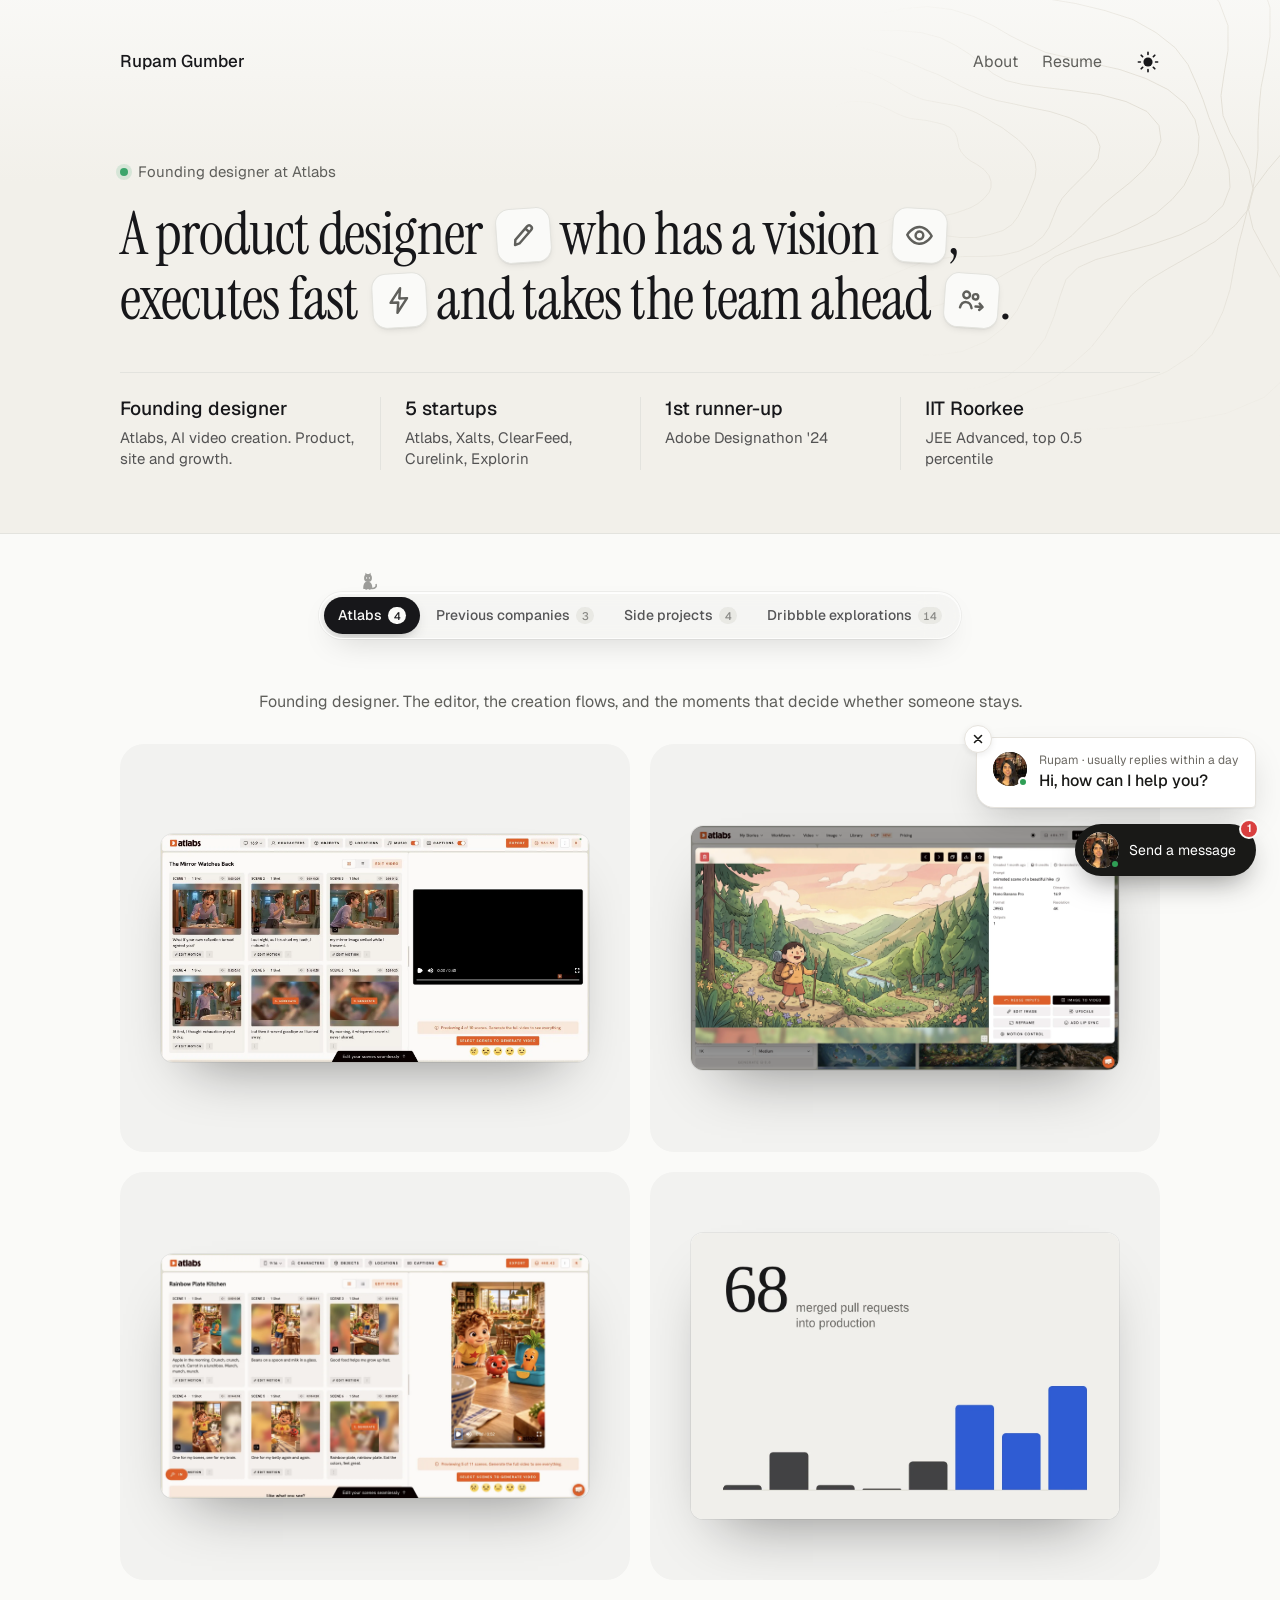
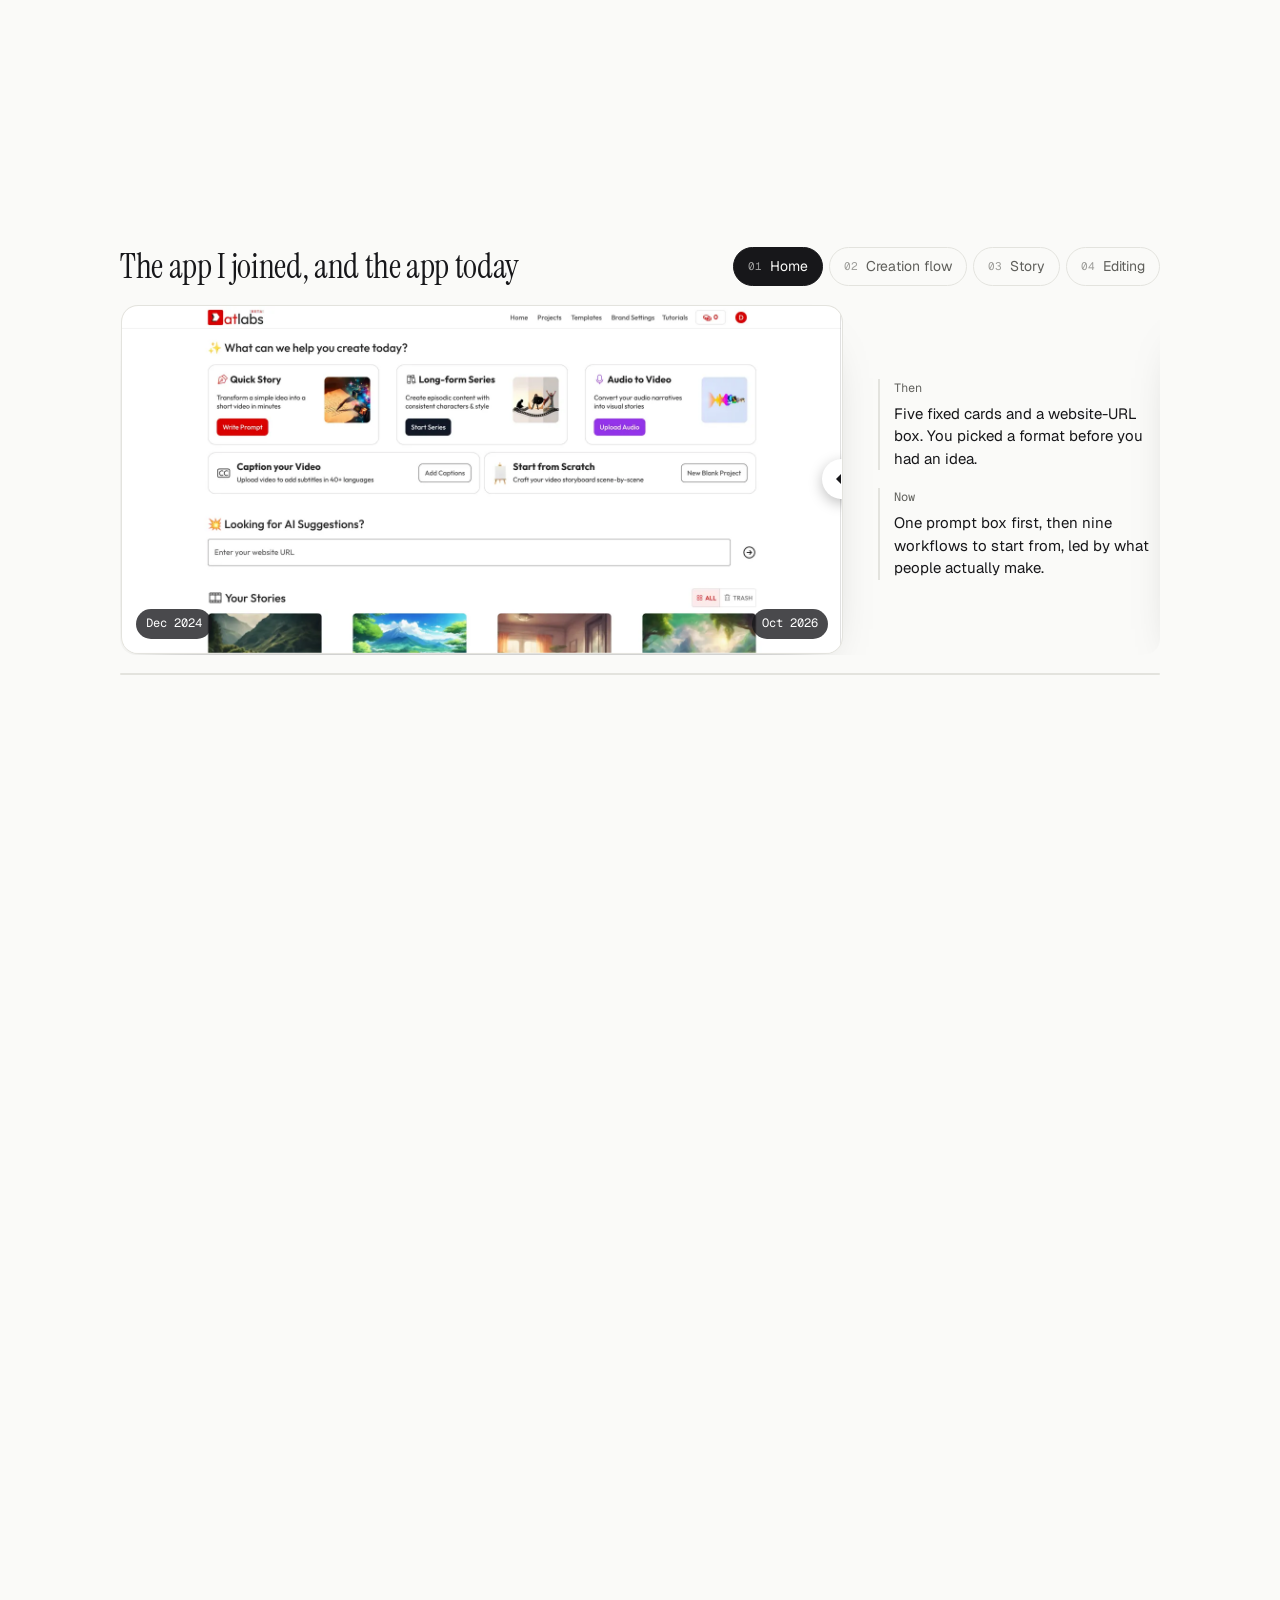
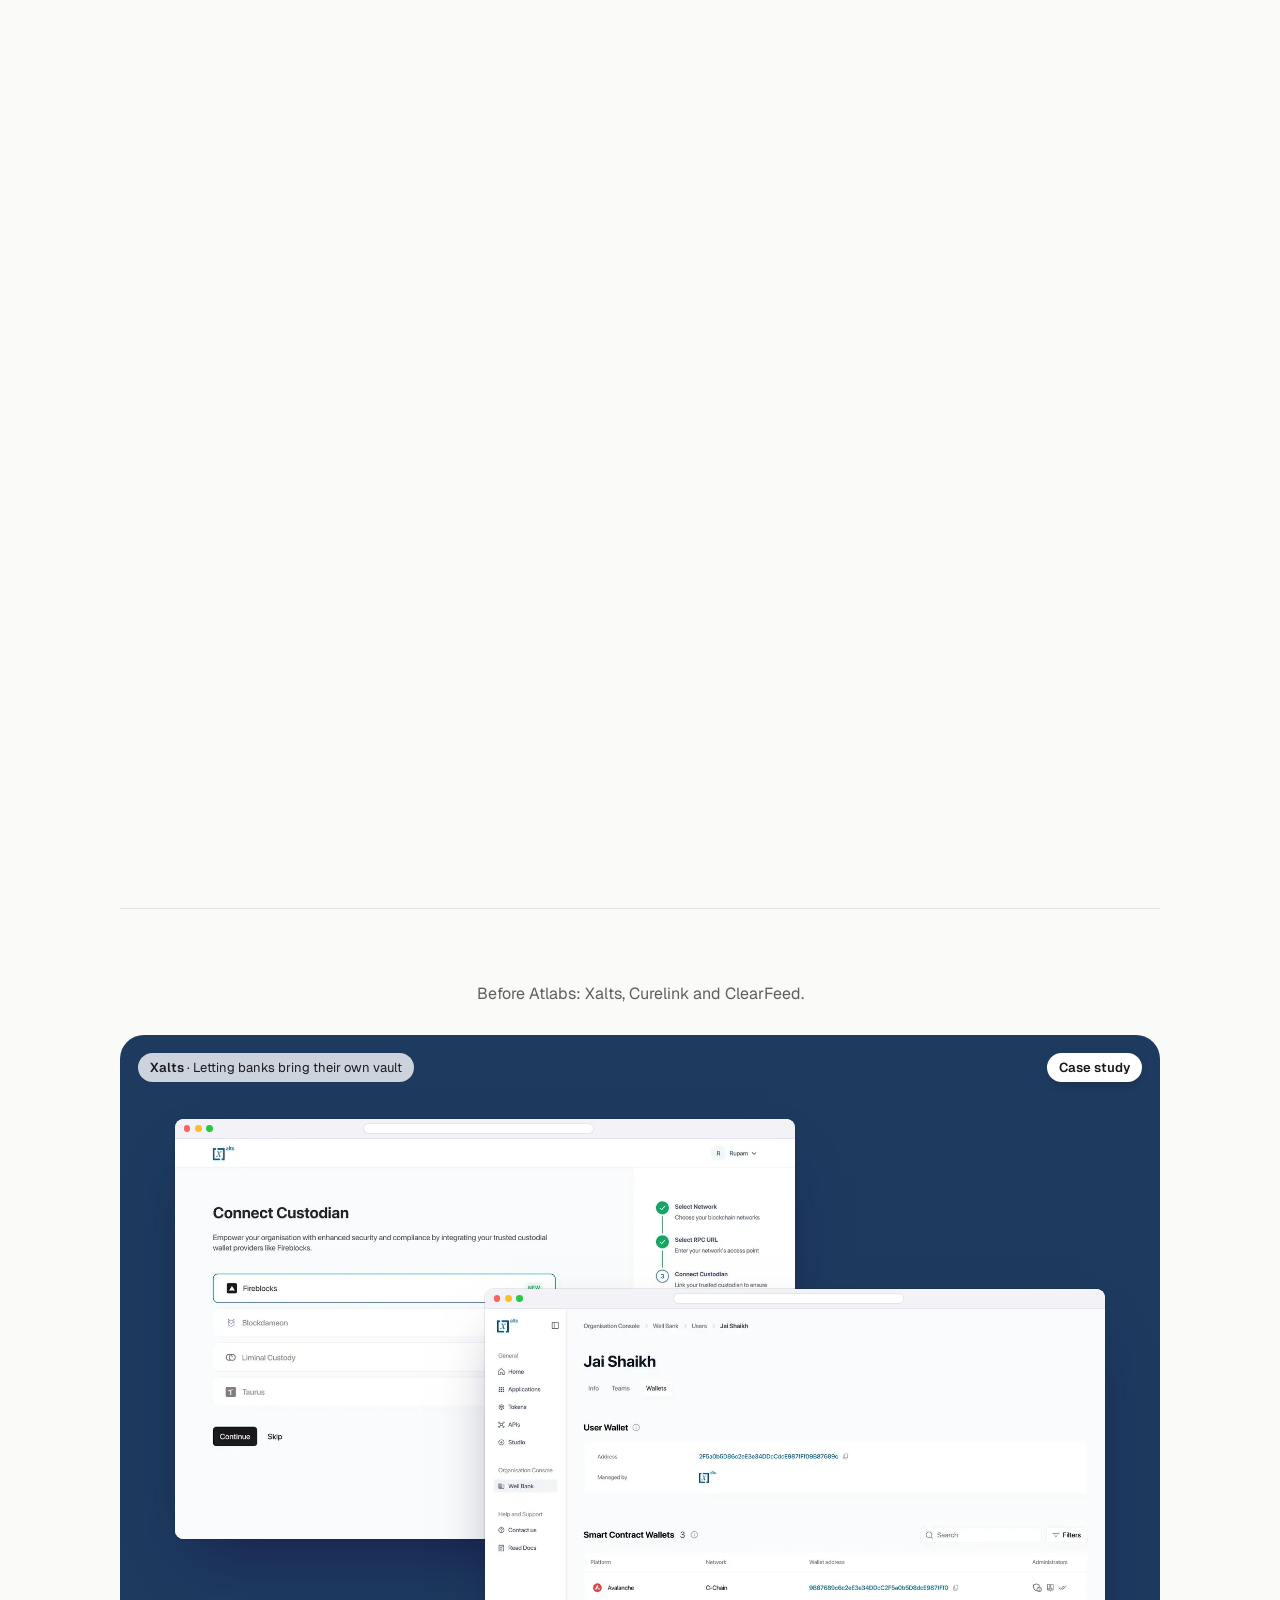
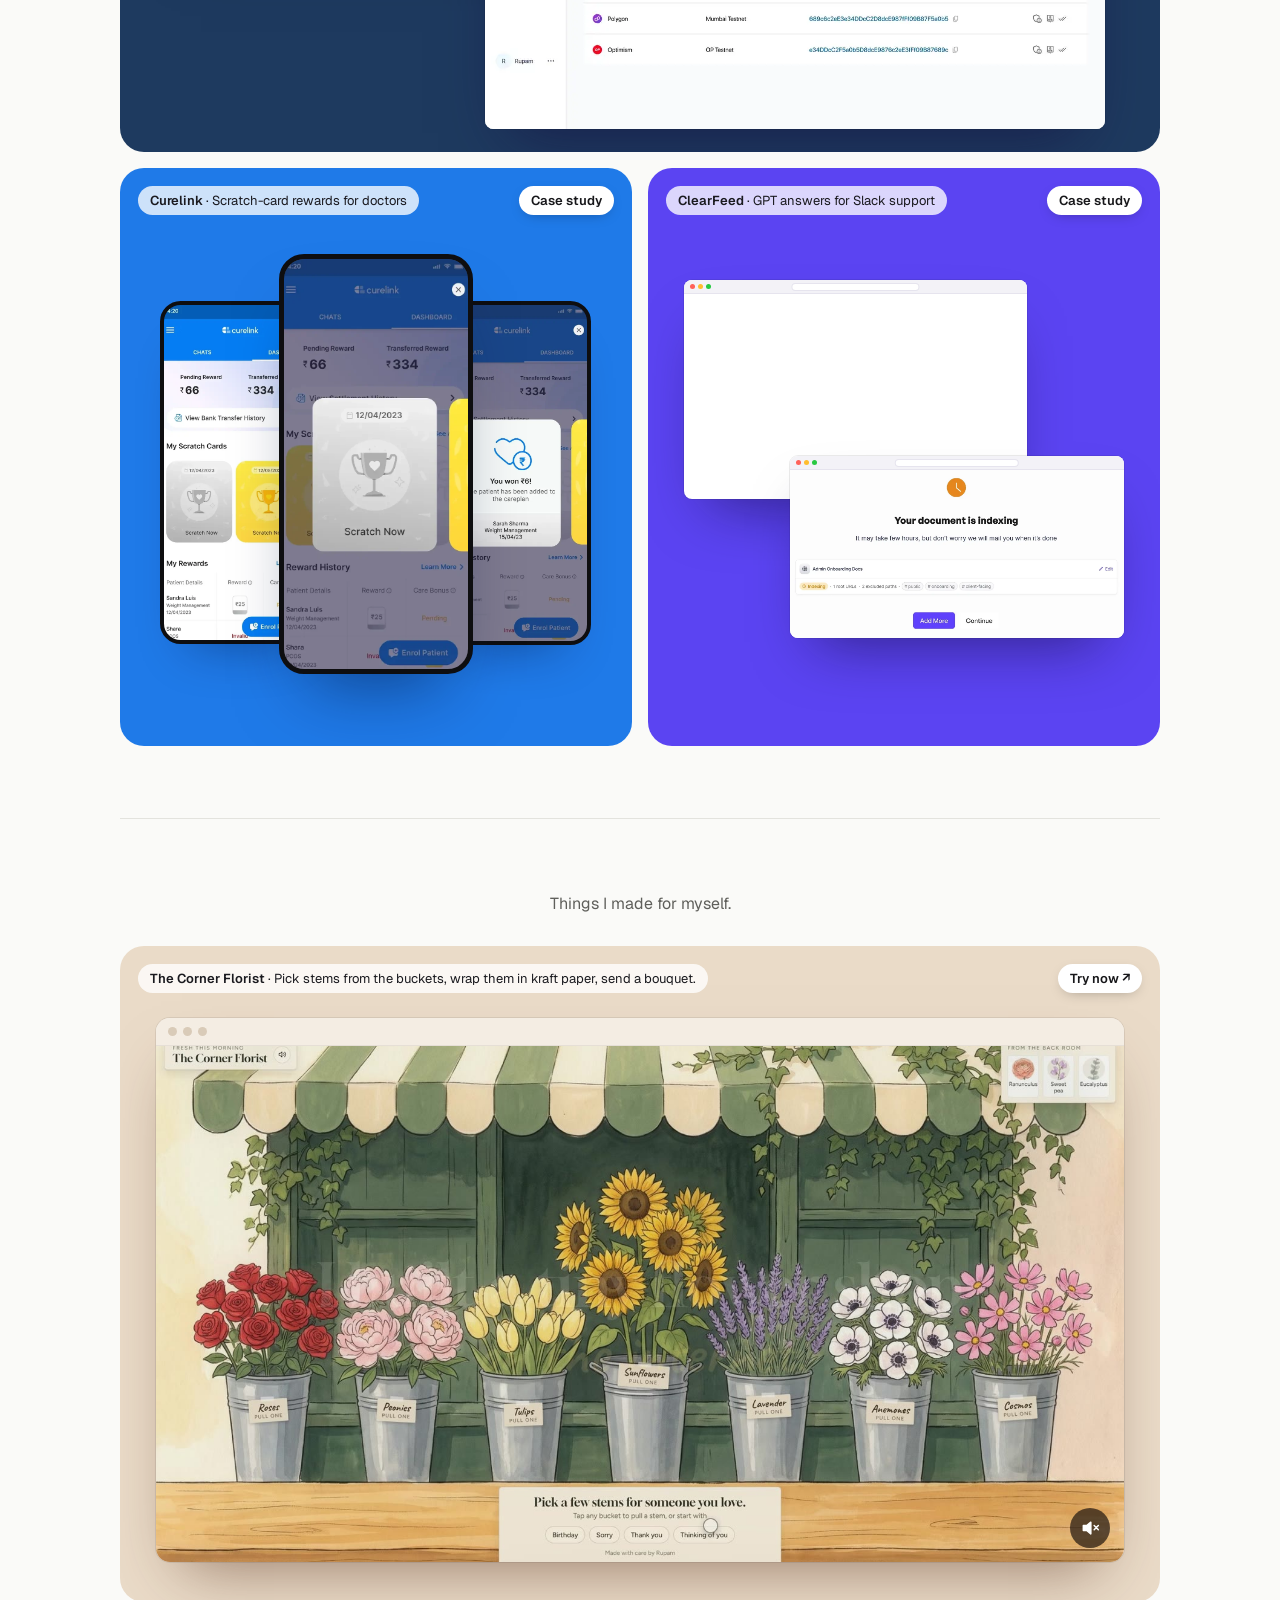
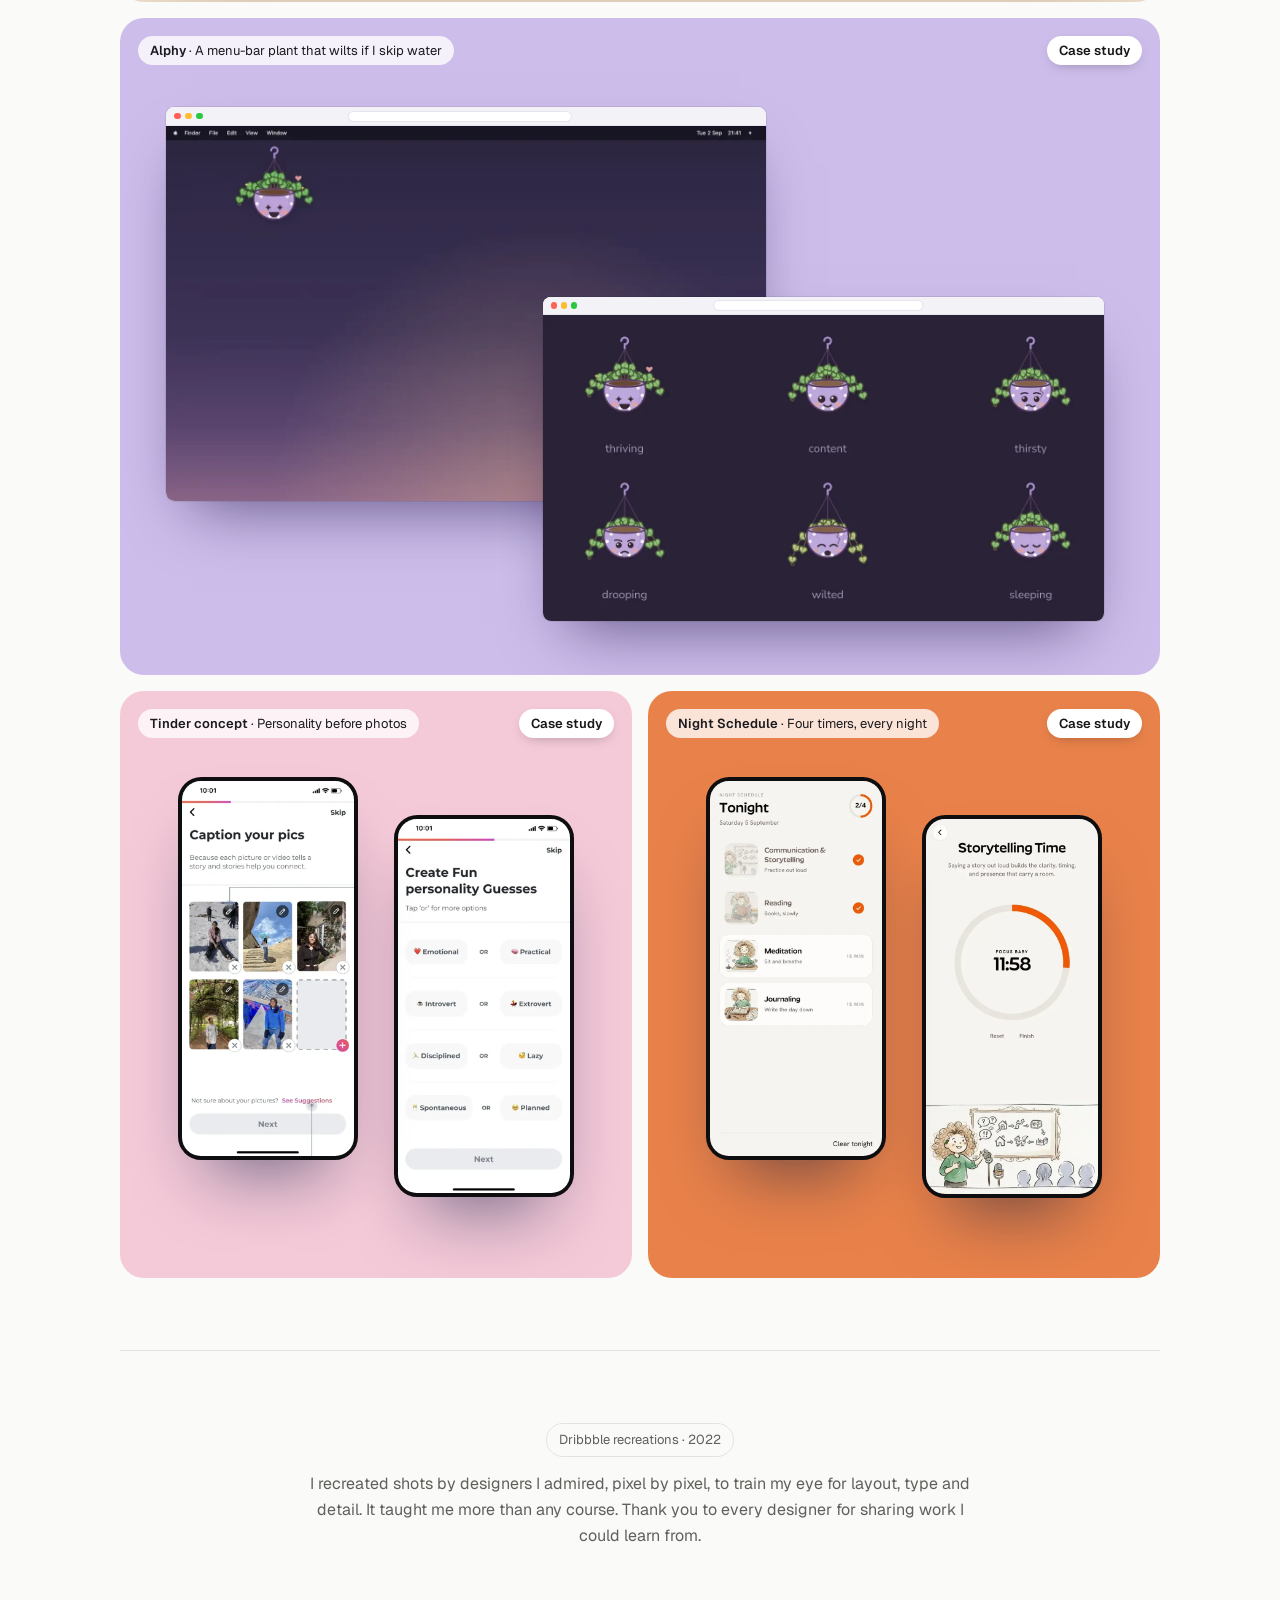
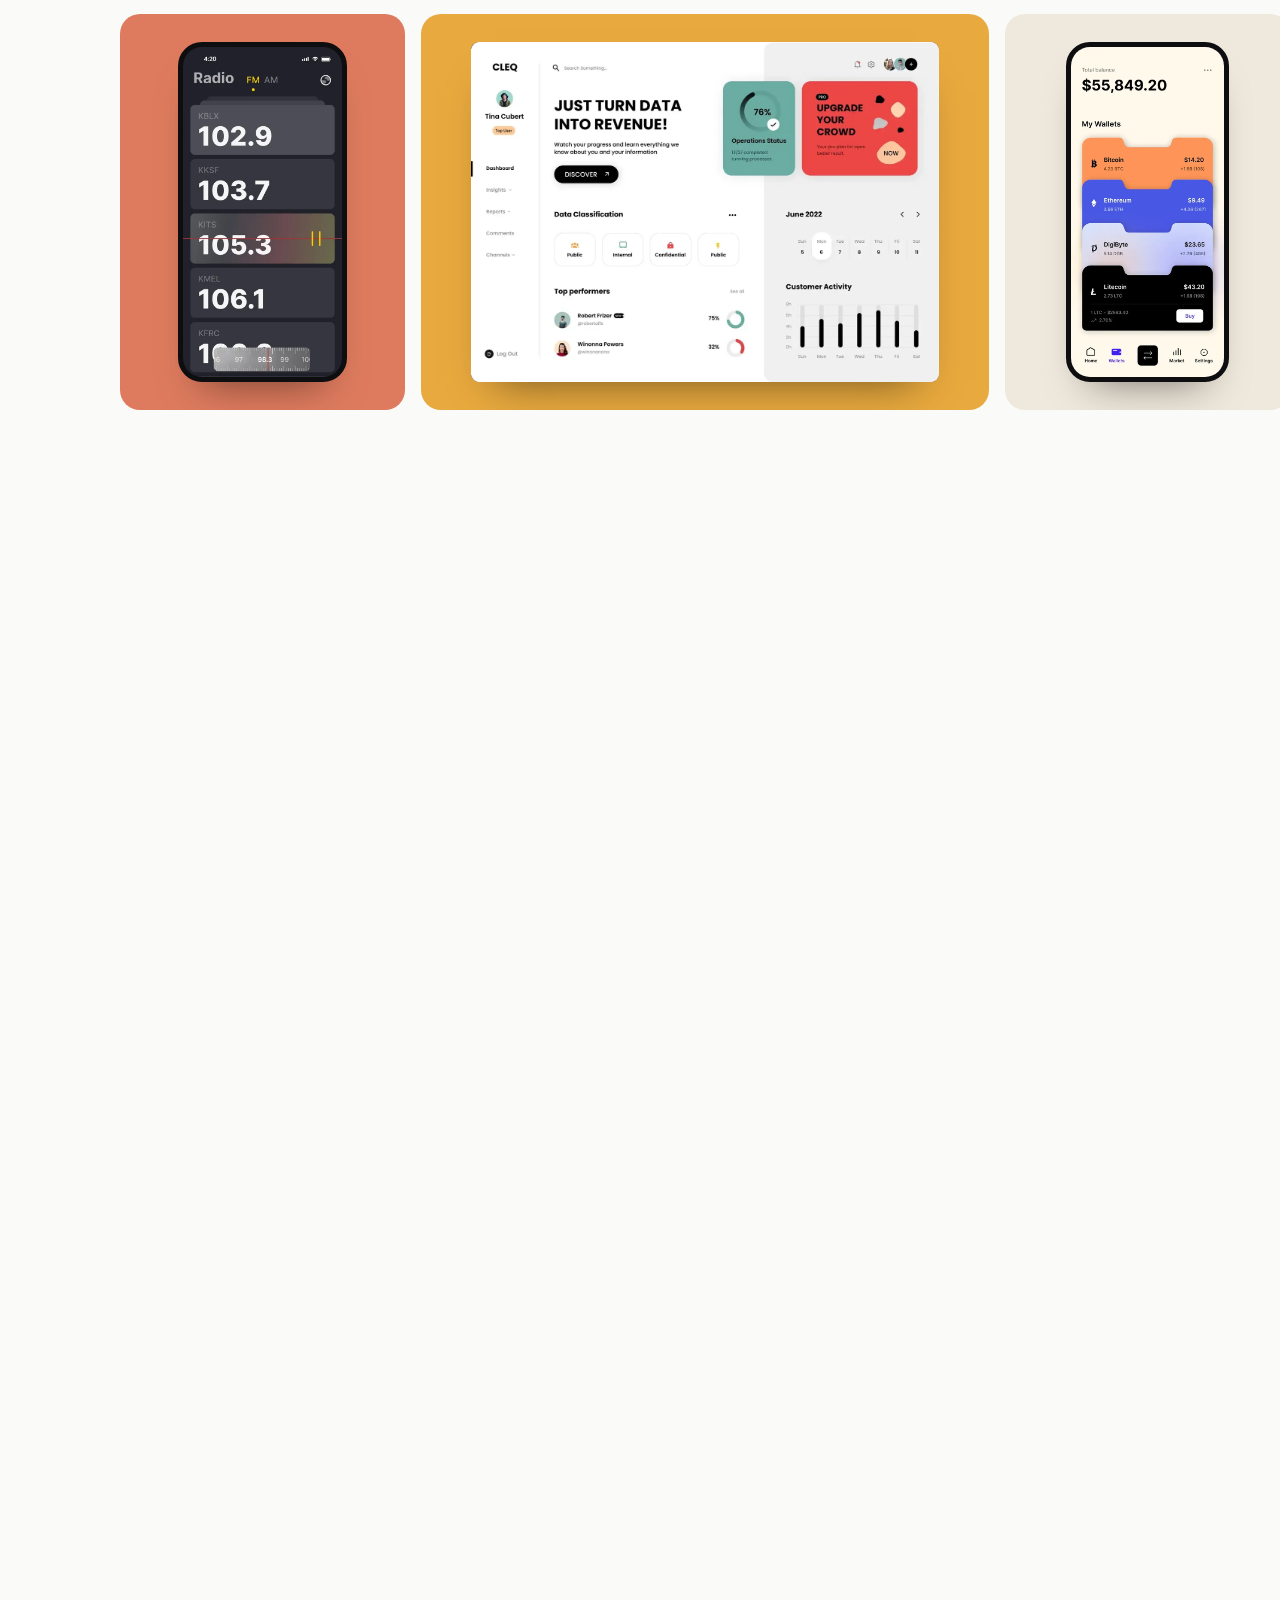
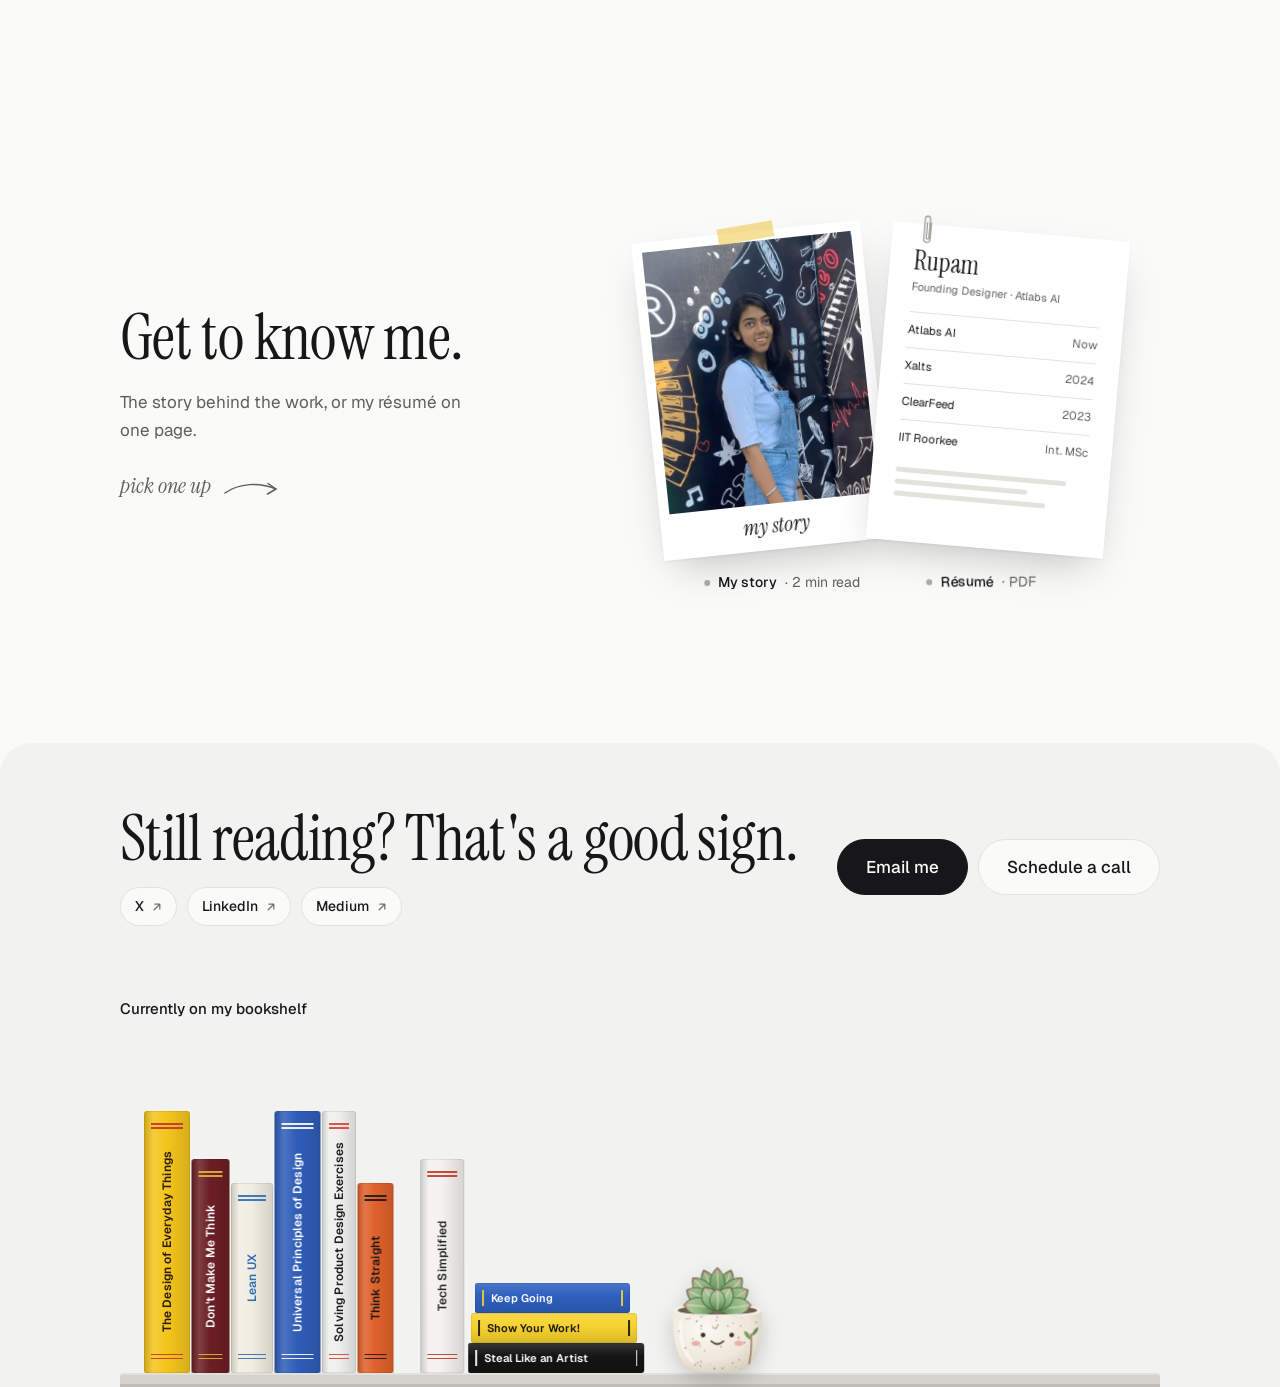
==== commit 73730fe2: "Diwali lights switched off for now; when on, dark mode for everyone Co-Authored-By: Claude Opus 5.5 " ====
--- a/about/index.html
+++ b/about/index.html
@@ -1,7 +1,7 @@
 <!doctype html>
 <html lang="en" data-theme="light">
 <head>
-<script>/* Diwali season: lights + dark by default until this date */window.__diwali=Date.now()<Date.parse('2026-11-16T00:00:00+05:30');try{if(window.__diwali&&localStorage.getItem('theme')===null)document.documentElement.setAttribute('data-theme','dark')}catch(e){}</script>
+<script>/* Diwali lights: set DIWALI_ON to true to switch them on (dark mode for everyone, lights on the home page). They switch off by themselves after the end date. */var DIWALI_ON=false;window.__diwali=DIWALI_ON&&Date.now()<Date.parse('2026-11-16T00:00:00+05:30');if(window.__diwali)document.documentElement.setAttribute('data-theme','dark');</script>
 <meta charset="utf-8">
 <meta name="viewport" content="width=device-width, initial-scale=1, viewport-fit=cover">
 <link rel="apple-touch-icon" href="[data-uri]">
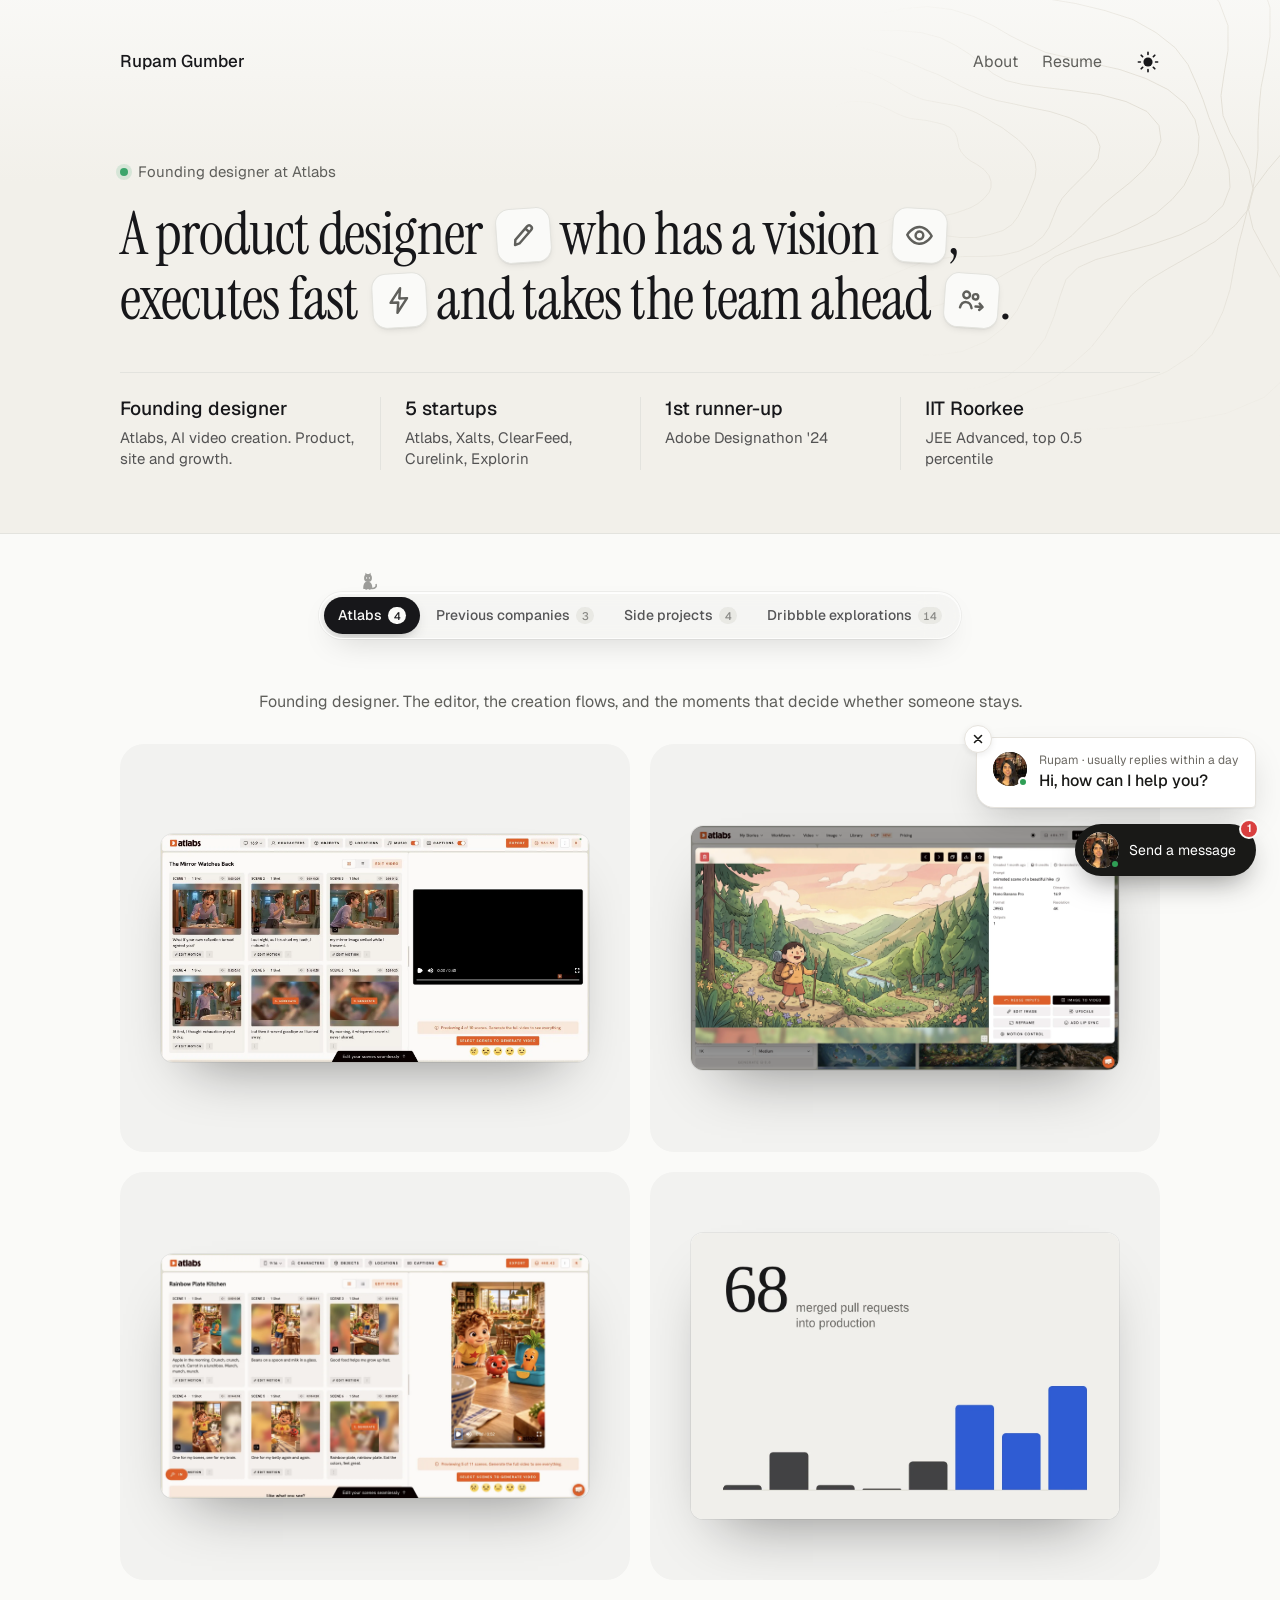
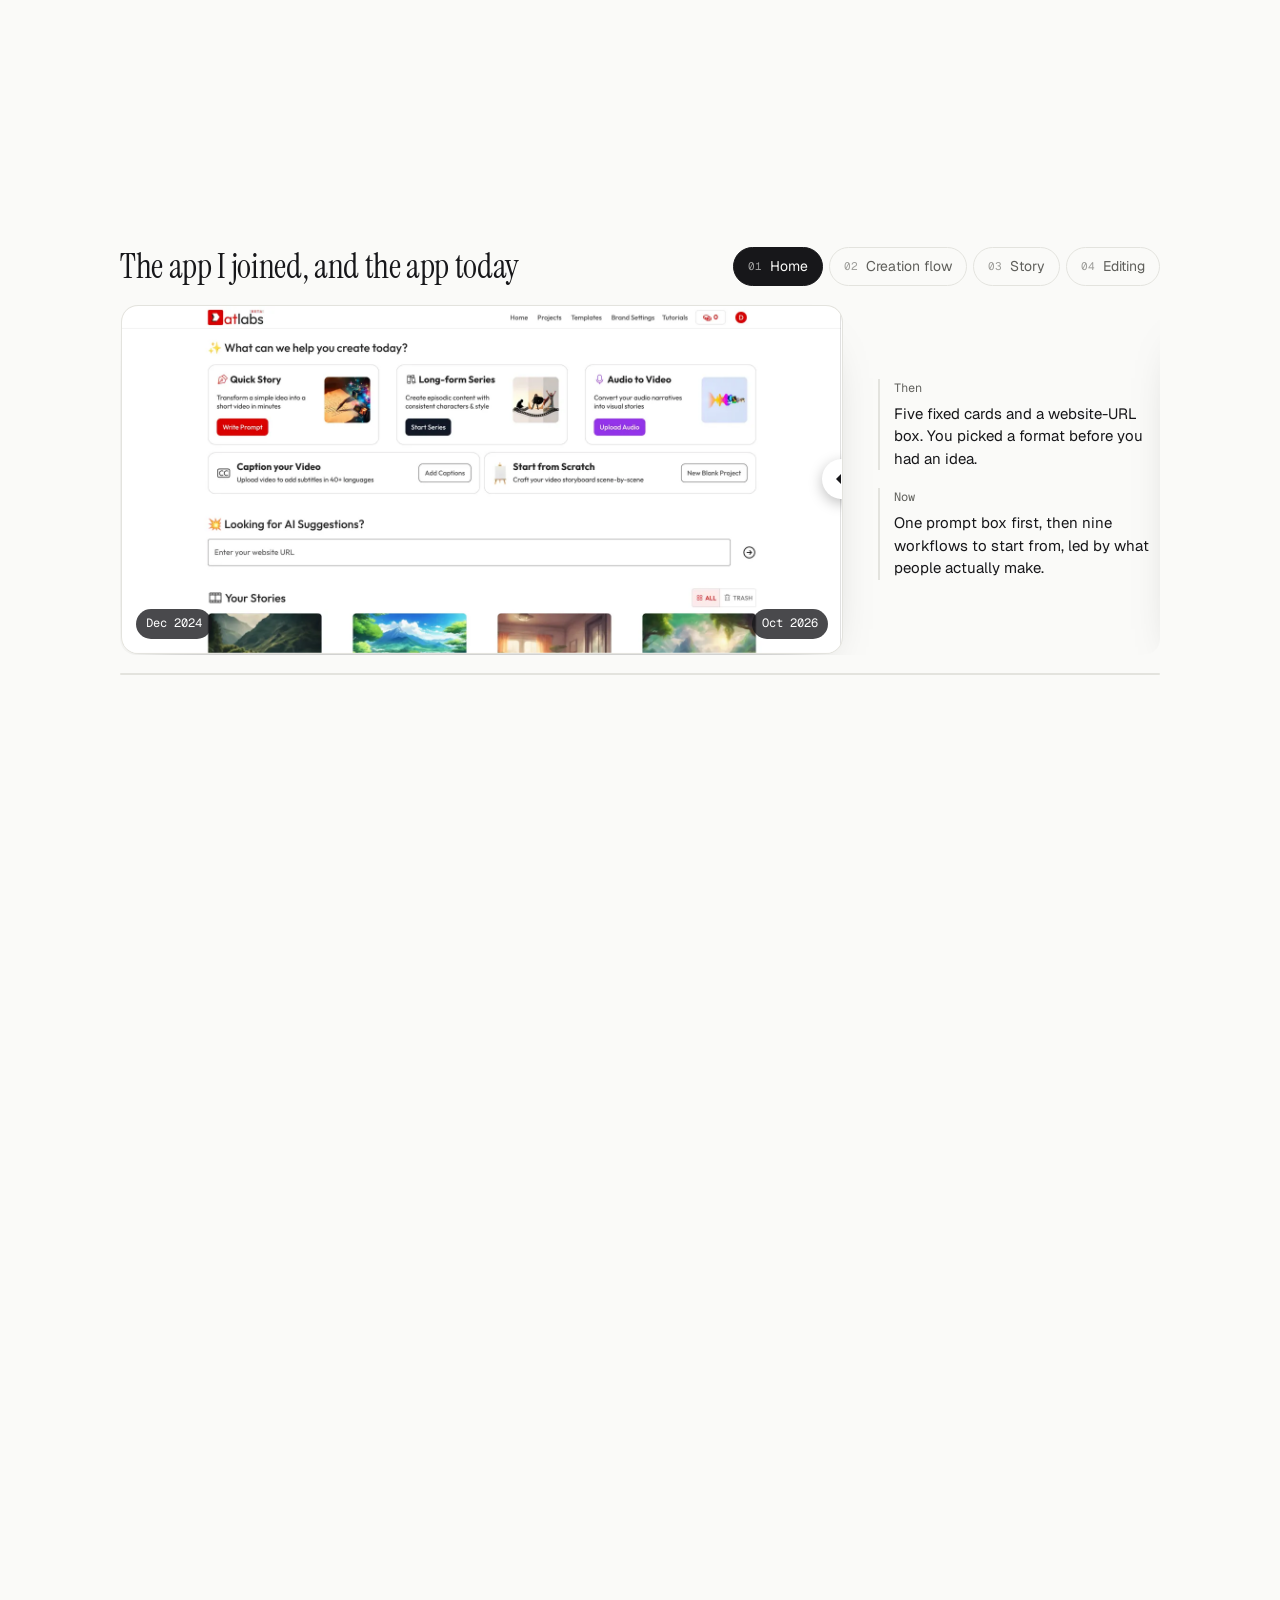
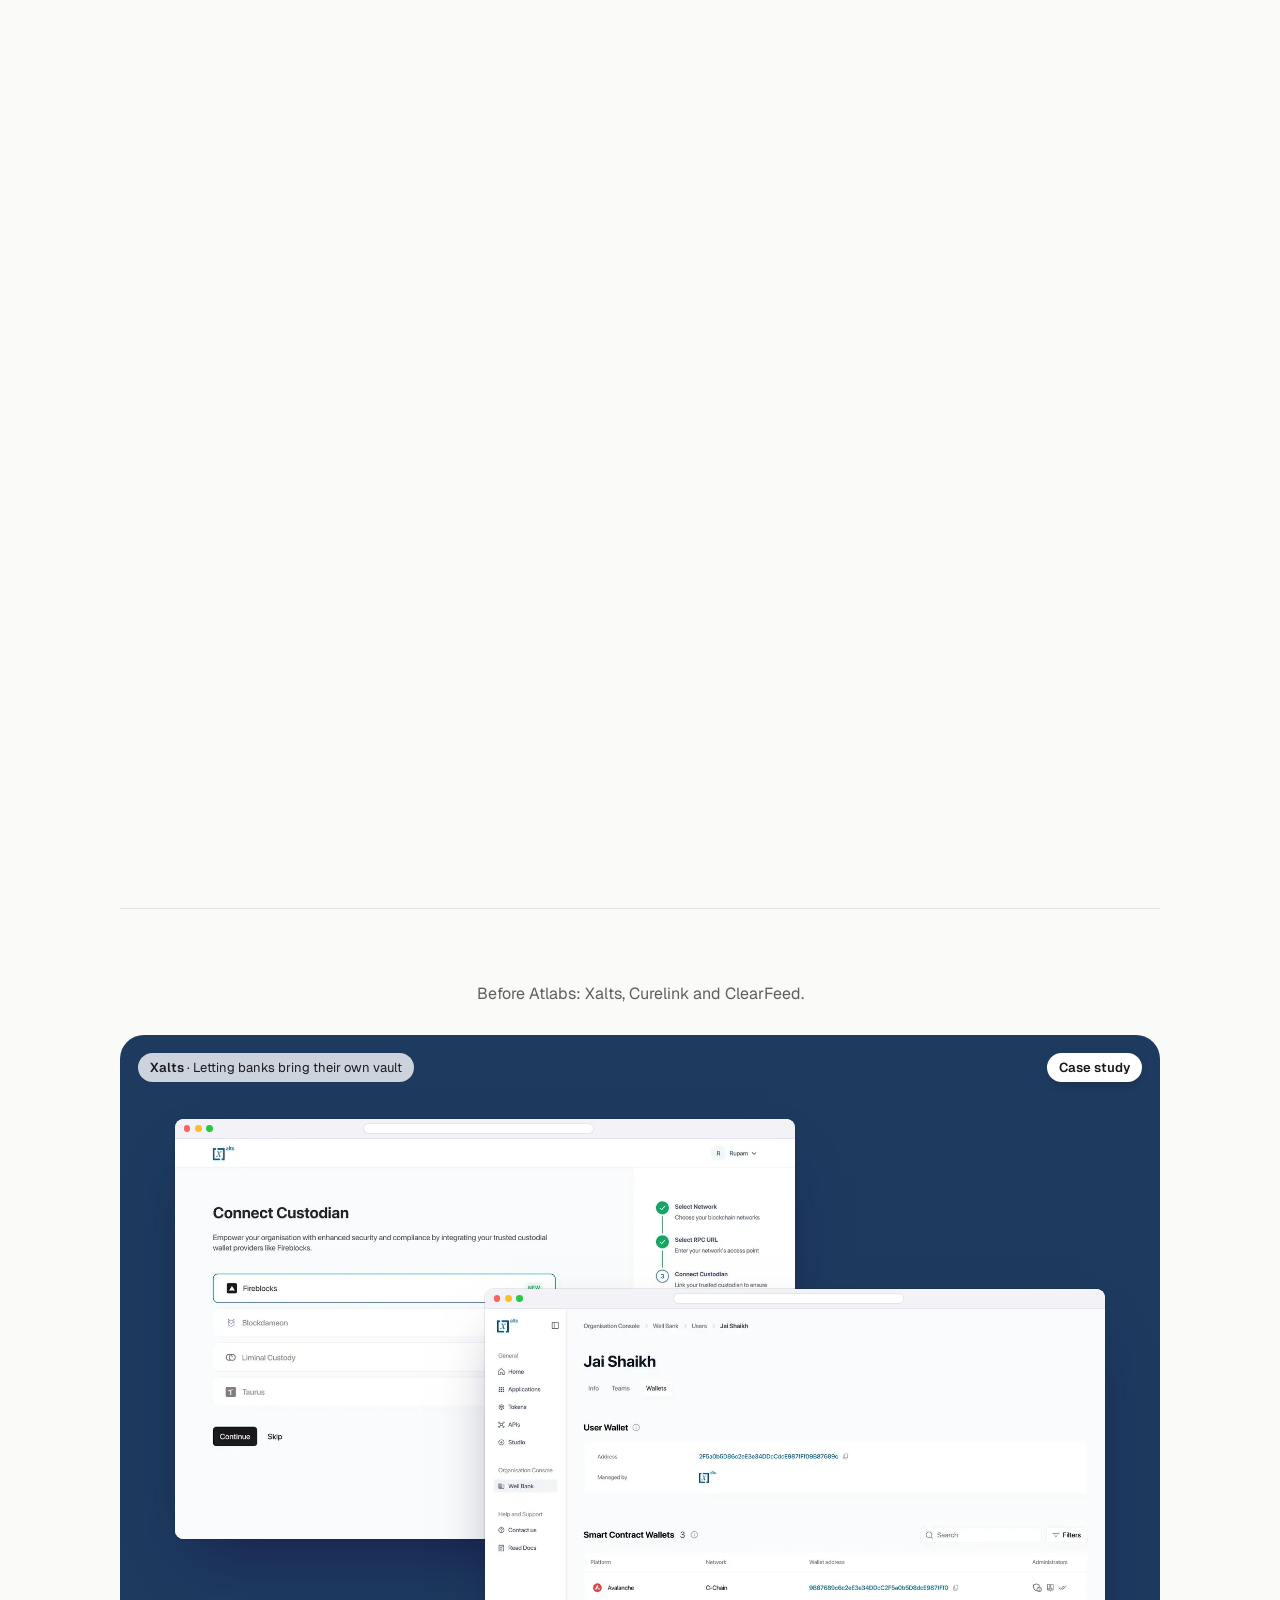
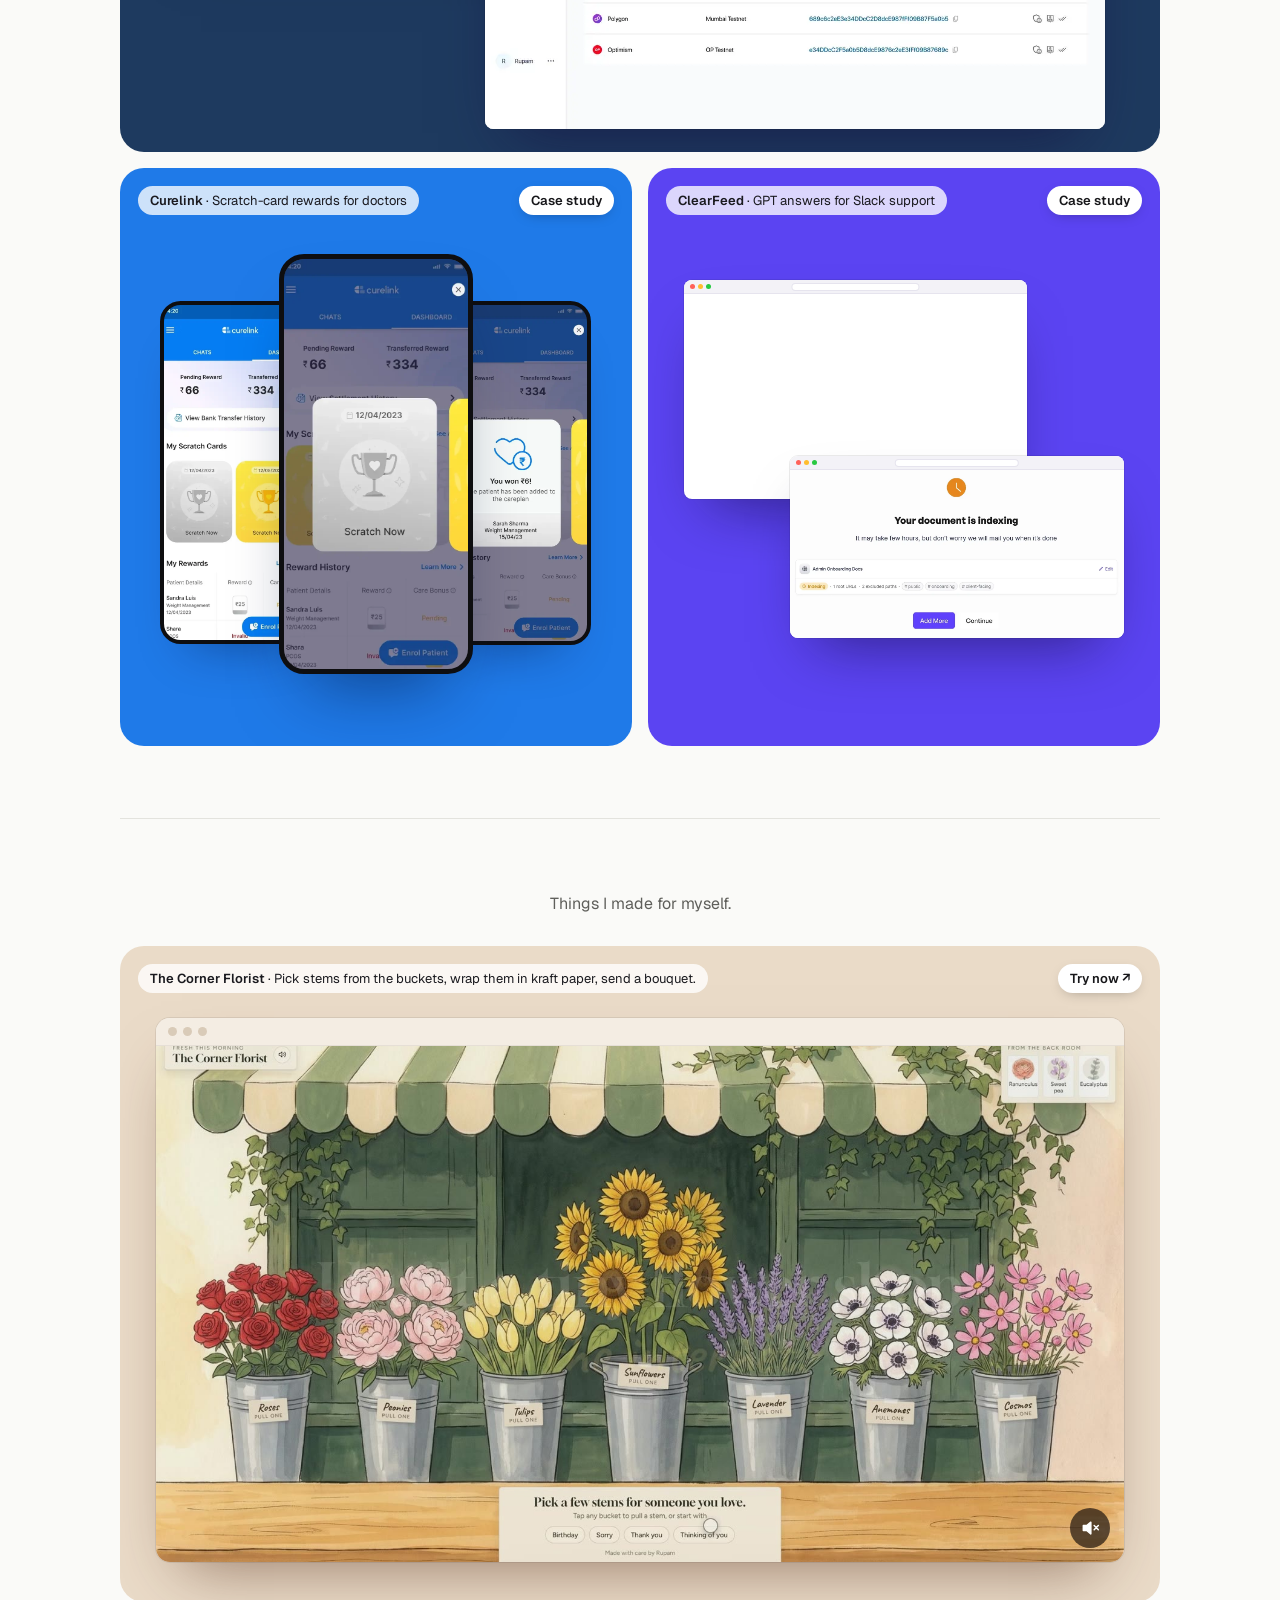
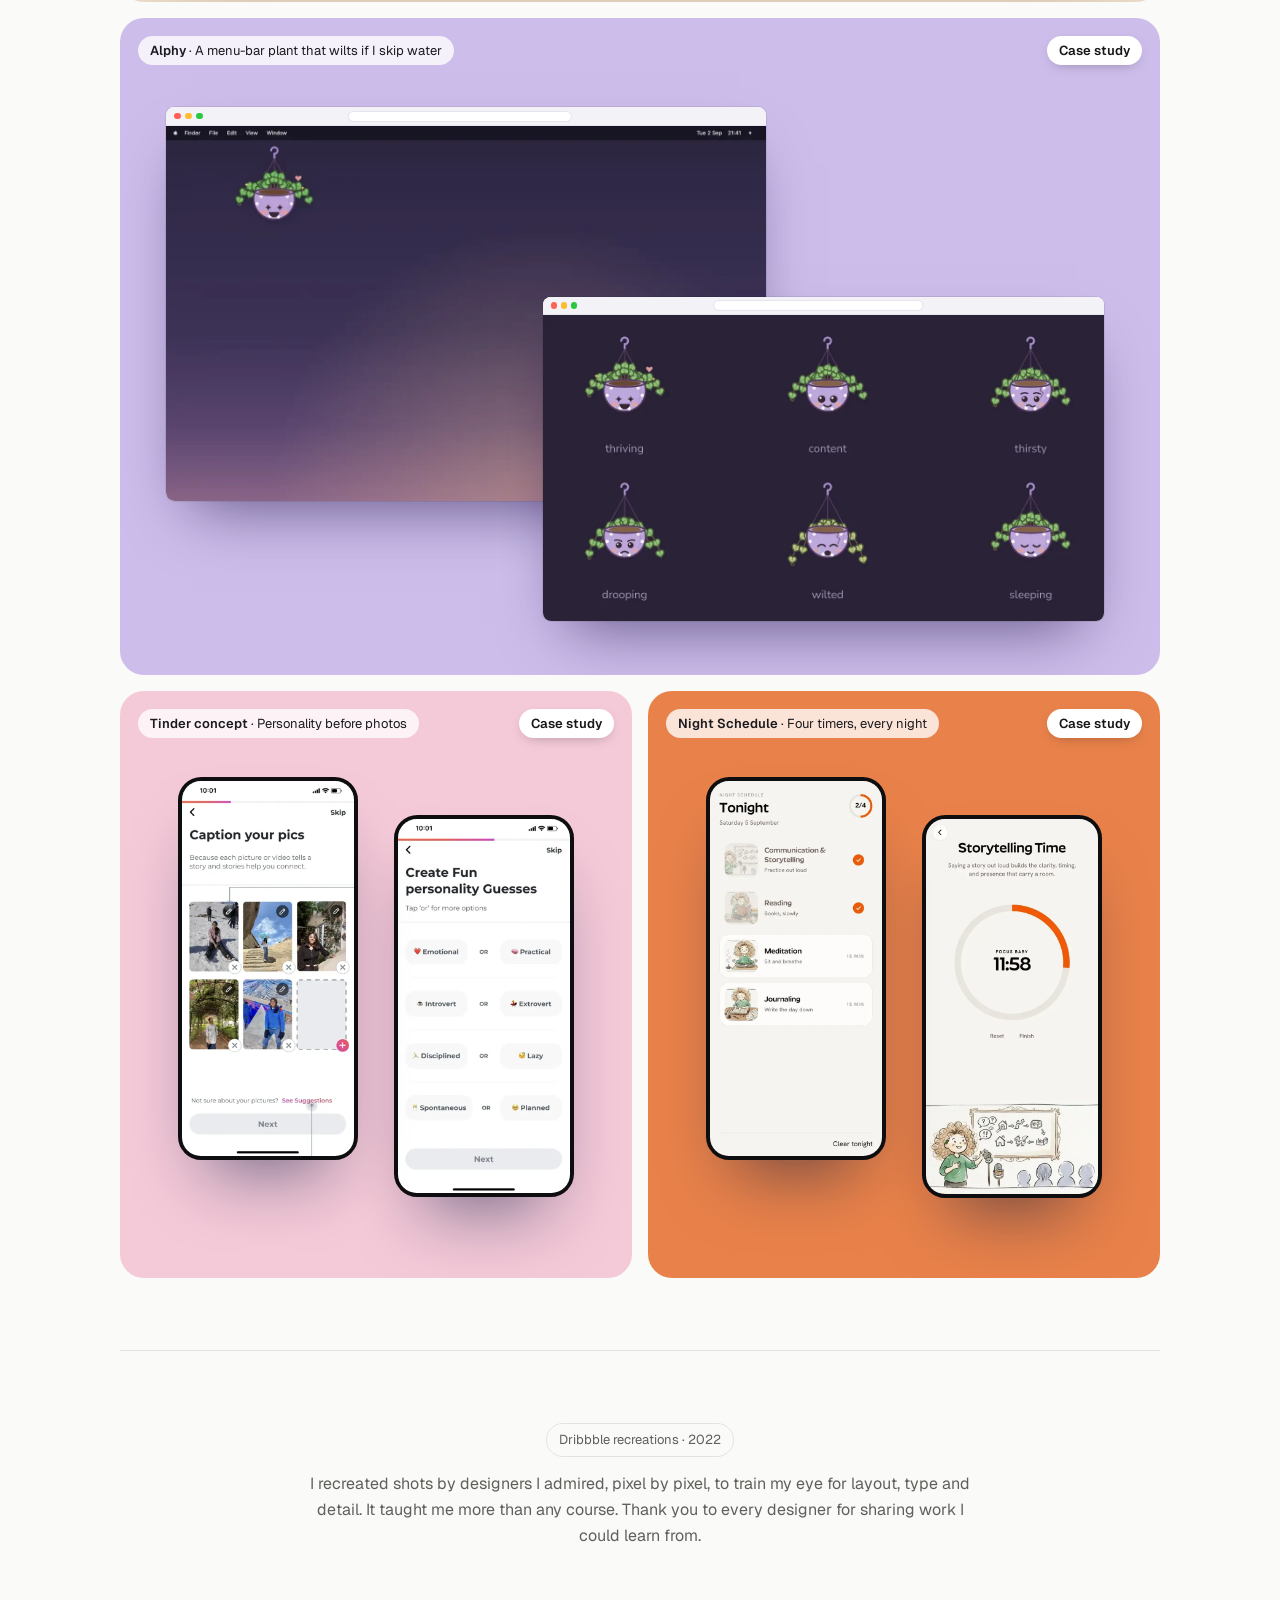
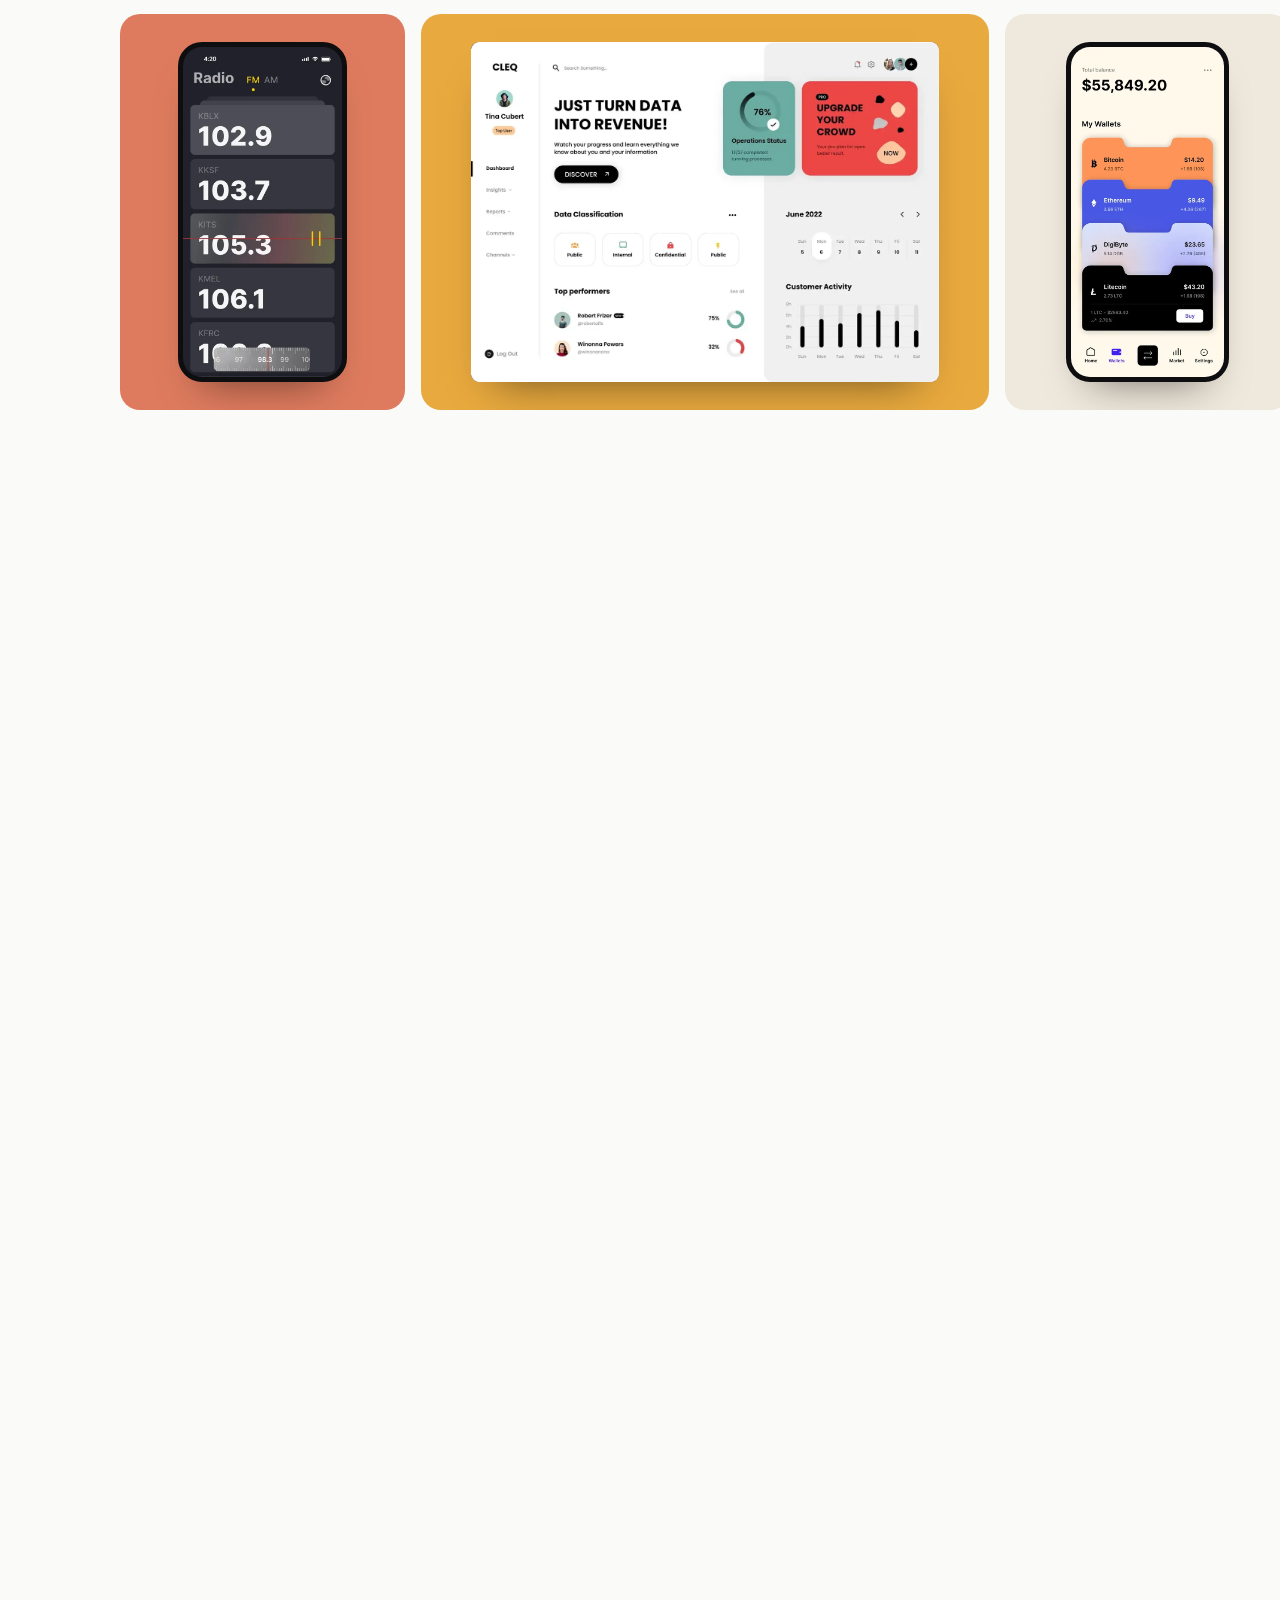
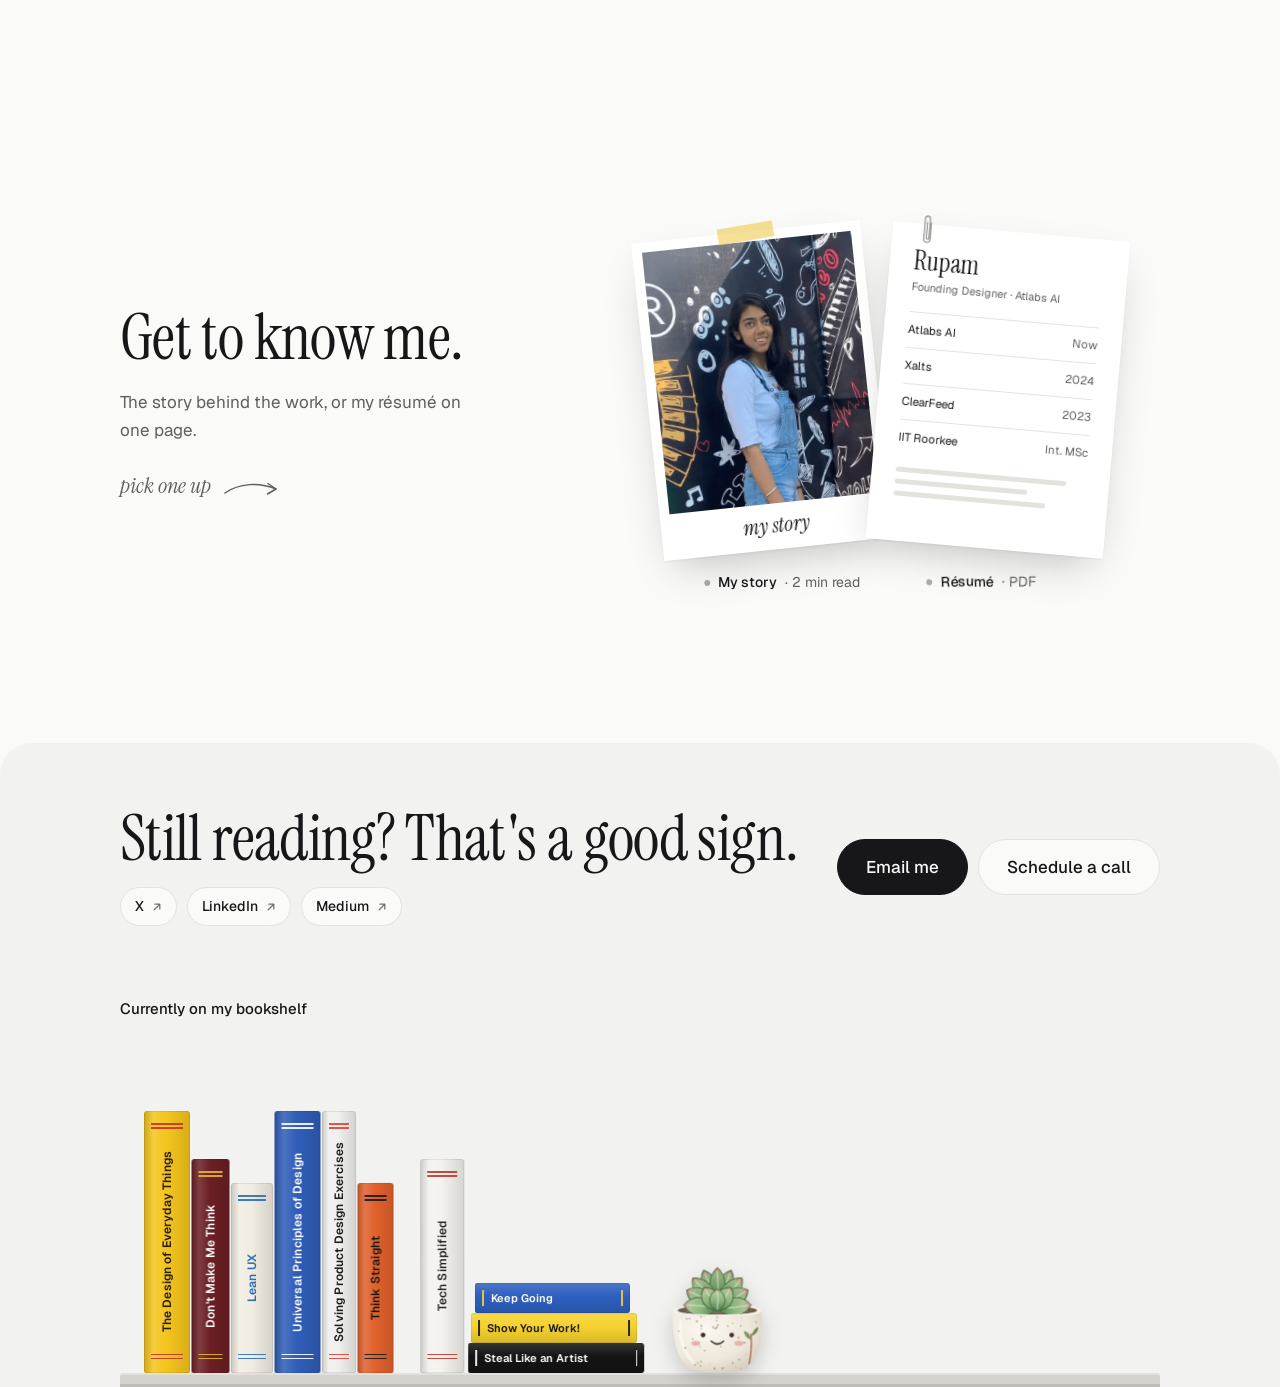
==== commit 79f679c6: "Diwali lights on; one strand per side on mobile; soften the side glow edge Co-Authored-By: Claude Op" ====
--- a/about/index.html
+++ b/about/index.html
@@ -1,7 +1,7 @@
 <!doctype html>
 <html lang="en" data-theme="light">
 <head>
-<script>/* Diwali lights: set DIWALI_ON to true to switch them on (dark mode for everyone, lights on the home page). They switch off by themselves after the end date. */var DIWALI_ON=false;window.__diwali=DIWALI_ON&&Date.now()<Date.parse('2026-11-16T00:00:00+05:30');if(window.__diwali)document.documentElement.setAttribute('data-theme','dark');</script>
+<script>/* Diwali lights: set DIWALI_ON to true to switch them on (dark mode for everyone, lights on the home page). They switch off by themselves after the end date. */var DIWALI_ON=true;window.__diwali=DIWALI_ON&&Date.now()<Date.parse('2026-11-16T00:00:00+05:30');if(window.__diwali)document.documentElement.setAttribute('data-theme','dark');</script>
 <meta charset="utf-8">
 <meta name="viewport" content="width=device-width, initial-scale=1, viewport-fit=cover">
 <link rel="apple-touch-icon" href="[data-uri]">
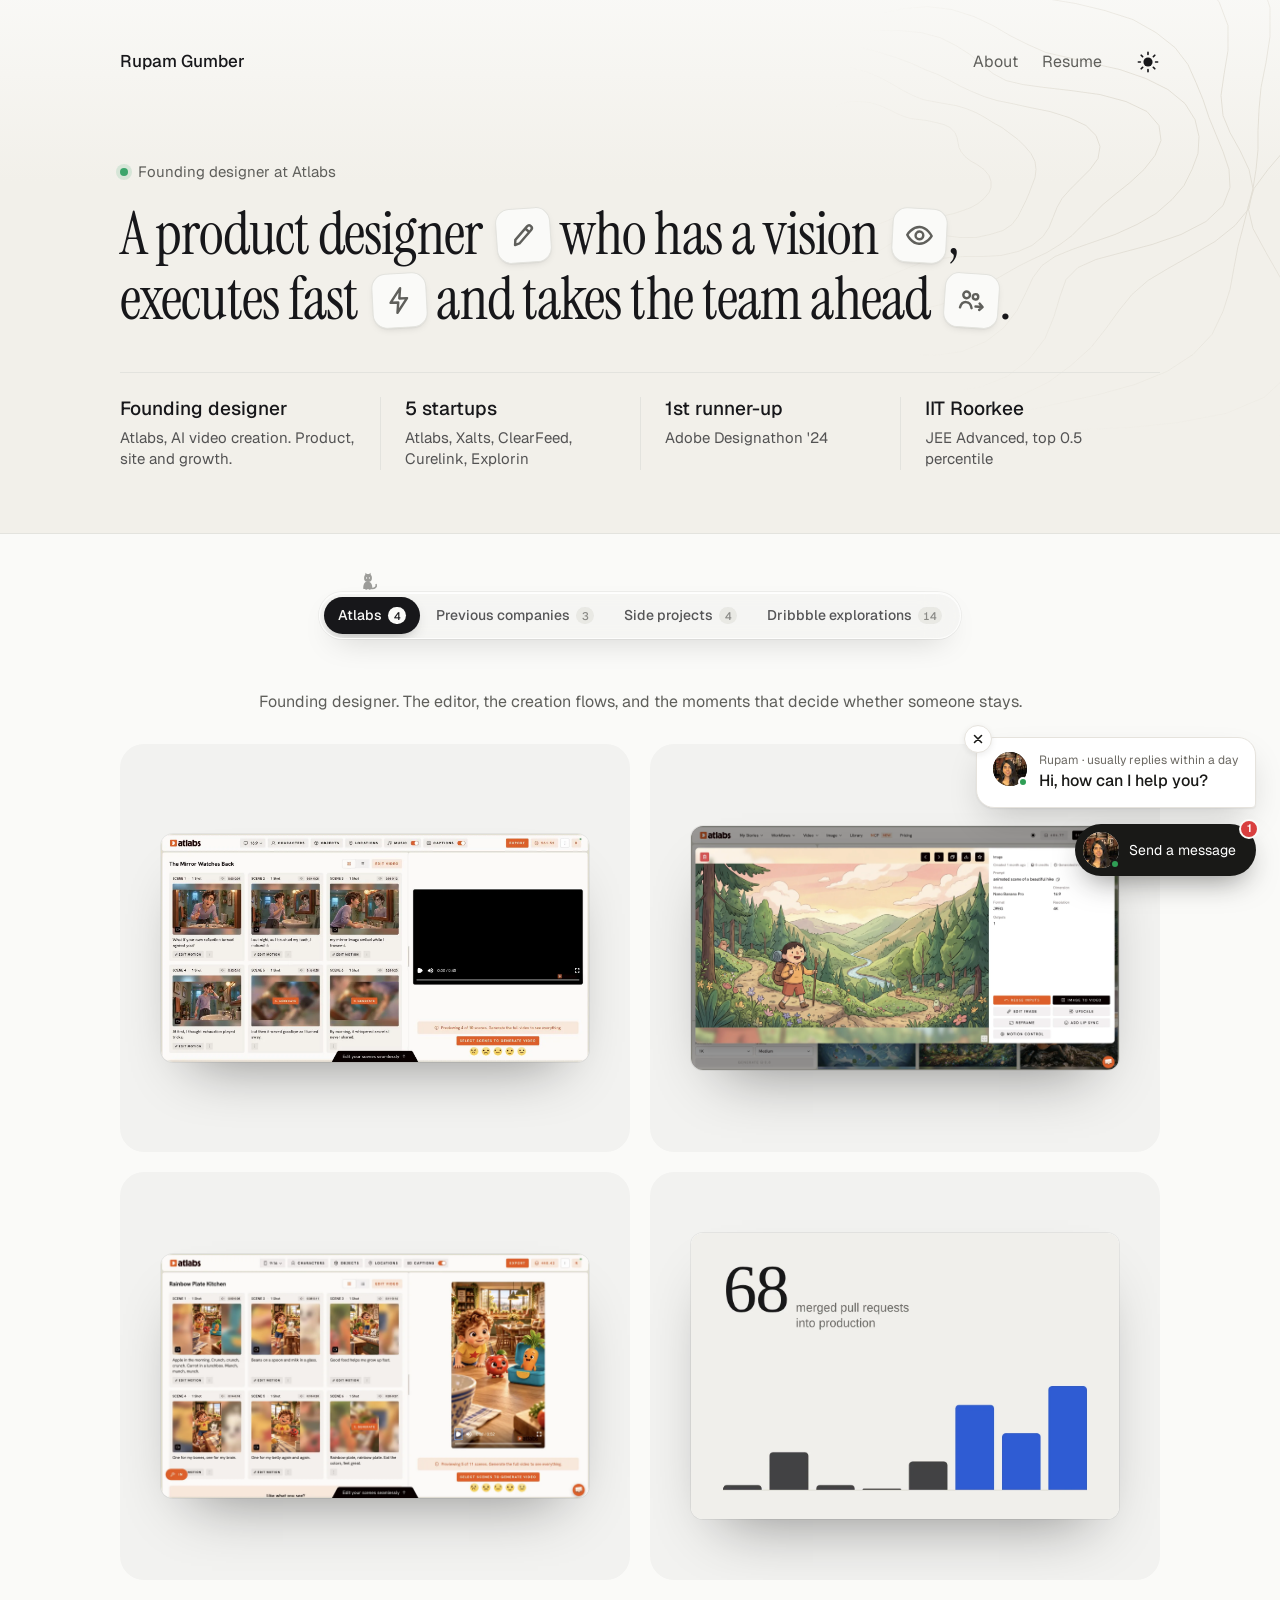
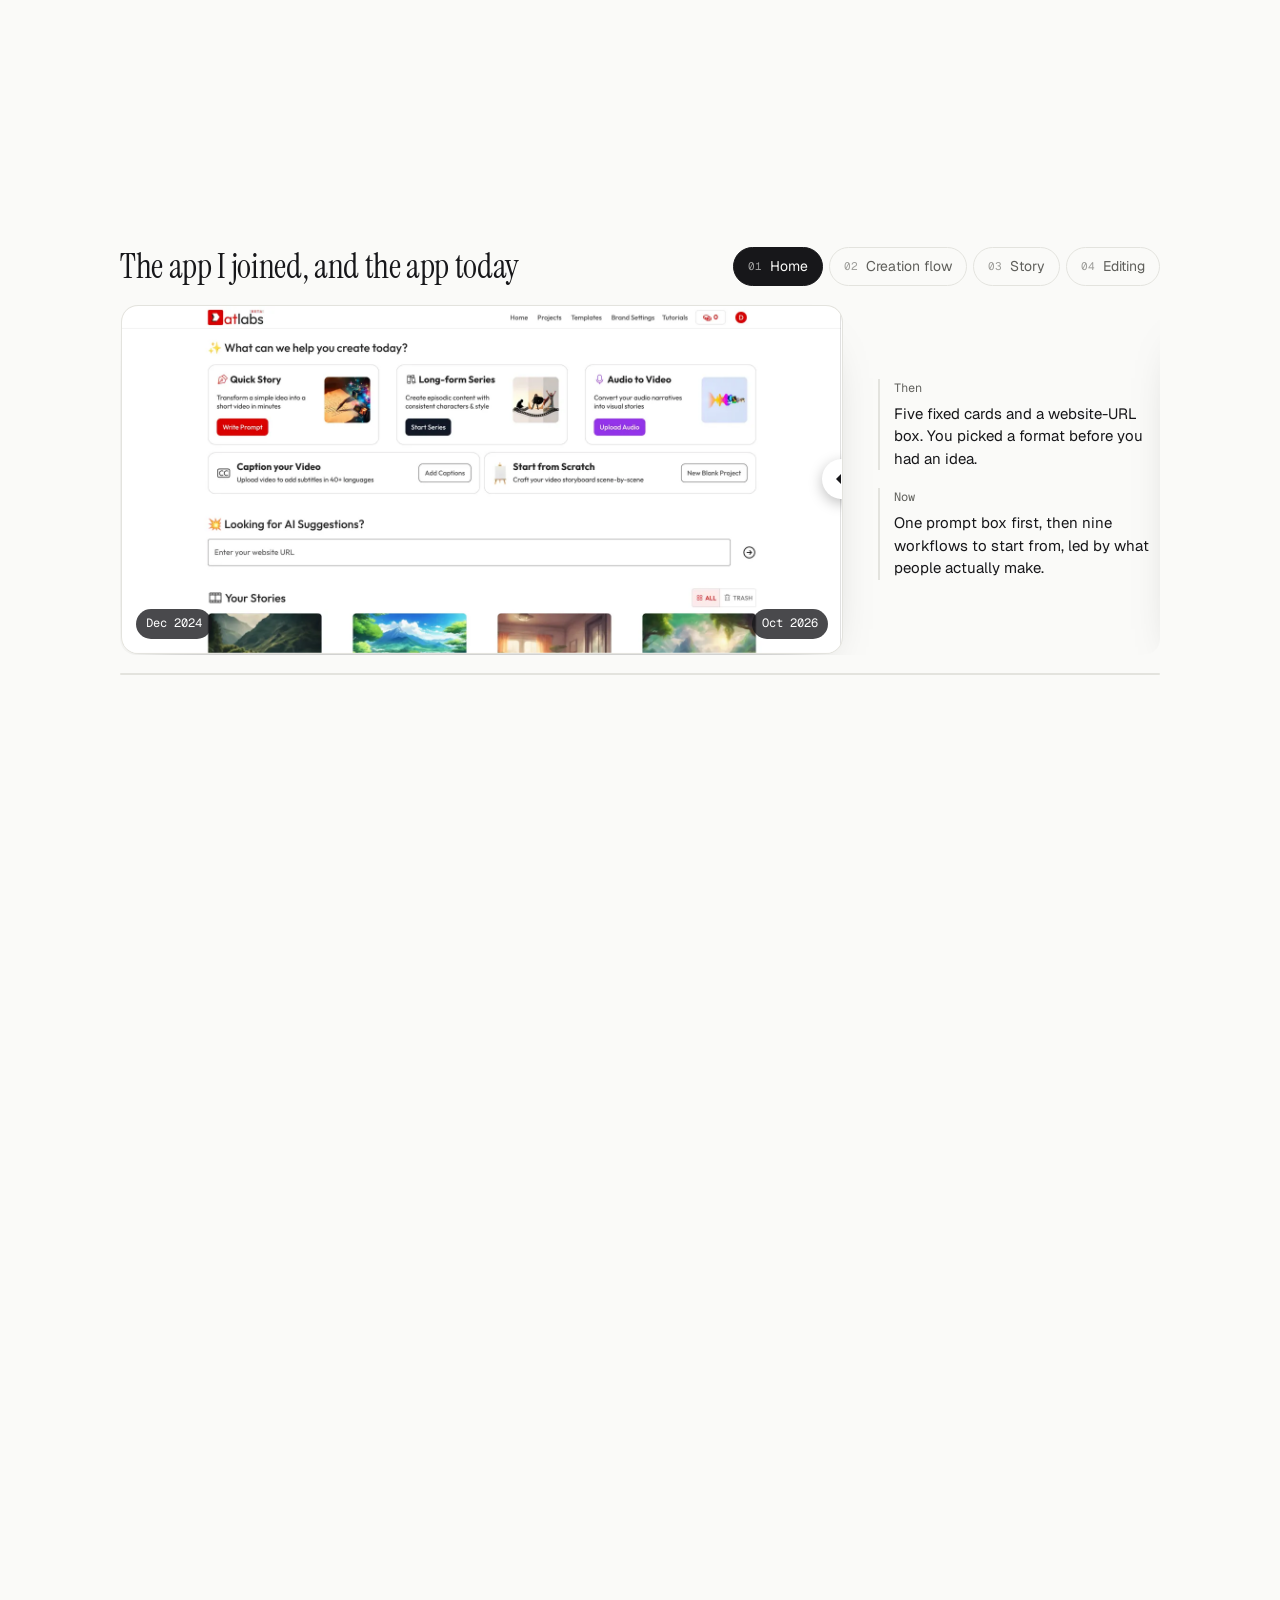
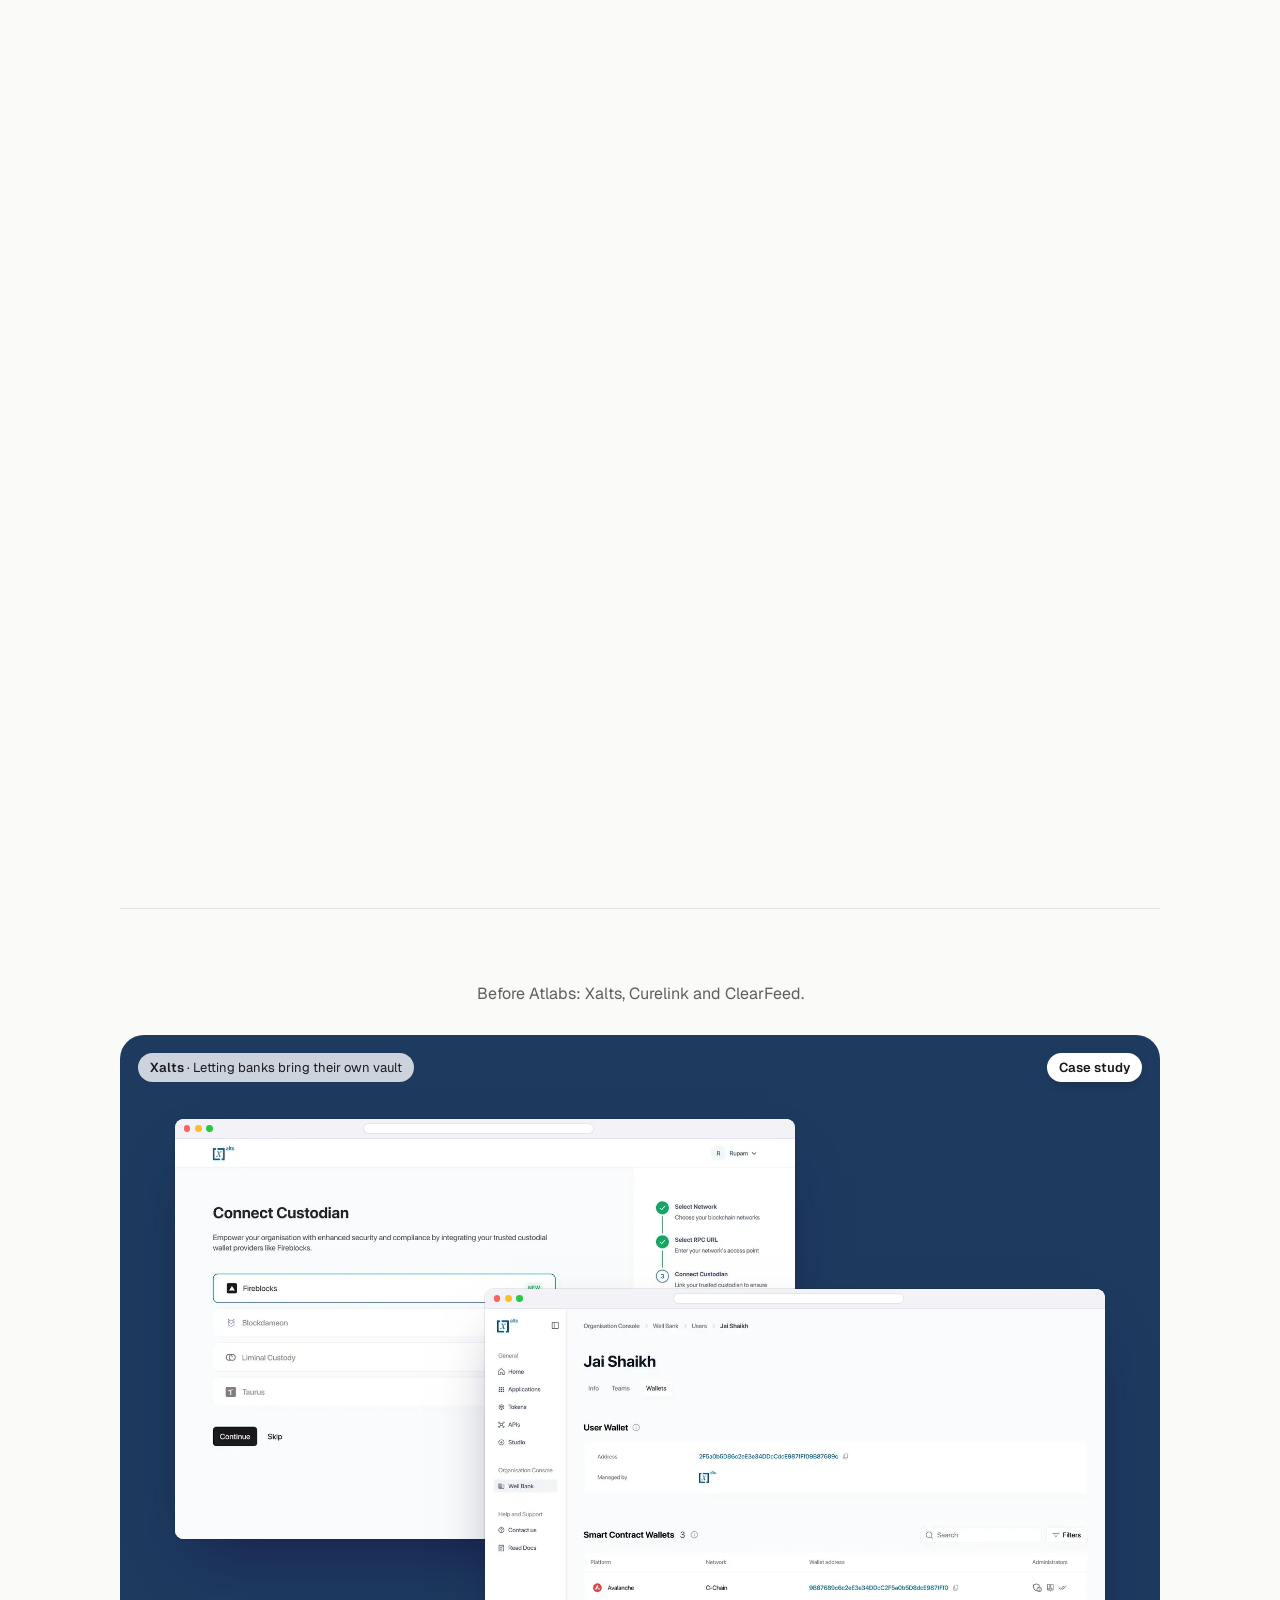
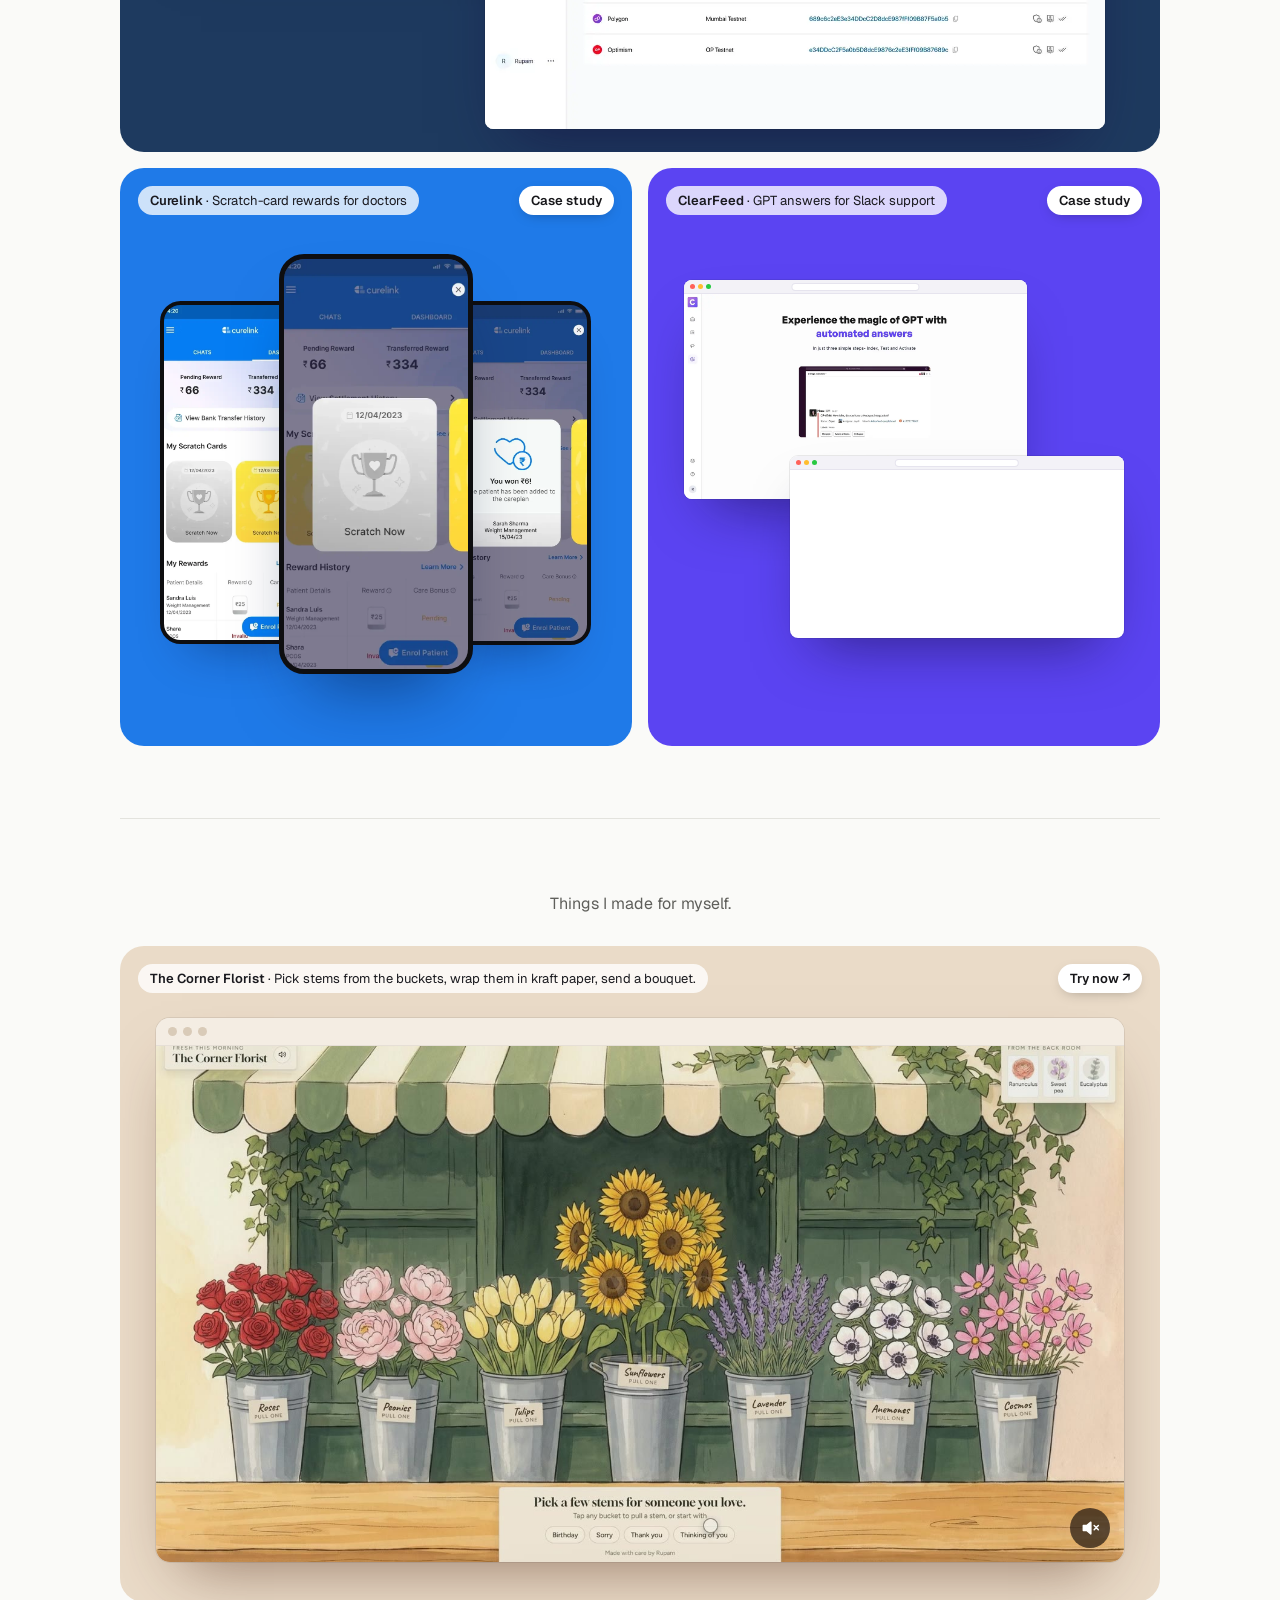
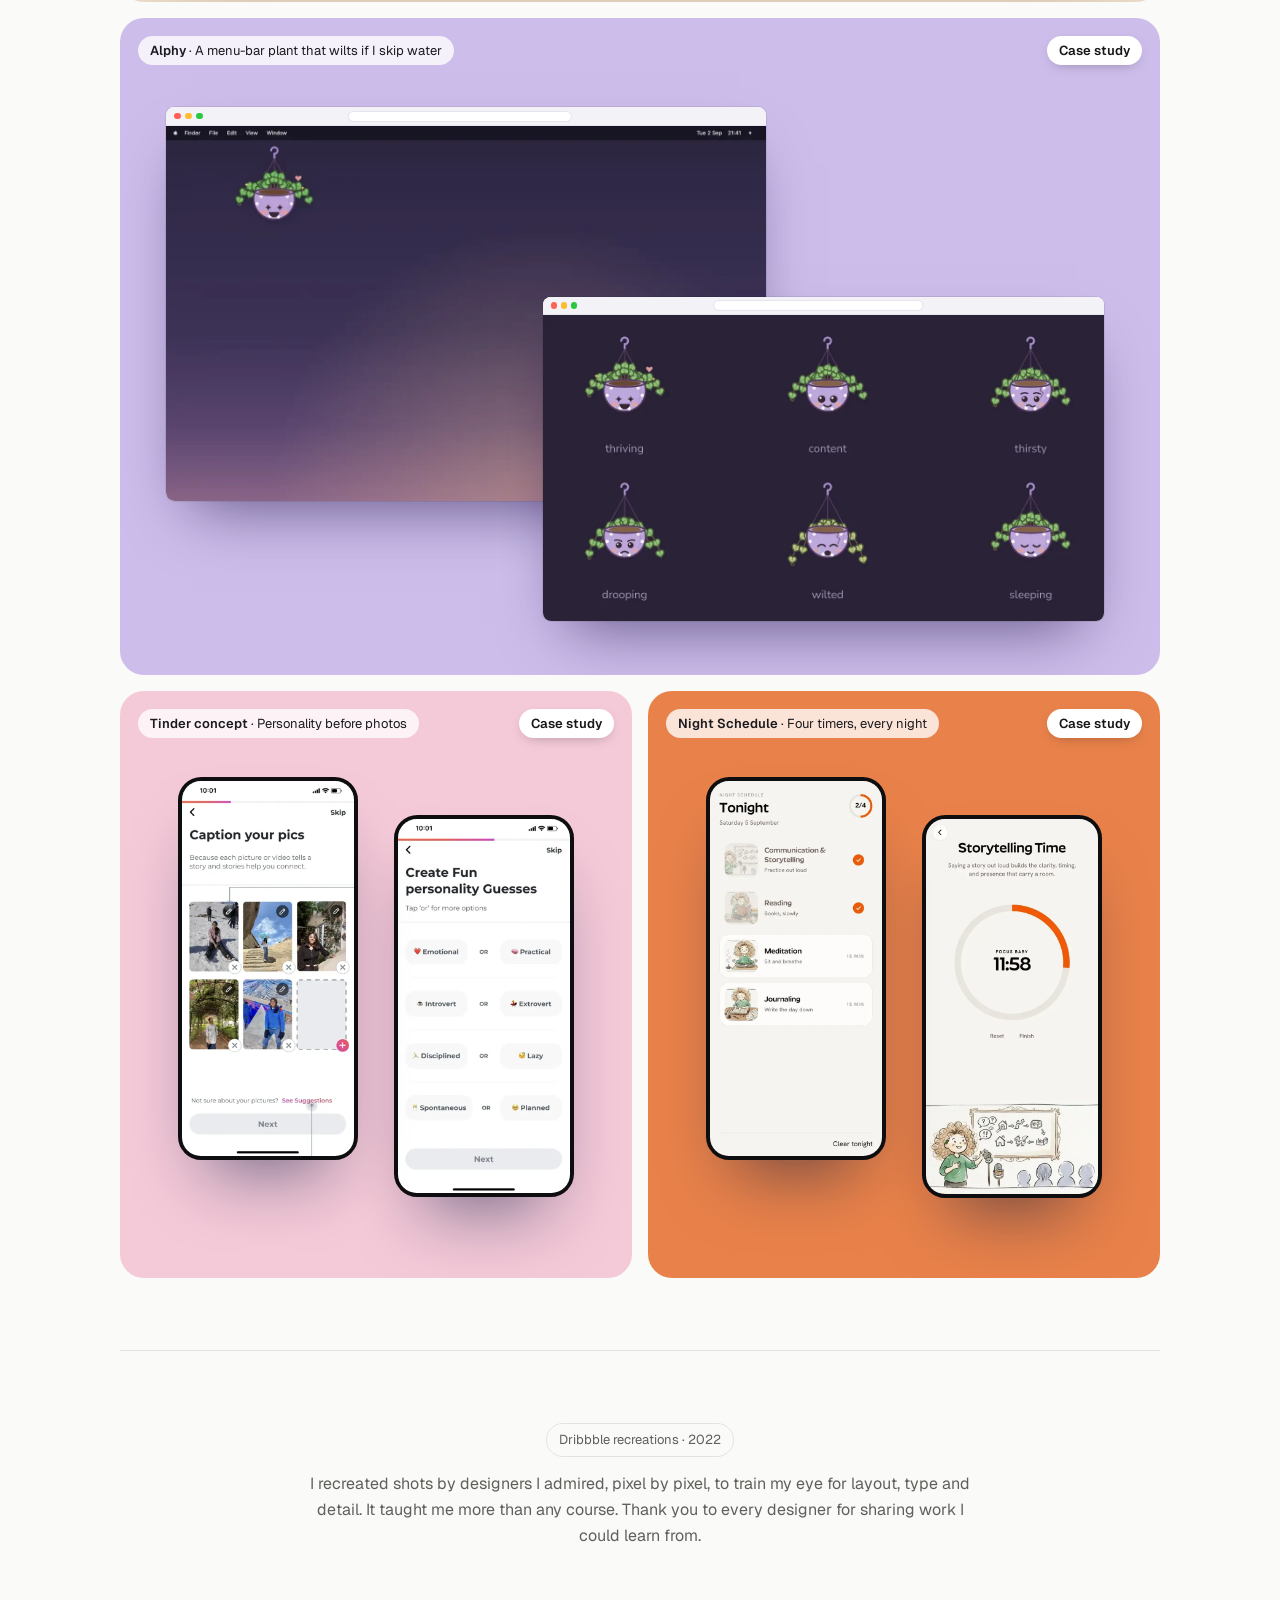
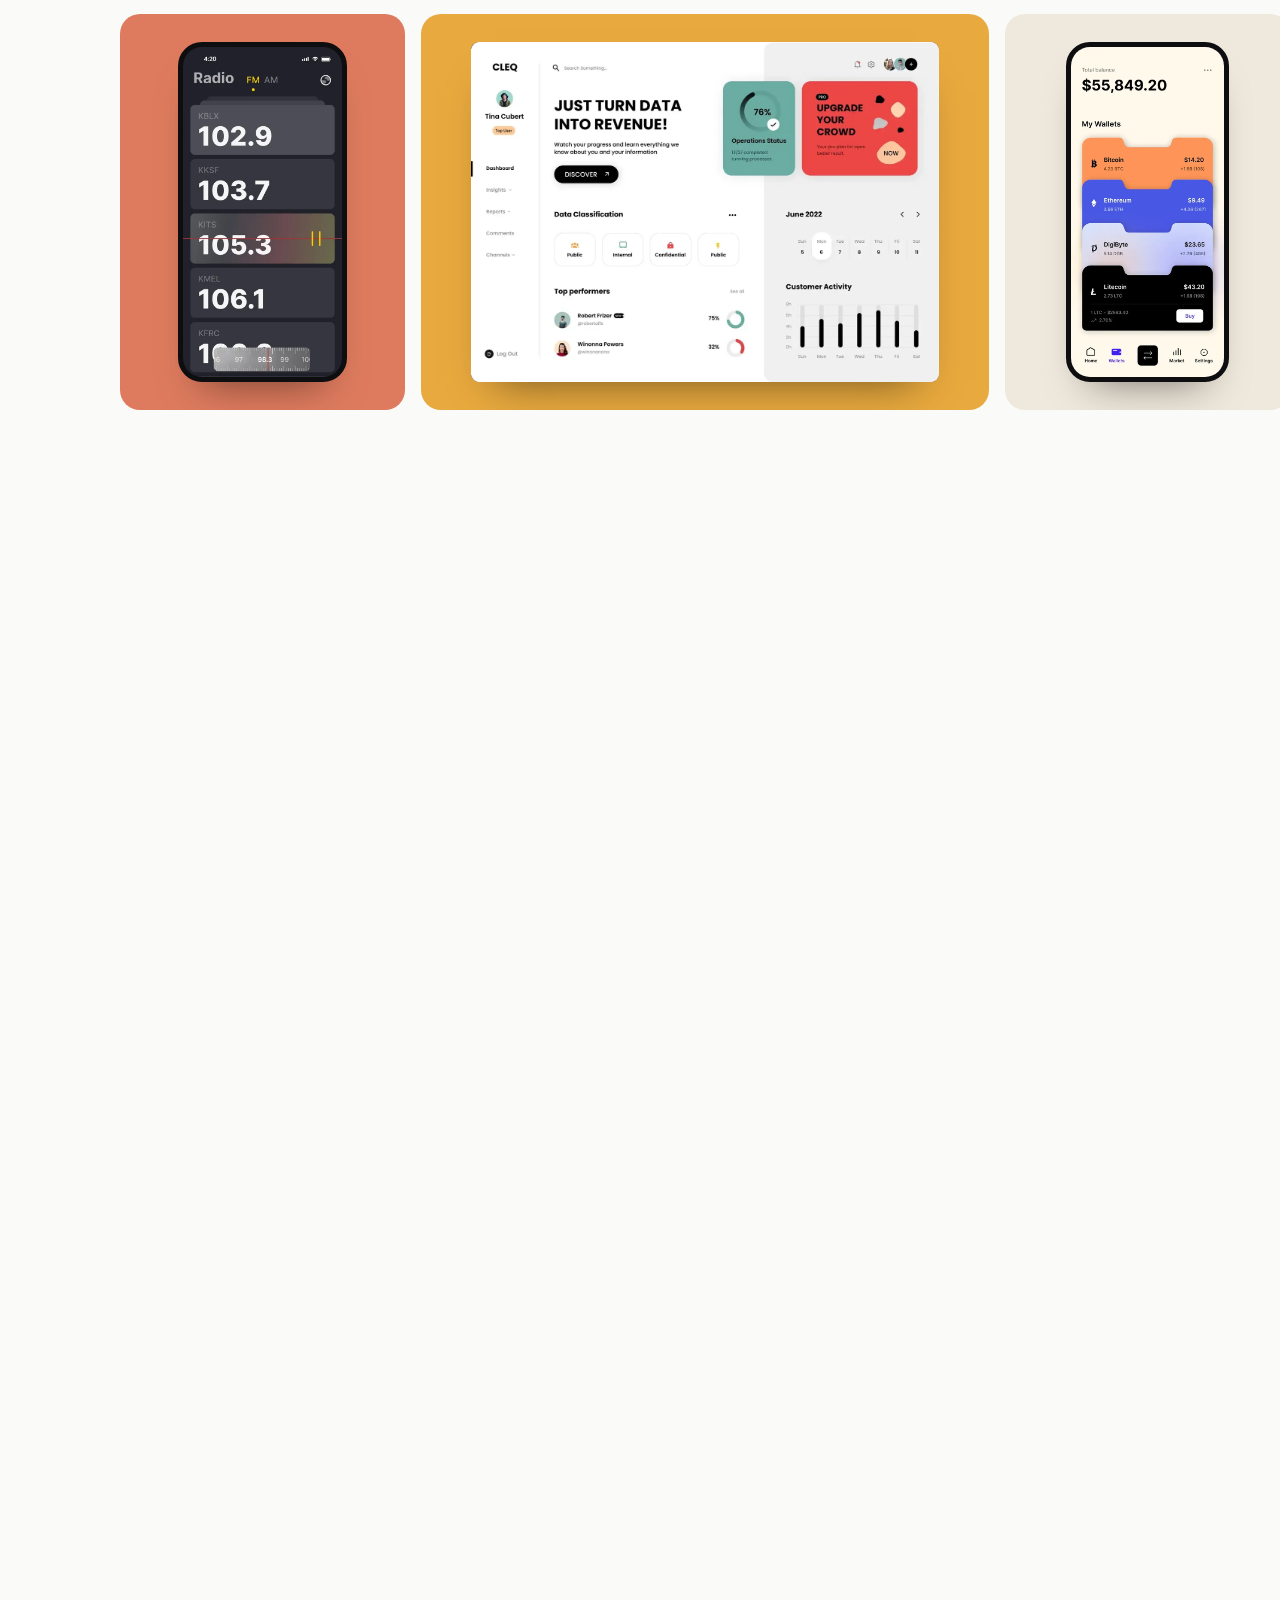
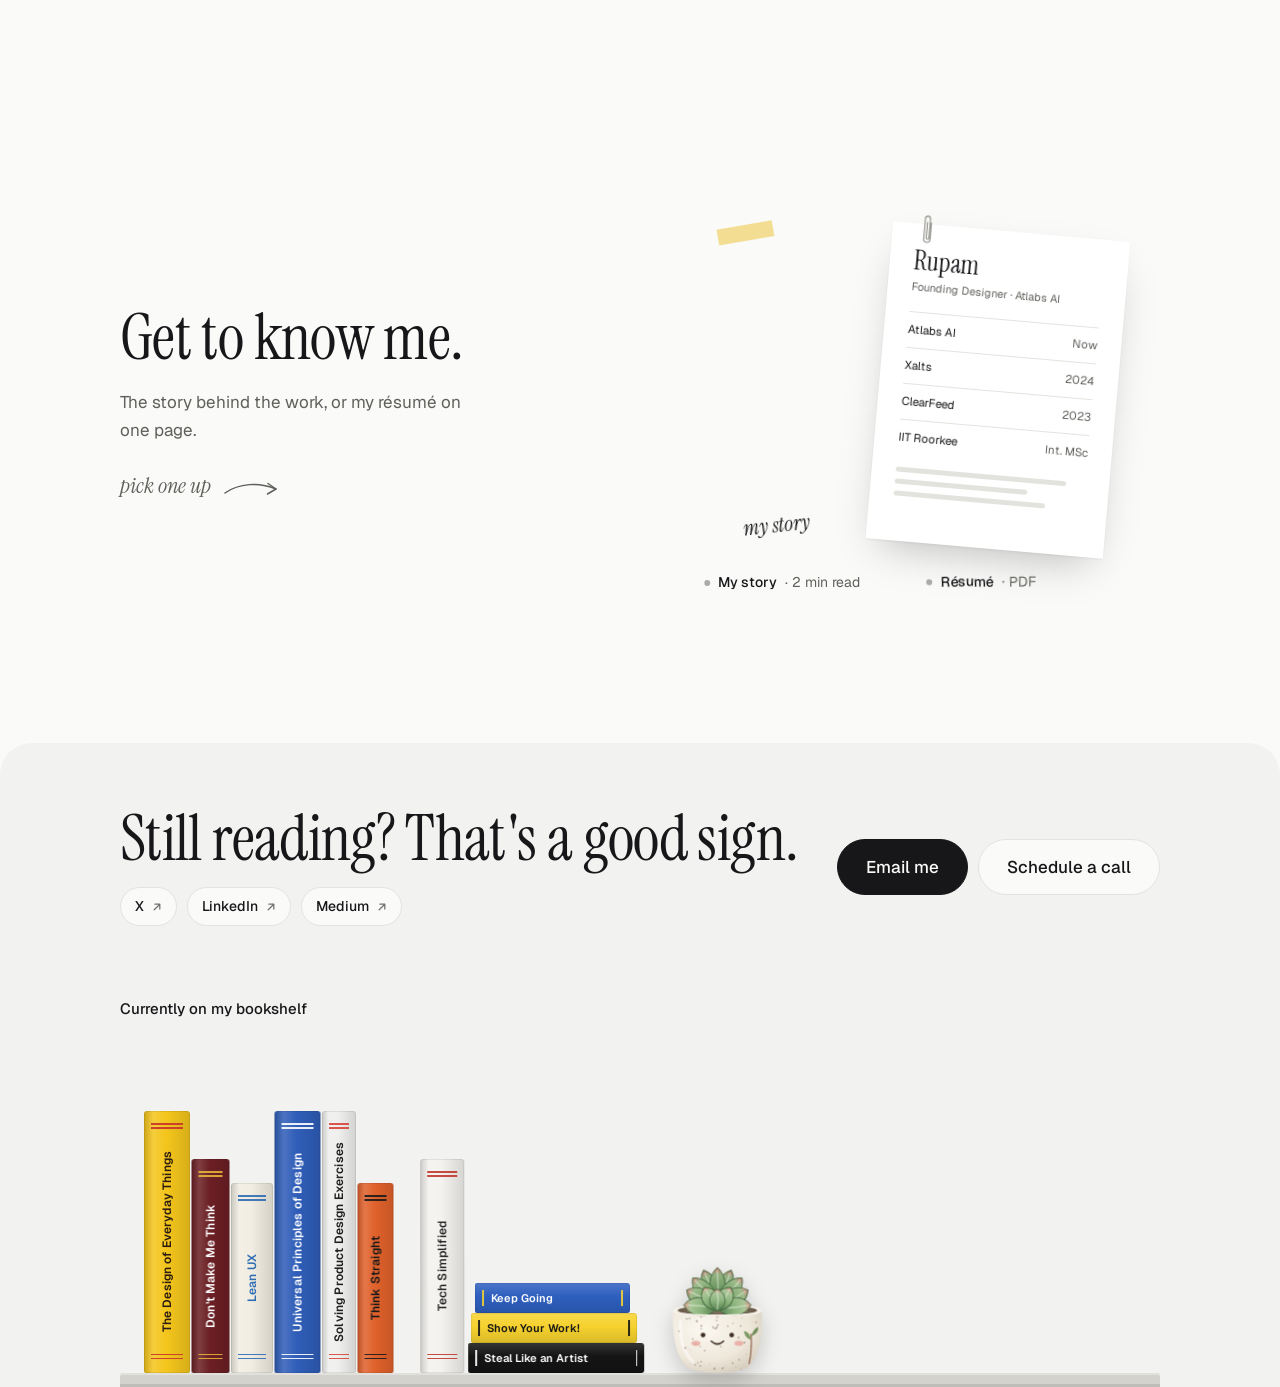
==== commit 167bfb78: "About: put "that's me" beside the circled words Co-Authored-By: Claude Opus 5.5 <noreply@anthropic.c" ====
--- a/about/index.html
+++ b/about/index.html
@@ -59,7 +59,7 @@
   <figure class="ab-portrait"><button class="zoom" type="button" data-zoom="abPortrait" aria-label="Enlarge Rupam in front of a doodle wall"><img loading="lazy" decoding="async" src="/m/ac0e9aef0b19.webp" width="579" height="700" alt=""></button><figcaption>Hi, that's me</figcaption></figure></div>
 </section>
 <section class="ab-motto" aria-label="How I work">
-  <blockquote><p class="q">“Be the person who can <span class="ring">figure it out<svg viewBox="0 0 220 70" preserveAspectRatio="none" aria-hidden="true"><path d="M14 38C8 16 70 6 128 8s86 12 84 30-58 26-116 25S10 52 18 30c6-14 40-22 70-22"></path></svg><span class="note" aria-hidden="true"><svg viewBox="0 0 80 60"><path d="M58 50C46 48 30 42 22 30S14 12 12 6"></path><path d="M5 14 12 5l8 8"></path></svg><span>that's me</span></span></span>.”</p>
+  <blockquote><p class="q">“Be the person who can <span class="ring">figure it out<svg viewBox="0 0 220 70" preserveAspectRatio="none" aria-hidden="true"><path d="M14 38C8 16 70 6 128 8s86 12 84 30-58 26-116 25S10 52 18 30c6-14 40-22 70-22"></path></svg><span class="note" aria-hidden="true"><svg viewBox="0 0 80 60"><path d="M76 46C58 48 34 46 12 32"></path><path d="M10 43 10 31 22 28"></path></svg><span>that's me</span></span></span>.”</p>
 </blockquote>
   <p class="me strength"><b>My biggest strength:</b> carrying the vision, executing fast, and taking the team ahead together.</p>
   <p class="me">Hand me a problem with no playbook and I'll dig in, ask the questions that matter, and get it done. It's the part of the job I enjoy most.</p>
--- a/assets/app.css
+++ b/assets/app.css
@@ -3313,3 +3313,18 @@
  .vt-goal p{font-size:21px!important}
  .ci-saw2 .row{flex-direction:column;gap:4px}
 }
+
+/* X cards in dark mode (X's own dark "Lights out" colours) */
+:root[data-theme="dark"] .xpost{background:#16181C;color:#E7E9EA;border-color:#2F3336}
+:root[data-theme="dark"] .xhandle,:root[data-theme="dark"] .xfoot{color:#71767B}
+:root[data-theme="dark"] .xlogo path{fill:#E7E9EA}
+:root[data-theme="dark"] .xmedia{border-color:#2F3336}
+:root[data-theme="dark"] .xlink{background:#1E2124;border-color:#2F3336}
+:root[data-theme="dark"] .xlink b{color:#E7E9EA}
+:root[data-theme="dark"] .xlink span,:root[data-theme="dark"] .xlink em,:root[data-theme="dark"] .xquote span{color:#71767B}
+:root[data-theme="dark"] .xquote{border-color:#2F3336;color:#E7E9EA}
+
+/* "that's me" sits to the right of the circled words, on the same line */
+.ab-motto .note{left:calc(100% + 1.5em)!important;top:-4%!important;transform:rotate(-4deg)!important;align-items:center!important}
+.ab-motto .ring .note svg{margin-bottom:0!important}
+.ab-motto .me.strength{margin-top:40px!important}
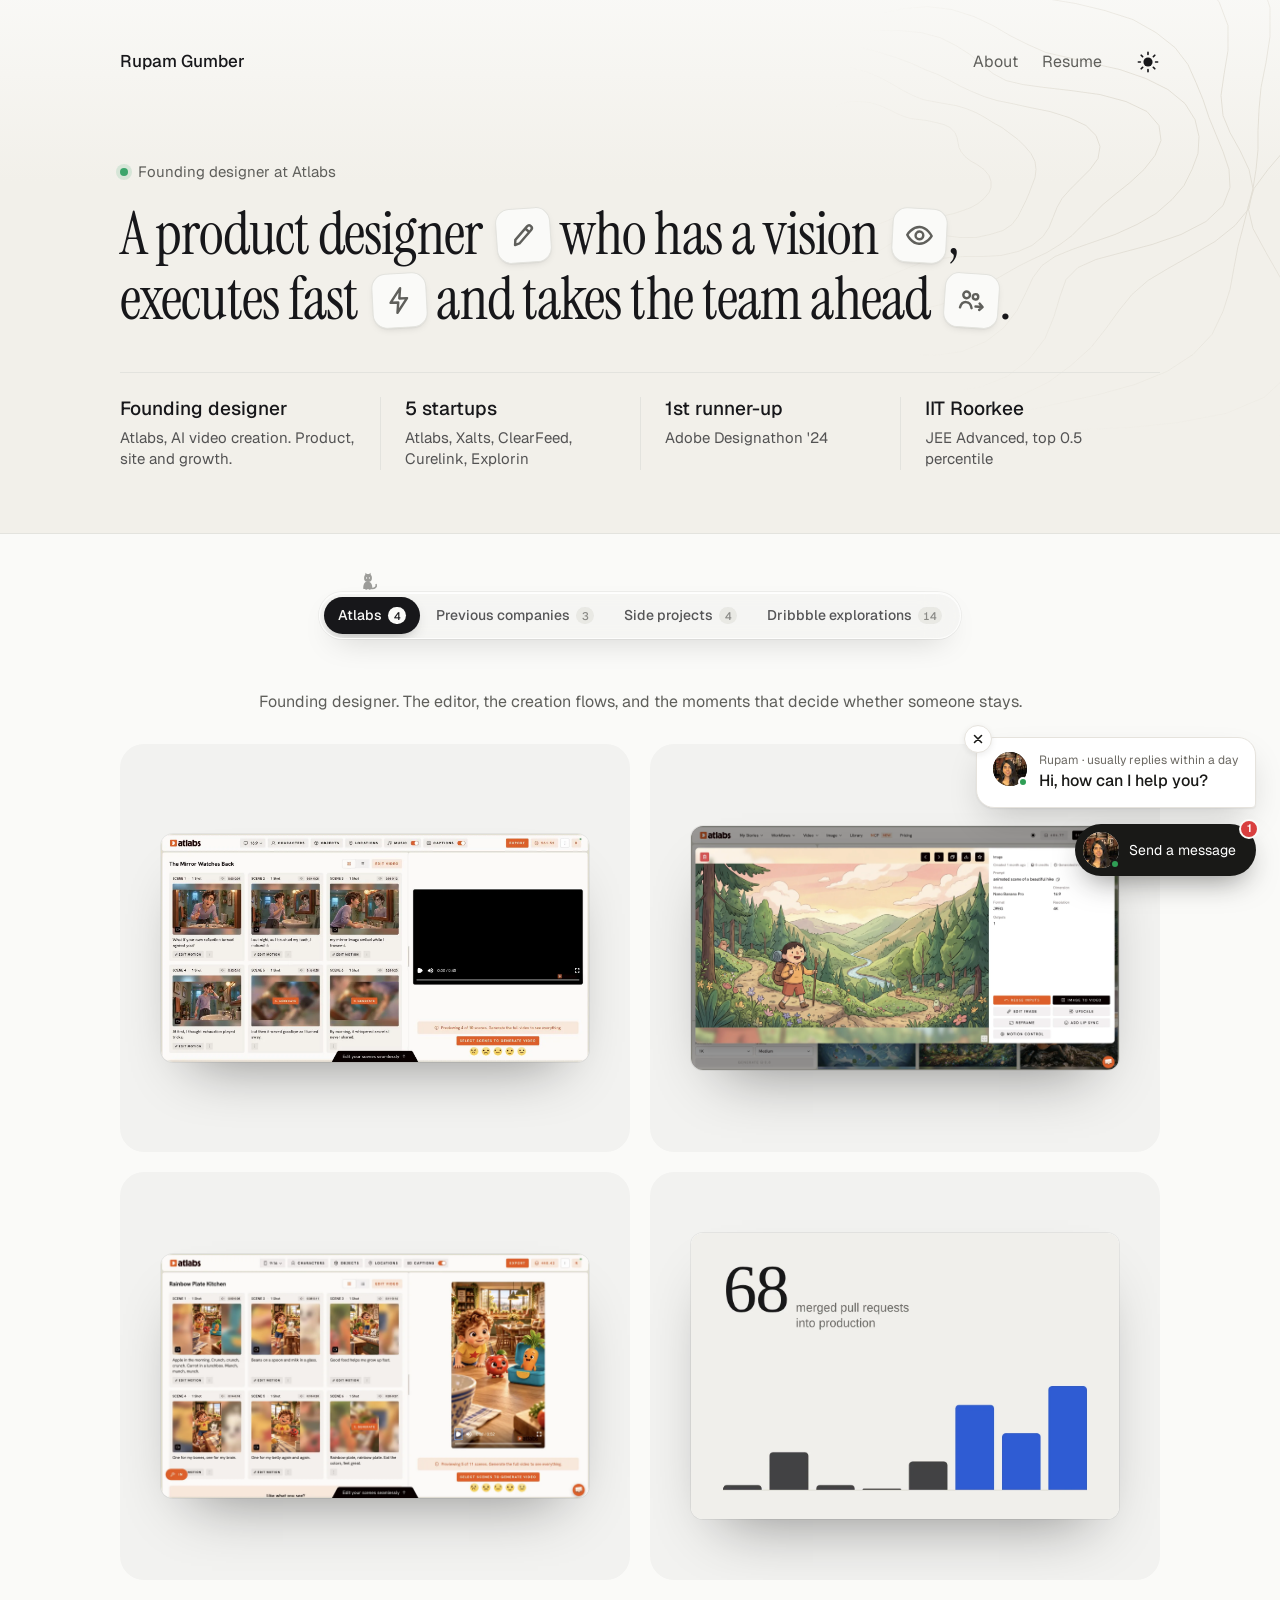
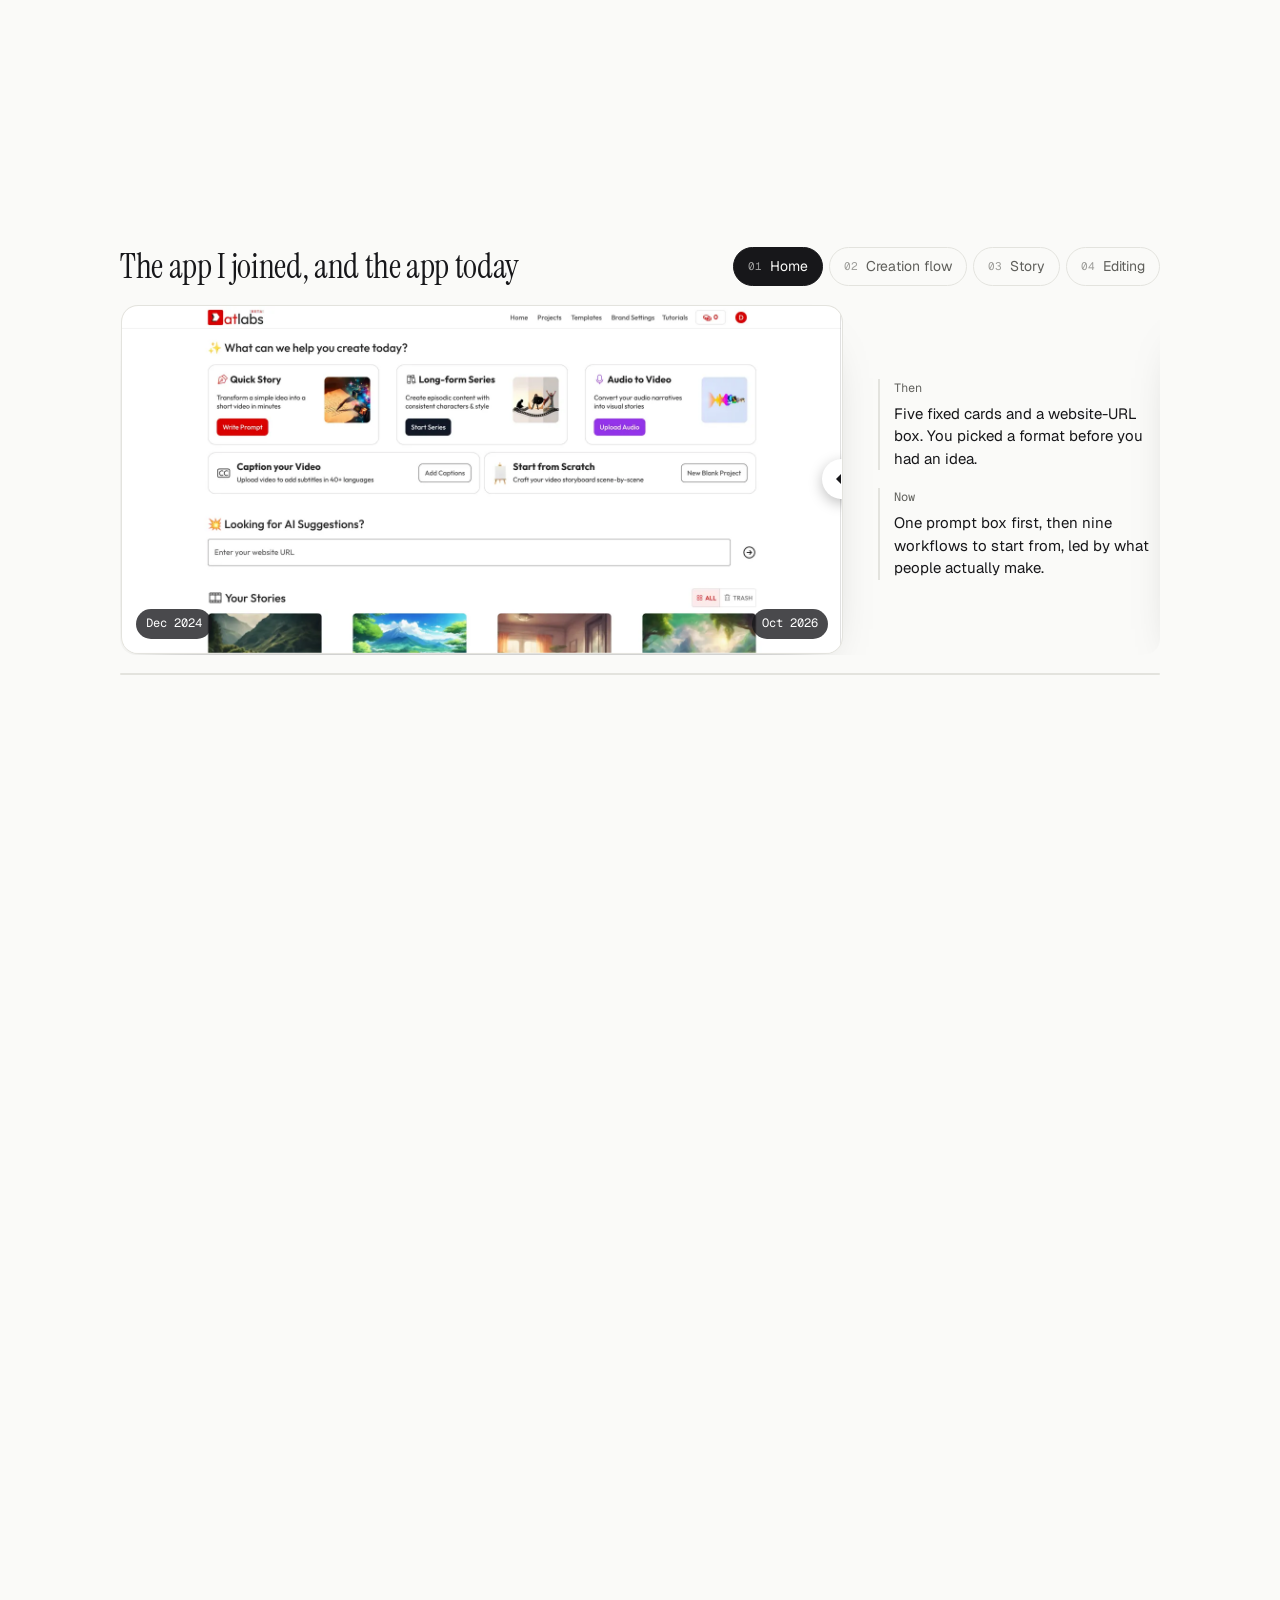
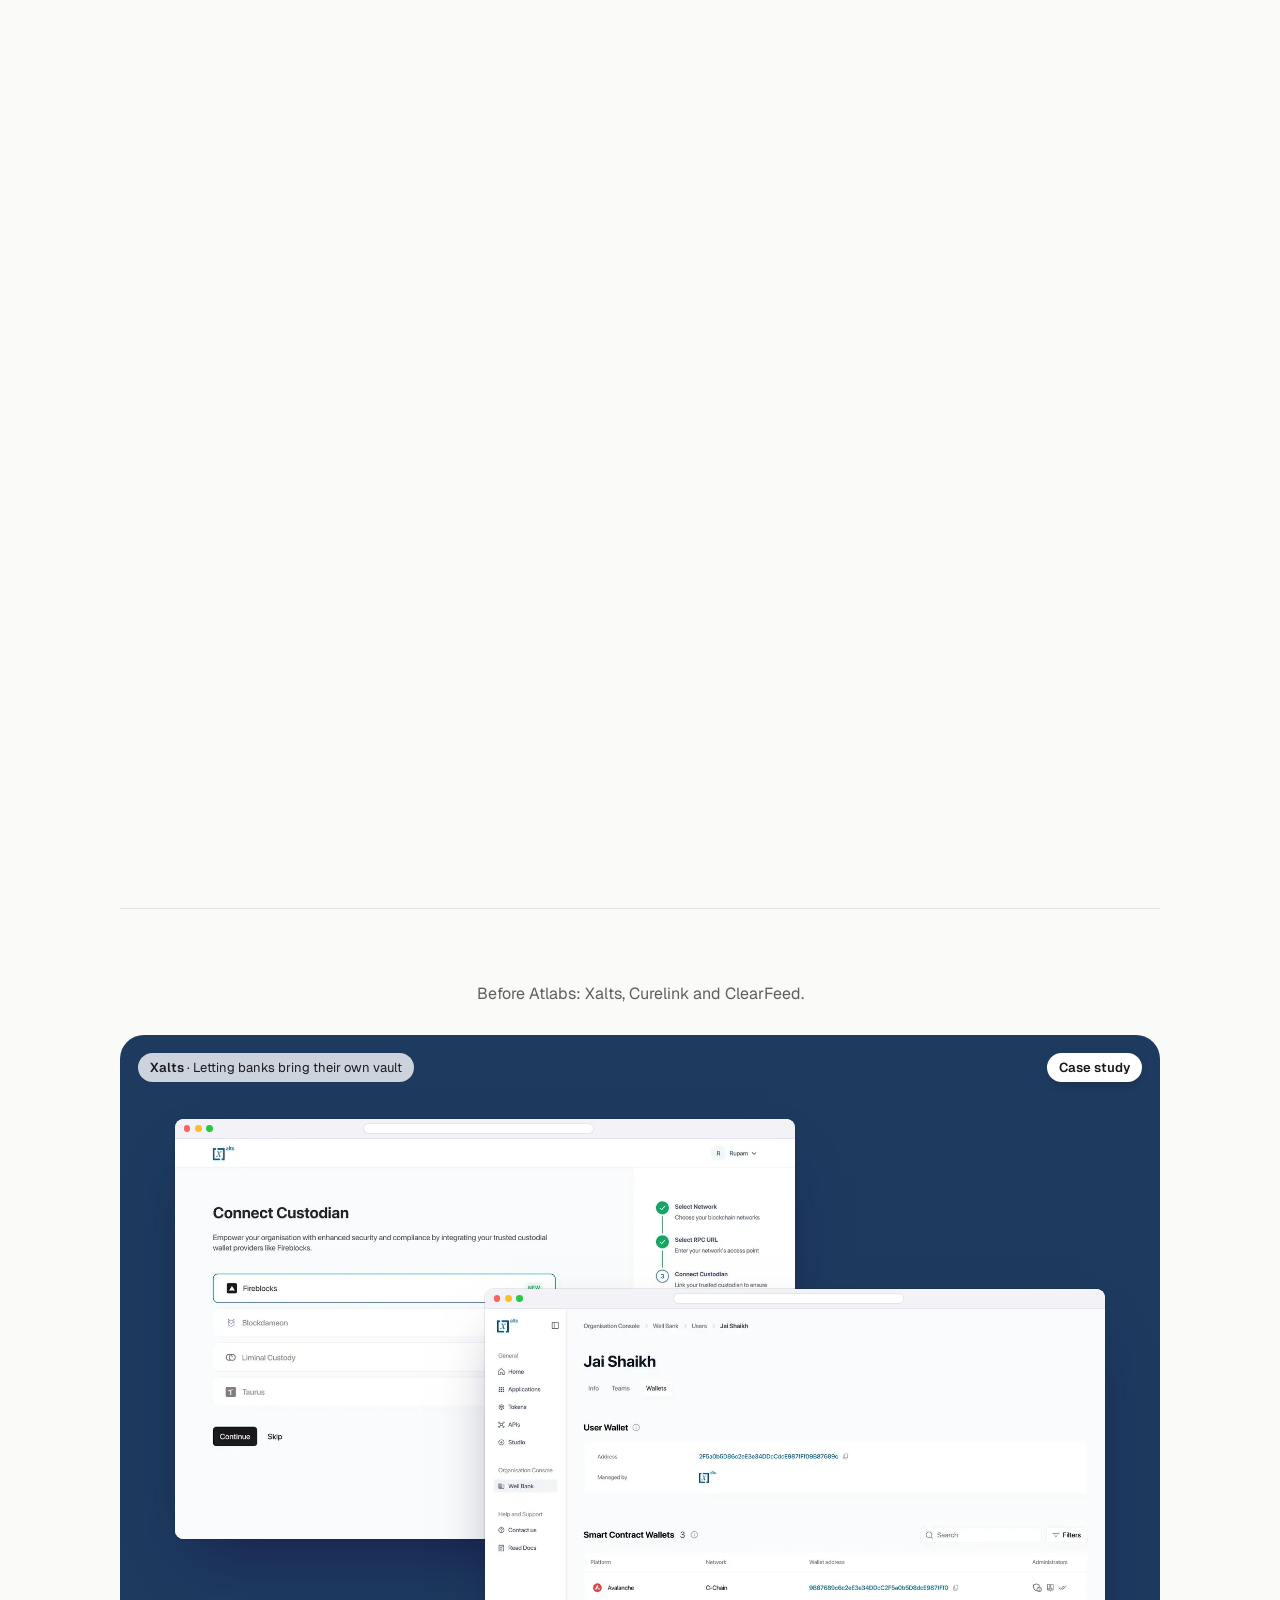
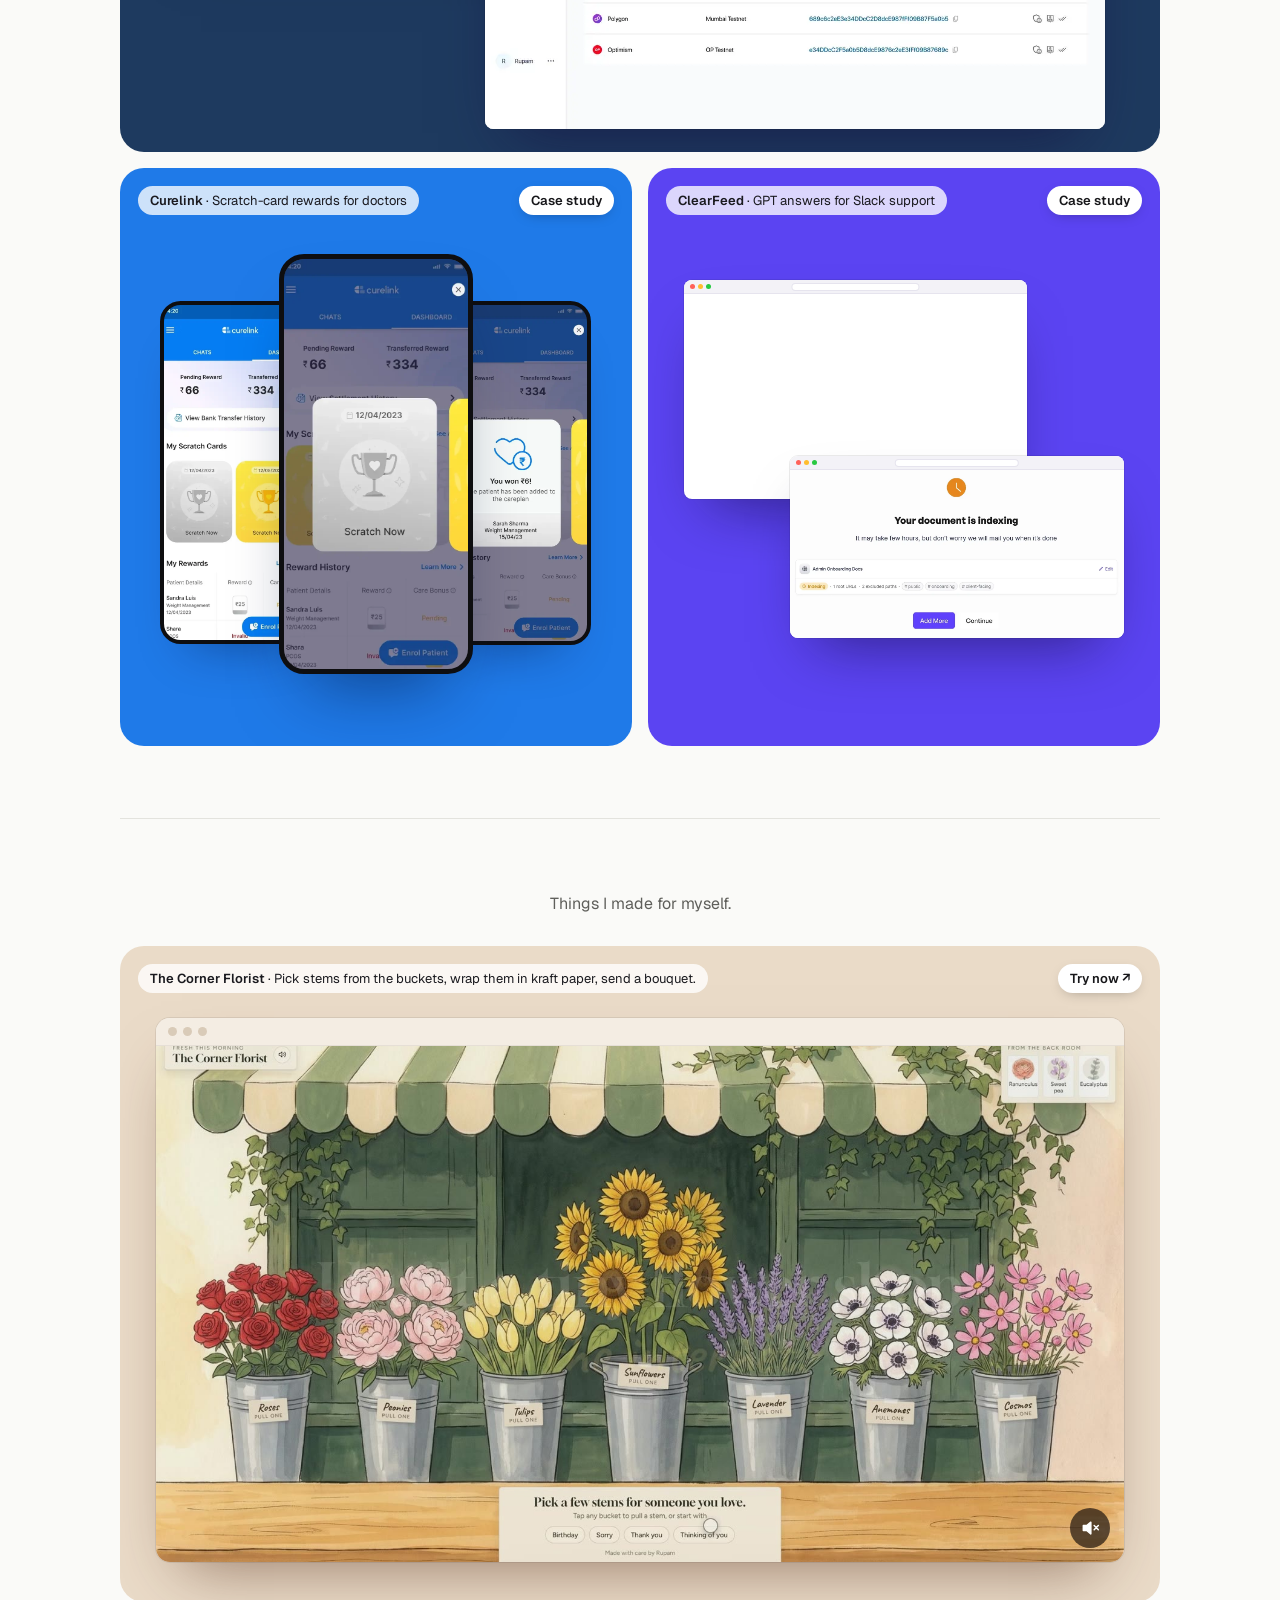
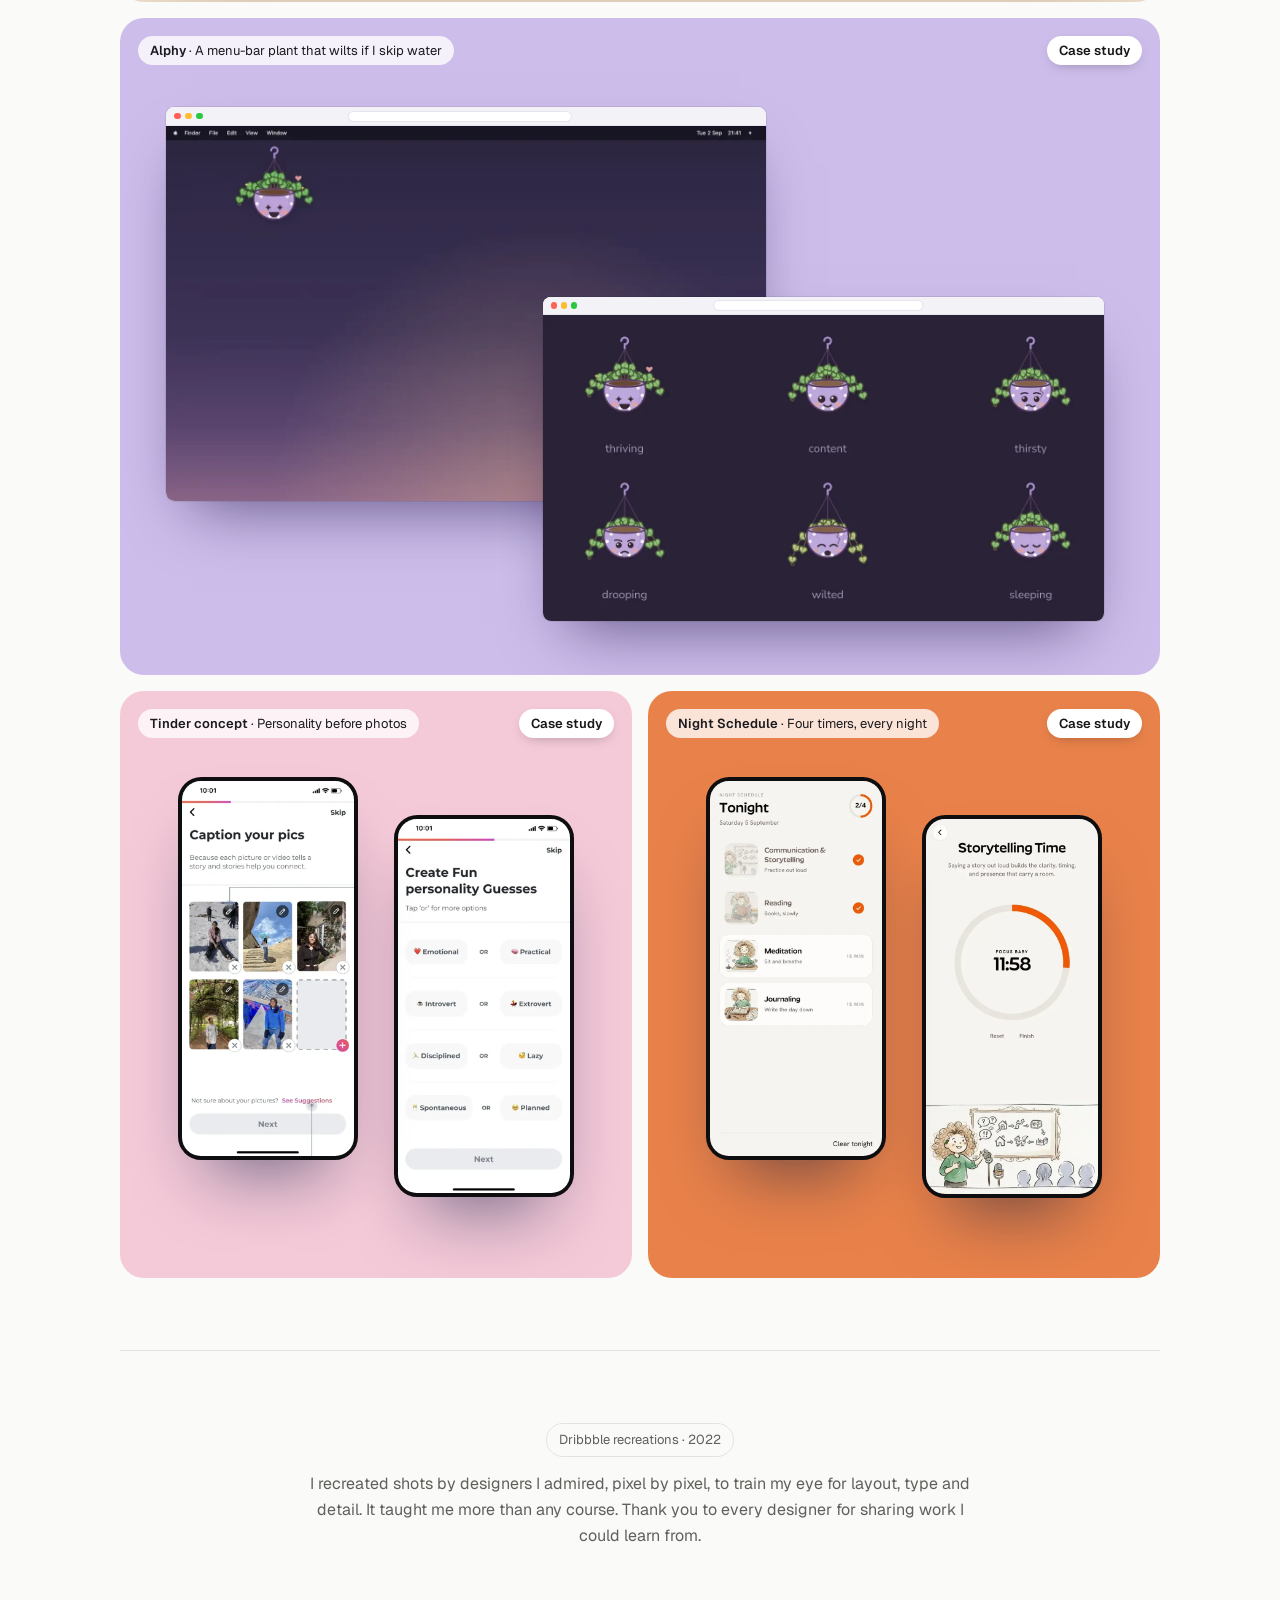
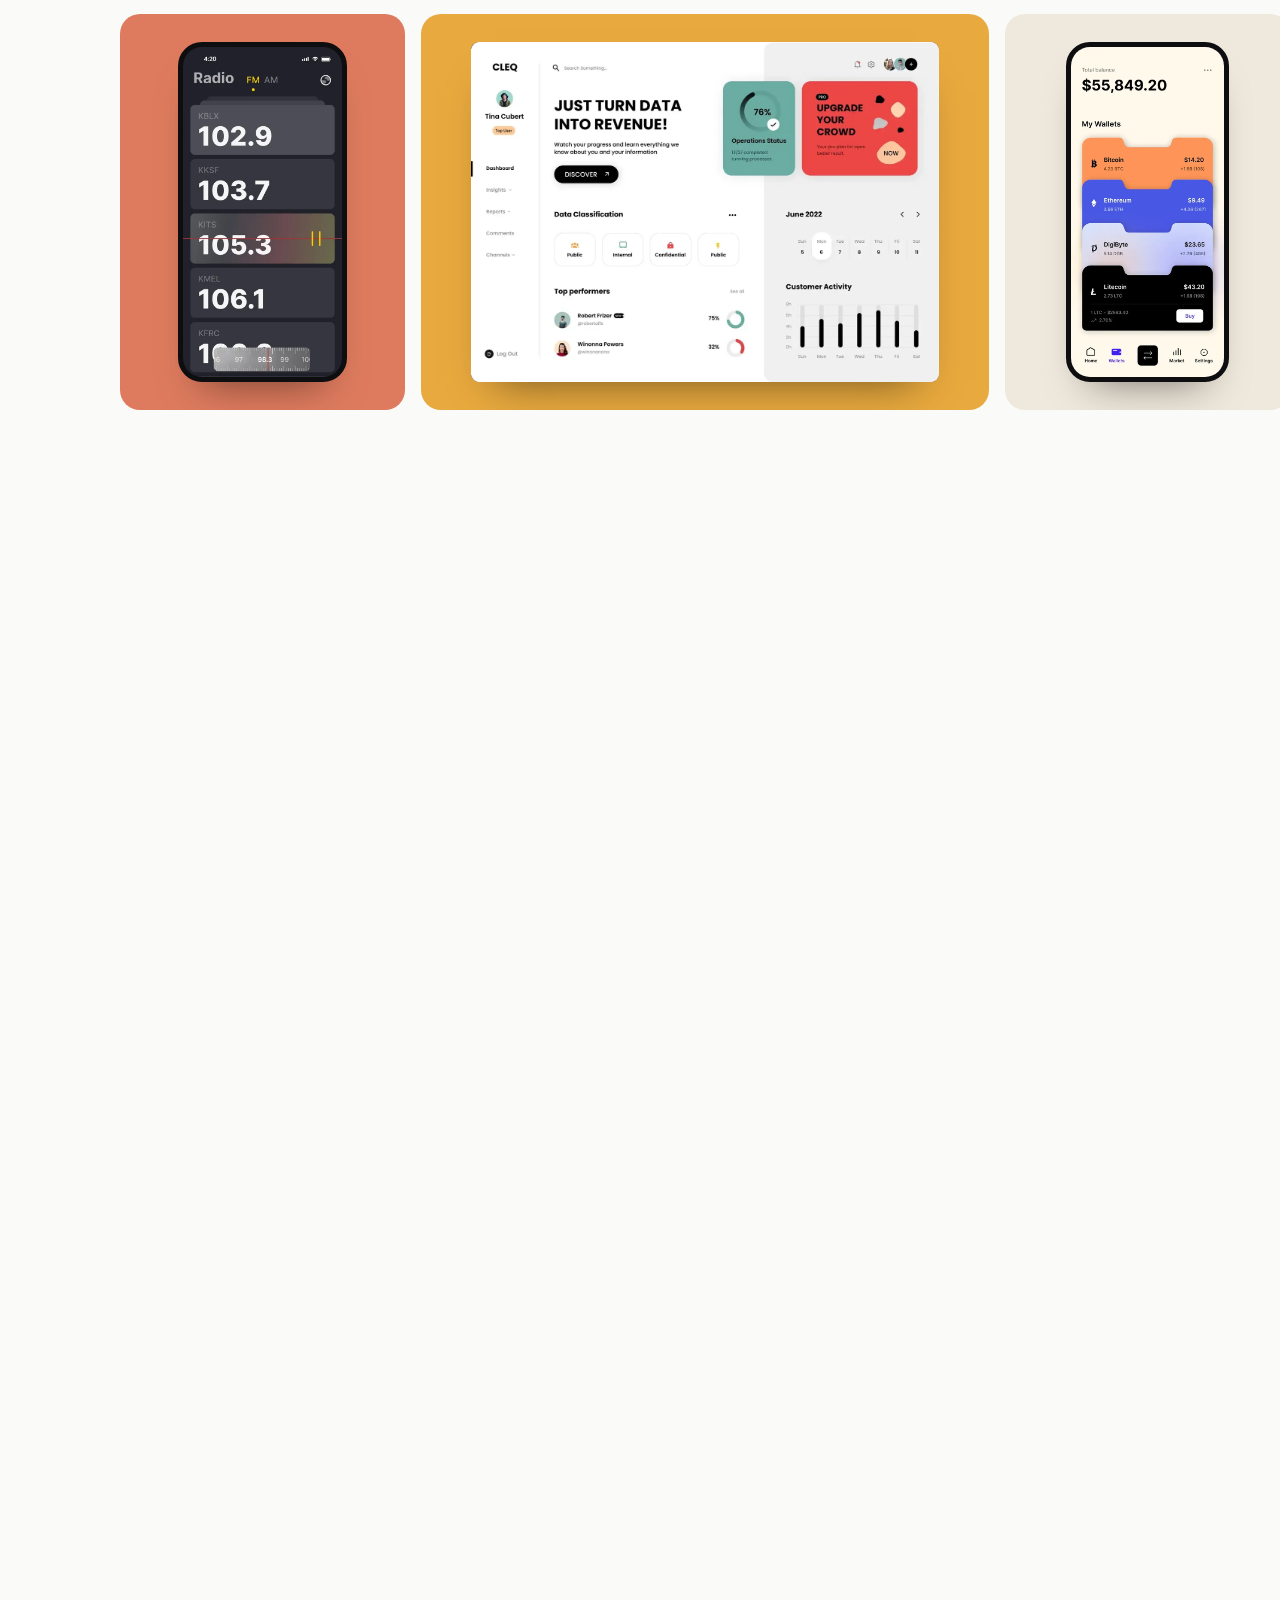
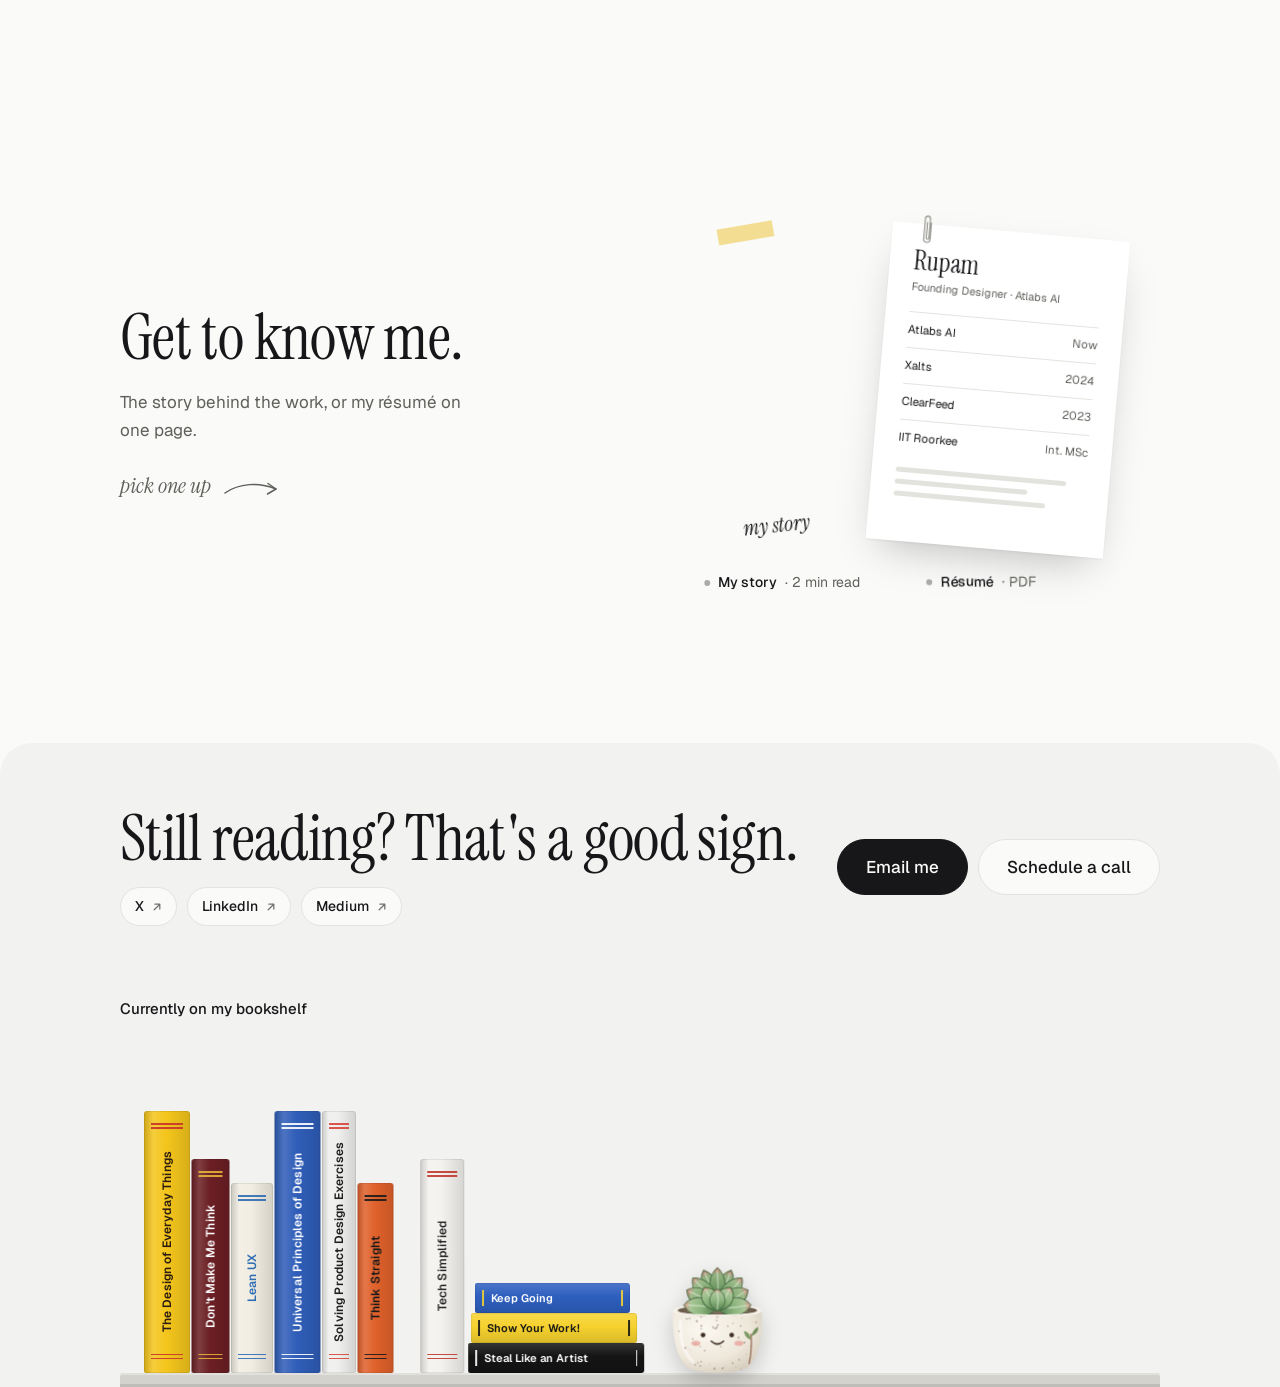
==== commit 0832db6a: "About: merge intro and motto into one section beside the photo Co-Authored-By: Claude Opus 5.5 <nore" ====
--- a/about/index.html
+++ b/about/index.html
@@ -55,14 +55,14 @@
   </header>
   <div id="app"><main>
 <section class="ph"><a class="back" href="#/">Back to home</a><h1>About</h1>
-  <div class="ab-open"><p class="ab-lead">I’m the founding designer at Atlabs, making AI video creation easy for everyone.</p>
-  <figure class="ab-portrait"><button class="zoom" type="button" data-zoom="abPortrait" aria-label="Enlarge Rupam in front of a doodle wall"><img loading="lazy" decoding="async" src="/m/ac0e9aef0b19.webp" width="579" height="700" alt=""></button><figcaption>Hi, that's me</figcaption></figure></div>
-</section>
-<section class="ab-motto" aria-label="How I work">
+  <div class="ab-open"><div class="ab-left"><p class="ab-lead">I’m the founding designer at Atlabs, making AI video creation easy for everyone.</p>
+    <div class="ab-motto drawn" aria-label="How I work">
   <blockquote><p class="q">“Be the person who can <span class="ring">figure it out<svg viewBox="0 0 220 70" preserveAspectRatio="none" aria-hidden="true"><path d="M14 38C8 16 70 6 128 8s86 12 84 30-58 26-116 25S10 52 18 30c6-14 40-22 70-22"></path></svg><span class="note" aria-hidden="true"><svg viewBox="0 0 80 60"><path d="M76 46C58 48 34 46 12 32"></path><path d="M10 43 10 31 22 28"></path></svg><span>that's me</span></span></span>.”</p>
 </blockquote>
   <p class="me strength"><b>My biggest strength:</b> carrying the vision, executing fast, and taking the team ahead together.</p>
   <p class="me">Hand me a problem with no playbook and I'll dig in, ask the questions that matter, and get it done. It's the part of the job I enjoy most.</p>
+  </div></div>
+  <figure class="ab-portrait"><button class="zoom" type="button" data-zoom="abPortrait" aria-label="Enlarge Rupam in front of a doodle wall"><img loading="lazy" decoding="async" src="/m/ac0e9aef0b19.webp" width="579" height="700" alt=""></button><figcaption>Hi, that's me</figcaption></figure></div>
 </section>
 
 <section class="sec"><h2 class="lab">Where I've worked</h2><div class="ab-list">
--- a/assets/app.css
+++ b/assets/app.css
@@ -3328,3 +3328,12 @@
 .ab-motto .note{left:calc(100% + 1.5em)!important;top:-4%!important;transform:rotate(-4deg)!important;align-items:center!important}
 .ab-motto .ring .note svg{margin-bottom:0!important}
 .ab-motto .me.strength{margin-top:40px!important}
+
+/* About: intro + motto merged into one section */
+.ab-open{align-items:start!important;grid-template-columns:minmax(0,1fr) minmax(0,220px)!important;gap:96px!important}
+.ab-left{display:flex;flex-direction:column;gap:56px;min-width:0}
+.ab-left .ab-motto{padding:0}
+.ab-left .ab-motto .q{font-size:clamp(28px,2.9vw,38px);margin:0;color:var(--ink)}
+.ab-left .ab-motto .me.strength{margin-top:28px!important}
+.ab-open .ab-portrait{position:sticky;top:96px;margin-top:8px}
+@media (max-width:820px){.ab-open{grid-template-columns:1fr!important;gap:40px!important}.ab-open .ab-portrait{position:static}.ab-left{gap:40px}}
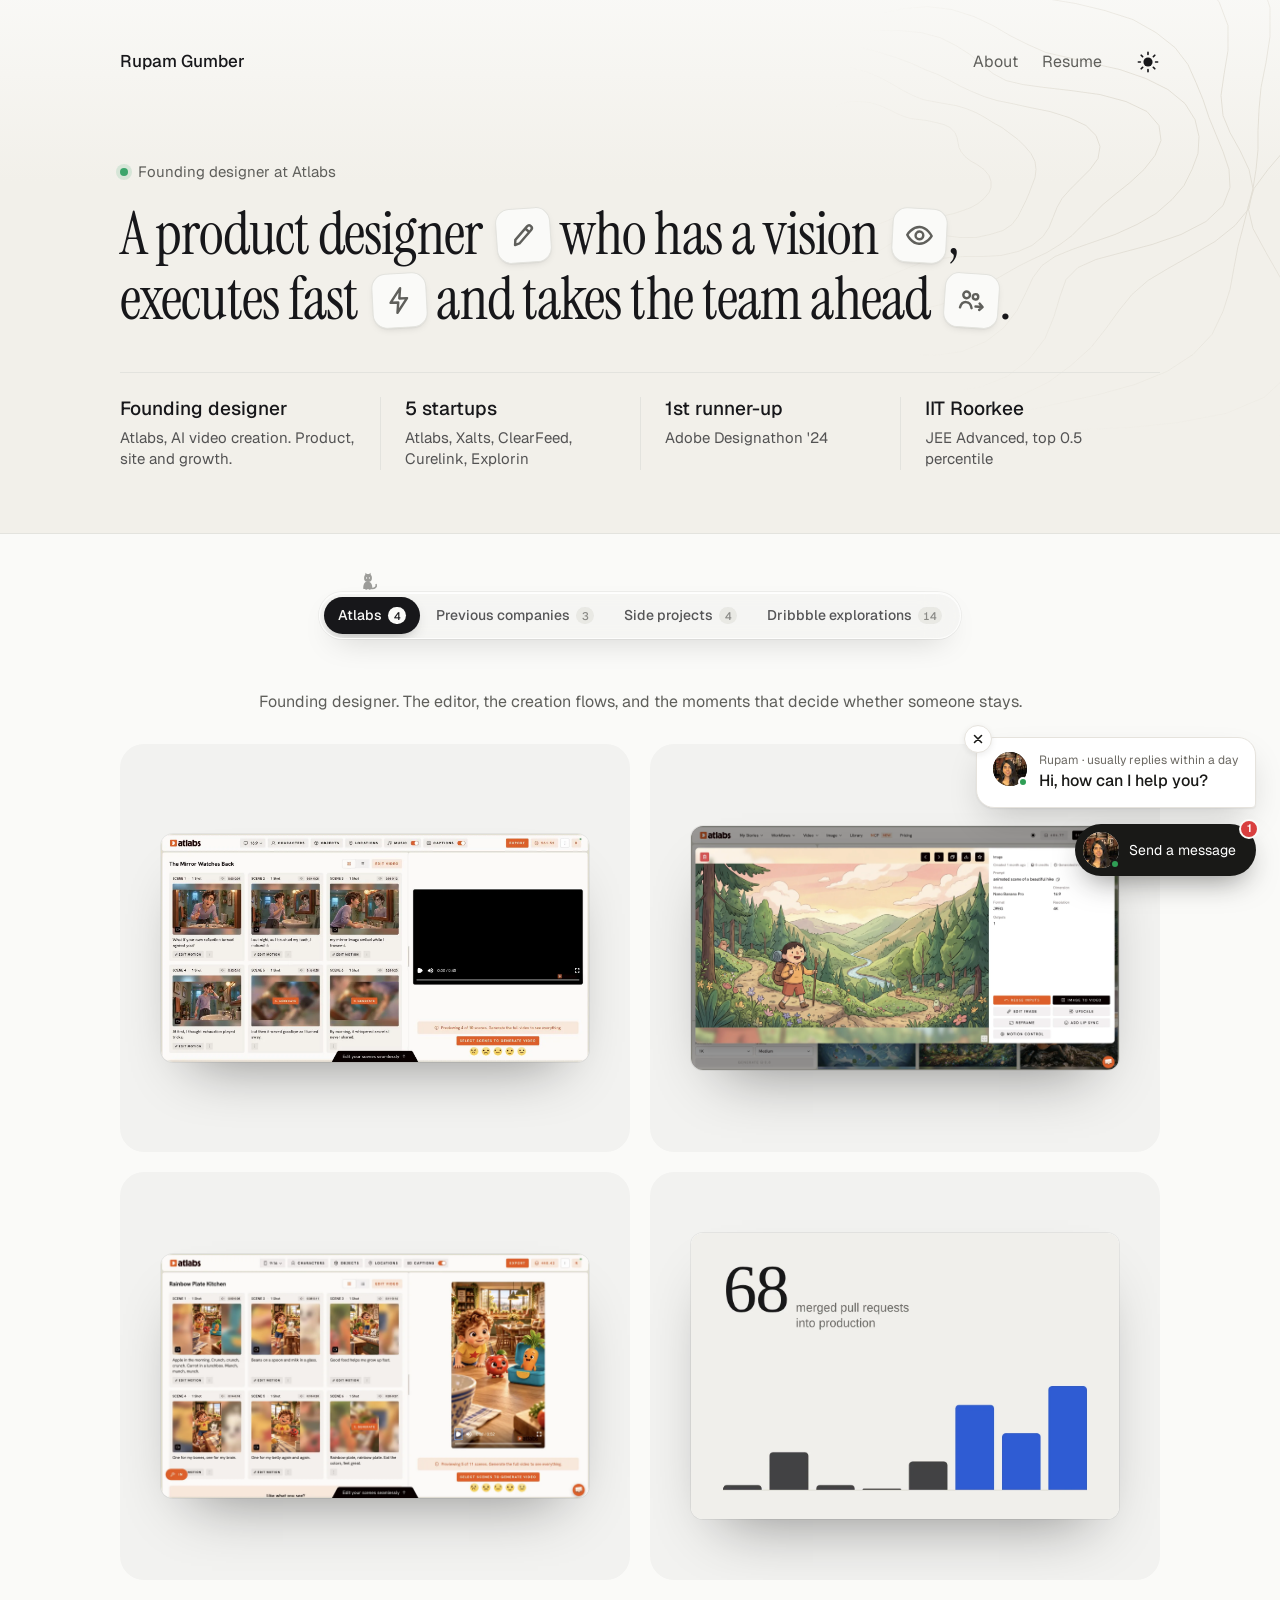
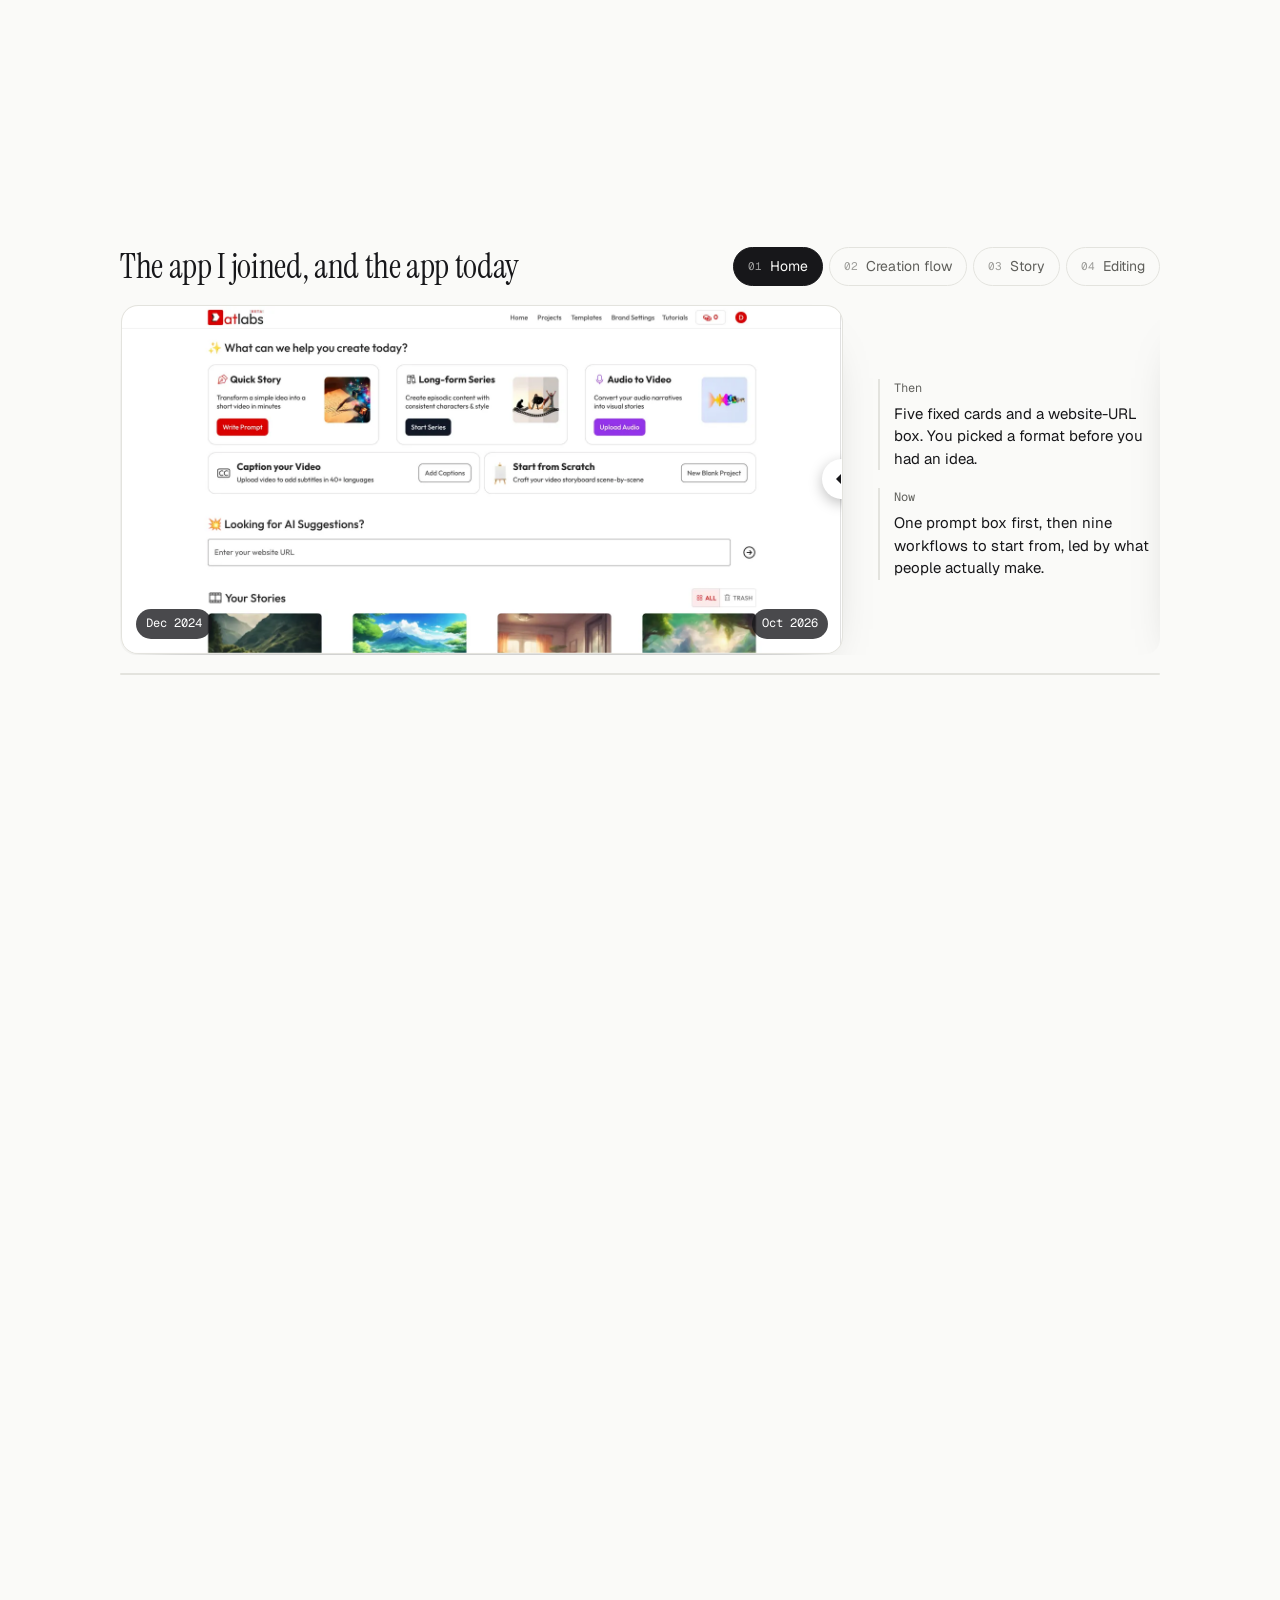
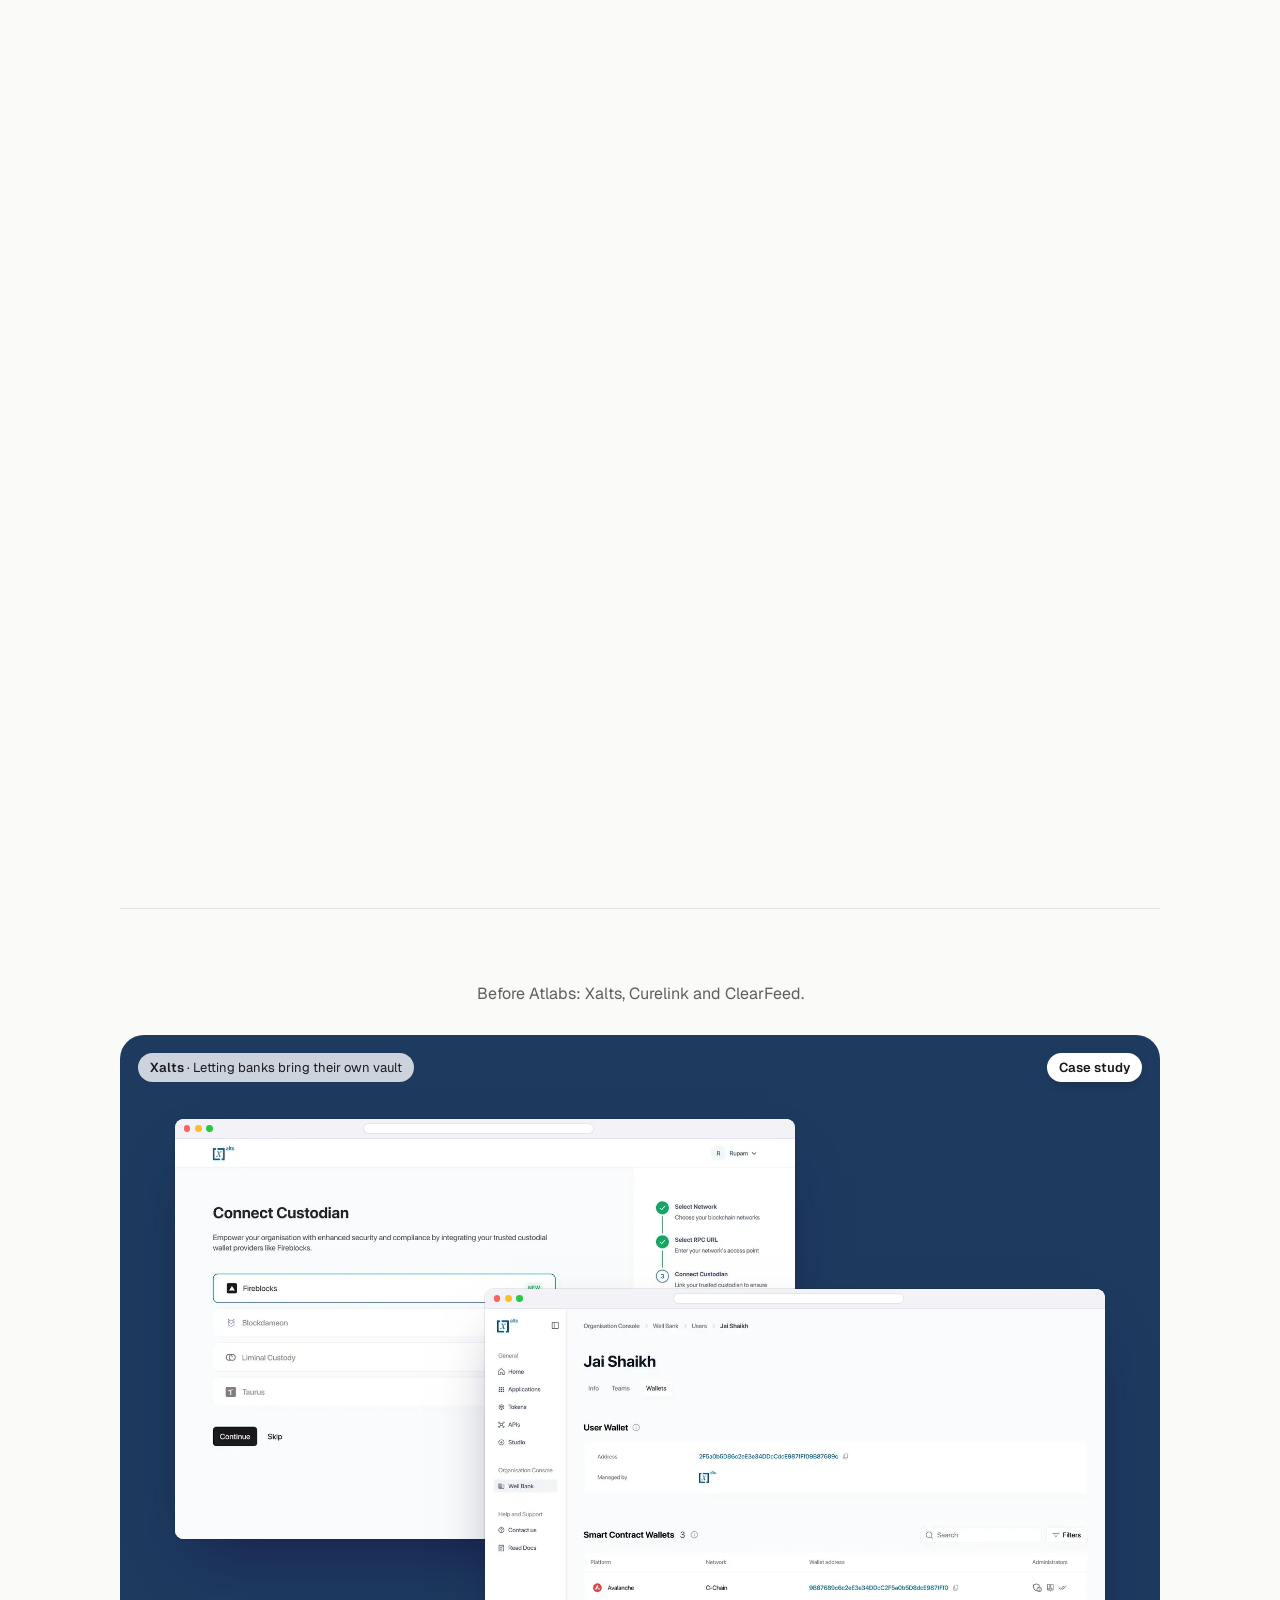
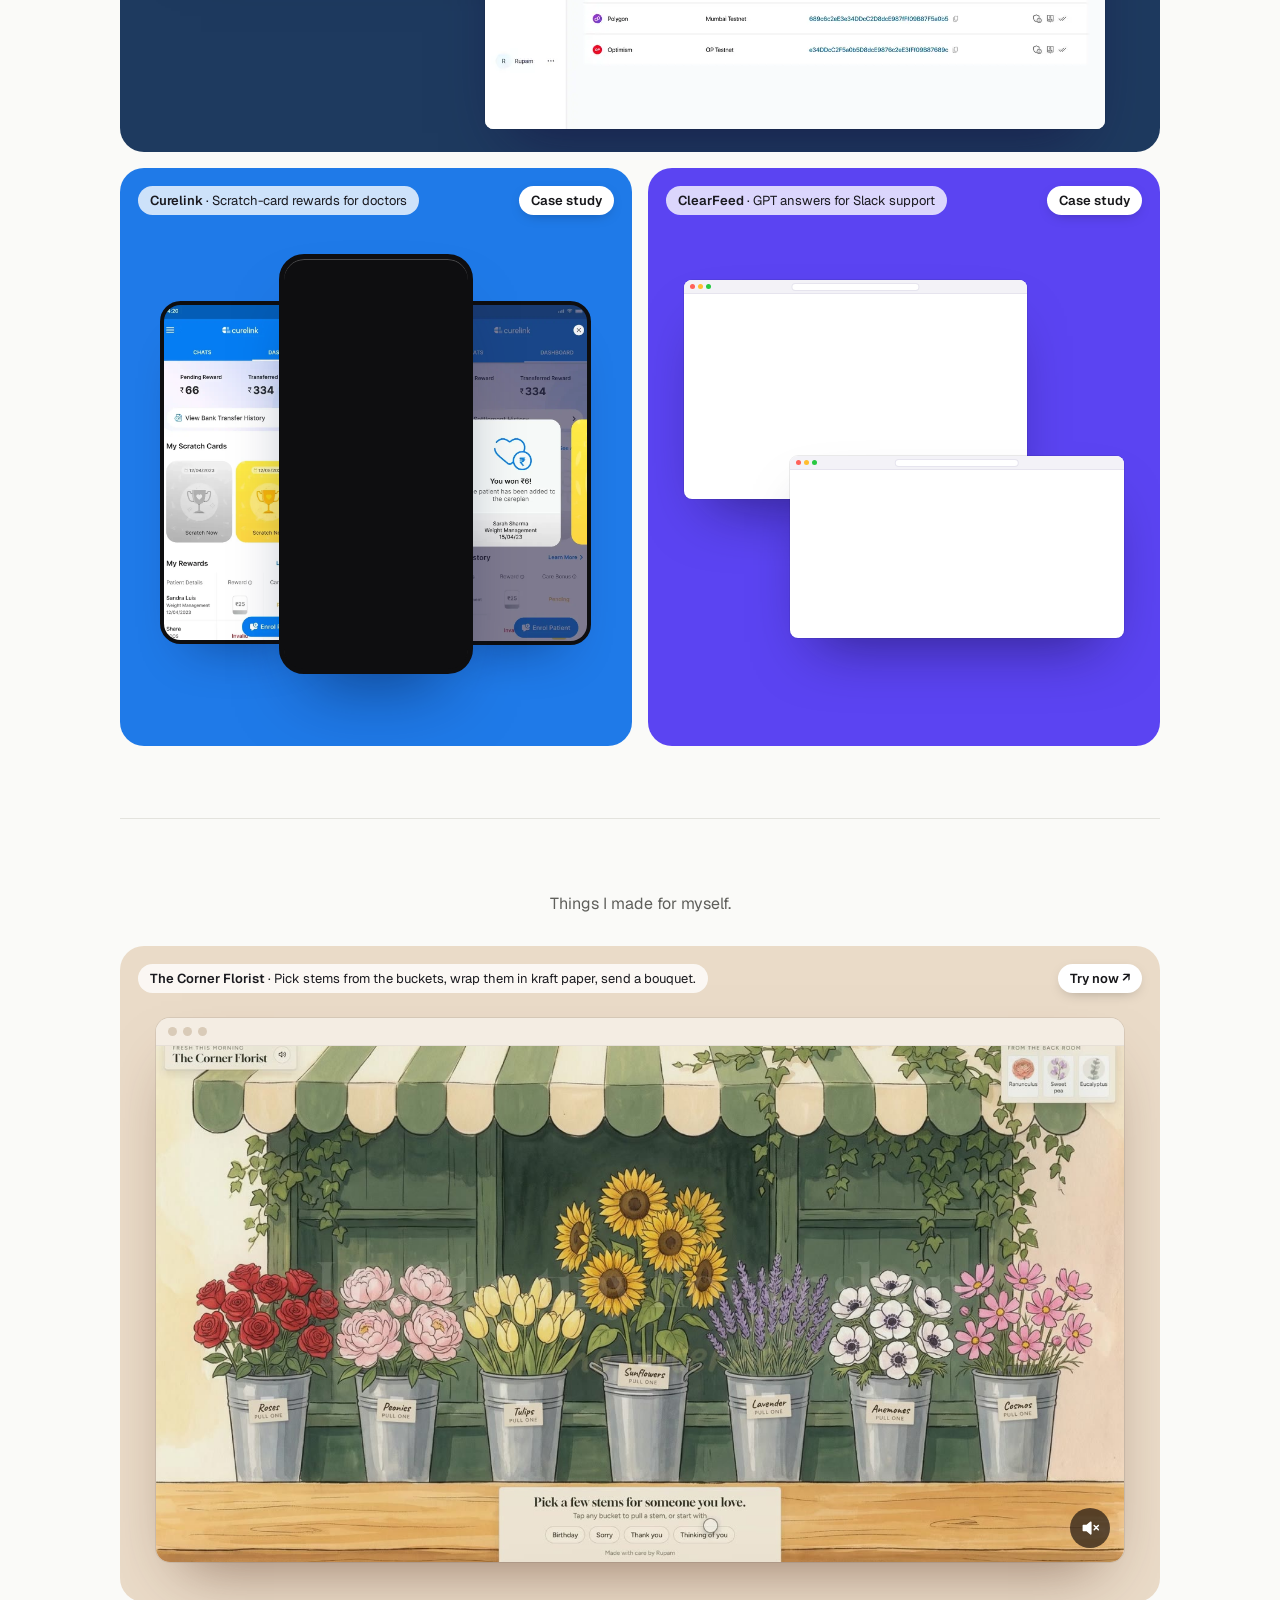
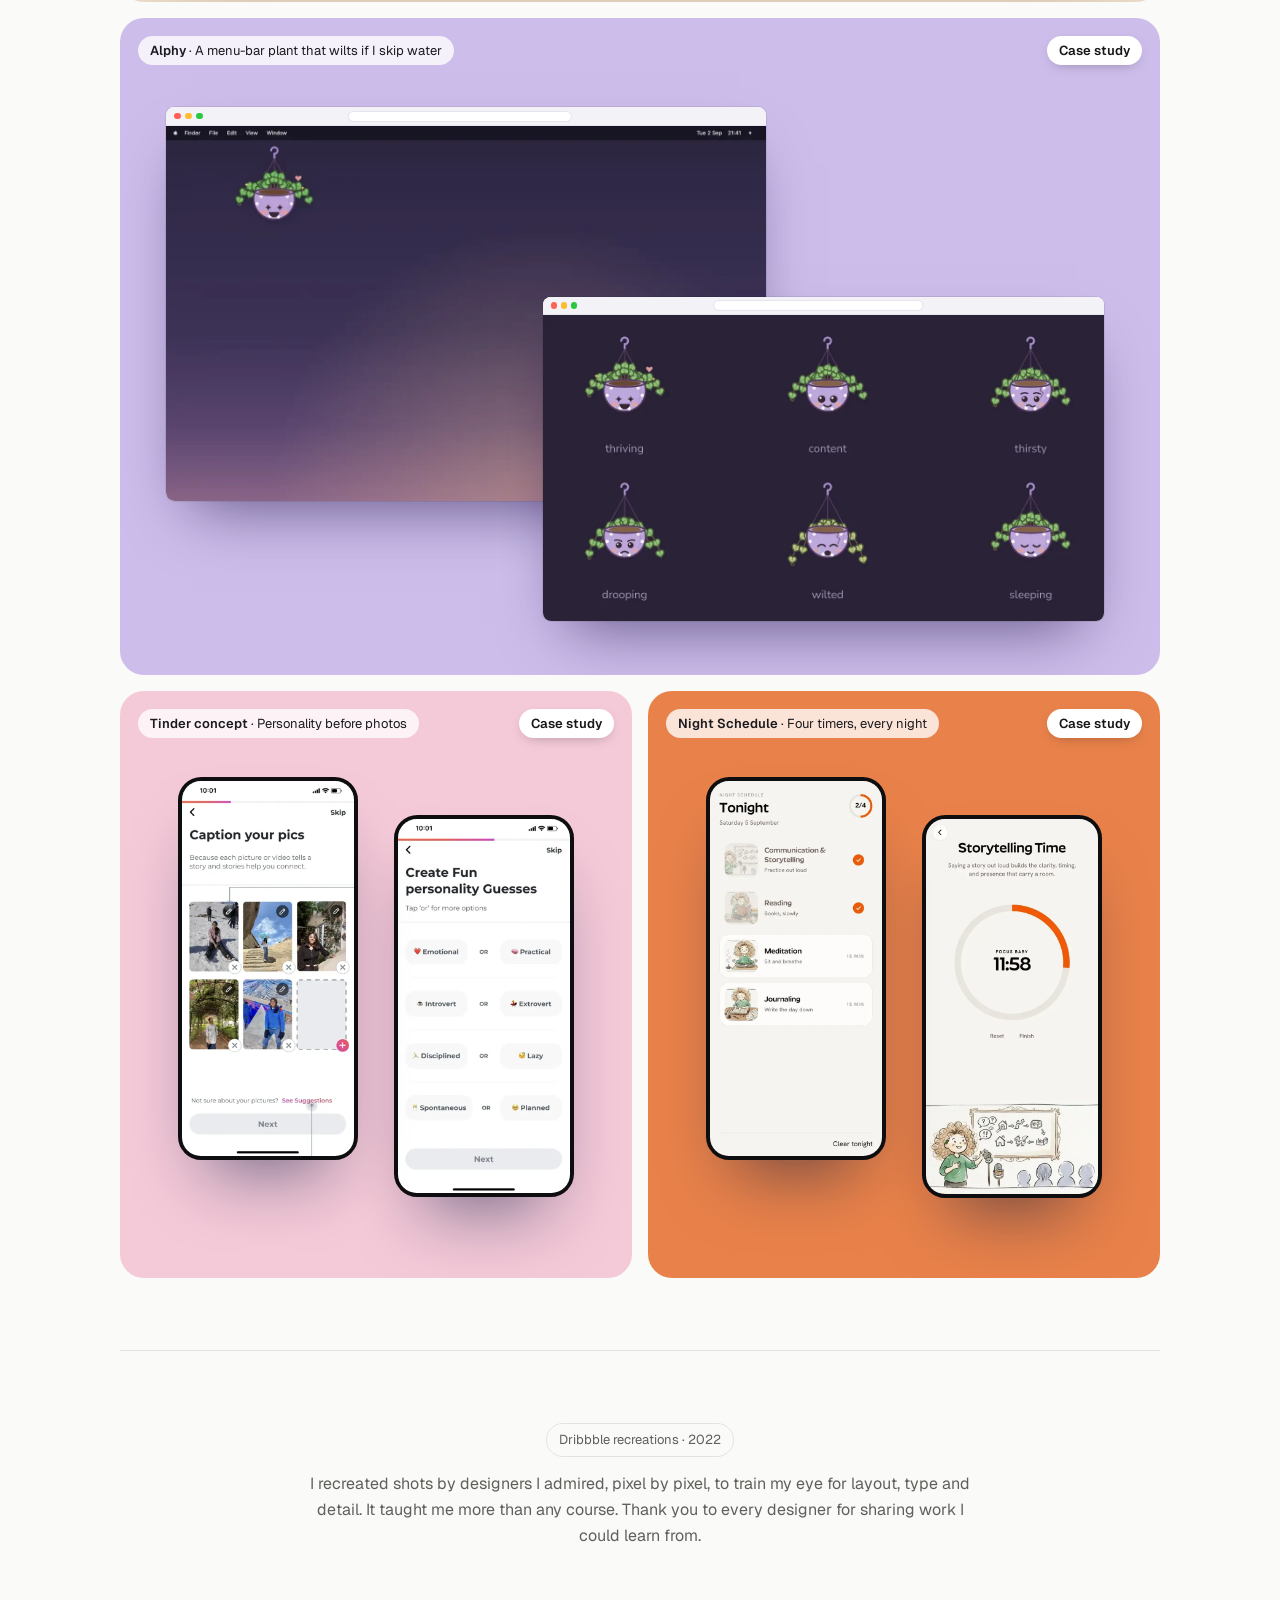
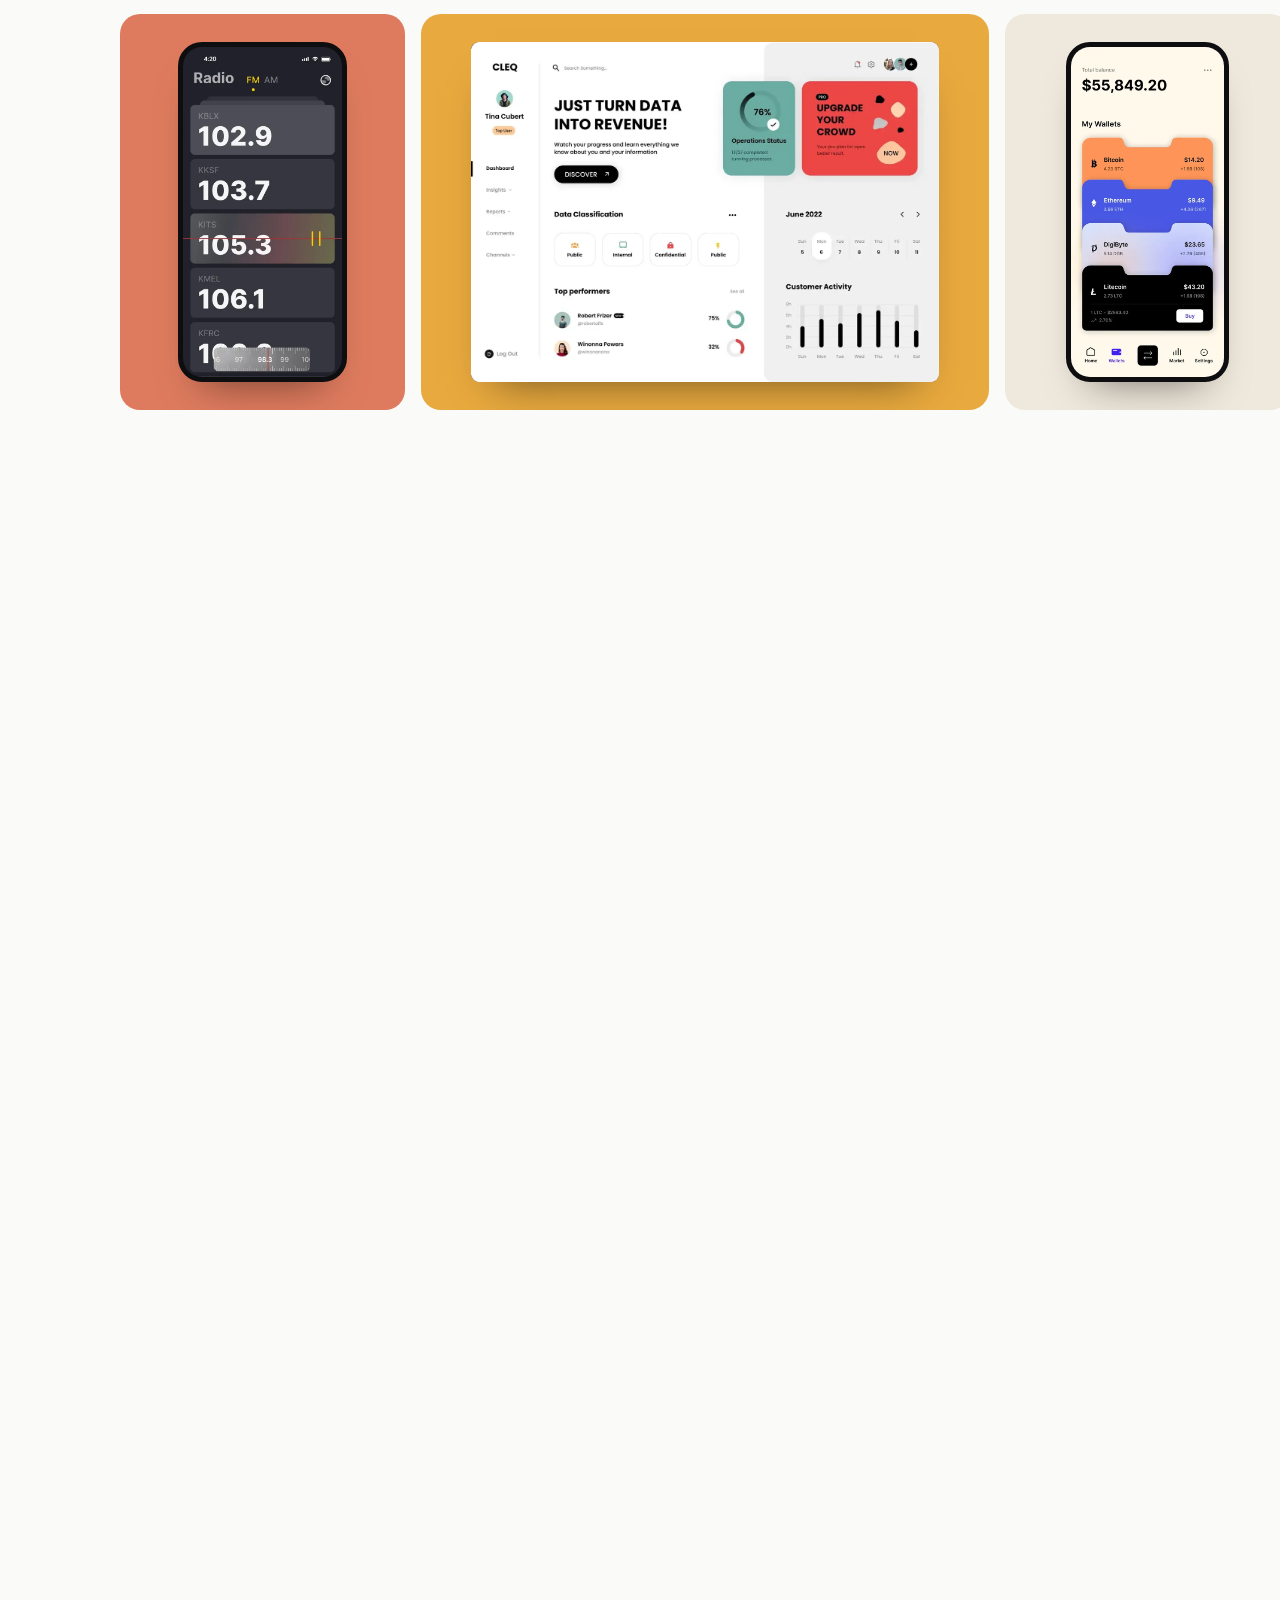
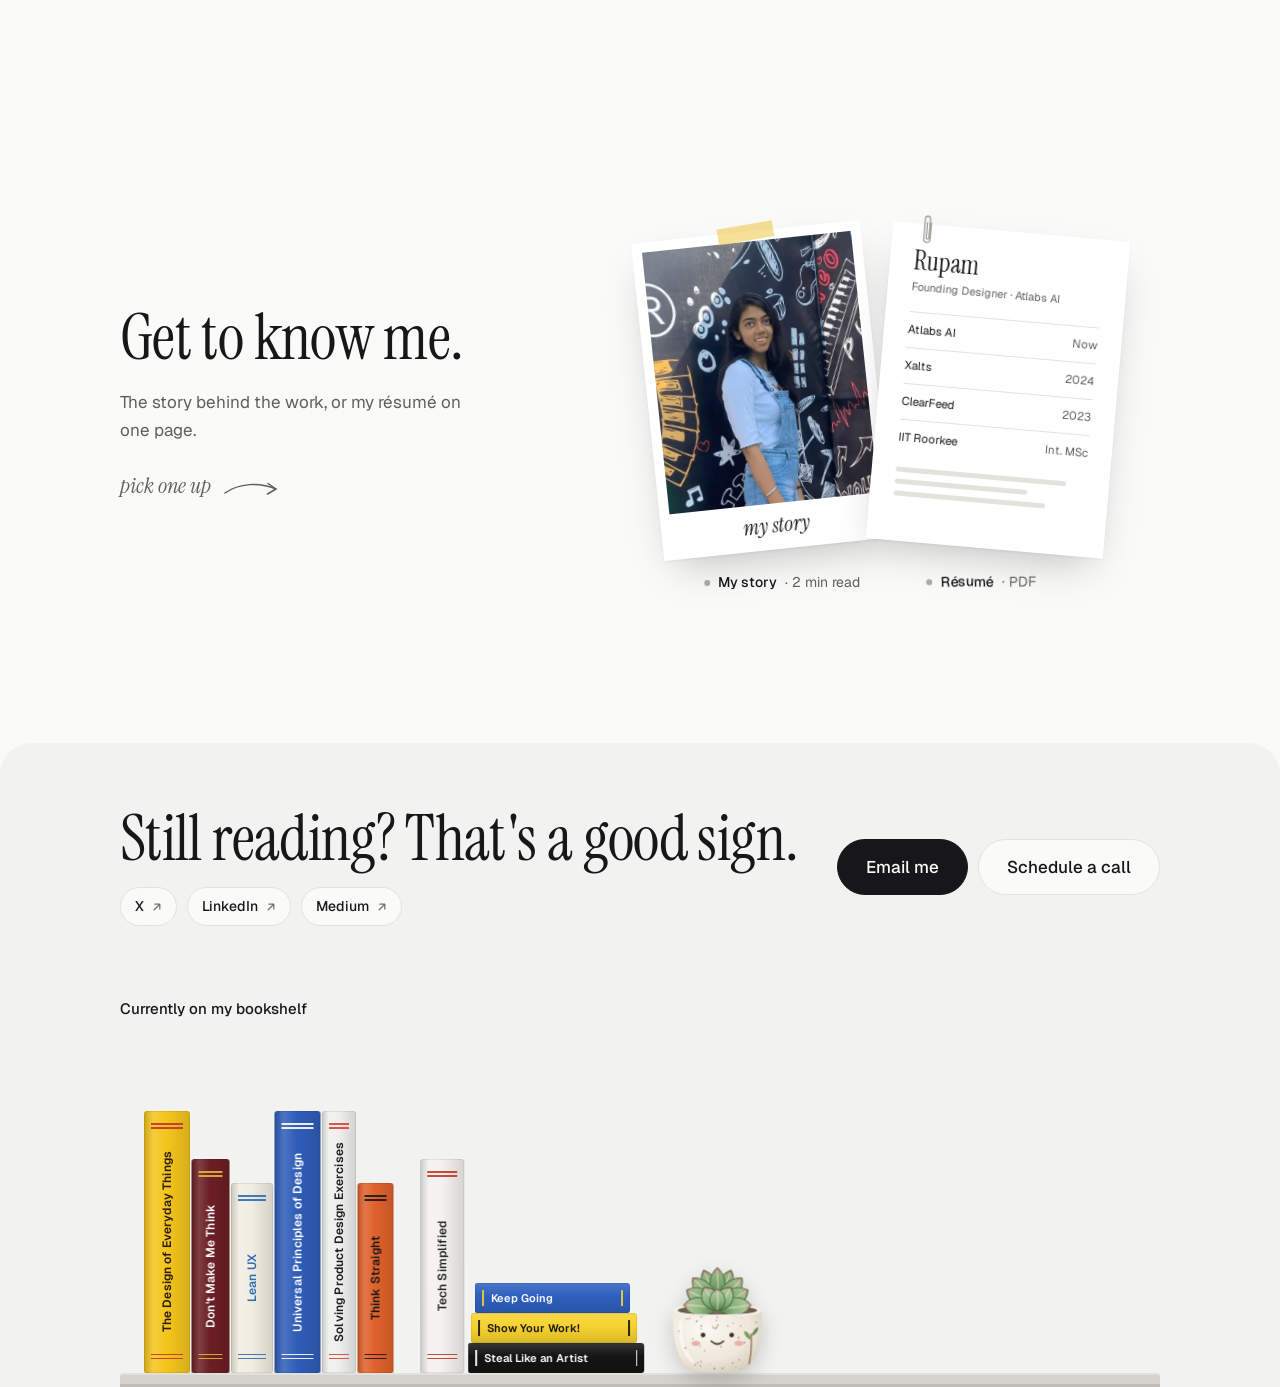
==== commit cdc8b317: "About: lead with 'Someone who can figure it out' beside the photo Co-Authored-By: Claude Opus 5.5 <n" ====
--- a/about/index.html
+++ b/about/index.html
@@ -54,12 +54,11 @@
     </nav>
   </header>
   <div id="app"><main>
-<section class="ph"><a class="back" href="#/">Back to home</a><h1>About</h1>
-  <div class="ab-open"><div class="ab-left"><p class="ab-lead">I’m the founding designer at Atlabs, making AI video creation easy for everyone.</p>
+<section class="ph ab-top"><h1 class="sr-only">About Rupam Gumber</h1>
+  <div class="ab-open"><div class="ab-left">
     <div class="ab-motto drawn" aria-label="How I work">
-  <blockquote><p class="q">“Be the person who can <span class="ring">figure it out<svg viewBox="0 0 220 70" preserveAspectRatio="none" aria-hidden="true"><path d="M14 38C8 16 70 6 128 8s86 12 84 30-58 26-116 25S10 52 18 30c6-14 40-22 70-22"></path></svg><span class="note" aria-hidden="true"><svg viewBox="0 0 80 60"><path d="M76 46C58 48 34 46 12 32"></path><path d="M10 43 10 31 22 28"></path></svg><span>that's me</span></span></span>.”</p>
+  <blockquote><p class="q">Someone who can <span class="ring">figure it out<svg viewBox="0 0 220 70" preserveAspectRatio="none" aria-hidden="true"><path d="M14 38C8 16 70 6 128 8s86 12 84 30-58 26-116 25S10 52 18 30c6-14 40-22 70-22"></path></svg></span>.</p>
 </blockquote>
-  <p class="me strength"><b>My biggest strength:</b> carrying the vision, executing fast, and taking the team ahead together.</p>
   <p class="me">Hand me a problem with no playbook and I'll dig in, ask the questions that matter, and get it done. It's the part of the job I enjoy most.</p>
   </div></div>
   <figure class="ab-portrait"><button class="zoom" type="button" data-zoom="abPortrait" aria-label="Enlarge Rupam in front of a doodle wall"><img loading="lazy" decoding="async" src="/m/ac0e9aef0b19.webp" width="579" height="700" alt=""></button><figcaption>Hi, that's me</figcaption></figure></div>
--- a/assets/app.css
+++ b/assets/app.css
@@ -3337,3 +3337,7 @@
 .ab-left .ab-motto .me.strength{margin-top:28px!important}
 .ab-open .ab-portrait{position:sticky;top:96px;margin-top:8px}
 @media (max-width:820px){.ab-open{grid-template-columns:1fr!important;gap:40px!important}.ab-open .ab-portrait{position:static}.ab-left{gap:40px}}
+
+.ab-top .ab-left{justify-content:center;align-self:center;gap:0}
+.ab-left .ab-motto .q{font-size:clamp(40px,5vw,64px)!important;line-height:1.08}
+.ab-left .ab-motto .me{margin-top:28px!important}
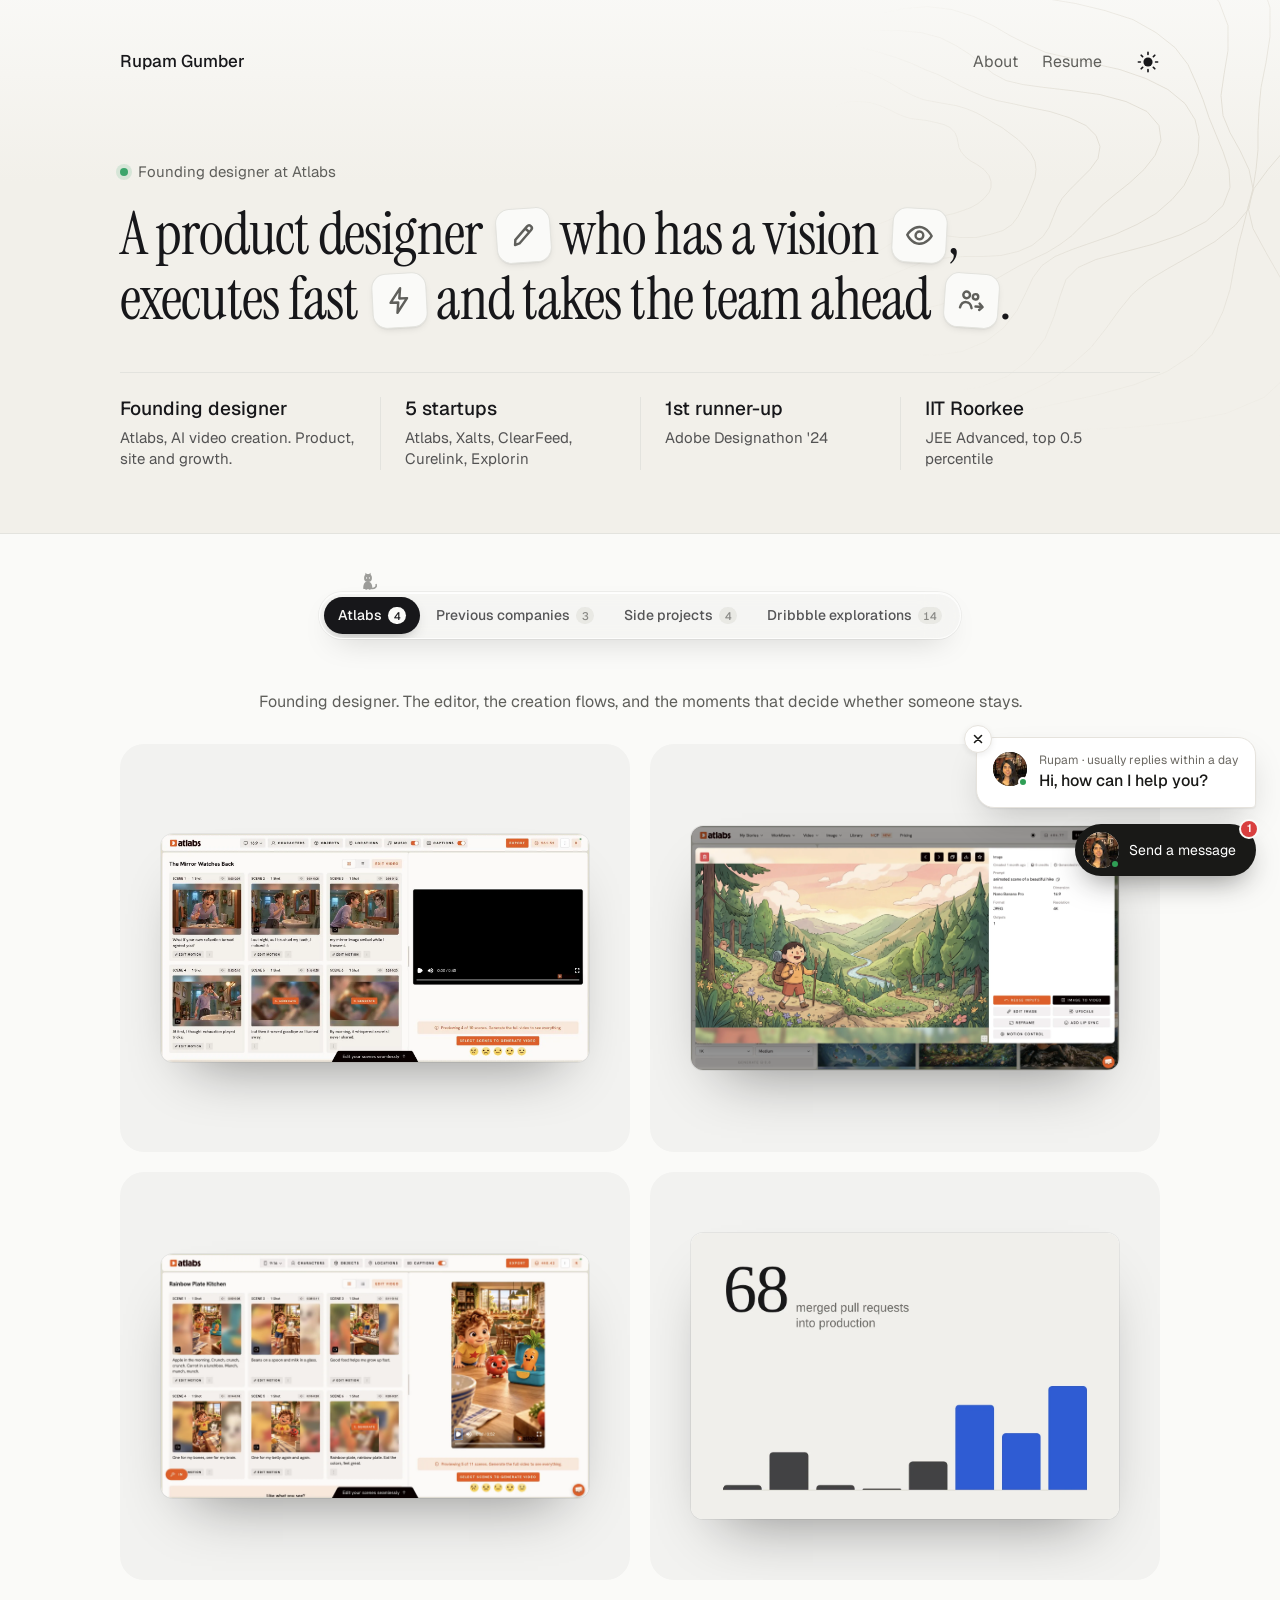
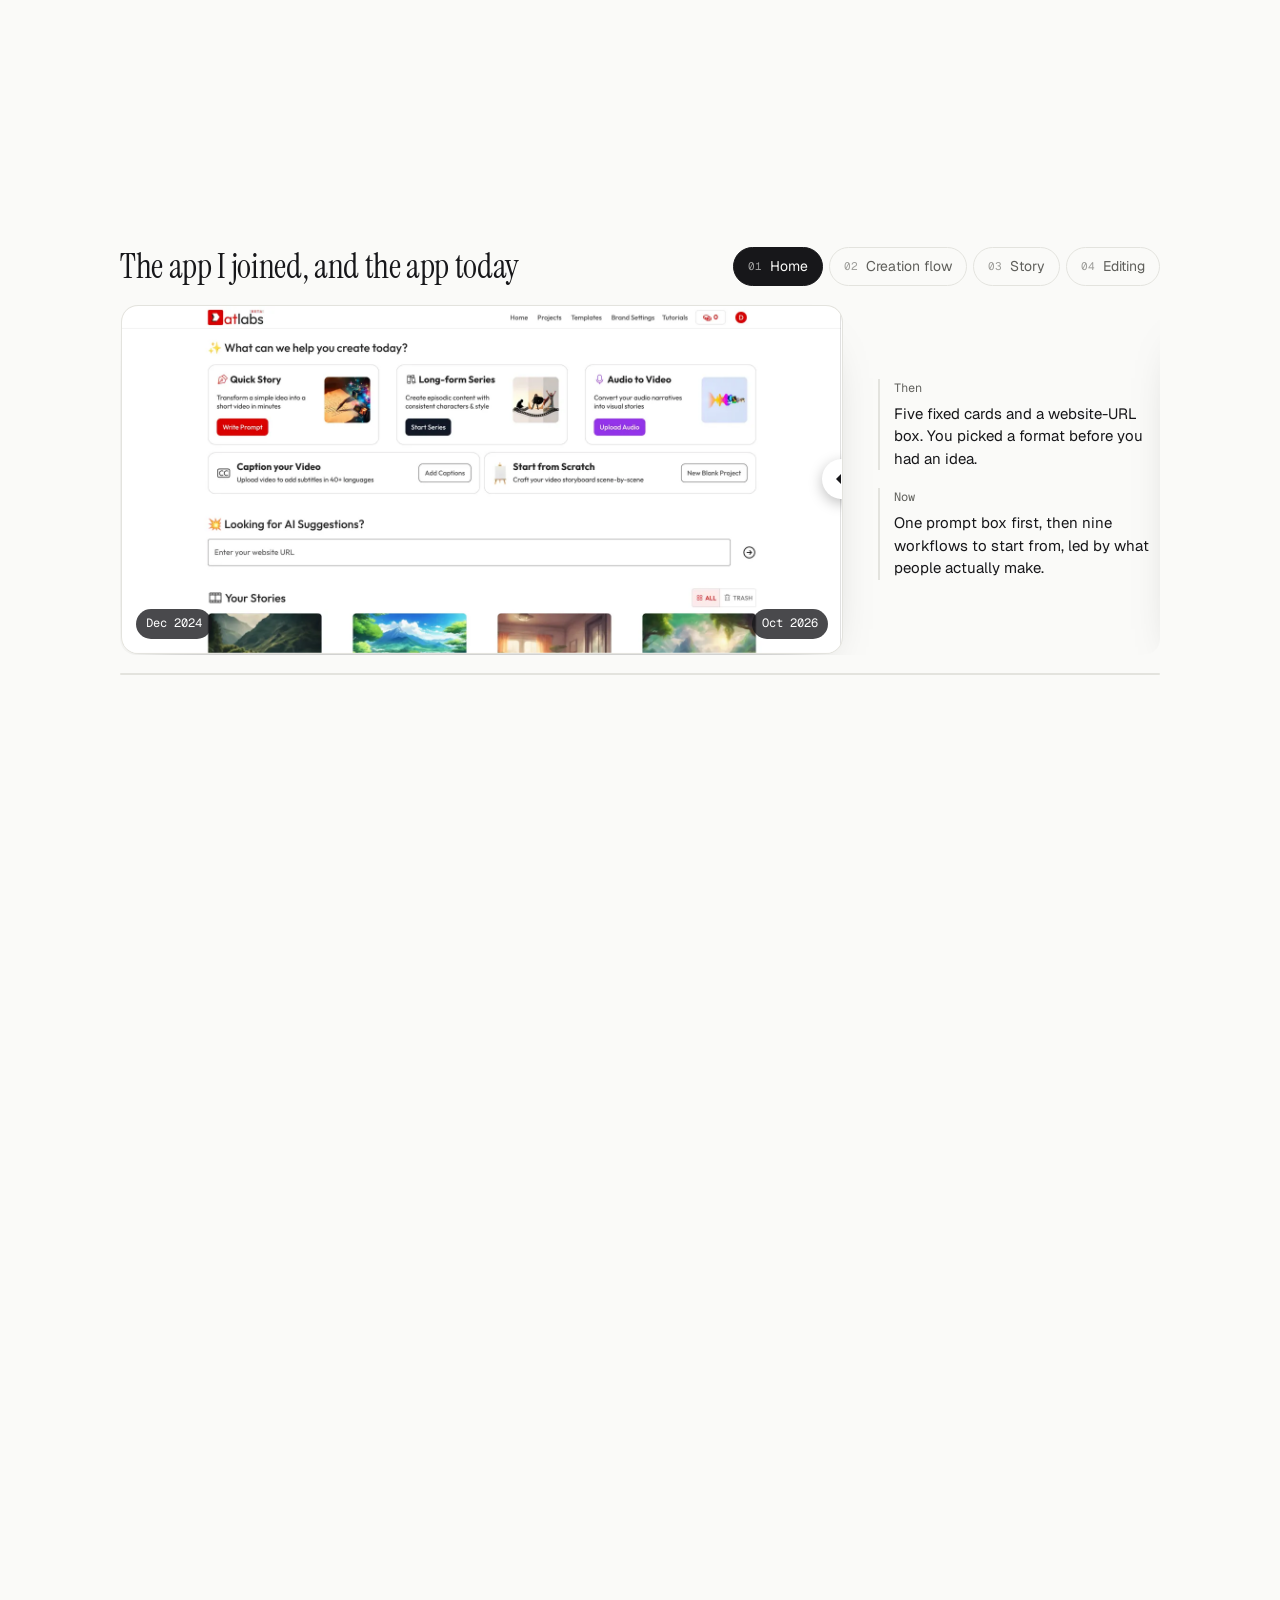
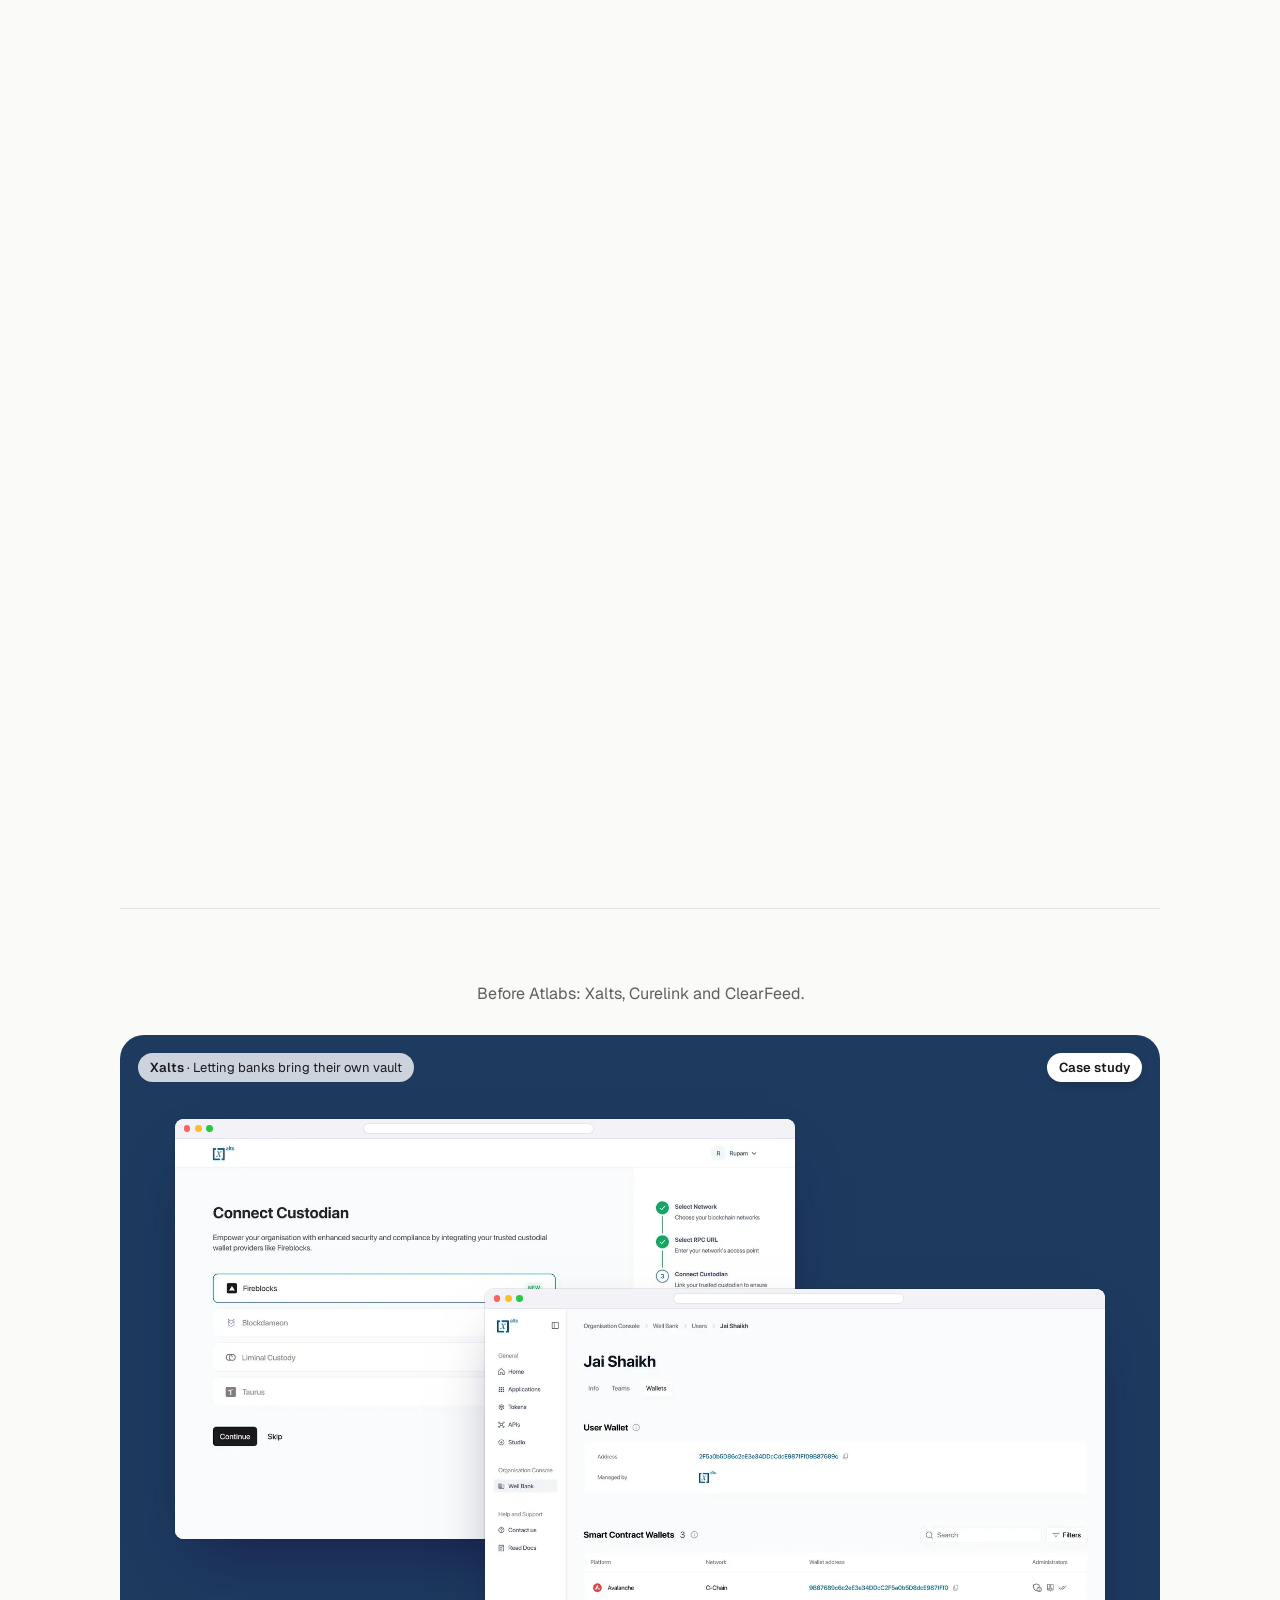
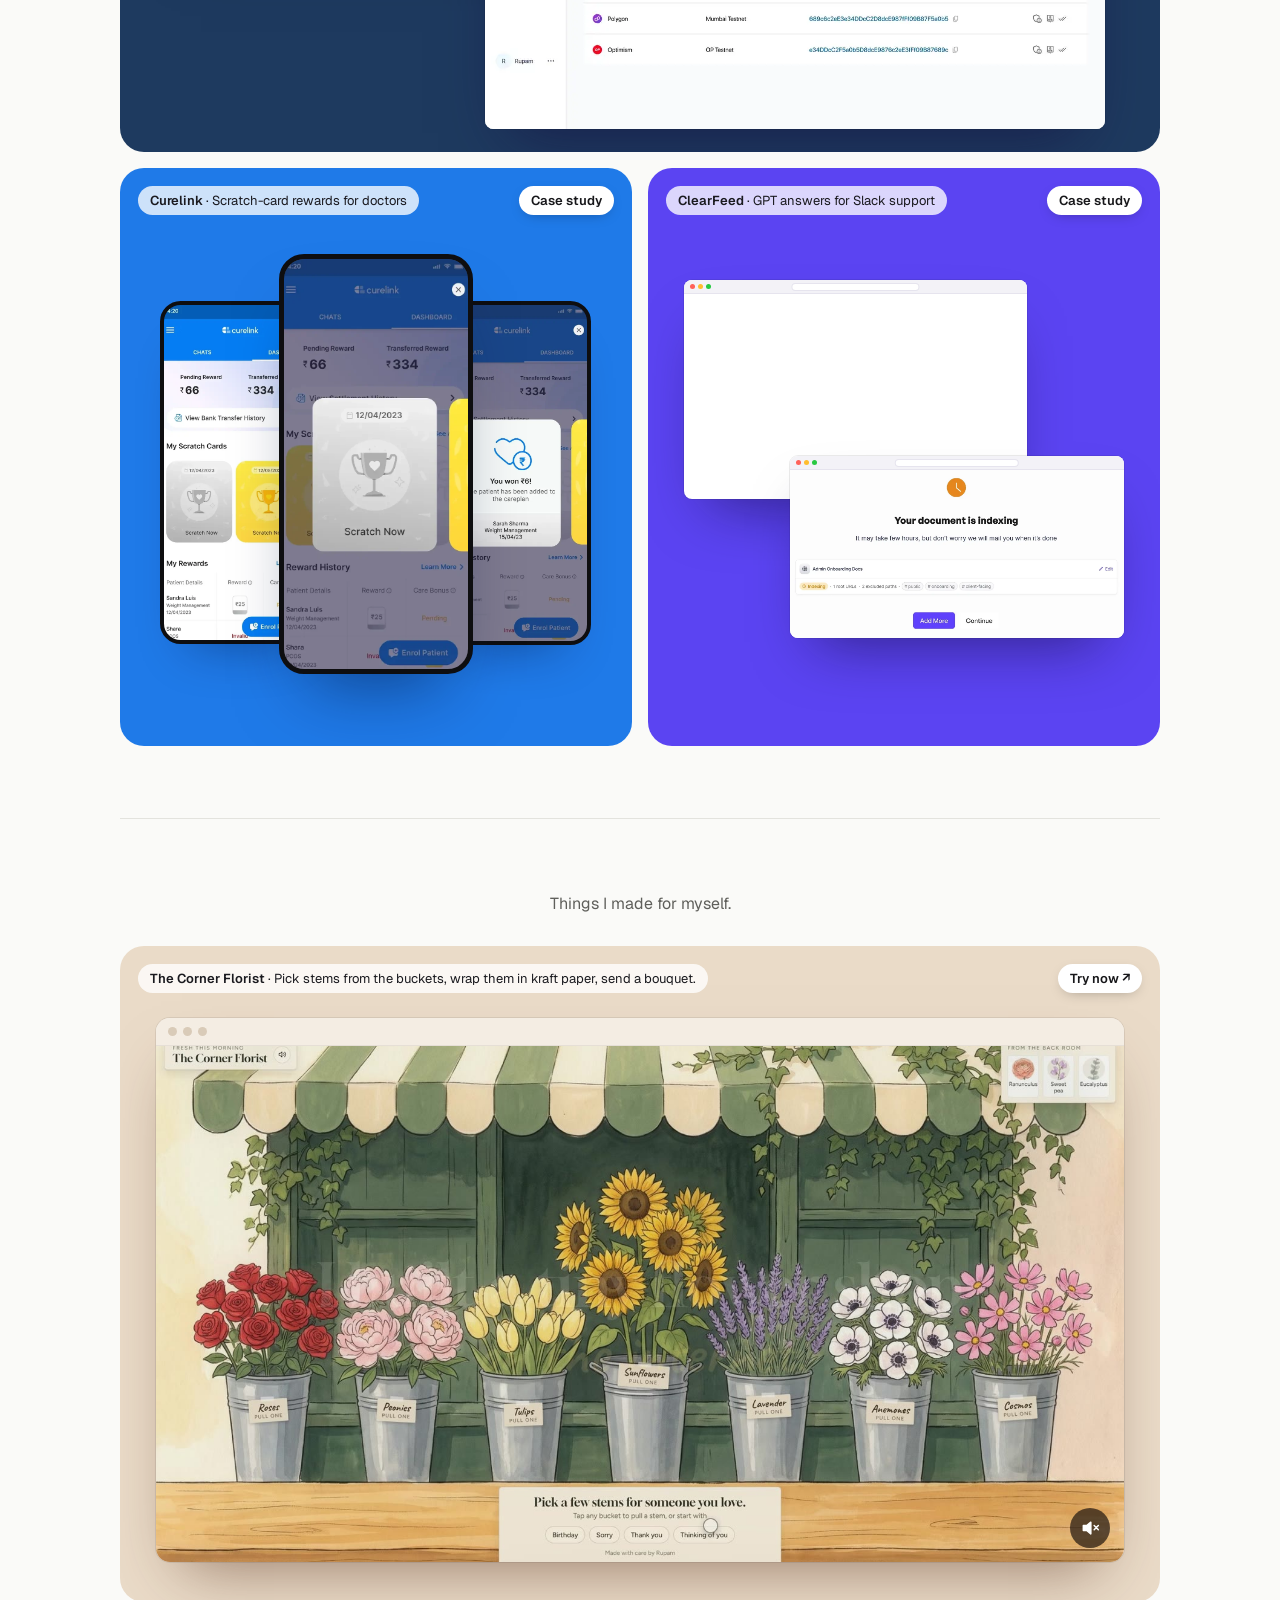
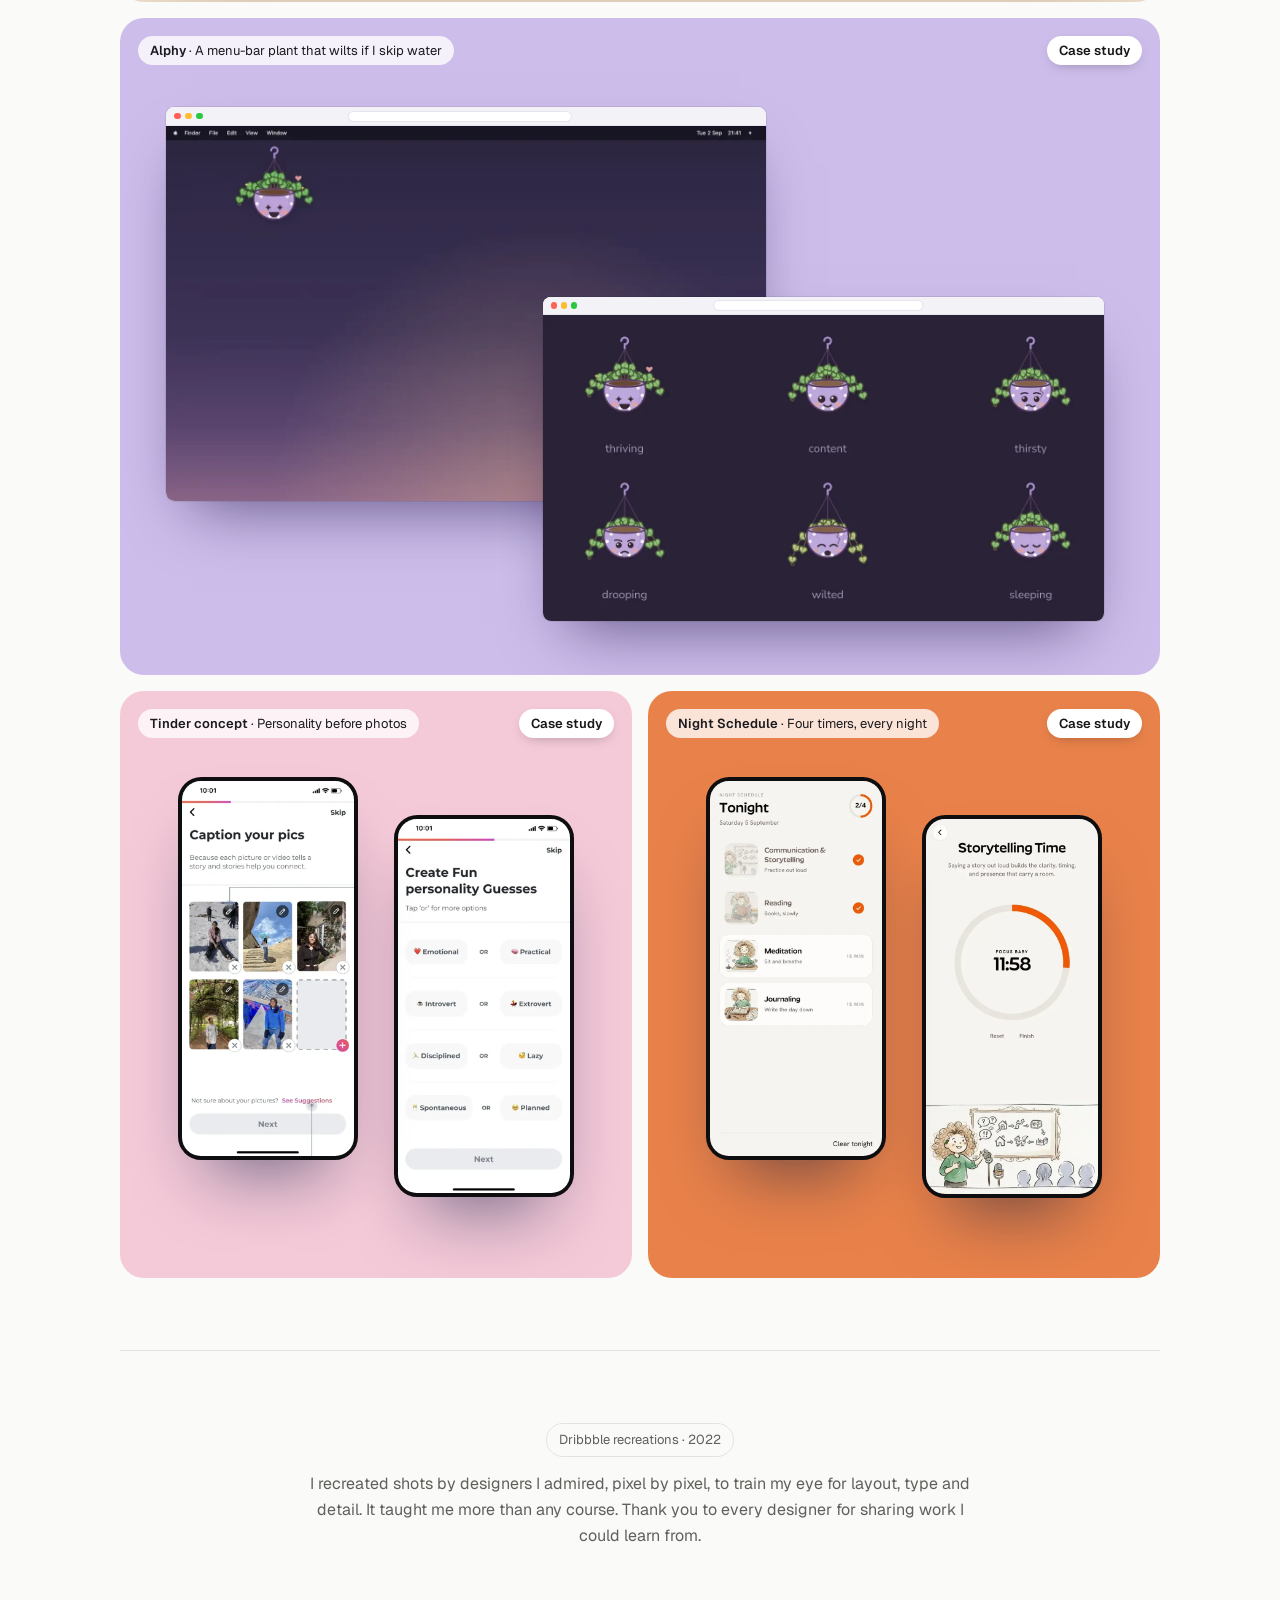
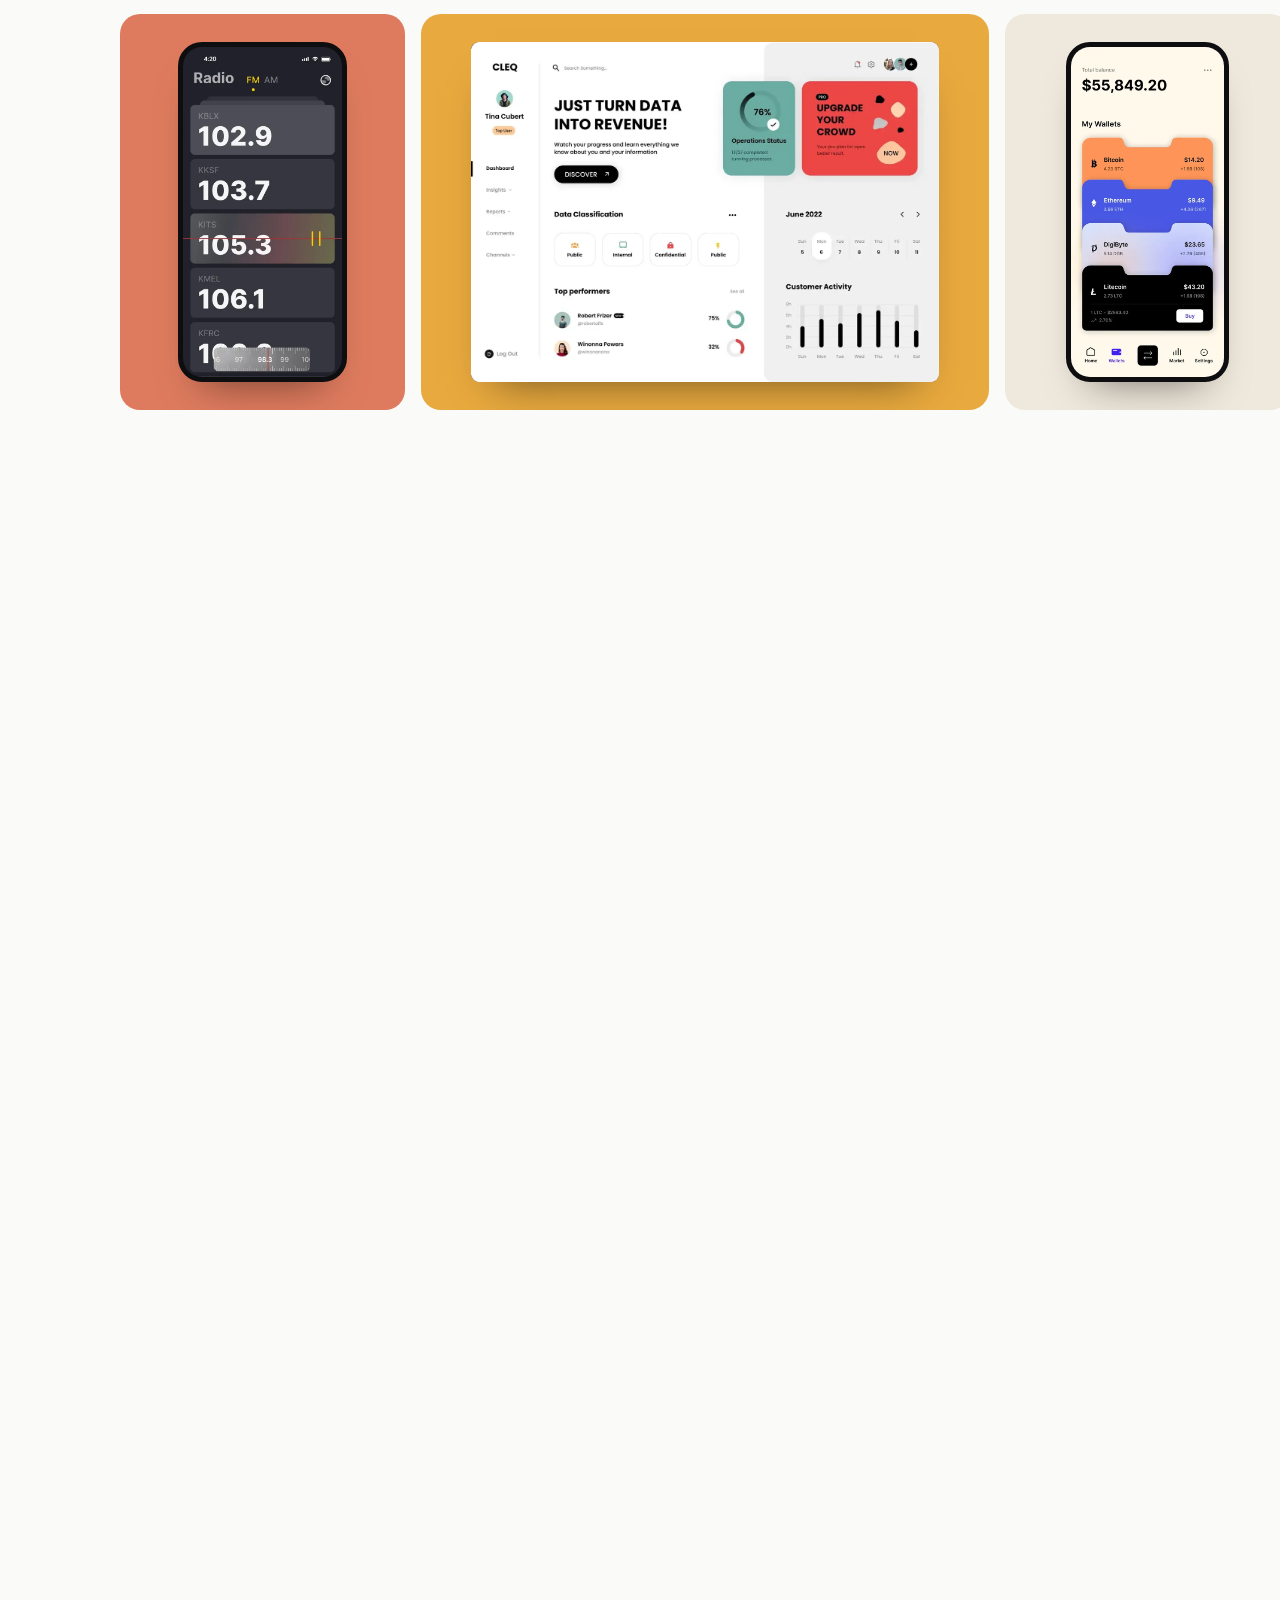
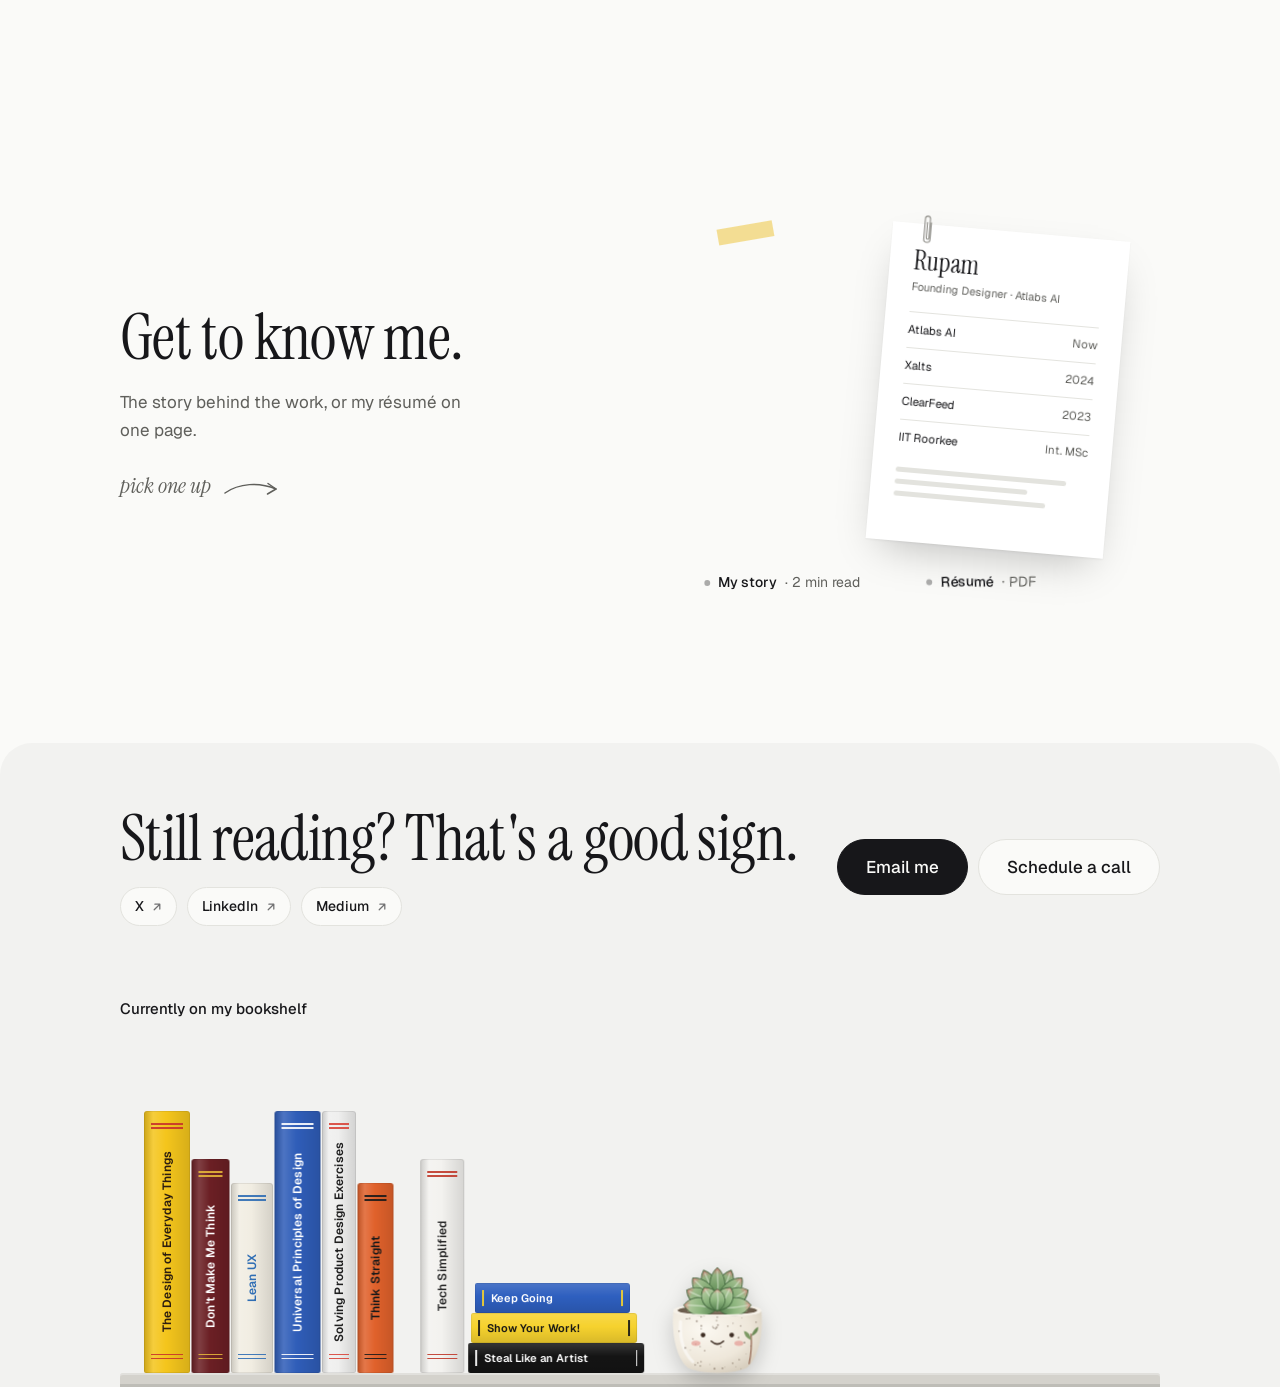
==== commit 2c9eb7f4: "X posts: even card heights, small play badge, no progress bar Co-Authored-By: Claude Opus 5.5 <norep" ====
--- a/about/index.html
+++ b/about/index.html
@@ -93,7 +93,7 @@
 </div></section>
 <section class="sec"><h2 class="lab">Off the screen</h2><p class="text" style="margin:0">Most mornings I'm in the gym. Whenever the calendar allows, I'm in the mountains. Both teach the same thing design does: small, honest progress beats one heroic day.</p></section>
 <section class="onx bigsec" id="s-x">
-  <div class="xh" data-xh="" style="height: 2838px;"><div class="xh-stick" data-xhstick="" style="top: 87px;">
+  <div class="xh" data-xh="" style="height: 2698px;"><div class="xh-stick" data-xhstick="" style="top: 157px;">
    <div class="xhd"><h2>Latest posts on X</h2><a href="https://x.com/rupam_gumber" target="_blank" rel="noopener">Follow @rupam_gumber</a></div>
    <div class="xh-view" data-xhview="" style="margin-left: -130px; padding-right: 130px; padding-left: 130px; --xp: 130px;"><div class="xh-track" data-xhtrack="" style="transform: translate3d(0px, 0px, 0px);"><a class="xpost" href="https://x.com/rupam_gumber/status/2100954755304652985" target="_blank" rel="noopener">
   <div class="xhead"><span class="xav" aria-hidden="true">R</span><span><span class="xname">Rupam</span><span class="xhandle">@rupam_gumber</span></span><svg class="xlogo" viewBox="0 0 24 24" aria-hidden="true"><path fill="#0F1419" d="M18.244 2.25h3.308l-7.227 8.26 8.502 11.24H16.17l-5.214-6.817L4.99 21.75H1.68l7.73-8.835L1.254 2.25H8.08l4.713 6.231zm-1.161 17.52h1.833L7.084 4.126H5.117z"></path></svg></div>
--- a/assets/app.css
+++ b/assets/app.css
@@ -3341,3 +3341,17 @@
 .ab-top .ab-left{justify-content:center;align-self:center;gap:0}
 .ab-left .ab-motto .q{font-size:clamp(40px,5vw,64px)!important;line-height:1.08}
 .ab-left .ab-motto .me{margin-top:28px!important}
+
+/* X strip: no progress bar, small play badge, even card heights */
+.xh-prog{display:none!important}
+.xh-track{align-items:stretch!important}
+.xh-track .xpost{display:flex;flex-direction:column}
+.xh-track .xpost>*{flex-shrink:0}
+.xh-track .xtext{display:-webkit-box;-webkit-line-clamp:5;-webkit-box-orient:vertical;overflow:hidden;padding-bottom:0!important;margin-bottom:14px;white-space:normal}
+.xh-track .xtext br+br{display:none}
+.xh-track .xmedia{margin-top:auto}
+.xh-track .xmedia img,.xh-track .xmedia video{max-height:none!important;width:100%;height:auto;aspect-ratio:16/10;object-fit:cover}
+.xh-track .xfoot{margin-top:0}
+.xplay{left:auto!important;top:auto!important;right:10px;bottom:10px;width:30px!important;height:30px!important;margin:0!important;background:rgba(15,20,25,.6)!important;box-shadow:none!important;backdrop-filter:blur(6px)}
+.xplay svg{width:13px!important;height:13px!important;margin-left:2px!important}
+@media (max-width:620px){.xh-track .xtext{-webkit-line-clamp:4;font-size:15px}.xh-track .xpost{flex-basis:80vw!important}}
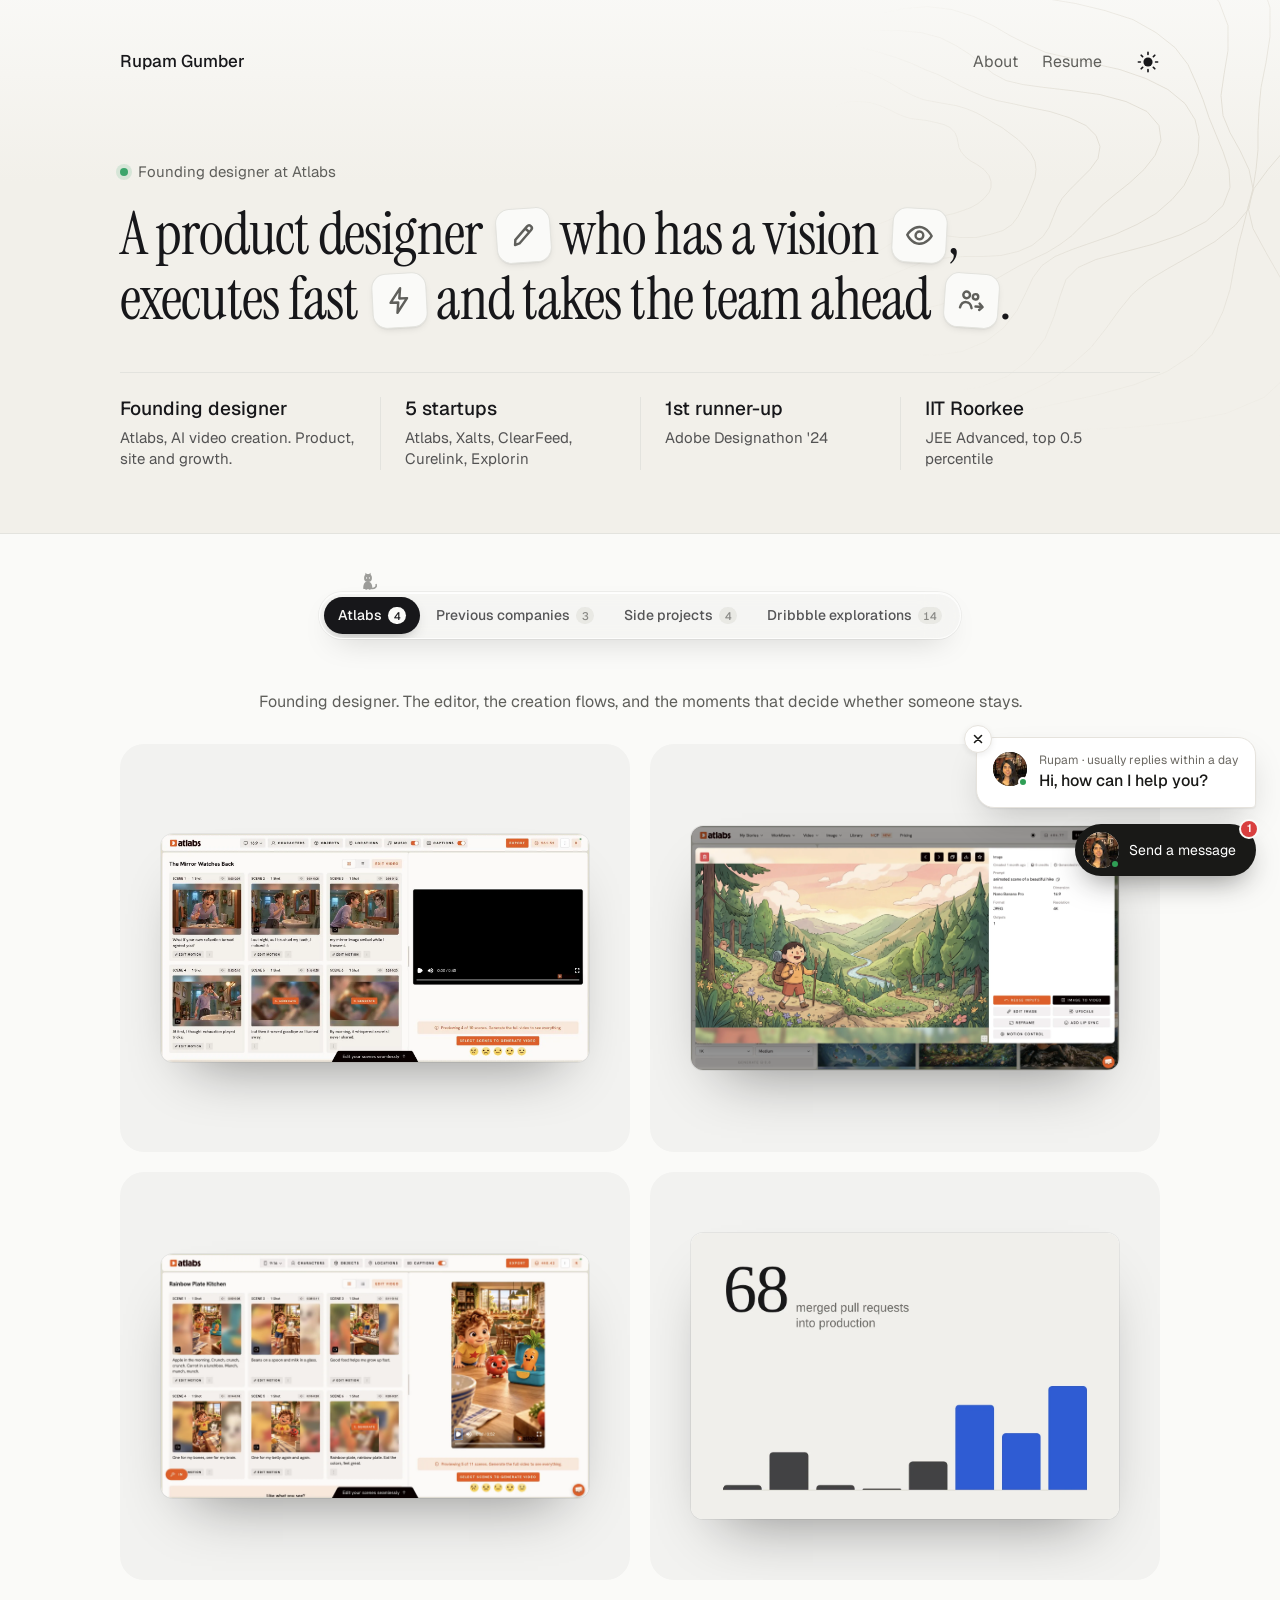
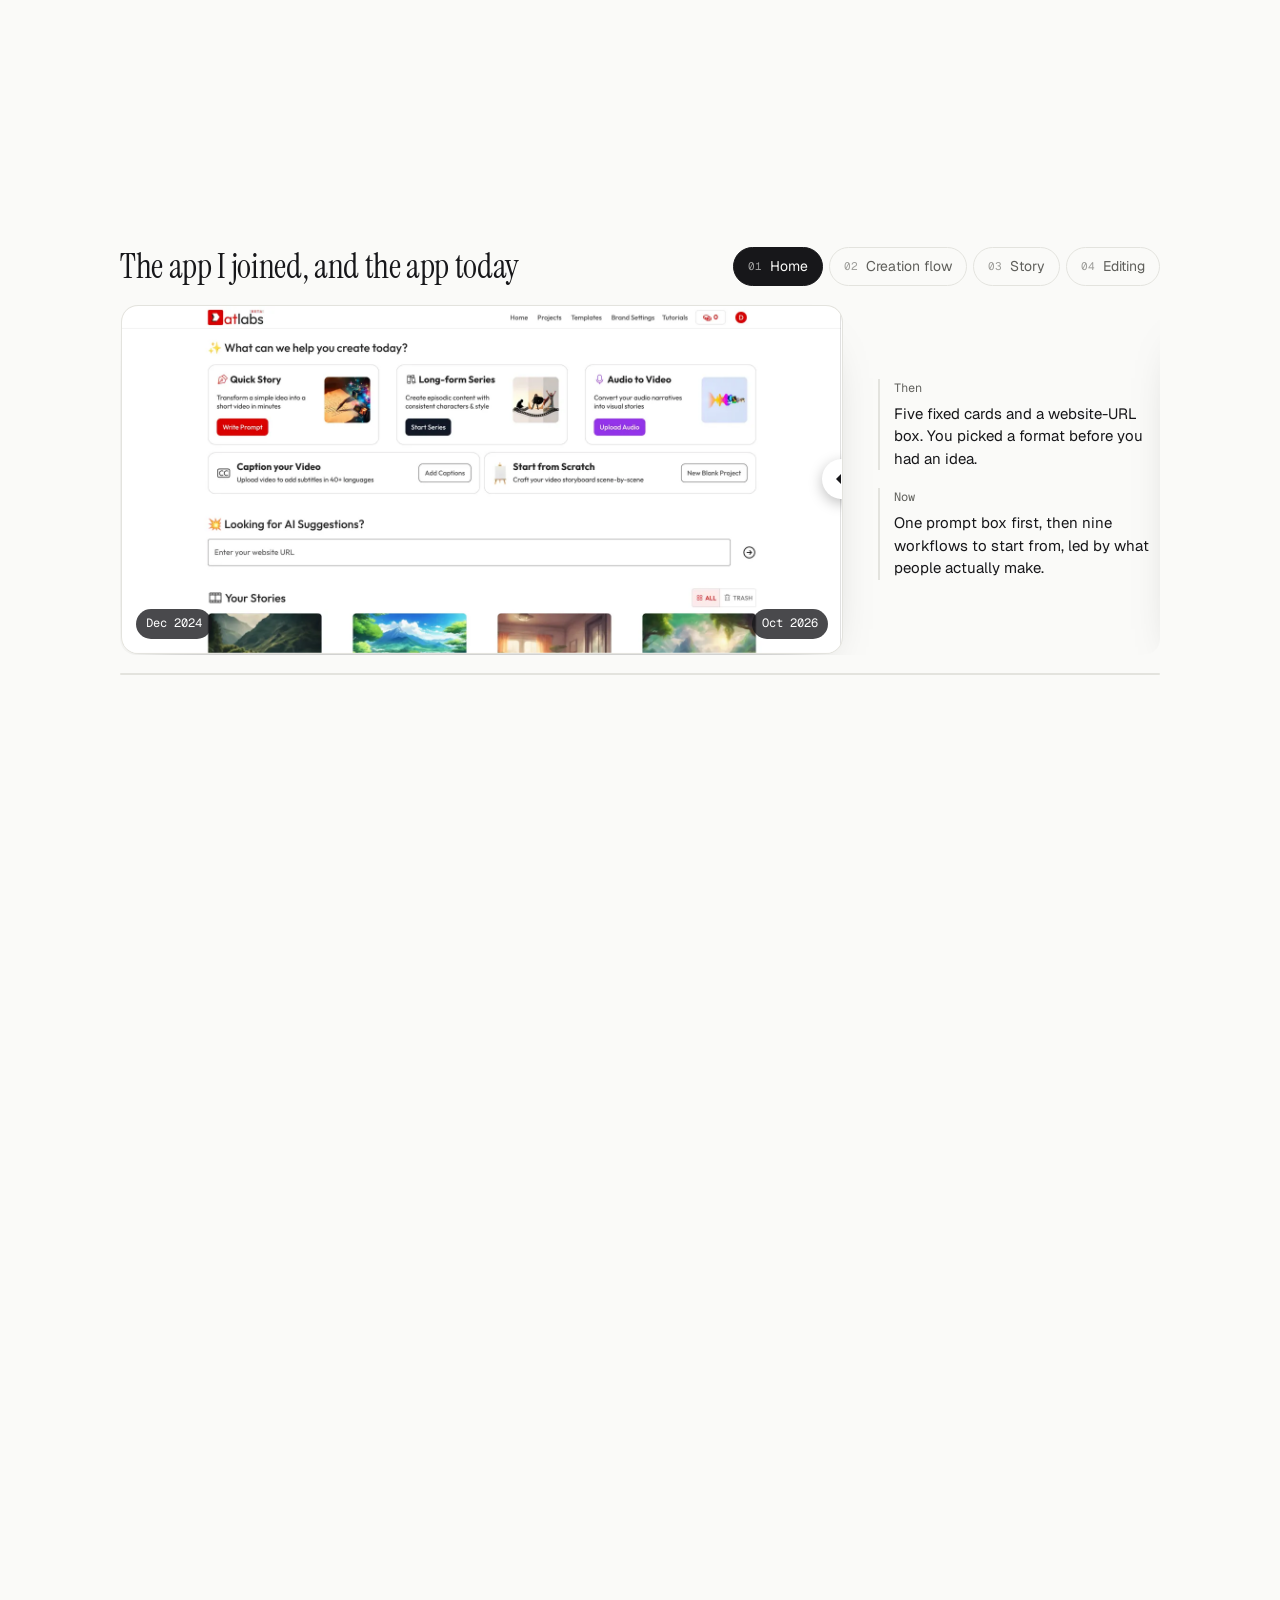
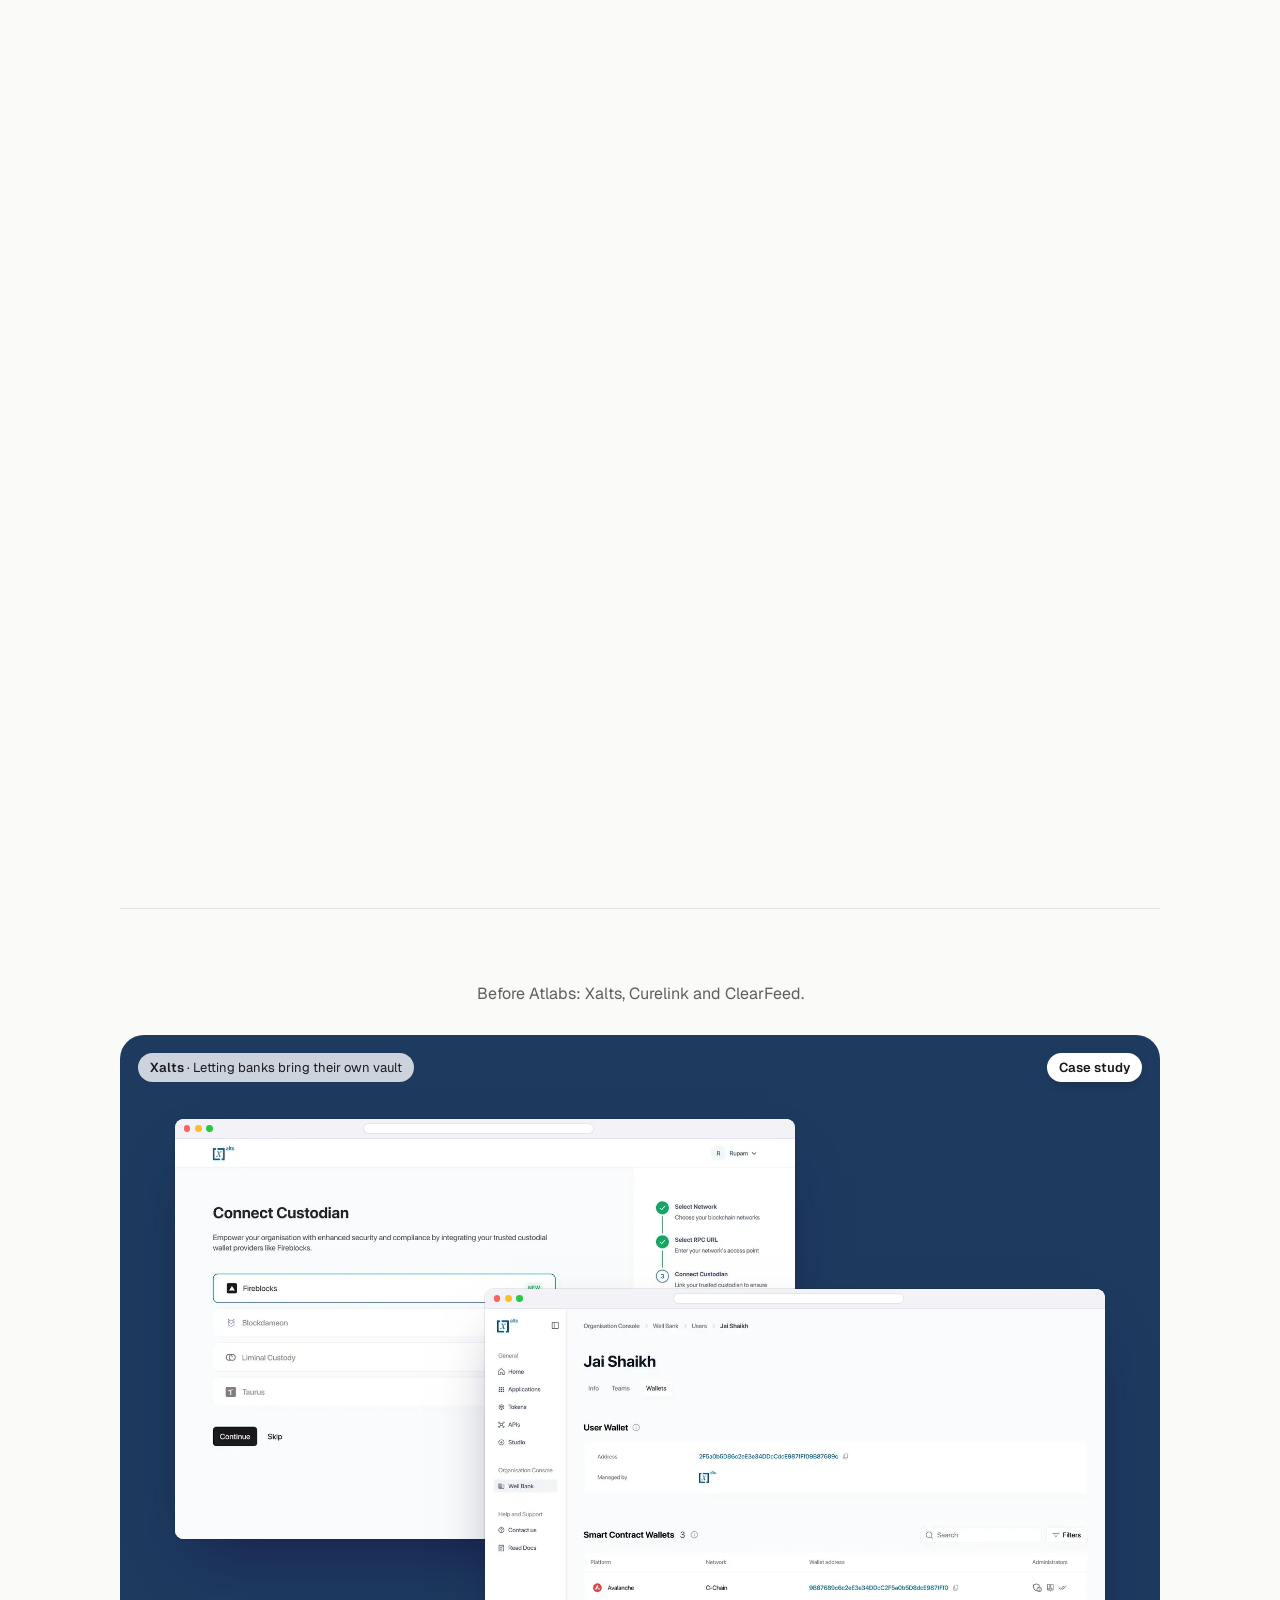
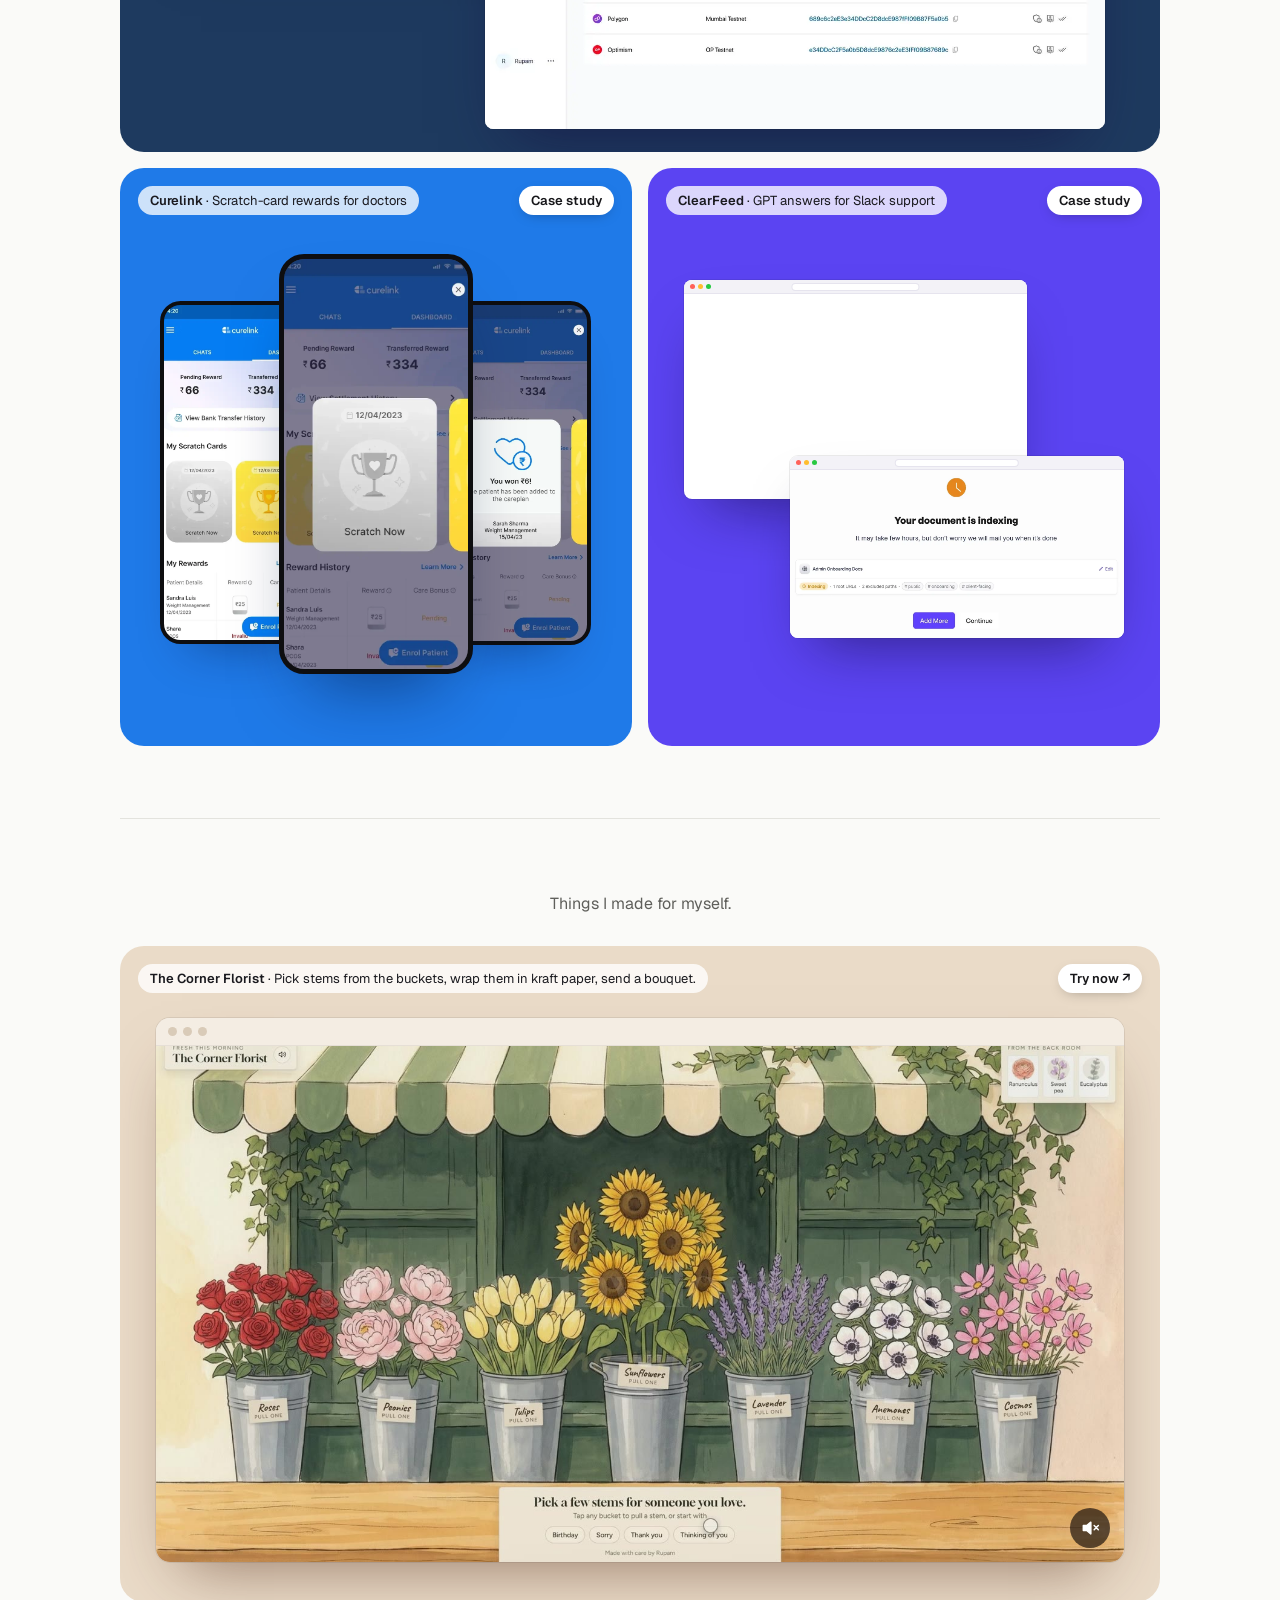
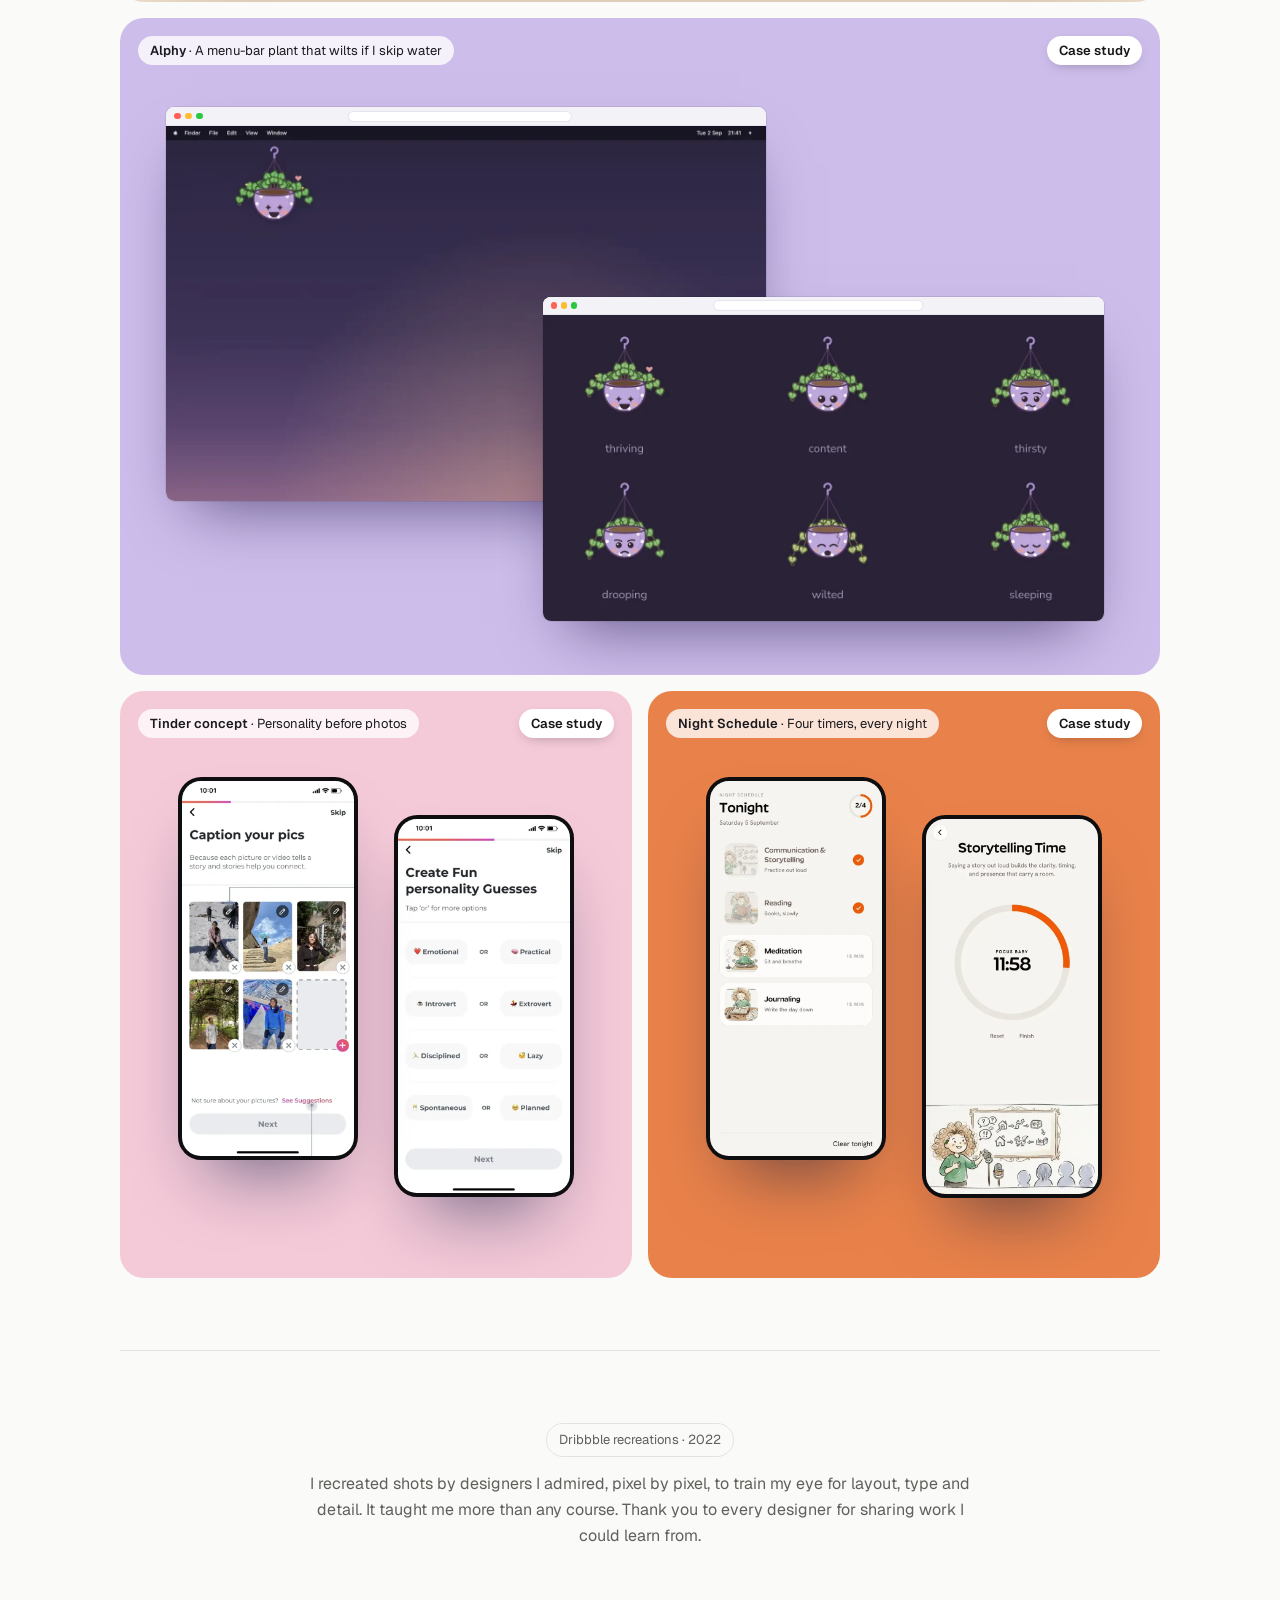
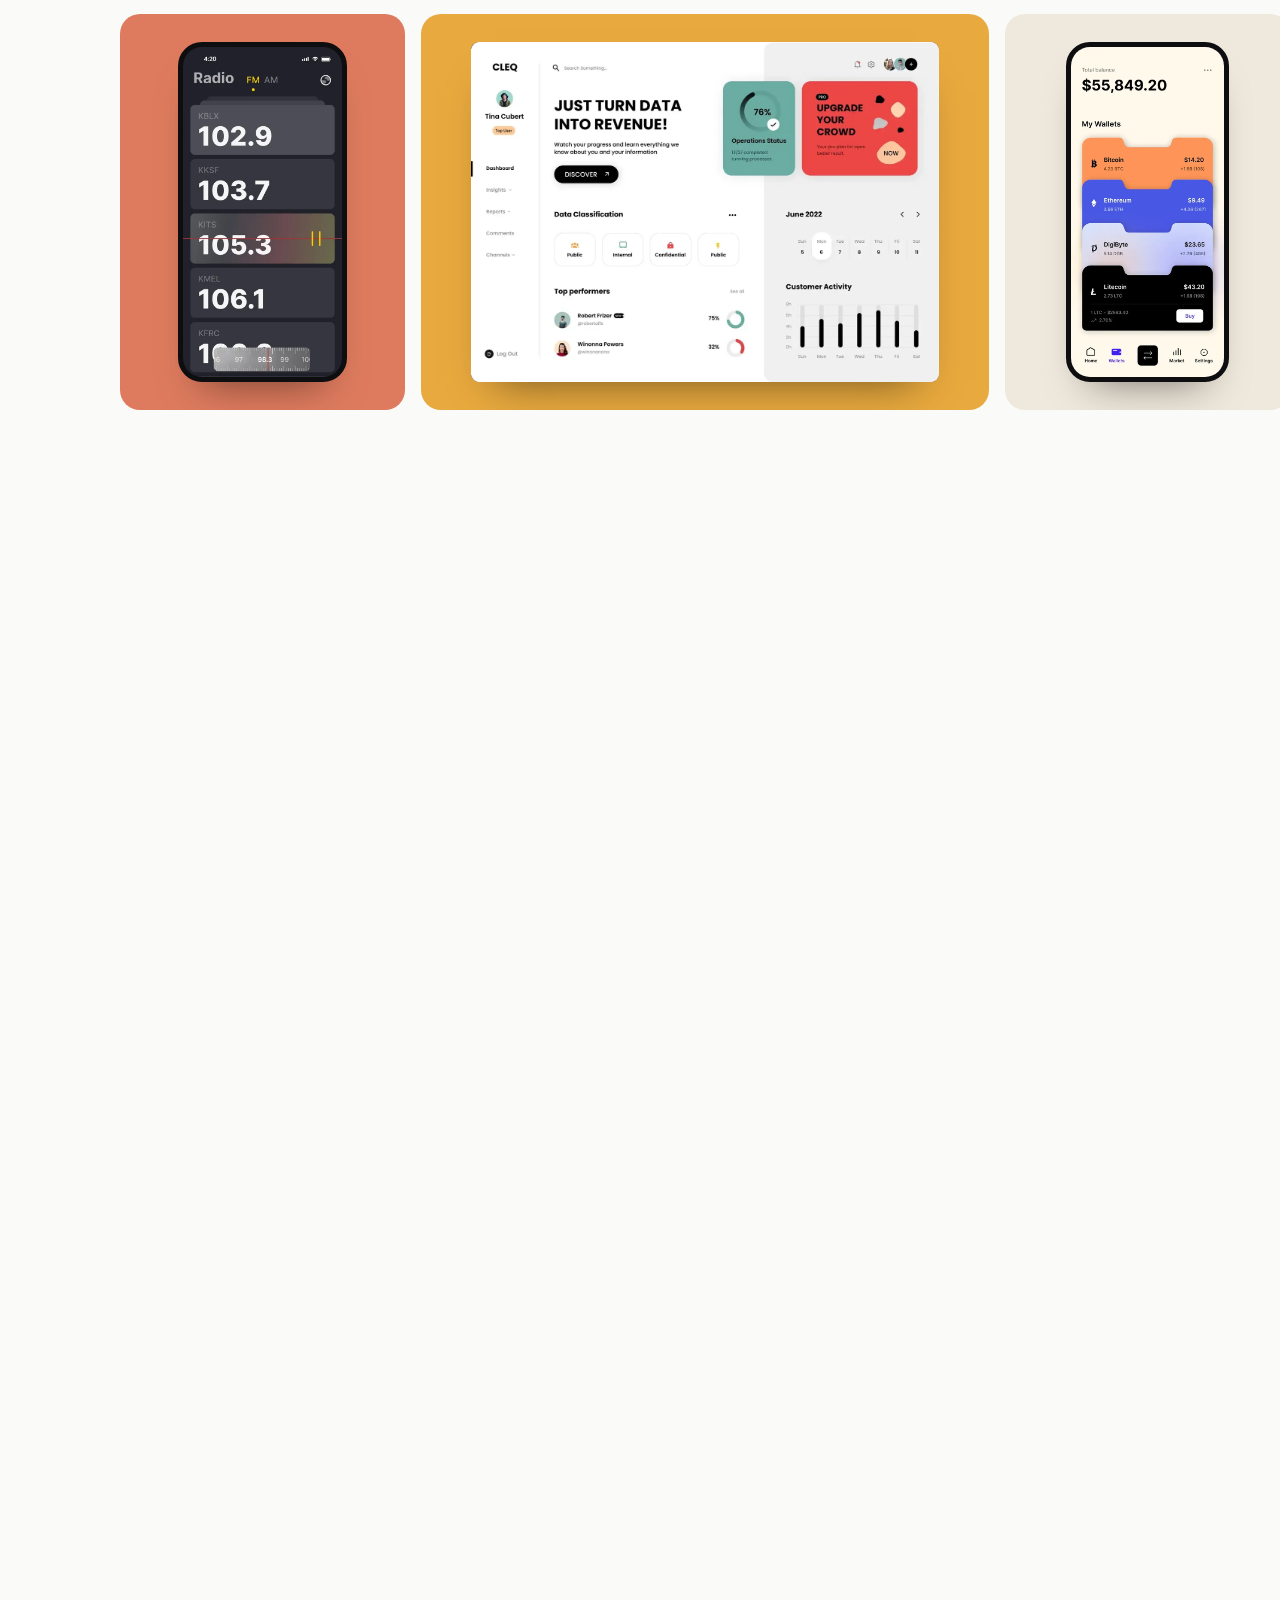
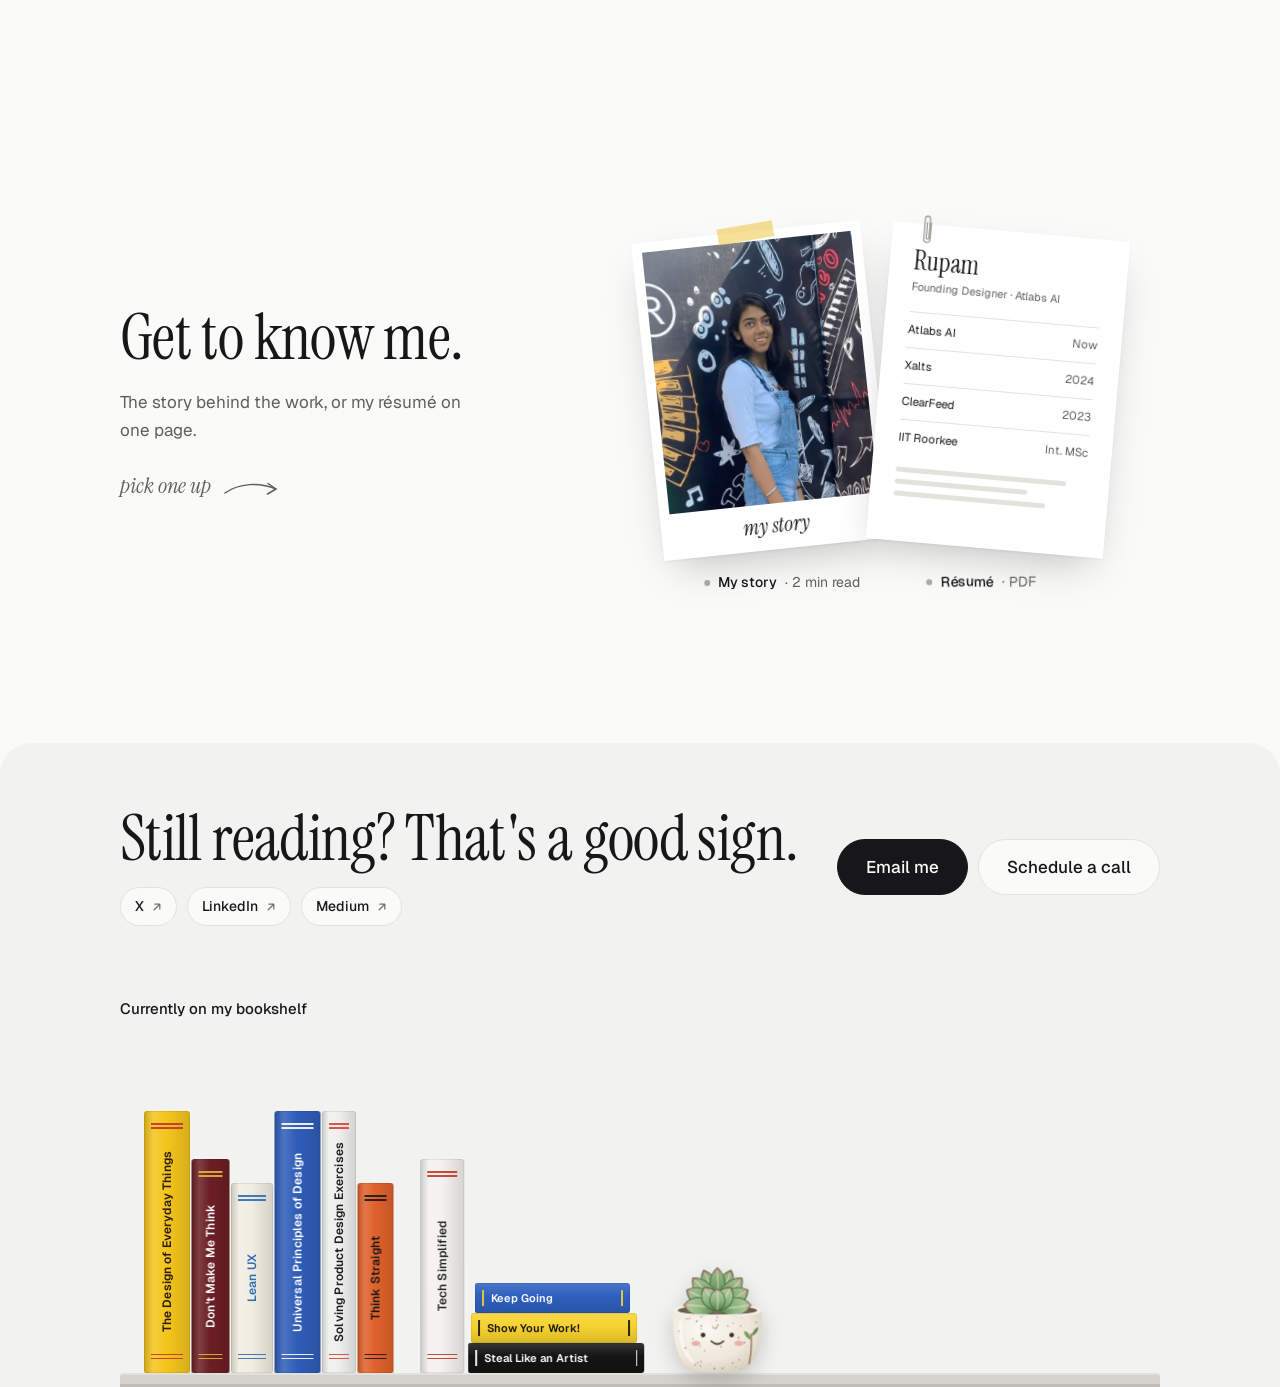
==== commit 430e74b5: "About: field photo on top, journey as photos that form out of dots on scroll Co-Authored-By: Claude " ====
--- a/about/index.html
+++ b/about/index.html
@@ -54,6 +54,10 @@
     </nav>
   </header>
   <div id="app"><main>
+<figure class="abpt" aria-label="Rupam working at an old computer in a field of flowers">
+  <img class="abpt-l" src="/img/ab-field-lav.webp" alt="" decoding="async"><img class="abpt-d" src="/img/ab-field-pop.webp" alt="" decoding="async">
+  
+</figure>
 <section class="ph ab-top"><h1 class="sr-only">About Rupam Gumber</h1>
   <div class="ab-open"><div class="ab-left">
     <div class="ab-motto drawn" aria-label="How I work">
@@ -61,7 +65,7 @@
 </blockquote>
   <p class="me">Hand me a problem with no playbook and I'll dig in, ask the questions that matter, and get it done. It's the part of the job I enjoy most.</p>
   </div></div>
-  <figure class="ab-portrait"><button class="zoom" type="button" data-zoom="abPortrait" aria-label="Enlarge Rupam in front of a doodle wall"><img loading="lazy" decoding="async" src="/m/ac0e9aef0b19.webp" width="579" height="700" alt=""></button><figcaption>Hi, that's me</figcaption></figure></div>
+  <figure class="ab-portrait" data-asc="1"><button class="zoom" type="button" data-zoom="abPortrait" aria-label="Enlarge Rupam in front of a doodle wall"><img loading="lazy" decoding="async" src="/m/ac0e9aef0b19.webp" width="579" height="700" alt=""><canvas class="ab-asc" aria-hidden="true"></canvas></button><figcaption>Hi, that's me</figcaption></figure></div>
 </section>
 
 <section class="sec"><h2 class="lab">Where I've worked</h2><div class="ab-list">
@@ -79,6 +83,17 @@
   <figure class="snap" style="--r:-1.5deg;--y:10px"><button class="zoom" type="button" data-zoom="abClearfeed" aria-label="Enlarge The ClearFeed team"><img loading="lazy" decoding="async" src="/m/bf537f00a76f.webp" width="1000" height="665" alt=""><figcaption>ClearFeed crew</figcaption></button></figure>
   <figure class="snap" style="--r:3deg;--y:0px"><button class="zoom" type="button" data-zoom="abXalts" aria-label="Enlarge The Xalts team"><img loading="lazy" decoding="async" src="/m/3ba68f3b3ddd.webp" width="1000" height="736" alt=""><figcaption>Xalts team</figcaption></button></figure>
 </div></section>
+
+<section class="jr" data-jr="" aria-label="Roorkee, then Gurgaon, next San Francisco" data-wired="1" style="margin-bottom: -179.375px; margin-top: -179.375px;">
+  <div class="jr-stick">
+    <div class="jr-route" aria-hidden="true">
+      <svg viewBox="0 0 1000 60" preserveAspectRatio="none"><path class="jr-path" d="M40 44 Q270 2 500 30 T960 22"></path><path class="jr-done" d="M40 44 Q270 2 500 30 T960 22" style="stroke-dasharray: 2, 7;"></path></svg>
+      <span class="jr-pin first" style="left:4%">Roorkee<i>then</i></span><span class="jr-pin" style="left:50%">Gurgaon<i>now</i></span><span class="jr-pin last" style="left:96%">San Francisco<i>next</i></span>
+      <span class="jr-plane" data-jrplane="">✈︎</span>
+    </div>
+    <canvas class="jr-cv" data-jrcv="" role="img" aria-label="Photos that form out of scattered dots as you scroll: IIT Roorkee at dawn, Golf Course Road in Gurgaon at sunset, and the Golden Gate Bridge in San Francisco" width="1400" height="594"></canvas>
+  </div>
+</section>
 
 <section class="sec"><h2 class="lab">Recognition</h2><div class="ab-rec">
   <figure class="ab-award"><button class="zoom" type="button" data-zoom="abDesignathon" aria-label="Enlarge Rupam with the Adobe Designathon '24 award"><img loading="lazy" decoding="async" src="/m/9e707b3615b3.webp" width="619" height="1100" alt=""></button><figcaption>Adobe Designathon '24</figcaption></figure>
@@ -355,5 +370,7 @@
 <script src="/assets/js9.js"></script>
 <script src="/assets/js10.js"></script>
 <script src="/assets/js11.js"></script>
+<script src="/assets/js12.js"></script>
+<script src="/assets/js13.js"></script>
 </body>
 </html>
--- a/assets/app.css
+++ b/assets/app.css
@@ -3355,3 +3355,36 @@
 .xplay{left:auto!important;top:auto!important;right:10px;bottom:10px;width:30px!important;height:30px!important;margin:0!important;background:rgba(15,20,25,.6)!important;box-shadow:none!important;backdrop-filter:blur(6px)}
 .xplay svg{width:13px!important;height:13px!important;margin-left:2px!important}
 @media (max-width:620px){.xh-track .xtext{-webkit-line-clamp:4;font-size:15px}.xh-track .xpost{flex-basis:80vw!important}}
+
+
+/* ===== Journey: ink scenes that draw themselves on scroll (About) ===== */
+.jr{position:relative;height:340vh}
+.jr-stick{position:sticky;top:0;height:100vh;display:flex;flex-direction:column;justify-content:center;gap:10px}
+.jr-cv{width:100%;aspect-ratio:1400/594;display:block;margin-top:0;filter:drop-shadow(0 10px 18px rgba(0,0,0,.12))}
+.jr-route{position:relative;height:74px;margin:0 2%}
+.jr-route svg{position:absolute;left:0;right:0;top:22px;width:100%;height:44px;overflow:visible}
+.jr-path{fill:none;stroke:var(--line);stroke-width:2;stroke-dasharray:2 7;stroke-linecap:round;vector-effect:non-scaling-stroke}
+.jr-done{fill:none;stroke:var(--jr,#2340C8);stroke-width:2;stroke-dasharray:2 7;stroke-linecap:round;vector-effect:non-scaling-stroke;transition:stroke .5s}
+.jr-pin{position:absolute;top:0;transform:translateX(-50%);font-size:14px;color:var(--mute);white-space:nowrap;display:flex;flex-direction:column;align-items:center;line-height:1.1;transition:color .4s}
+.jr-pin.first{transform:none;align-items:flex-start}.jr-pin.last{transform:translateX(-100%);align-items:flex-end}
+.jr-pin i{font:400 10.5px/1 'Geist Mono',ui-monospace,monospace;font-style:normal;opacity:.7;margin-top:3px}
+.jr-pin.on{color:var(--jr)}
+.jr-plane{position:absolute;top:0;left:0;font-size:18px;color:var(--jr);transform:translate(-50%,-50%);will-change:transform;transition:color .5s}
+@media (max-width:620px){.jr{height:300vh}.jr-cv{transform:scale(1.55);transform-origin:50% 60%;margin:14% 0 10%}.jr-pin{font-size:12px}.jr-stick{overflow:hidden}}
+
+
+/* ===== ASCII portrait (About) ===== */
+.ab-portrait .zoom{position:relative;display:block}
+.ab-asc{position:absolute;inset:0;width:100%;height:100%;border-radius:18px;transform:rotate(2.5deg);pointer-events:none;opacity:0;transition:opacity .6s ease,transform .45s cubic-bezier(.2,.8,.2,1)}
+.ab-asc.on{opacity:1}
+.ab-portrait .zoom:hover .ab-asc{transform:rotate(0deg) translateY(-4px)}
+
+
+/* ===== About: painting on top ===== */
+.abpt{margin:-40px 0 -64px}
+.abpt img{display:block;width:100%;height:auto;aspect-ratio:1800/764;object-fit:cover;filter:drop-shadow(0 10px 18px rgba(0,0,0,.12))}
+.abpt figcaption{margin-top:12px;text-align:right;font-family:var(--serif);font-style:italic;font-size:17px;color:var(--mute)}
+.abpt .abpt-d{display:none}
+:root[data-theme="dark"] .abpt .abpt-l{display:none}:root[data-theme="dark"] .abpt img.abpt-d{display:block}:root[data-theme="dark"] .abpt span.abpt-d{display:inline}
+:root[data-theme="dark"] .abpt img{filter:drop-shadow(0 18px 34px rgba(0,0,0,.6)) brightness(.92)}
+@media (max-width:620px){.abpt{margin:-32px -8px -48px}.abpt img{aspect-ratio:4/3;object-position:64% 50%}.abpt figcaption{font-size:15px;padding:0 8px}}
